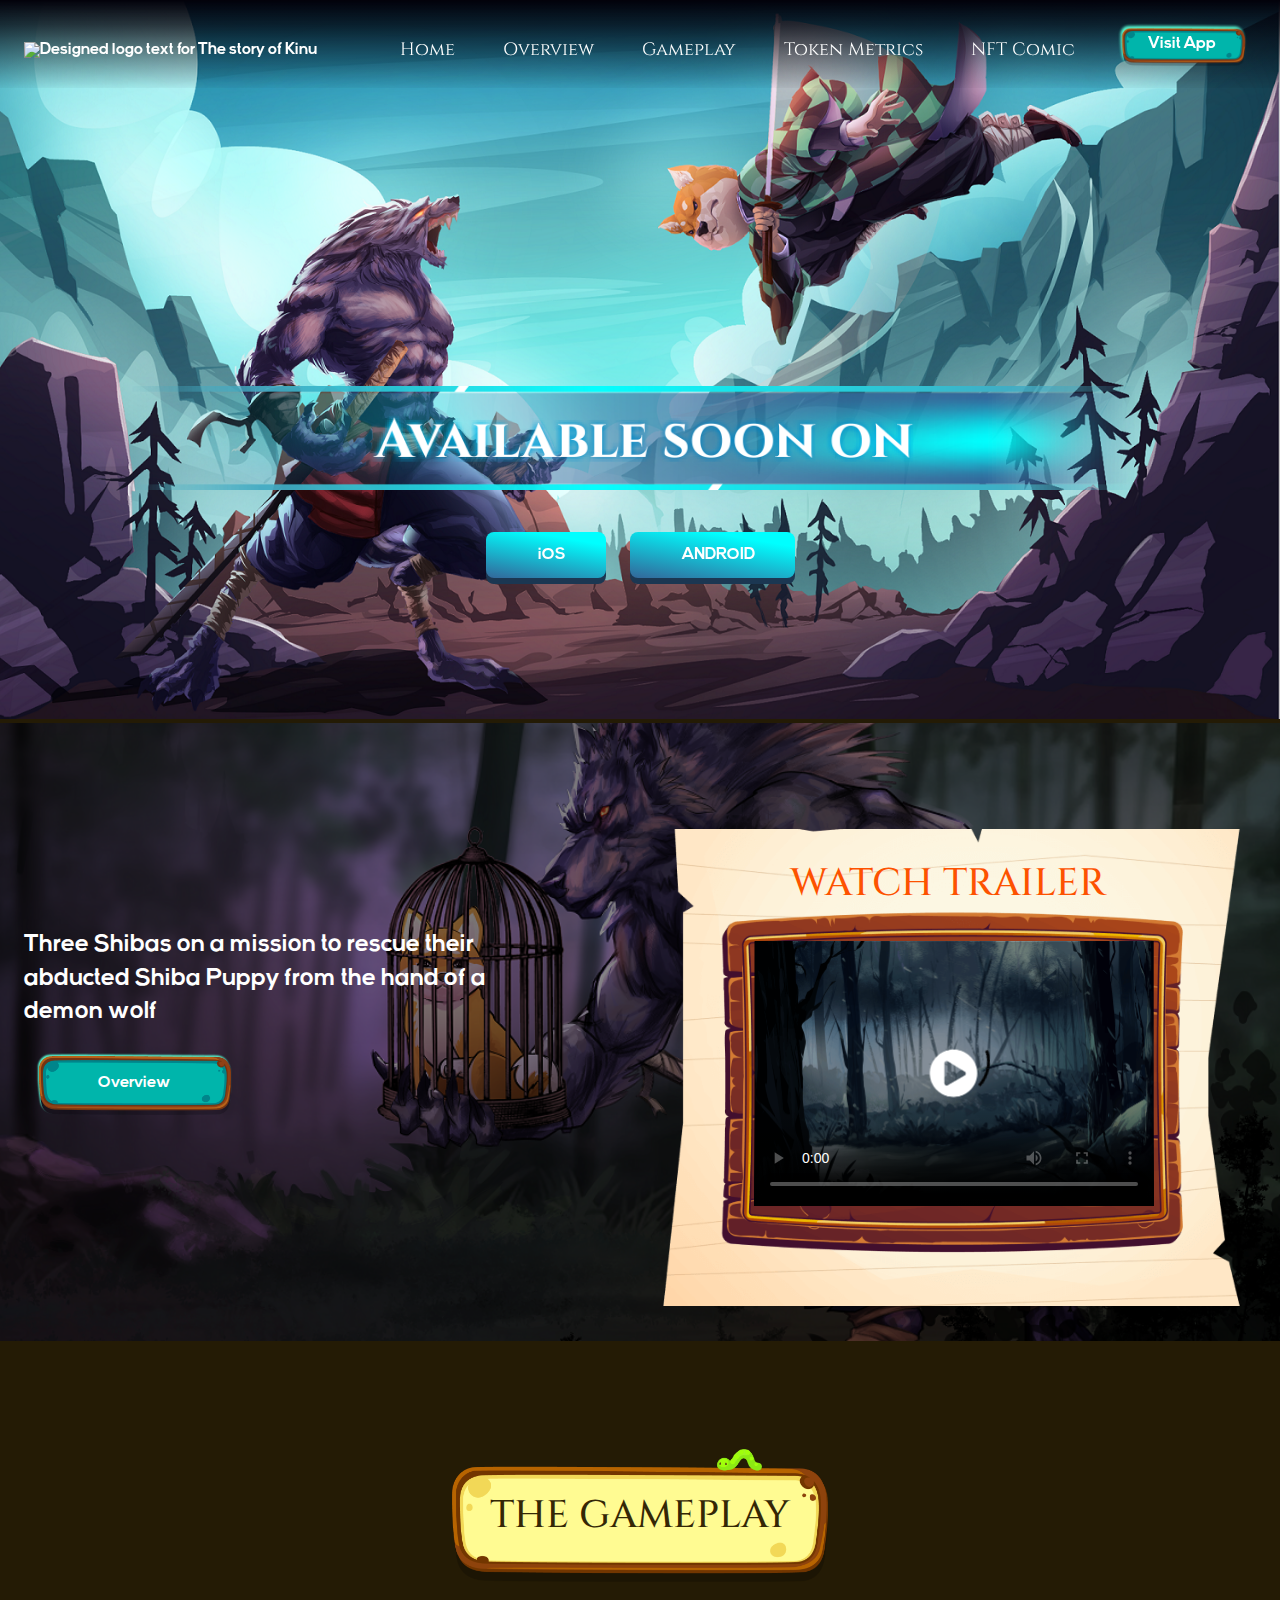
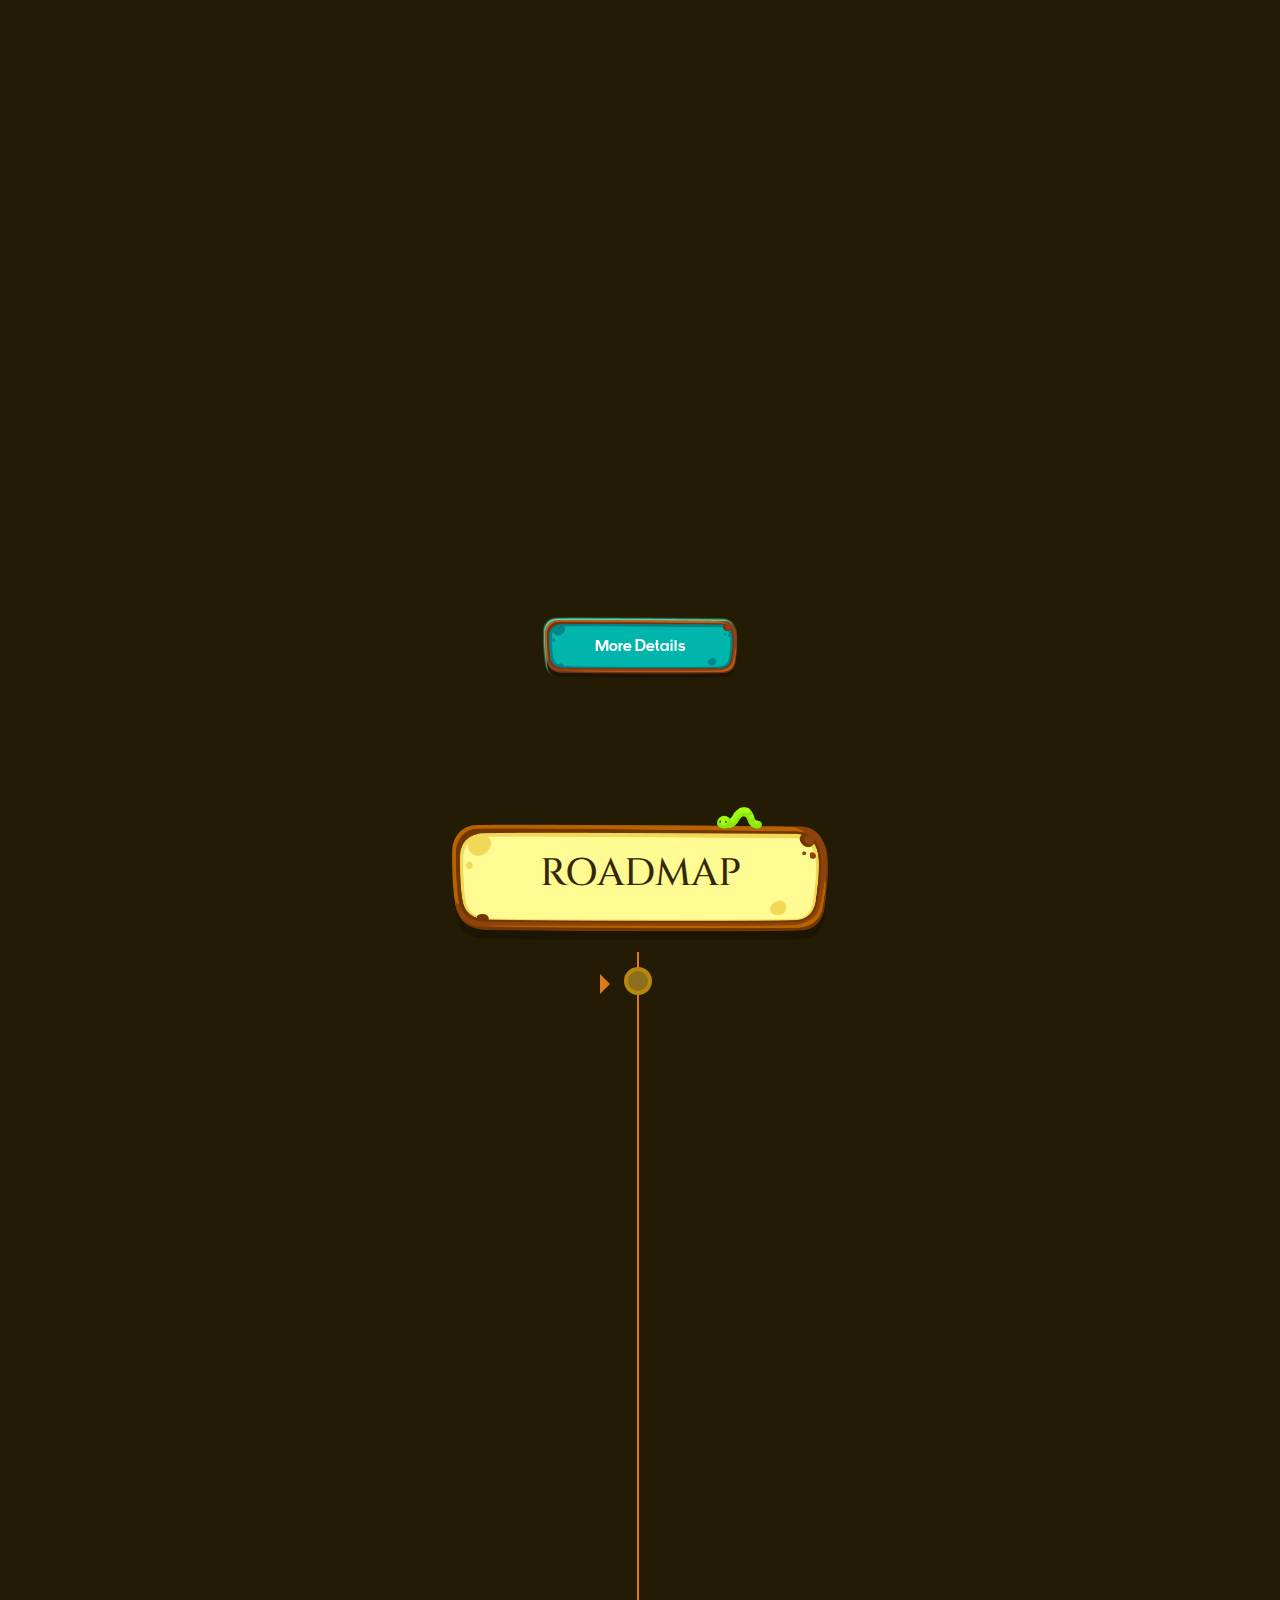
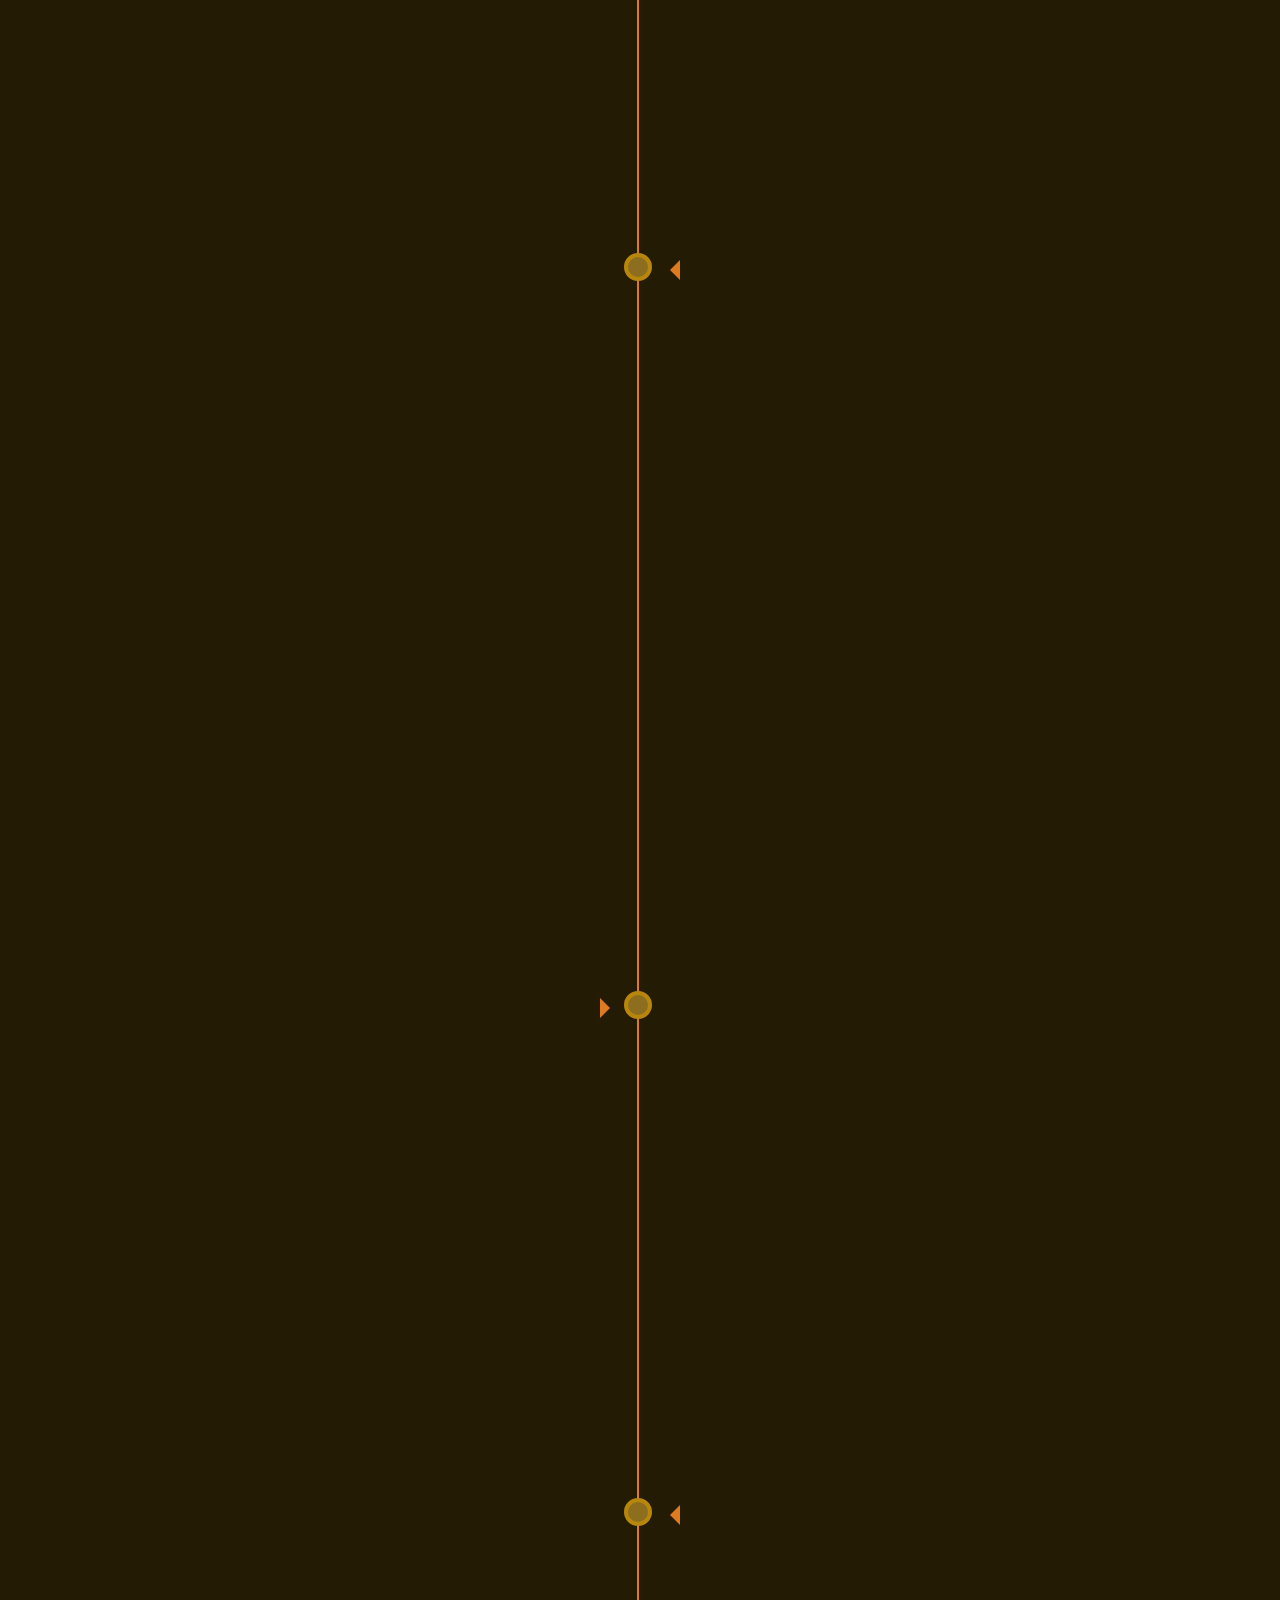
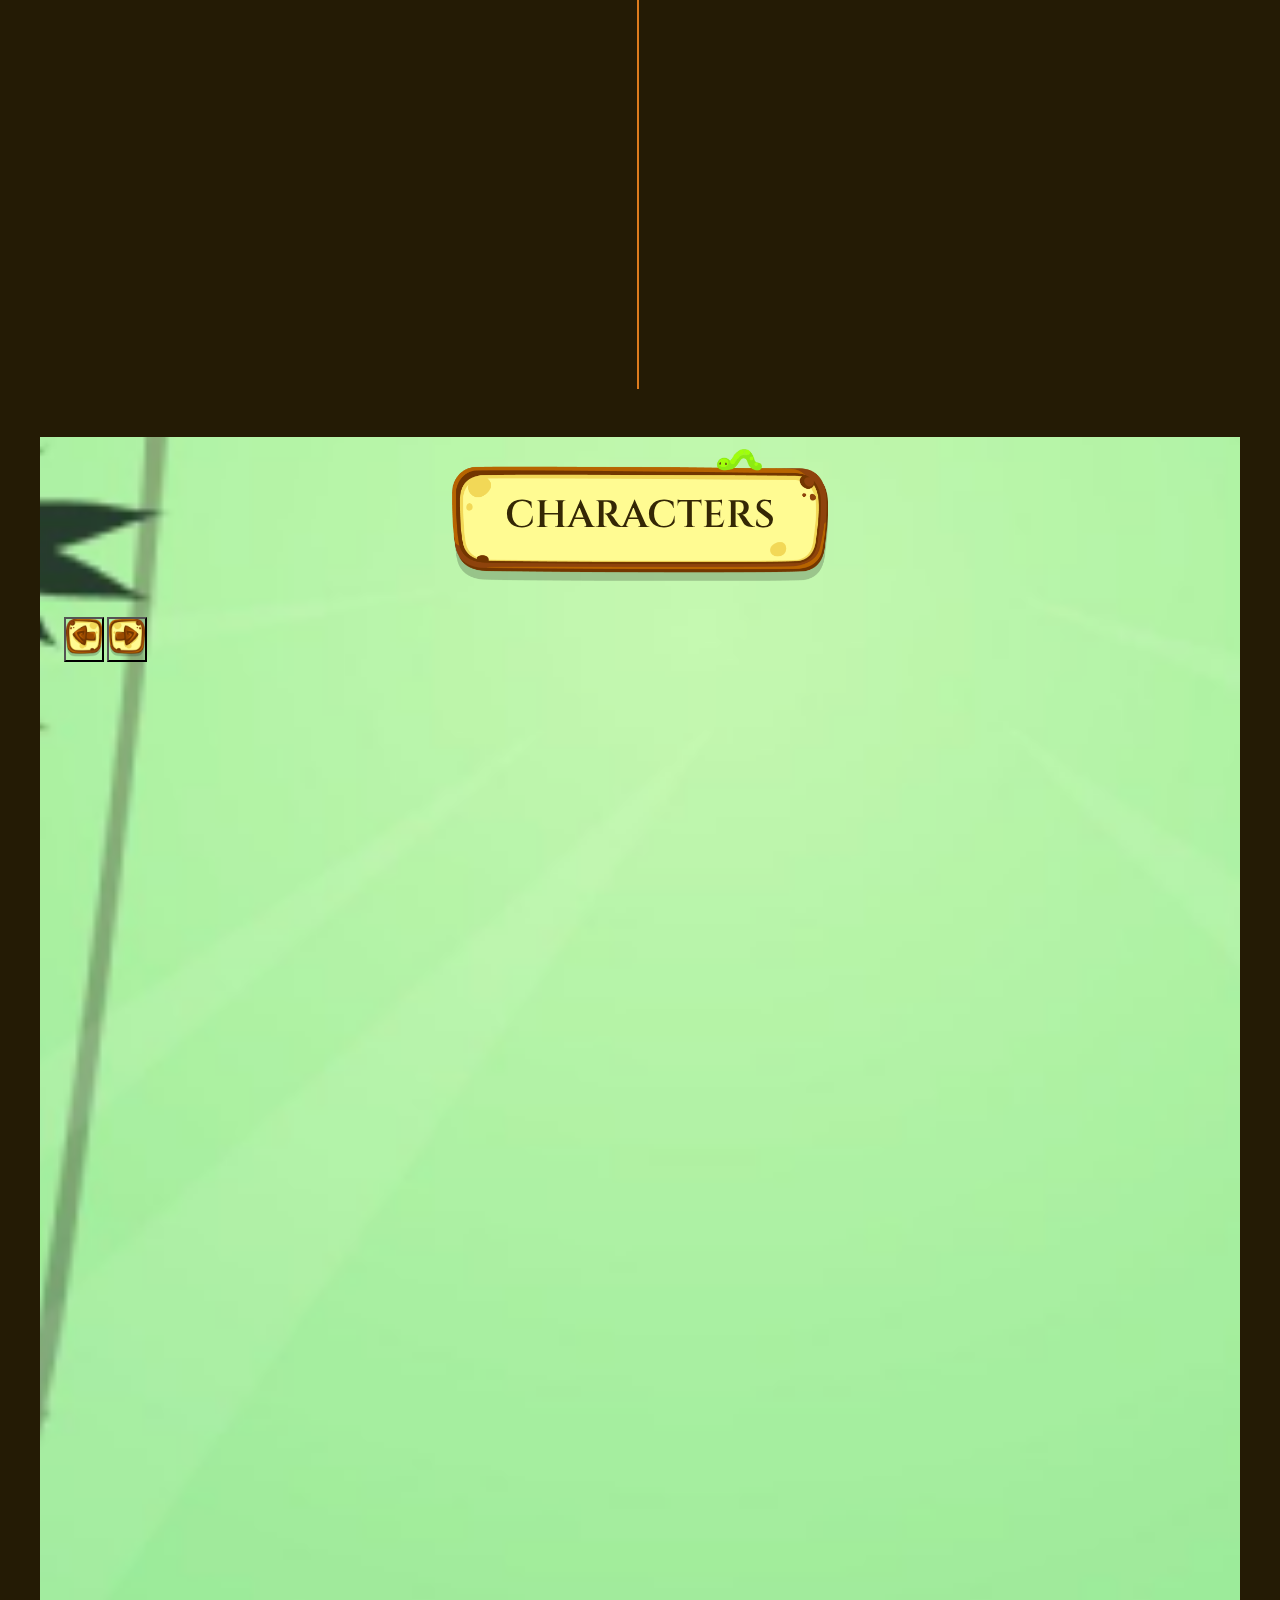
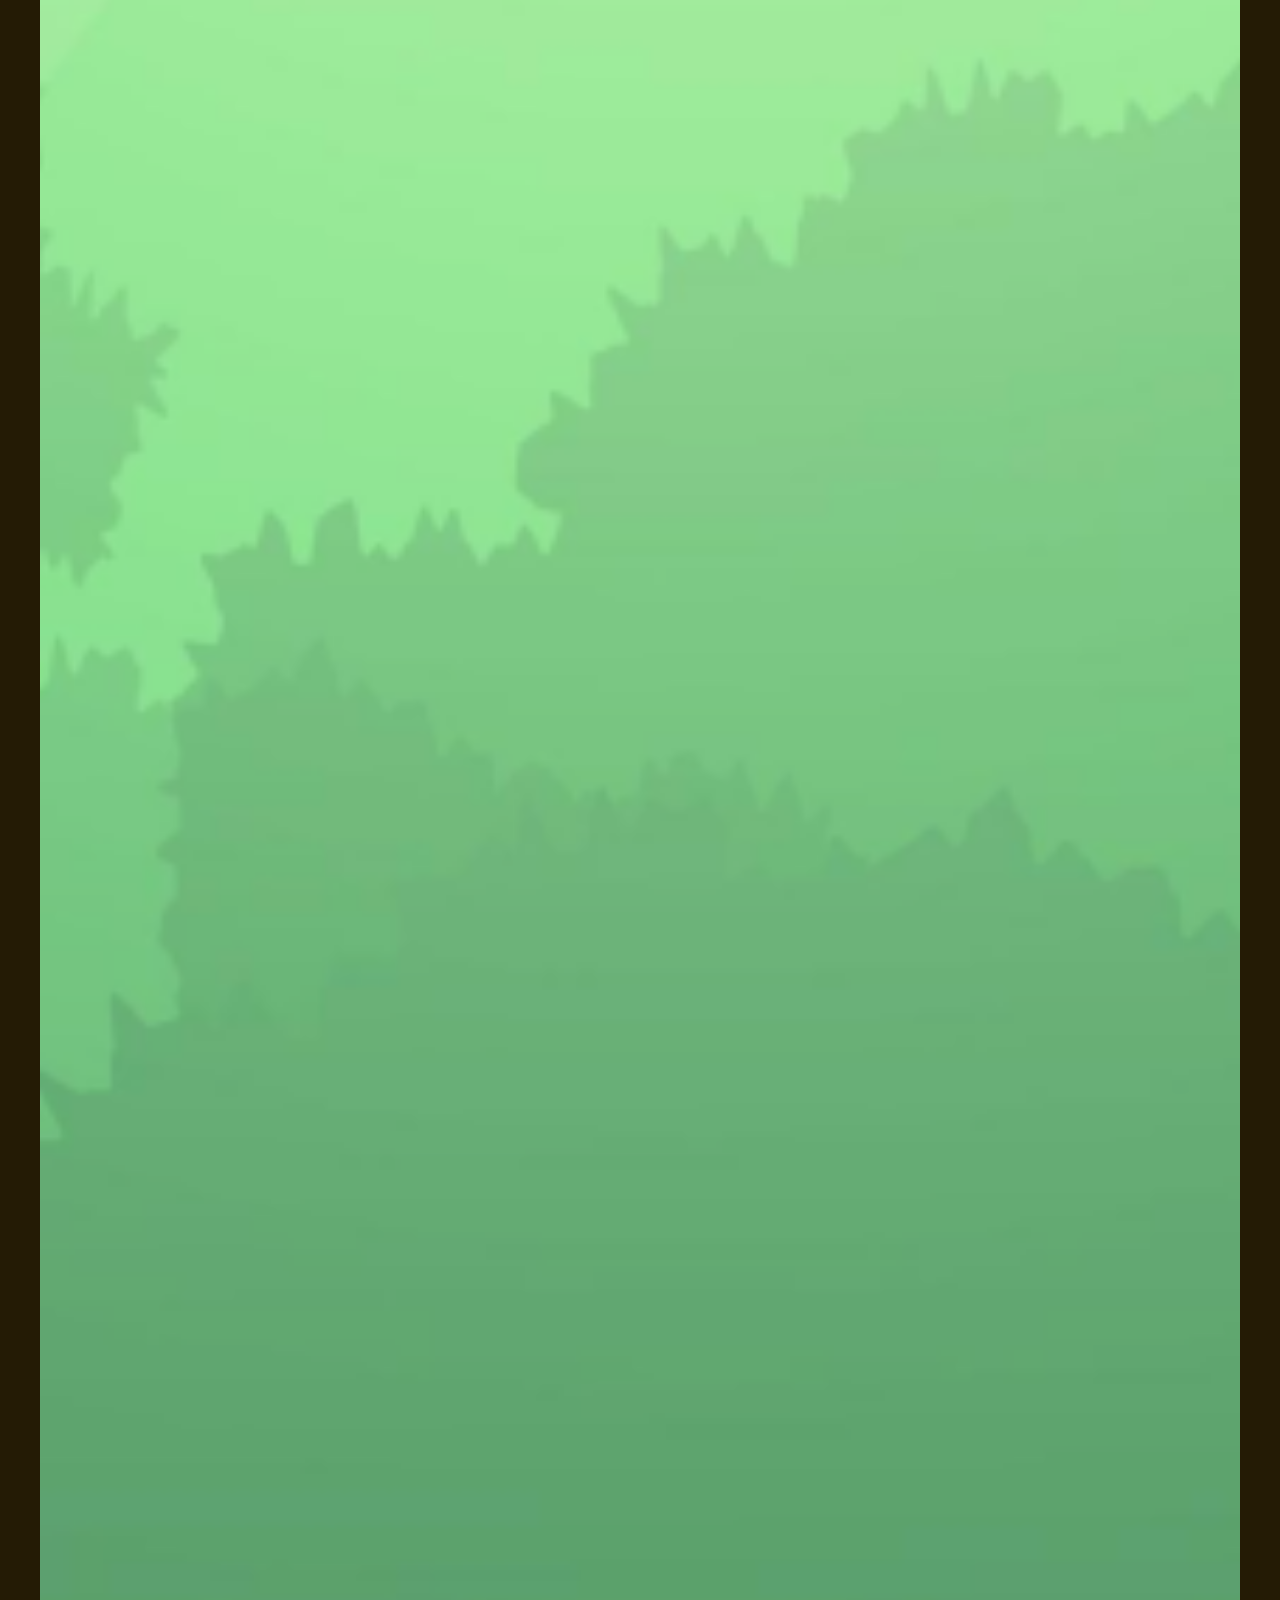
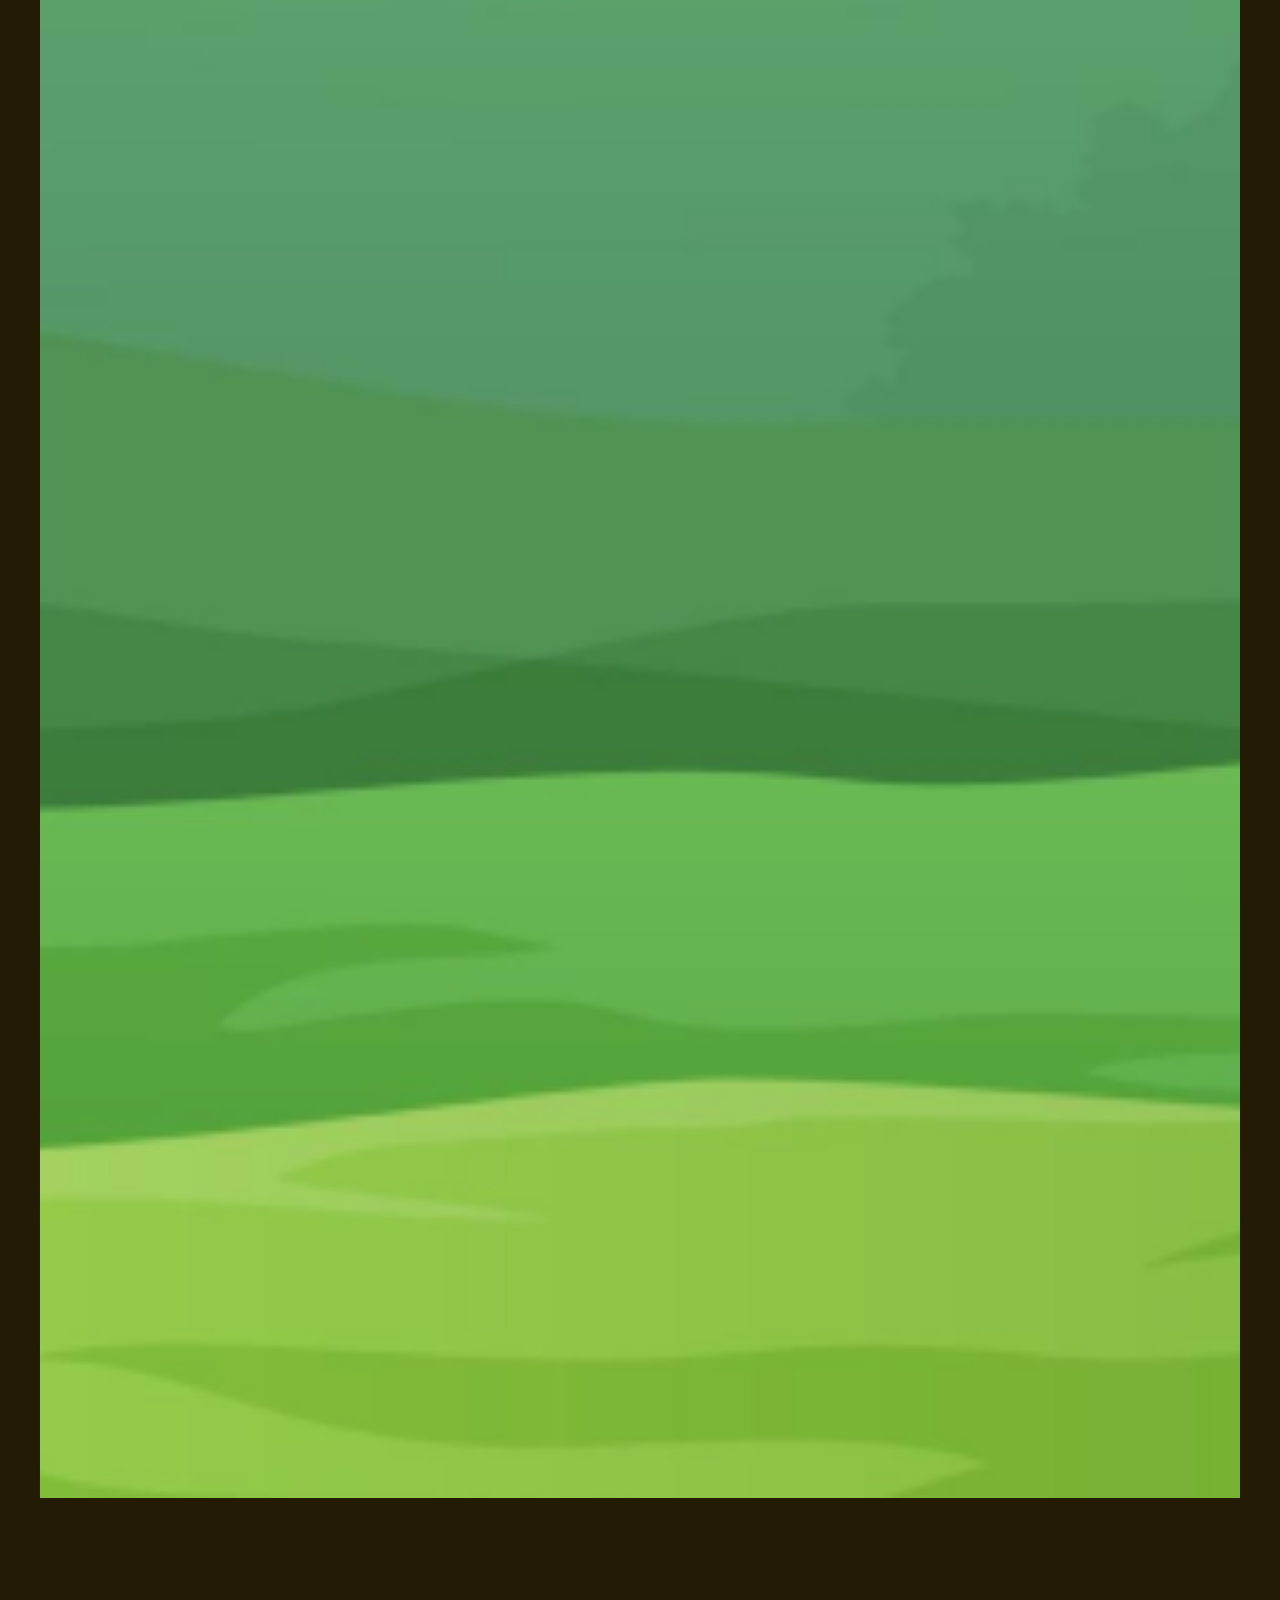
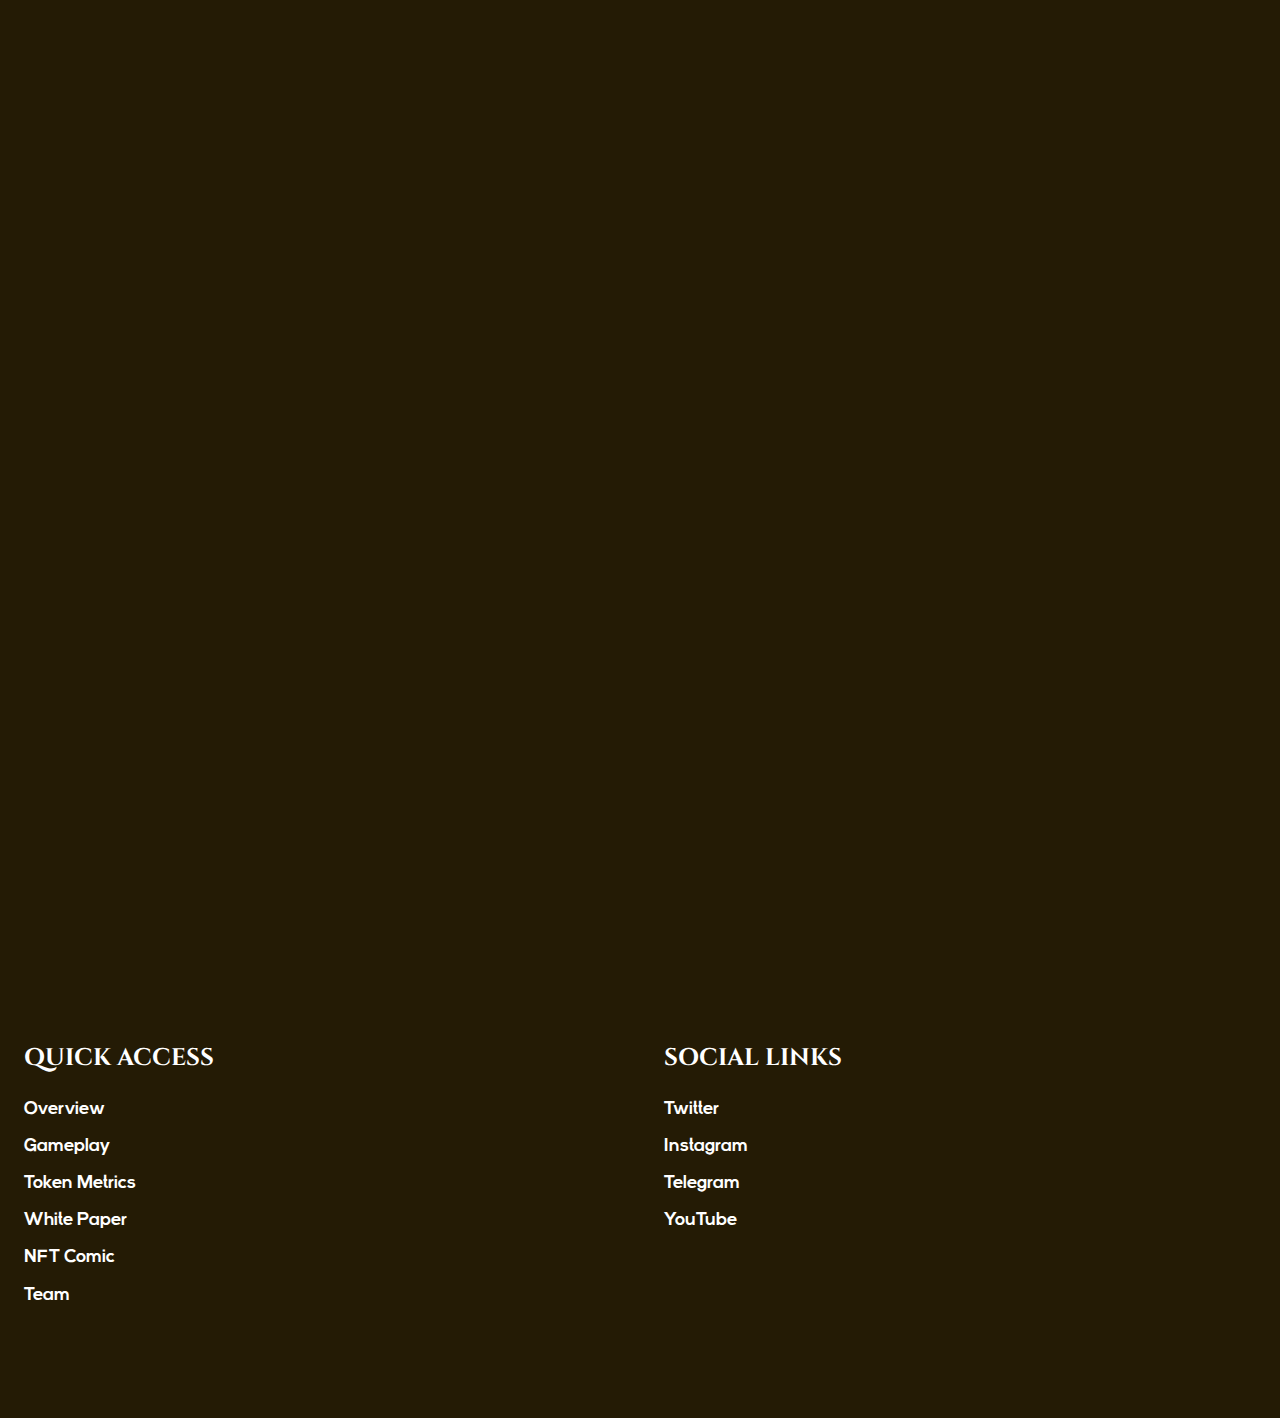
==== index.html @ b427436f "added kinuverse section" ====
<!DOCTYPE html>
<html lang="en">
<head>
    <meta charset="UTF-8">
    <meta http-equiv="X-UA-Compatible" content="IE=edge">
    <meta name="description" content="">
    <meta name="viewport" content="width=device-width, initial-scale=1.0">
    <title>The Story of $KINU | Homepage</title>

     <!--Favicon-->
    <link rel="icon" href="assets/images/favicon.png">

    <!--Google font-->
    <link rel="preconnect" href="https://fonts.googleapis.com">
    <link rel="preconnect" href="https://fonts.gstatic.com" crossorigin>
    <link href="https://fonts.googleapis.com/css2?family=Cinzel:wght@400;500;600;700&display=swap" rel="stylesheet">

    <link rel="preconnect" href="https://fonts.googleapis.com">
<link rel="preconnect" href="https://fonts.gstatic.com" crossorigin>
<link href="https://fonts.googleapis.com/css2?family=Work+Sans:wght@400;500;600&display=swap" rel="stylesheet">

    <!-- <link href="http://fonts.cdnfonts.com/css/conthrax" rel="stylesheet"> -->

    

    <!--Custom Stylesheet-->
    <link rel="stylesheet" type="text/css" href="assets/css/style.css" />

    <!--Remix Icon CDN-->
	<link href="https://cdn.jsdelivr.net/npm/remixicon@2.5.0/fonts/remixicon.css" rel="stylesheet">

    <link rel="stylesheet" href="https://cdn.jsdelivr.net/npm/@splidejs/splide@3.6.11/dist/css/splide.min.css">

    <!--AOS CSS CDN-->
    <link href="https://unpkg.com/aos@2.3.1/dist/aos.css" rel="stylesheet">

    <!--AOS PLUGIN-->
    <script src="https://unpkg.com/aos@2.3.1/dist/aos.js"></script>

    <!--OWL CAROUSEL CSS CDN-->
    <link rel="stylesheet" type="text/css" href="https://cdnjs.cloudflare.com/ajax/libs/OwlCarousel2/2.2.1/assets/owl.carousel.min.css">
    <link rel="stylesheet" type="text/css" href="https://cdnjs.cloudflare.com/ajax/libs/OwlCarousel2/2.2.1/assets/owl.theme.default.min.css">
</head>
<body>
    <!-- <div class="token-address"><p>0x3568792aa59ed5b1108bf2f4df4156bf35a94171</p></div> -->
    <header class="header-section">
        <nav class="navbar">

            <!--NAVBAR LOGO-->
            <a href="index.html" class="nav-logo"><img src="assets/images/kinu-textLogo.png" class="logo" alt="Designed logo text for The story of Kinu"></a>

            <!--NAV LINKS-->
                <ul class="nav-menu">
                    <li class="nav-item">
                        <a href="index.html" class="nav-link">Home</a>
                    </li>
                    <li class="nav-item">
                        <a href="overview.html" class="nav-link">Overview</a>
                    </li>
                    <li class="nav-item">
                        <a href="gameplay.html" class="nav-link">Gameplay</a>
                    </li>
                    <li class="nav-item">
                        <a href="token.html" class="nav-link">Token Metrics</a>
                    </li>
                    <li class="nav-item">
                        <a href="manga.html" class="nav-link">NFT Comic</a>
                    </li>
                </ul>     
            <!--Nav Button-->
            <div class="cta-container nav-cta">
                <button class="btn"><a href="#cta-container">Visit App</a></button>
            </div>

            <div class="hamburger">
                <img src="assets/images/hamburger.png" alt="hamburger image">
            </div>
        </nav>
        <div class="hero-container" id="cta-container">
            <img class="hero-img desktop" src="assets/images/background-new.png" alt="Fight scence between the Shiba and the Wolf">
            <img class="hero-img mobile" src="assets/images/mobile-bg.jpg" alt="Fight scence between the Shiba and the Wolf">
            <div class="hero-details">
                <img src="assets/images/available.png" alt="available soon graphics" class="available-img" data-aos="fade-up" data-aos-duration="650" data-aos-easing="ease-in-quad">
                <div class="cta-container">
                    <div class="cta-links" data-aos="fade-up" data-aos-duration="700" data-aos-easing="ease-in-quad">
                        <button class="pushable exception">
                            <span class="front">
                                <i class="ri-apple-fill cta-icon"></i> iOS
                            </span>
                        </button>

                        <button class="pushable">
                            <span class="front">
                                <i class="ri-android-fill cta-icon"></i> ANDROID
                            </span>
                        </button>
                    </div>
                </div>
            </div>
        </div>
    </header>


    <section class="overview-section">
        <div class="description-container">
            <p>Three Shibas on a mission to rescue their abducted Shiba Puppy from the hand of a
                demon wolf</p>
                <a href="overview.html" role="button" class="heading-content">
                    <img src="assets/images/button-lg.png" class="button-img">
                    <span class="button-text">Overview</span>
                </a>
        </div>

        <div class="image-container">
            <h2>WATCH TRAILER</h2>
            <div class="video-container">
                <video src="assets/images/mov_bbb.mp4" poster="assets/images/video-img.png" preload controls>
                    This browser can't play this video
                </video>
            </div>
        </div>


    </section>

    

    <section class="gameplay-section">
        <div class="heading-content">
            <img src="assets/images/heading-bg.png" class="heading-background">
            <h2 class="heading-text">the gameplay</h2>
        </div>
        <main class="gameplay-wrapper">
            <div class="container">
                <div class="gameplay-item" data-aos="fade-up" data-aos-duration="600" data-aos-easing="ease-in-quad">
                    <div class="img-icon">
                        <img src="assets/images/kinu-char.png" class="kinu-img" alt="image of KINU the puppy">
                    </div>
                    <div class="text-description">
                        <h4>BASED ON THE STORY OF KINU</h4>
                        <P>The story of $KINU takes place in ancient world Japan and is a concept based around a
                            popular anime show.</P>
                    </div>
                </div>

                <div class="gameplay-item" data-aos="fade-up" data-aos-duration="700" data-aos-easing="ease-in-quad">
                    <div class="img-icon">
                        <img src="assets/images/game-char.gif" class="gif-img" alt="iconic image for selecting game character">
                    </div>
                    <div class="text-description">
                        <h4>CHOOSE A CHARACTER TO PLAY</h4>
                        <P>Players will be able to choose to either be Hīrō or Joō on the quest
                            of fighting off wolves in search of their son</P>
                    </div>
                </div>

                <div class="gameplay-item" data-aos="fade-up" data-aos-duration="800" data-aos-easing="ease-in-quad">
                    <div class="img-icon">
                        <img src="assets/images/prize-icon.gif" class="gif-img" alt="iconic image for prize winning">
                    </div>
                    <div class="text-description">
                        <h4>EARN WEEKLY PRIZES</h4>
                        <P>Weekly prizes will be given to the top three players, based on their scores and position in the
                            leaderboard. </P>
                    </div>
                </div>
            </div>
            <a href="gameplay.html" role="button">
            <img src="assets/images/button-lg.png" class="button-img">
            <span class="button-text">More Details</span>
            </a>
            
        </main>
        
    </section>

    <section class="roadmap-section">
        <div class="heading-content">
            <img src="assets/images/heading-bg.png" class="heading-background">
            <h2 class="heading-text">roadmap</h2>
        </div>
        <div class="animation-wrapper">
            <div class="roadmap-container">
                <div class="timeline">
                    <div class="container left">
                      <div class="roadmap-wrapper item" data-aos="fade-up" data-aos-duration="600" data-aos-easing="ease-in-quad">
                  
                          <div class="roadmap-number">
                              <div class="roadmap-ring">
                                  <h1 class="headind-exception">1</h1>
                              </div>
                          </div>
                  
                          <div class="roadmap-item">
                              <h4>KINU Series 1</h4>
                              <ul>
                                  <li class="roadmap-list"><img src="assets/images/list-icon.png" alt="image icon for roadmap list" class="list-img"> Branding & digital marketing strategy</li>
                                  <li class="roadmap-list"><img src="assets/images/list-icon.png" alt="image icon for roadmap list" class="list-img">Website Launch</li>
                                  <li class="roadmap-list"><img src="assets/images/list-icon.png" alt="image icon for roadmap list" class="list-img">Official Kinu Token Launch</li>
                                  <li class="roadmap-list"><img src="assets/images/list-icon.png" alt="image icon for roadmap list" class="list-img">Audit Report</li>
                                  <li class="roadmap-list"><img src="assets/images/list-icon.png" alt="image icon for roadmap list" class="list-img">Listing on Coingecko</li>
                                  <li class="roadmap-list"><img src="assets/images/list-icon.png" alt="image icon for roadmap list" class="list-img">500 holders</li>
                                  <li class="roadmap-list"><img src="assets/images/list-icon.png" alt="image icon for roadmap list" class="list-img">1000 Telegram members</li>
                                  <li class="roadmap-list"><img src="assets/images/list-icon.png" alt="image icon for roadmap list" class="list-img">Hypergrowth of the community</li>
                                  <li class="roadmap-list"><img src="assets/images/list-icon.png" alt="image icon for roadmap list" class="list-img">Display Logo and Price in Trust Wallet</li>
                                  <li class="roadmap-list"><img src="assets/images/list-icon.png" alt="image icon for roadmap list" class="list-img">Listing on CoinMarketCap</li>
                                  <li class="roadmap-list"><img src="assets/images/list-icon.png" alt="image icon for roadmap list" class="list-img">Micro Influencers</li>
                                  <li class="roadmap-list"><img src="assets/images/list-icon.png" alt="image icon for roadmap list" class="list-img">Initial Game development Development</li>
                              </ul>
                          </div>
                      </div>
                    </div>
                    <div class="container right">
                      <div class="roadmap-wrapper item" data-aos="fade-up" data-aos-duration="600" data-aos-easing="ease-in-quad">
                  
                          <div class="roadmap-number">
                            <div class="roadmap-ring">
                                <h1 class="headind-exception">2</h1>
                            </div>
                          </div>
                  
                          <div class="roadmap-item">
                              <h4>KINU Series 2</h4>
                              <ul>
                                  <li class="roadmap-list"><img src="assets/images/list-icon.png" alt="image icon for roadmap list" class="list-img">Full-on marketing deployment, including several influencers News press (ex. Cointelegraph)</li>
                                  <li class="roadmap-list"><img src="assets/images/list-icon.png" alt="image icon for roadmap list" class="list-img">Banner ads on listing website</li>
                                  <li class="roadmap-list"><img src="assets/images/list-icon.png" alt="image icon for roadmap list" class="list-img">Get trending in Dextools</li>
                                  <li class="roadmap-list"><img src="assets/images/list-icon.png" alt="image icon for roadmap list" class="list-img">5000 holders</li>
                                  <li class="roadmap-list"><img src="assets/images/list-icon.png" alt="image icon for roadmap list" class="list-img">2500 telegram members</li>
                                  <li class="roadmap-list"><img src="assets/images/list-icon.png" alt="image icon for roadmap list" class="list-img">Tier 2 Game development</li>
                                  <li class="roadmap-list"><img src="assets/images/list-icon.png" alt="image icon for roadmap list" class="list-img">Project Reviews Part I</li>
                                  <li class="roadmap-list"><img src="assets/images/list-icon.png" alt="image icon for roadmap list" class="list-img">Game character release</li>
                                  <li class="roadmap-list"><img src="assets/images/list-icon.png" alt="image icon for roadmap list" class="list-img">CEX/DEX</li>
                              </ul>
                          </div>
                      </div>
                    </div>
                    <div class="container left">
                      <div class="roadmap-wrapper item" data-aos="fade-up" data-aos-duration="600" data-aos-easing="ease-in-quad">
                  
                          <div class="roadmap-number">
                            <div class="roadmap-ring">
                                <h1 class="headind-exception">3</h1>
                            </div>
                          </div>
                  
                          <div class="roadmap-item">
                              <h4>KINU Series 3</h4>
                              <ul>
                                  <li class="roadmap-list"><img src="assets/images/list-icon.png" alt="image icon for roadmap list" class="list-img">Major Influencers Part II</li>
                                  <li class="roadmap-list"><img src="assets/images/list-icon.png" alt="image icon for roadmap list" class="list-img">Certik Audit</li>
                                  <li class="roadmap-list"><img src="assets/images/list-icon.png" alt="image icon for roadmap list" class="list-img"> KINU magazine season 1 (1-6)</li>
                                  <li class="roadmap-list"><img src="assets/images/list-icon.png" alt="image icon for roadmap list" class="list-img">Project Reviews Part II</li>
                                  <li class="roadmap-list"><img src="assets/images/list-icon.png" alt="image icon for roadmap list" class="list-img">Full Playable game</li>
                              </ul>
                          </div>
                      </div>
                    </div>
                    <div class="container right">
                      <div class="roadmap-wrapper item" data-aos="fade-up" data-aos-duration="600" data-aos-easing="ease-in-quad">
                  
                          <div class="roadmap-number">
                            <div class="roadmap-ring">
                                <h1 class="headind-exception">4</h1>
                            </div>
                          </div>
                  
                          <div class="roadmap-item">
                              <h4>KINU Series 4</h4>
                              <ul>
                                  <li class="roadmap-list"><img src="assets/images/list-icon.png" alt="image icon for roadmap list" class="list-img">Full game available of android/iOS</li>
                                  <li class="roadmap-list"><img src="assets/images/list-icon.png" alt="image icon for roadmap list" class="list-img"> Anime series 1-6</li>
                                  <li class="roadmap-list"><img src="assets/images/list-icon.png" alt="image icon for roadmap list" class="list-img"> Major partnerships</li>
                                  <li class="roadmap-list"><img src="assets/images/list-icon.png" alt="image icon for roadmap list" class="list-img">Major exchanges</li>
                                  <li class="roadmap-list"><img src="assets/images/list-icon.png" alt="image icon for roadmap list" class="list-img">KINU community event</li>
                              </ul>
                          </div>
                      </div>
                    </div>
                  
                  </div>
            </div>
        </div>
    </section>


    <section class="character-section">
        <div class="heading-content">
            <img src="assets/images/heading-bg.png" class="heading-background">
            <h2 class="heading-text">characters</h2>
        </div>
        <main class="character-container">
            <div class="splide">
                <div class="splide__arrows">
                    <button class="splide__arrow splide__arrow--prev">
                        <img src="assets/images/prev-btn.png" class="prev" role="button">
                    </button>
                    <button class="splide__arrow splide__arrow--next">
                        <img src="assets/images/next-btn.png" class="next" role="button">
                    </button>
                </div>
                <div class="splide__track" data-aos="fade-up" data-aos-duration="600" data-aos-easing="ease-in-quad">
                    <ul class="splide__list">
                        <li class="splide__slide" data-aos="fade-up" data-aos-duration="500" data-aos-easing="ease-in-quad">
                            <div class="splide__slide__container">
                                <img src="assets/images/kinu.png">
                                <div class="character-details">
                                    <div class="heading-content">
                                        <img src="assets/images/paper-name.png" class="heading-background">
                                        <h2 class="heading-text">KINU</h2>
                                    </div>
                                    <h4>ROLE: CAPTIVE, abducted son</h4>
                                </div>
                            </div>   
                        </li>

                        <li class="splide__slide" data-aos="fade-up" data-aos-duration="500" data-aos-easing="ease-in-quad">
                            <div class="splide__slide__container">
                                <img src="assets/images/hiro.png">
                                <div class="character-details">
                                    <div class="heading-content">
                                        <img src="assets/images/paper-name.png" class="heading-background">
                                        <h2 class="heading-text">HiRo</h2>
                                    </div>
                                    <h4>ROLE: DAD</h4>
                                </div>
                            </div>   
                        </li>

                        <li class="splide__slide" data-aos="fade-up" data-aos-duration="500" data-aos-easing="ease-in-quad">
                            <div class="splide__slide__container">
                                <img src="assets/images/joo.png">
                                <div class="character-details">
                                    <div class="heading-content">
                                        <img src="assets/images/paper-name.png" class="heading-background">
                                        <h2 class="heading-text">JoO</h2>
                                    </div>
                                    <h4>ROLE: MOM</h4>   
                                </div>
                            </div>   
                        </li>

                        <li class="splide__slide" data-aos="fade-up" data-aos-duration="500" data-aos-easing="ease-in-quad">
                            <div class="splide__slide__container">
                                <img src="assets/images/senshi.png">
                                <div class="character-details">
                                    <div class="heading-content">
                                        <img src="assets/images/paper-name.png" class="heading-background">
                                        <h2 class="heading-text">SENSHI</h2>
                                    </div>
                                    <h4>ROLE: FAMILY FRIEND</h4>
                                </div>
                            </div>   
                        </li>

                        <li class="splide__slide" data-aos="fade-up" data-aos-duration="500" data-aos-easing="ease-in-quad">
                            <div class="splide__slide__container">
                                <img src="assets/images/okami.png">
                                <div class="character-details">
                                    <div class="heading-content">
                                        <img src="assets/images/paper-name.png" class="heading-background">
                                        <h2 class="heading-text">Oni Okami</h2>
                                    </div>
                                    <h4>ROLE: VILLAIN WOLF</h4>
                                </div>
                            </div>   
                        </li>

                    </ul>
                </div>
            </div>
        </main>
    </section>

    <section class="kinuverse-section">
        <div class="kinuverse-wrapper" data-aos="zoom-in" data-aos-duration="500" data-aos-easing="ease-in-quad">
            <div class="kinu-heading">
                <h2>KINUVERSE</h2>
                <h4>COMING SOON</h4>
            </div>
            <img src="assets/images/metaverse.gif" class="kinu-verse" alt="motion image of Kinu Verse">
        </div>
    </section>


   <footer>
       <main class="footer-container">
           <div class="quick-access footer-content">
               <h4>Quick Access</h4>
               <div class="link-list">
                   <ul>
                       <li class="list-item"><a href="overview.html">Overview</a></li>
                       <li class="list-item"><a href="gameplay.html">Gameplay</a></li>
                       <li class="list-item"><a href="token.html">Token Metrics</a></li>
                       <li class="list-item"><a href="">White Paper</a></li>
                       <li class="list-item"><a href="manga.html">NFT Comic</a></li>
                       <li class="list-item"><a href="team.html">Team</a></li>
                   </ul>
               </div>
           </div>

           <div class="social-links footer-content">
               <h4>Social Links</h4>
               <div class="social-link-wrapper">
                   <ul>
                       <li class="socials"><a href="">Twitter</a></li>
                       <li class="socials"><a href="">Instagram</a></li>
                       <li class="socials"><a href="">Telegram</a></li>
                       <li class="socials"><a href="">YouTube</a></li>
                   </ul>
               </div>
           </div>
       </main>
    </footer>


<script src="assets/js/script.js"></script>


<!--Jquery CDN-->
<script src="https://cdnjs.cloudflare.com/ajax/libs/jquery/3.6.0/jquery.min.js"></script>



<!-- SPLIDE CAROUSEL SLIDER -->
<script type="text/javascript" src="https://cdn.jsdelivr.net/npm/@splidejs/splide@3.6.11/dist/js/splide.min.js"></script>
<script src="assets/js/splide.js"></script>

<!--OWL CAROUSEL 2 CDN-->
<script src="https://cdnjs.cloudflare.com/ajax/libs/OwlCarousel2/2.2.1/owl.carousel.min.js"></script>


<script src="assets/js/owl.js"></script>


</body>
</html>
---- assets/css/style.css ----
/*SASS mixins meida query can be included in a class name suing this:
li{
    @include mQ(600px){
        width: 100%;
    }
}*/
html {
  scroll-behavior: smooth;
}

@font-face {
  font-family: ViceCitySans;
  src: url(../fonts/ViceCitySans.otf);
}
@font-face {
  font-family: "Conthrax";
  font-style: normal;
  font-weight: normal;
  src: url(../fonts/conthrax-sb.ttf);
}
/*General styling*/
* {
  -webkit-box-sizing: border-box;
          box-sizing: border-box;
  margin: 0;
  padding: 0;
}

body {
  background-color: #241b05;
  max-width: 1440px;
  margin: auto;
  color: #fff;
  font-family: ViceCitySans;
  width: 100%;
}

h1 {
  font-size: clamp(2rem, 3.5vw, 3.5rem);
}

h2 {
  font-size: clamp(1.72rem, 3vw, 2.5rem);
}

h4 {
  font-size: clamp(20px, 2.5vw, 24px);
}

h1, h2, h3 {
  font-family: "Cinzel", serif;
  color: #FD5200;
  text-transform: uppercase;
  font-weight: 500;
}

a {
  text-decoration: none;
  color: #fff;
}

button {
  color: #fff;
}

.button-img {
  width: 220px;
  height: auto;
  position: relative;
  padding: 12px;
}

.button-text {
  position: absolute;
}

.heading-content {
  display: -webkit-box;
  display: -ms-flexbox;
  display: flex;
  -webkit-box-pack: center;
      -ms-flex-pack: center;
          justify-content: center;
  -webkit-box-align: center;
      -ms-flex-align: center;
          align-items: center;
}

.heading-background {
  max-width: 400px;
  height: auto;
  position: relative;
  padding: 12px;
  color: #342705;
  display: -webkit-box;
  display: -ms-flexbox;
  display: flex;
  -webkit-box-pack: center;
      -ms-flex-pack: center;
          justify-content: center;
  -webkit-box-align: center;
      -ms-flex-align: center;
          align-items: center;
}

.heading-text {
  position: absolute;
  color: #342705;
}

@media (max-width: 600px) {
  .heading-background {
    max-width: 250px;
    height: auto;
  }

  .heading-text {
    font-size: 24px;
  }
}
.btn {
  padding: 20px 40px;
  background: url("../images/button.png") no-repeat center;
  background-size: contain;
  -webkit-transition: 0.3s;
  transition: 0.3s;
  border: unset;
  display: -webkit-box;
  display: -ms-flexbox;
  display: flex;
  -webkit-box-pack: center;
      -ms-flex-pack: center;
          justify-content: center;
  -webkit-box-align: center;
      -ms-flex-align: center;
          align-items: center;
  cursor: pointer;
  font-family: inherit;
  font-size: 16px;
}

.pushable {
  background: #1b3752;
  border: none;
  border-radius: 8px;
  padding: 0;
  cursor: pointer;
}

.pushable:hover .front {
  -webkit-transform: translateY(-8px);
  transform: translateY(-8px);
}

.pushable:active .front {
  -webkit-transform: translateY(-4px);
  transform: translateY(-4px);
}

.front {
  display: -webkit-box;
  display: -ms-flexbox;
  display: flex;
  -webkit-box-pack: center;
  -ms-flex-pack: center;
  justify-content: center;
  -webkit-box-align: center;
  -ms-flex-align: center;
  align-items: center;
  padding: 15px 40px;
  border-radius: 8px;
  font-size: 16px;
  font-weight: normal !important;
  background: linear-gradient(190deg, #00ffff 20%, #336699 100%);
  color: white;
  -webkit-transform: translateY(-6px);
  transform: translateY(-6px);
  will-change: transform;
  -webkit-transition: -webkit-transform 250ms;
  transition: -webkit-transform 250ms;
  transition: transform 250ms;
  transition: transform 250ms, -webkit-transform 250ms;
  font-family: ViceCitySans;
  font-weight: 500;
}

.pushable:focus:not(:focus-visible) {
  outline: none;
}

p {
  font-size: 18px;
  color: #fff;
  line-height: 1.4;
  font-weight: 500;
}

li {
  list-style: none;
  font-size: 18px;
  color: #fff;
  line-height: 1.4;
  font-weight: 500;
}

/*=======HEADER AND NAVBAR SECTION STYLING======*/
.token-address {
  width: 100%;
  padding: 24px 40px;
  display: -webkit-box;
  display: -ms-flexbox;
  display: flex;
  -webkit-box-pack: center;
      -ms-flex-pack: center;
          justify-content: center;
  -webkit-box-align: center;
      -ms-flex-align: center;
          align-items: center;
  background-color: #441701;
  height: 24px;
  overflow: hidden;
}

/*========NAVIGATION STYLING========*/
/*========NAVIGATION STYLING========*/
.navbar {
  display: -webkit-box;
  display: -ms-flexbox;
  display: flex;
  -webkit-box-pack: justify;
      -ms-flex-pack: justify;
          justify-content: space-between;
  -webkit-box-align: center;
      -ms-flex-align: center;
          align-items: center;
  padding: 1rem 1.5rem;
  position: fixed;
  z-index: 99999999;
  width: 100%;
  top: 0;
  left: 0;
  font-family: inherit;
  background: -webkit-gradient(linear, left top, left bottom, from(#02010A), color-stop(28.12%, rgba(2, 1, 10, 0.78)), to(rgba(2, 1, 10, 0.03)));
  background: linear-gradient(180deg, #02010A 0%, rgba(2, 1, 10, 0.78) 28.12%, rgba(2, 1, 10, 0.03) 100%);
}

.logo {
  width: 80px;
  height: auto;
  margin-top: 12px;
}

.hamburger {
  display: none;
}

.bar {
  display: block;
  width: 25px;
  height: 3px;
  margin: 5px auto;
  -webkit-transition: all 0.3s ease-in-out;
  transition: all 0.3s ease-in-out;
  background-color: #fff;
}

.nav-menu {
  display: -webkit-box;
  display: -ms-flexbox;
  display: flex;
  -webkit-box-pack: justify;
      -ms-flex-pack: justify;
          justify-content: space-between;
  -webkit-box-align: center;
      -ms-flex-align: center;
          align-items: center;
  font-family: "Cinzel", serif;
  font-weight: normal;
  margin-top: 12px;
}

.nav-item {
  margin-left: 3rem;
}

.nav-link {
  font-weight: 400;
  color: #fff;
}
.nav-link:hover {
  color: #20BFB7;
}

@media only screen and (max-width: 1040px) {
  .navbar {
    background: -webkit-gradient(linear, left top, left bottom, color-stop(10%, #02010A), color-stop(28.12%, rgba(2, 1, 10, 0.78)), to(rgba(2, 1, 10, 0.03)));
    background: linear-gradient(180deg, #02010A 10%, rgba(2, 1, 10, 0.78) 28.12%, rgba(2, 1, 10, 0.03) 100%);
    position: fixed;
    top: 0;
    width: 100%;
    z-index: 99999999999;
  }

  .nav-menu {
    position: fixed;
    left: -100%;
    top: 3.3rem;
    height: 100%;
    -webkit-box-orient: vertical;
    -webkit-box-direction: normal;
        -ms-flex-direction: column;
            flex-direction: column;
    background-color: #241b05;
    width: 100%;
    border-radius: 10px;
    text-align: center;
    -webkit-transition: 0.3s;
    transition: 0.3s;
    -webkit-box-shadow: 0 10px 27px rgba(0, 0, 0, 0.05);
            box-shadow: 0 10px 27px rgba(0, 0, 0, 0.05);
    z-index: 99999999999;
  }

  .nav-menu.active {
    left: 0;
    z-index: 99999999999;
  }

  .nav-item {
    margin: 2.5rem 0;
  }

  .hamburger {
    display: block;
    cursor: pointer;
  }
  .hamburger img {
    width: 50px;
    height: auto;
  }

  .hamburger.active img {
    display: none;
  }

  .hamburger.active::after {
    content: url("../images/close-sm-btn.png");
    width: 20px;
    height: auto;
    position: relative;
  }
}
/*=======END OF NAVBAR STYLING======*/
/*=======HEADER SECTION STYLING======*/
.header-section {
  background-size: cover;
  max-width: 1440px;
  margin: auto;
  position: relative;
}

.available-img {
  width: 80%;
  margin: auto;
  margin-bottom: 48px;
}

.hero-details {
  display: -webkit-box;
  display: -ms-flexbox;
  display: flex;
  -webkit-box-pack: center;
      -ms-flex-pack: center;
          justify-content: center;
  -webkit-box-align: center;
      -ms-flex-align: center;
          align-items: center;
  -webkit-box-orient: vertical;
  -webkit-box-direction: normal;
      -ms-flex-direction: column;
          flex-direction: column;
  width: 100%;
  margin-top: 24px;
  position: absolute;
  top: 50%;
}
.hero-details .logo-text {
  max-width: 550px;
  height: auto;
}

.hero-img {
  position: relative;
  height: 50%;
  width: 100%;
}

img.mobile {
  display: none;
}

.cta-container {
  display: -webkit-box;
  display: -ms-flexbox;
  display: flex;
  -webkit-box-pack: center;
      -ms-flex-pack: center;
          justify-content: center;
  -webkit-box-align: center;
      -ms-flex-align: center;
          align-items: center;
  -webkit-box-orient: vertical;
  -webkit-box-direction: normal;
      -ms-flex-direction: column;
          flex-direction: column;
}
.cta-container h2 {
  margin-bottom: 24px;
}
.cta-container .cta-links {
  display: -webkit-box;
  display: -ms-flexbox;
  display: flex;
  -webkit-box-orient: horizontal;
  -webkit-box-direction: normal;
      -ms-flex-direction: row;
          flex-direction: row;
}
.cta-container .cta-links .cta-icon {
  font-size: 32px;
  margin-right: 12px;
}
.cta-container .cta-links button.exception {
  margin-right: 24px;
}

@media only screen and (max-width: 940px) {
  .hero-img {
    height: 60%;
  }
}
@media only screen and (max-width: 600px) {
  .cta-container .front {
    padding: 10px 30px;
    border-radius: 12px;
  }
}
@media (max-width: 550px) {
  img.desktop {
    display: none;
  }

  img.mobile {
    display: block;
  }

  .hero-details {
    top: 55%;
    padding: 12px;
  }
  .hero-details .available-img {
    width: 100%;
  }
}
@media (max-width: 430px) {
  .cta-container .front {
    padding: 10px 20px;
  }

  .pushable, .front {
    border-radius: 8px;
  }
}
@media only screen and (max-width: 400px) {
  .available-img {
    width: 90%;
    margin-bottom: 24px;
  }

  .cta-container .cta-links .cta-icon {
    font-size: 24px;
  }
}
@media (max-width: 375px) {
  .cta-links .cta-icon {
    font-size: 24px;
    margin-right: 8px;
  }
}
/*=======END OF HEADER SECTION STYLING======*/
/*=========OVERVIEW-HOMEPAGE-SECTION=======*/
.overview-section {
  display: -webkit-box;
  display: -ms-flexbox;
  display: flex;
  -webkit-box-orient: horizontal;
  -webkit-box-direction: normal;
      -ms-flex-direction: row;
          flex-direction: row;
  padding: 10px 24px;
  width: 100%;
  margin-top: 96px;
  margin-top: unset;
  -webkit-box-pack: center;
      -ms-flex-pack: center;
          justify-content: center;
  background: -webkit-gradient(linear, left top, left bottom, from(rgba(0, 0, 0, 0.5)), to(rgba(0, 0, 0, 0.4))), url("../images/background-md.png") no-repeat center;
  background: linear-gradient(180deg, rgba(0, 0, 0, 0.5), rgba(0, 0, 0, 0.4)), url("../images/background-md.png") no-repeat center;
  background-size: cover;
  height: auto;
  padding: 24px;
}
.overview-section h2 {
  line-height: 1.2;
  margin-bottom: 24px;
}
.overview-section .description-container {
  padding-right: 24px;
}
.overview-section .description-container {
  -webkit-box-orient: vertical;
  -webkit-box-direction: normal;
      -ms-flex-direction: column;
          flex-direction: column;
  -webkit-box-pack: center;
      -ms-flex-pack: center;
          justify-content: center;
  width: 50%;
  display: -webkit-box;
  display: -ms-flexbox;
  display: flex;
  -webkit-box-align: start;
      -ms-flex-align: start;
          align-items: flex-start;
}
.overview-section .description-container p {
  font-size: 24px;
  max-width: 500px;
  font-weight: 500;
  text-align: left;
}
.overview-section .description-container button {
  color: #fff;
  margin-top: 24px;
}
.overview-section .description-container .btn {
  background: url("../images/button-lg.png") no-repeat center;
  background-size: contain;
}
.overview-section .image-container {
  width: 50%;
}
.overview-section .image-container h2 {
  position: relative;
  text-align: center;
  top: 20%;
}
.overview-section .image-container .video-container {
  background: url("../images/video-frame.png") no-repeat center;
  background-size: contain;
  width: 100%;
  height: 500px;
  display: -webkit-box;
  display: -ms-flexbox;
  display: flex;
  -webkit-box-pack: center;
      -ms-flex-pack: center;
          justify-content: center;
  -webkit-box-align: center;
      -ms-flex-align: center;
          align-items: center;
}
.overview-section .image-container video {
  width: 65%;
  margin-top: 12px;
  margin-left: 12px;
}

@media only screen and (max-width: 800px) {
  .overview-section {
    -webkit-box-orient: vertical;
    -webkit-box-direction: normal;
        -ms-flex-direction: column;
            flex-direction: column;
    width: 100%;
    margin-top: unset;
    padding: unset;
  }
  .overview-section .description-container, .overview-section .image-container {
    width: 100%;
    padding-right: unset;
  }
  .overview-section .description-container {
    margin-top: 48px;
    margin-left: unset;
    padding: 24px;
  }
  .overview-section .description-container a {
    margin-bottom: 24px;
  }
  .overview-section .image-container {
    width: 100%;
    margin: auto;
    height: 450px;
  }
  .overview-section .image-container video {
    max-height: 310px;
  }
}
@media (max-width: 550px) {
  .overview-section .description-container p {
    font-size: 18px;
    line-height: 1.2;
  }
  .overview-section .image-container h2 {
    top: 25%;
  }
  .overview-section .image-container .video-container {
    background-size: 120%;
    width: 100%;
    height: 500px;
  }
  .overview-section .image-container video {
    width: 80%;
    margin-top: 12px;
    margin-left: 12px;
  }
}
@media (max-width: 450px) {
  .overview-section .image-container h2 {
    top: 30%;
  }
}
@media (max-width: 400px) {
  .overview-section .image-container h2 {
    top: 35%;
  }
}
/*========END OF HOMEPAGE-OVERVIEW SECTION======*/
/*=========HOMEPAGE GAMEPLAY SECTION STYLING========*/
.gameplay-section {
  margin-top: 96px;
}
.gameplay-section h2 {
  text-align: center;
}
.gameplay-section a {
  display: -webkit-box;
  display: -ms-flexbox;
  display: flex;
  -webkit-box-pack: center;
      -ms-flex-pack: center;
          justify-content: center;
  -webkit-box-align: center;
      -ms-flex-align: center;
          align-items: center;
  margin-top: 48px;
}

.gameplay-wrapper {
  margin-top: 48px;
}
.gameplay-wrapper .container {
  display: -ms-grid;
  display: grid;
  grid-template-columns: repeat(auto-fit, minmax(280px, 1fr));
  gap: 24px;
  place-items: center;
  padding: 12px;
}

.gameplay-item {
  display: -webkit-box;
  display: -ms-flexbox;
  display: flex;
  -webkit-box-pack: center;
      -ms-flex-pack: center;
          justify-content: center;
  -webkit-box-align: center;
      -ms-flex-align: center;
          align-items: center;
  -webkit-box-orient: vertical;
  -webkit-box-direction: normal;
      -ms-flex-direction: column;
          flex-direction: column;
  background-color: radial-gradient(63.26% 63.26% at 50% 48.78%, rgba(184, 134, 11, 0.8) 0%, rgba(52, 39, 5, 0.3) 100%);
  border: 2px solid #DD7B1E;
  border-radius: 12px;
  max-width: 350px;
  padding: 12px;
  height: 480px;
  text-align: center;
}
.gameplay-item .img-icon {
  -ms-flex-item-align: center;
      -ms-grid-row-align: center;
      align-self: center;
  margin-bottom: 24px;
}
.gameplay-item img.gif-img {
  width: 80%;
  height: auto;
}
.gameplay-item img.kinu-img {
  width: 60%;
  height: auto;
}
.gameplay-item h4 {
  margin-bottom: 12px;
  text-transform: uppercase;
  line-height: 1.2;
  font-family: ViceCitySans;
  color: #FD5200;
}
.gameplay-item p {
  font-family: "Cinzel", serif;
}

@media only screen and (max-width: 600px) {
  .gameplay-wraper .front {
    padding: 15px 30px;
    border-radius: 8px;
  }
}
/*=========END OF HOMEPAGE GAMEPLAY SECTION STYLING========*/
/*==========ROAADMAP SECTION STYLING========*/
.roadmap-section {
  margin-top: 96px;
  padding: 0 15px;
  margin-bottom: 48px;
}
.roadmap-section h2 {
  text-align: center;
}

.roadmap-container {
  /* The actual timeline (the vertical ruler) */
  /* The actual timeline (the vertical ruler) */
  /* Container around content */
  /* The circles on the timeline */
  /* Place the container to the left */
  /* Place the container to the right */
  /* Add arrows to the left container (pointing right) */
  /* Add arrows to the right container (pointing left) */
  /* Fix the circle for containers on the right side */
  /* The actual content */
}
.roadmap-container .timeline {
  position: relative;
  max-width: 900px;
  margin: 0 auto;
}
.roadmap-container .timeline::after {
  content: "";
  position: absolute;
  width: 2px;
  background-color: #DD7B1E;
  top: 0;
  bottom: 0;
  left: 50%;
  margin-left: -3px;
}
.roadmap-container .container {
  padding: 10px 40px;
  position: relative;
  background-color: inherit;
  width: 50%;
}
.roadmap-container .container::after {
  content: "";
  position: absolute;
  width: 20px;
  height: 20px;
  right: -12px;
  background-color: #8d6e1f;
  border: 4px solid #B8860B;
  top: 15px;
  border-radius: 50%;
  z-index: 1;
}
.roadmap-container .left {
  left: 0;
}
.roadmap-container .right {
  left: 50%;
}
.roadmap-container .left::before {
  content: " ";
  height: 0;
  position: absolute;
  top: 22px;
  width: 0;
  z-index: 1;
  right: 30px;
  border: medium solid #DD7B1E;
  border-width: 10px 0 10px 10px;
  border-color: transparent transparent transparent #DD7B1E;
}
.roadmap-container .right::before {
  content: " ";
  height: 0;
  position: absolute;
  top: 22px;
  width: 0;
  z-index: 1;
  left: 30px;
  border: medium solid #DD7B1E;
  border-width: 10px 10px 10px 0;
  border-color: transparent #DD7B1E transparent transparent;
}
.roadmap-container .right::after {
  left: -16px;
}
.roadmap-container .item {
  position: relative;
}

@media screen and (max-width: 600px) {
  .roadmap-container {
    /* Place the timelime to the left */
    /* Full-width containers */
    /* Make sure that all arrows are pointing leftwards */
    /* Make sure all circles are at the same spot */
    /* Make all right containers behave like the left ones */
  }
  .roadmap-container .timeline::after {
    left: 31px;
  }
  .roadmap-container .container {
    width: 100%;
    padding-left: 70px;
    padding-right: 25px;
  }
  .roadmap-container .container::before {
    left: 60px;
    border: medium solid #DD7B1E;
    border-width: 10px 10px 10px 0;
    border-color: transparent #DD7B1E transparent transparent;
  }
  .roadmap-container .left::after, .roadmap-container .right::after {
    left: 15px;
  }
  .roadmap-container .right {
    left: 0%;
  }
}
@media (max-width: 360px) {
  .timeline::after {
    display: none;
  }

  .container::after {
    display: none;
  }

  .roadmap-container .container {
    padding: unset;
  }
  .roadmap-container .left::before, .roadmap-container .right::before {
    display: none;
  }

  .item {
    margin-top: 24px;
  }
}
.roadmap-wrapper {
  max-width: 380px;
  height: auto;
  background-color: #241b05;
  border: 1px solid #DD7B1E;
  border-radius: 12px;
  padding: 12px;
}
.roadmap-wrapper .roadmap-number {
  display: -webkit-box;
  display: -ms-flexbox;
  display: flex;
  -webkit-box-pack: center;
      -ms-flex-pack: center;
          justify-content: center;
  -webkit-box-align: center;
      -ms-flex-align: center;
          align-items: center;
  margin: 24px 0;
}
.roadmap-wrapper .roadmap-ring {
  width: 100px !important;
  border-radius: 50%;
  background-color: #241b05;
  border: 5px solid #B8860B;
  height: 100px;
  display: -webkit-box;
  display: -ms-flexbox;
  display: flex;
  -webkit-box-pack: center;
      -ms-flex-pack: center;
          justify-content: center;
  -webkit-box-align: center;
      -ms-flex-align: center;
          align-items: center;
}
.roadmap-wrapper .headind-exception {
  font-size: 48px !important;
  color: #B8860B;
}
.roadmap-wrapper .roadmap-item {
  margin-top: 48px;
}
.roadmap-wrapper .roadmap-item h4 {
  margin-bottom: 24px;
  color: #FD5200;
}
.roadmap-wrapper .roadmap-item .roadmap-list {
  margin-bottom: 12px;
}
.roadmap-wrapper .roadmap-item li {
  margin-bottom: 24px;
  display: -webkit-box;
  display: -ms-flexbox;
  display: flex;
  -webkit-box-align: center;
      -ms-flex-align: center;
          align-items: center;
  color: #fff;
}
.roadmap-wrapper .roadmap-item li img {
  margin-right: 12px;
  padding: 8px;
  width: 35px !important;
}

/*=========CHARACTER SECTION STYLING=======*/
.character-section {
  position: relative;
  margin-bottom: 48px;
  background: url("../images/char-bg.png") no-repeat center;
  background-size: cover;
  max-width: 1200px;
  margin: auto;
}
.character-section h2 {
  text-align: center;
  font-weight: 600;
}
.character-section .next, .character-section .prev {
  width: 36px;
  height: auto;
}

.splide__arrow {
  background: unset !important;
  top: -11% !important;
}

.character-container {
  padding: 24px;
}
.character-container .splide__slide__container {
  display: -webkit-box;
  display: -ms-flexbox;
  display: flex;
  -webkit-box-orient: vertical;
  -webkit-box-direction: normal;
      -ms-flex-direction: column;
          flex-direction: column;
  -webkit-box-pack: center;
      -ms-flex-pack: center;
          justify-content: center;
  -webkit-box-align: center;
      -ms-flex-align: center;
          align-items: center;
}
.character-container img {
  max-width: 500px;
  height: auto;
  -o-object-fit: cover;
     object-fit: cover;
  -o-object-position: center;
     object-position: center;
}
.character-container h2 {
  margin-top: 24px;
  font-size: 48px;
  font-family: ViceCitySans !important;
  -webkit-text-stroke: 1px #C6A248;
  margin-bottom: 12px;
  margin-left: 8px;
}
.character-container h4 {
  color: #fff;
  margin-top: -8px;
  font-family: "Cinzel", serif;
}
.character-container ul.splide__pagination {
  display: none;
}
.character-container .character-details {
  display: -webkit-box;
  display: -ms-flexbox;
  display: flex;
  -webkit-box-orient: vertical;
  -webkit-box-direction: normal;
      -ms-flex-direction: column;
          flex-direction: column;
  -webkit-box-pack: center;
      -ms-flex-pack: center;
          justify-content: center;
  -webkit-box-align: center;
      -ms-flex-align: center;
          align-items: center;
}

@media (max-width: 600px) {
  .splide__arrow {
    top: -9% !important;
  }
}
@media (max-width: 500px) {
  .character-container img {
    max-width: 300px;
    height: auto;
  }

  .splide__arrow {
    top: -14% !important;
  }
}
/*=========END OF CHARACTER SECTION STYLING=======*/
.kinuverse-wrapper {
  background: #70c1f0;
  height: auto;
  width: 100%;
  display: -webkit-box;
  display: -ms-flexbox;
  display: flex;
  -webkit-box-orient: vertical;
  -webkit-box-direction: normal;
      -ms-flex-direction: column;
          flex-direction: column;
  -webkit-box-pack: center;
      -ms-flex-pack: center;
          justify-content: center;
  -webkit-box-align: center;
      -ms-flex-align: center;
          align-items: center;
}
.kinuverse-wrapper .kinu-heading {
  display: -webkit-box;
  display: -ms-flexbox;
  display: flex;
  -webkit-box-pack: center;
      -ms-flex-pack: center;
          justify-content: center;
  -webkit-box-align: center;
      -ms-flex-align: center;
          align-items: center;
  -webkit-box-orient: vertical;
  -webkit-box-direction: normal;
      -ms-flex-direction: column;
          flex-direction: column;
  color: #fff;
  margin-top: 48px;
}
.kinuverse-wrapper .kinu-heading h2, .kinuverse-wrapper .kinu-heading h4 {
  color: #fff;
  font-weight: 500;
  text-shadow: -1px 2px 4px #1E8BC8;
}
.kinuverse-wrapper .kinu-heading h2 {
  font-size: 48px;
}
.kinuverse-wrapper .kinu-verse {
  width: 100%;
  height: auto;
  position: relative;
  top: 20%;
  margin-top: 48px;
}

@media (max-width: 600px) {
  .kinuverse-wrapper h2 {
    font-size: 40px;
  }
  .kinuverse-wrapper .kinu-verse {
    margin-top: 20%;
  }
}
/*======FOOTER SECTION STYLING=====*/
footer {
  margin-top: 96px;
  height: 400px;
  position: relative;
}

.footer-container {
  display: -webkit-box;
  display: -ms-flexbox;
  display: flex;
  -webkit-box-pack: center;
      -ms-flex-pack: center;
          justify-content: center;
}
.footer-container .footer-content {
  -webkit-box-flex: 1;
      -ms-flex: 1;
          flex: 1;
  padding: 24px;
}
.footer-container .footer-content h4 {
  font-family: "Cinzel", serif;
  text-transform: uppercase;
  margin-bottom: 24px;
}
.footer-container .footer-content li {
  margin-bottom: 12px;
}
.footer-container .footer-content li a {
  -webkit-transition: all 0.3s;
  transition: all 0.3s;
}
.footer-container .footer-content li a:hover {
  color: #20BFB7;
  -webkit-transition: all 0.3s;
  transition: all 0.3s;
}
.footer-container .footer-logo {
  width: 100%;
  min-width: 200px;
}

@media only screen and (max-width: 780px) {
  footer {
    height: auto;
  }

  .footer-container {
    -webkit-box-orient: horizontal;
    -webkit-box-direction: normal;
        -ms-flex-flow: row wrap;
            flex-flow: row wrap;
    padding-left: 12px;
    padding-bottom: 12px;
  }
  .footer-container .footer-conten {
    -webkit-box-flex: 0;
        -ms-flex: 0;
            flex: 0;
  }
}
/*======END OF FOOTER SECTION STYLING=====*/
/*=======OVERVIEW PAGE STYLING======*/
.page-wrapper {
  padding: 0 36px;
  margin-top: 100px;
}

@media only screen and (max-width: 700px) {
  .page-wrapper {
    padding: 0 24px;
  }
}
.overview-banner__container {
  width: 100%;
  height: 360px;
  background: url("../images/overview-bg.png") no-repeat center;
  background-size: cover;
  margin-top: 60px;
}
.overview-banner__container .details-container {
  display: -webkit-box;
  display: -ms-flexbox;
  display: flex;
  -webkit-box-pack: center;
      -ms-flex-pack: center;
          justify-content: center;
}
.overview-banner__container .details-container h1 {
  margin-top: 150px;
  font-weight: 700;
}

/*------INTRO SECTION WRAPPER-----*/
.intro-section {
  margin-top: 72px;
}
.intro-section .wrapper h2 {
  margin-bottom: 12px;
}

/*------GAME DEVELOPMENT SECTION STYLING-----*/
.gameDev-section {
  margin: 72px 0;
}
.gameDev-section h2 {
  margin-bottom: 12px;
}
.gameDev-section p {
  margin-bottom: 24px;
}
.gameDev-section .cta-gameplay {
  display: -webkit-box;
  display: -ms-flexbox;
  display: flex;
  -webkit-box-pack: center;
      -ms-flex-pack: center;
          justify-content: center;
  margin: 48px;
}

.gameplay-develop {
  margin-top: 12px;
}
.gameplay-develop .gameplay-list {
  margin-bottom: 12px;
}
.gameplay-develop li {
  margin-bottom: 24px;
  display: -webkit-box;
  display: -ms-flexbox;
  display: flex;
  -webkit-box-align: center;
      -ms-flex-align: center;
          align-items: center;
  color: #fff;
}
.gameplay-develop li img {
  margin-right: 12px;
  padding: 8px;
  width: 35px !important;
}

/*======TEAM WEBPAGE STYLING-======*/
.team-banner__container {
  width: 100%;
  height: 360px;
  background: url("../images/token-bg.png") no-repeat center;
  background-size: cover;
}
.team-banner__container .details-container {
  display: -webkit-box;
  display: -ms-flexbox;
  display: flex;
  -webkit-box-pack: center;
      -ms-flex-pack: center;
          justify-content: center;
}
.team-banner__container .details-container h1 {
  margin-top: 150px;
  font-weight: 700;
}

.team-section {
  margin-bottom: 72px;
}

/*========GAMEPLAY WEBPAGE STYLING======*/
.game-overview__section {
  display: -webkit-box;
  display: -ms-flexbox;
  display: flex;
  -webkit-box-orient: horizontal;
  -webkit-box-direction: normal;
      -ms-flex-direction: row;
          flex-direction: row;
  padding: 10px 24px;
  width: 100%;
  margin-top: 96px;
}
.game-overview__section h2 {
  line-height: 1.2;
  margin-bottom: 24px;
}
.game-overview__section .description-container {
  padding-right: 24px;
}
.game-overview__section .description-container {
  -webkit-box-orient: vertical;
  -webkit-box-direction: normal;
      -ms-flex-direction: column;
          flex-direction: column;
  -webkit-box-pack: center;
      -ms-flex-pack: center;
          justify-content: center;
  width: 50%;
}
.game-overview__section .description-container h2 {
  width: 80%;
  line-height: 1.2;
}
.game-overview__section .description-container p {
  margin-bottom: 36px;
}
.game-overview__section .image-container {
  width: 50%;
}
.game-overview__section .image-container img {
  width: 100%;
  height: 400px;
  -o-object-fit: cover;
     object-fit: cover;
  -o-object-position: center;
     object-position: center;
}

@media only screen and (max-width: 700px) {
  .game-overview__section {
    -webkit-box-orient: vertical;
    -webkit-box-direction: normal;
        -ms-flex-direction: column;
            flex-direction: column;
    width: 100%;
  }
  .game-overview__section .description-container, .game-overview__section .image-container {
    width: 100%;
    padding-right: unset;
  }
  .game-overview__section .description-container h2 {
    width: 100%;
  }
}
/*-------PLAYER SECTION STYLING------*/
.player-section {
  margin-top: 96px;
  display: -webkit-box;
  display: -ms-flexbox;
  display: flex;
  -webkit-box-orient: horizontal;
  -webkit-box-direction: normal;
      -ms-flex-direction: row;
          flex-direction: row;
  padding: 10px 24px;
  width: 100%;
  margin-top: 96px;
  margin-top: 48px;
}
.player-section h2 {
  line-height: 1.2;
  margin-bottom: 24px;
}
.player-section .description-container {
  padding-right: 24px;
}
.player-section .image-container {
  width: 50%;
}
.player-section .image-container img {
  width: 100%;
  height: auto;
}
.player-section .description-container {
  -webkit-box-orient: vertical;
  -webkit-box-direction: normal;
      -ms-flex-direction: column;
          flex-direction: column;
  -webkit-box-pack: center;
      -ms-flex-pack: center;
          justify-content: center;
  width: 50%;
  margin-left: 48px;
}

@media only screen and (max-width: 700px) {
  .player-section {
    -webkit-box-orient: vertical;
    -webkit-box-direction: reverse;
        -ms-flex-direction: column-reverse;
            flex-direction: column-reverse;
    width: 100%;
    margin-top: 24px;
  }
  .player-section .description-container, .player-section .image-container {
    width: 100%;
    padding-right: unset;
  }
  .player-section .description-container {
    margin-top: 48px;
    margin-bottom: 24px;
    margin-left: unset;
  }
}
/*-------development-section STYLING-----*/
.development-section {
  margin-top: 96px;
  padding: 0 24px;
}
.development-section h2 {
  text-align: center;
  margin-bottom: 12px;
}
.development-section p {
  margin-bottom: 24px;
}

/*=======TOKEN METRICS WEBPAGE STYLING======*/
.token-banner__container {
  width: 100%;
  height: 360px;
  background: url("../images/token-bg.png") no-repeat center;
  background-size: cover;
}
.token-banner__container .details-container {
  display: -webkit-box;
  display: -ms-flexbox;
  display: flex;
  -webkit-box-pack: center;
      -ms-flex-pack: center;
          justify-content: center;
}
.token-banner__container .details-container h1 {
  margin-top: 150px;
  text-align: center;
  font-weight: 700;
}

.token-section {
  margin-top: 72px 0;
}
.token-section h2 {
  text-align: center;
  margin-bottom: 24px;
  margin-top: 72px;
}

.token-wrapper {
  width: 100%;
  display: -webkit-box;
  display: -ms-flexbox;
  display: flex;
  -webkit-box-pack: center;
      -ms-flex-pack: center;
          justify-content: center;
  gap: 24px;
}
.token-wrapper .token-details {
  width: 50%;
  height: auto;
  border: 2px solid #DD7B1E;
  border-radius: 12px;
  padding: 12px;
}
.token-wrapper .token-details h4 {
  text-align: center;
  margin-bottom: 12px;
  font-family: "Rubik", sans-serif;
  color: #FD5200;
}
.token-wrapper .token-details .detail {
  display: -webkit-box;
  display: -ms-flexbox;
  display: flex;
  border-bottom: 1px solid rgba(0, 255, 255, 0.247);
  margin-bottom: 12px;
  padding: 8px;
}
.token-wrapper .token-details .detail .aside {
  margin-left: auto;
}

.task-section {
  margin: 72px 0;
}
.task-section h4 {
  margin-bottom: 12px;
  font-family: "Rubik", sans-serif;
  color: #FD5200;
}
.task-section p {
  margin-bottom: 24px;
}

.task-item {
  margin-top: 12px;
  max-width: 800px;
}
.task-item .task-list {
  margin-bottom: 12px;
}
.task-item li {
  margin-bottom: 24px;
  display: -webkit-box;
  display: -ms-flexbox;
  display: flex;
  -webkit-box-align: center;
      -ms-flex-align: center;
          align-items: center;
  color: #fff;
}
.task-item li img {
  margin-right: 12px;
  padding: 8px;
  width: 35px !important;
}

@media only screen and (max-width: 860px) {
  .token-wrapper {
    -webkit-box-orient: vertical;
    -webkit-box-direction: normal;
        -ms-flex-direction: column;
            flex-direction: column;
    -webkit-box-align: center;
        -ms-flex-align: center;
            align-items: center;
  }
  .token-wrapper .token-details {
    width: 70%;
  }
}
@media only screen and (max-width: 500px) {
  .token-wrapper .token-details {
    width: 100%;
  }
}
/*========MANGA COMICS WEBPAGE STYLING=======*/
.manga-banner__container {
  width: 100%;
  height: 360px;
  background: url("../images/manga-bg.png") no-repeat center;
  background-size: cover;
}
.manga-banner__container .details-container {
  display: -webkit-box;
  display: -ms-flexbox;
  display: flex;
  -webkit-box-pack: center;
      -ms-flex-pack: center;
          justify-content: center;
  padding: 0 12px;
}
.manga-banner__container .details-container h1 {
  margin-top: 145px;
  text-align: center;
  max-width: 600px;
  margin: 145px auto 0;
  line-height: 1.2;
  font-weight: 700;
}

.nft-section {
  margin-top: 72px;
}
.nft-section h2 {
  text-transform: none;
  margin-bottom: 24px;
  max-width: 900px;
  line-height: 1.2;
}
.nft-section p {
  margin-bottom: 24px;
}

.task-item .task-list a {
  text-decoration: underline;
  color: #20BFB7;
  -webkit-transition: all 0.3s;
  transition: all 0.3s;
}
.task-item .task-list a:hover {
  color: #018b85;
  -webkit-transition: all 0.3s;
  transition: all 0.3s;
}
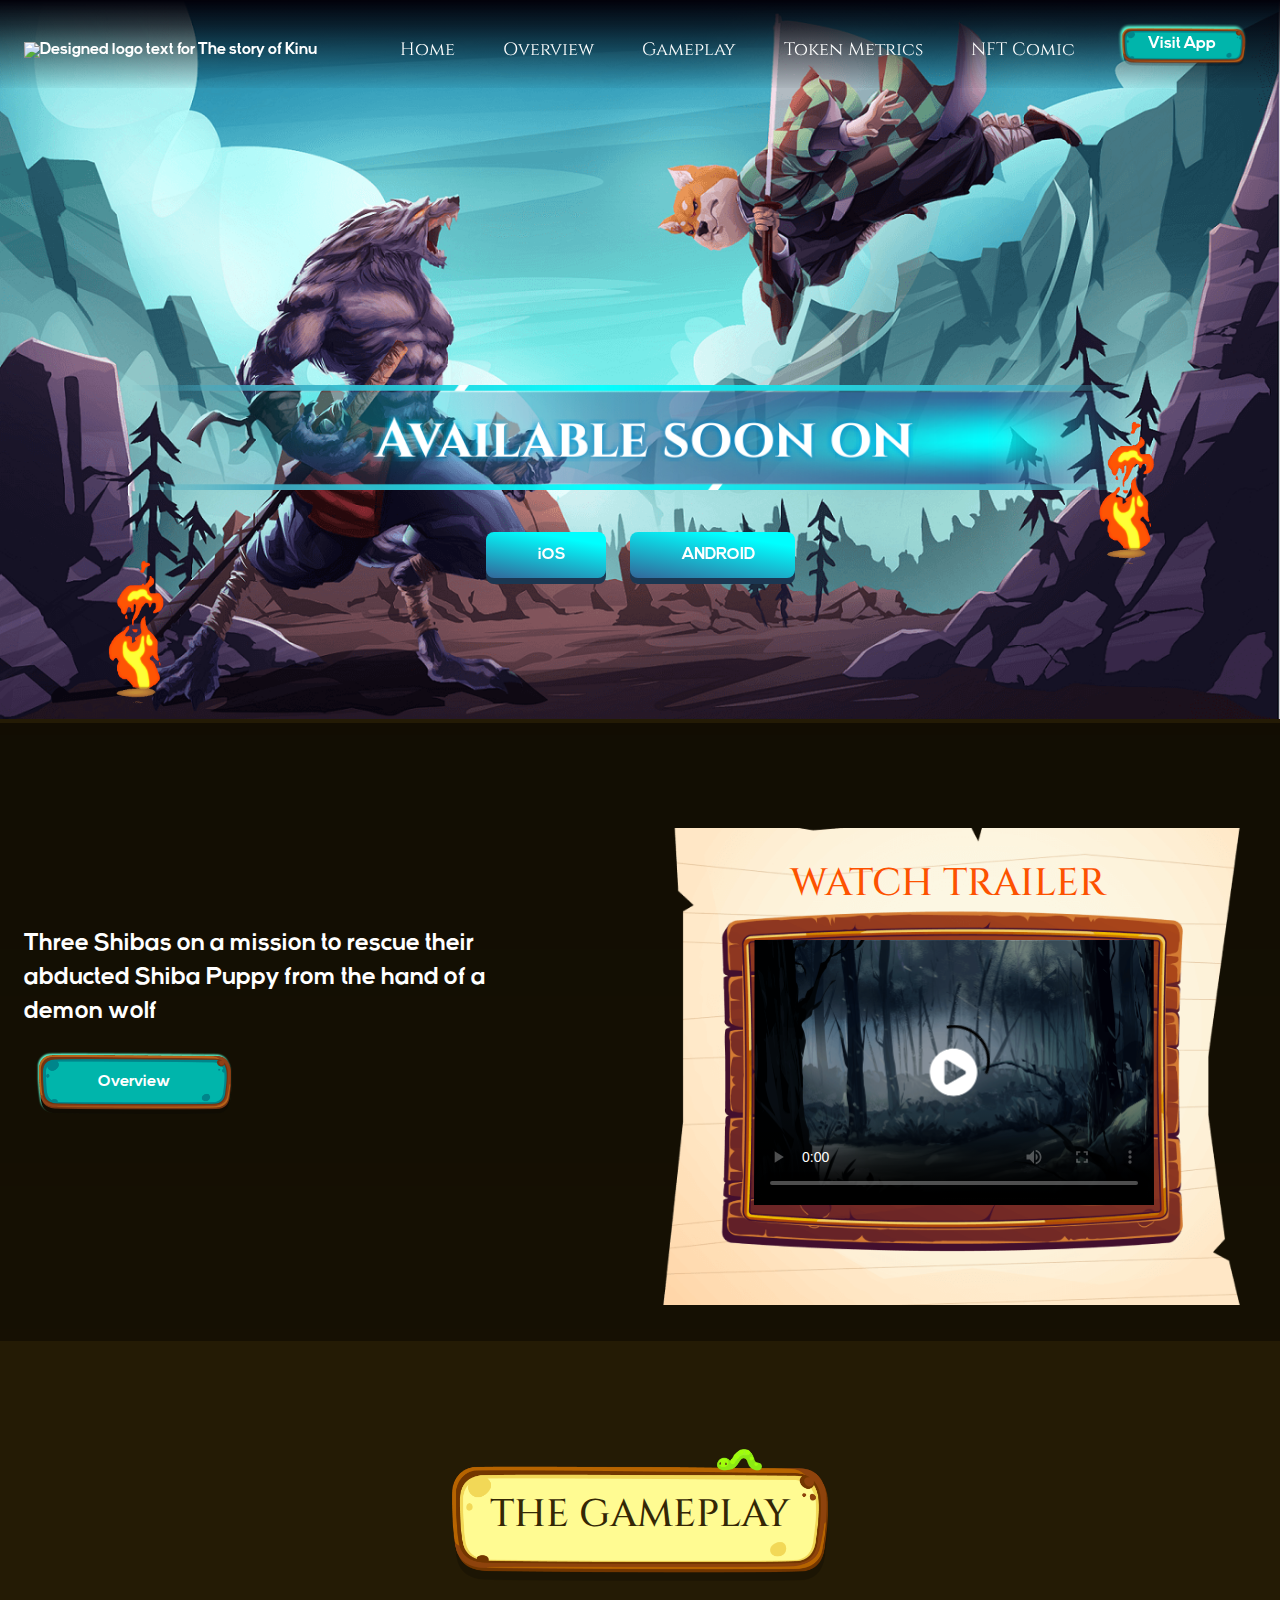
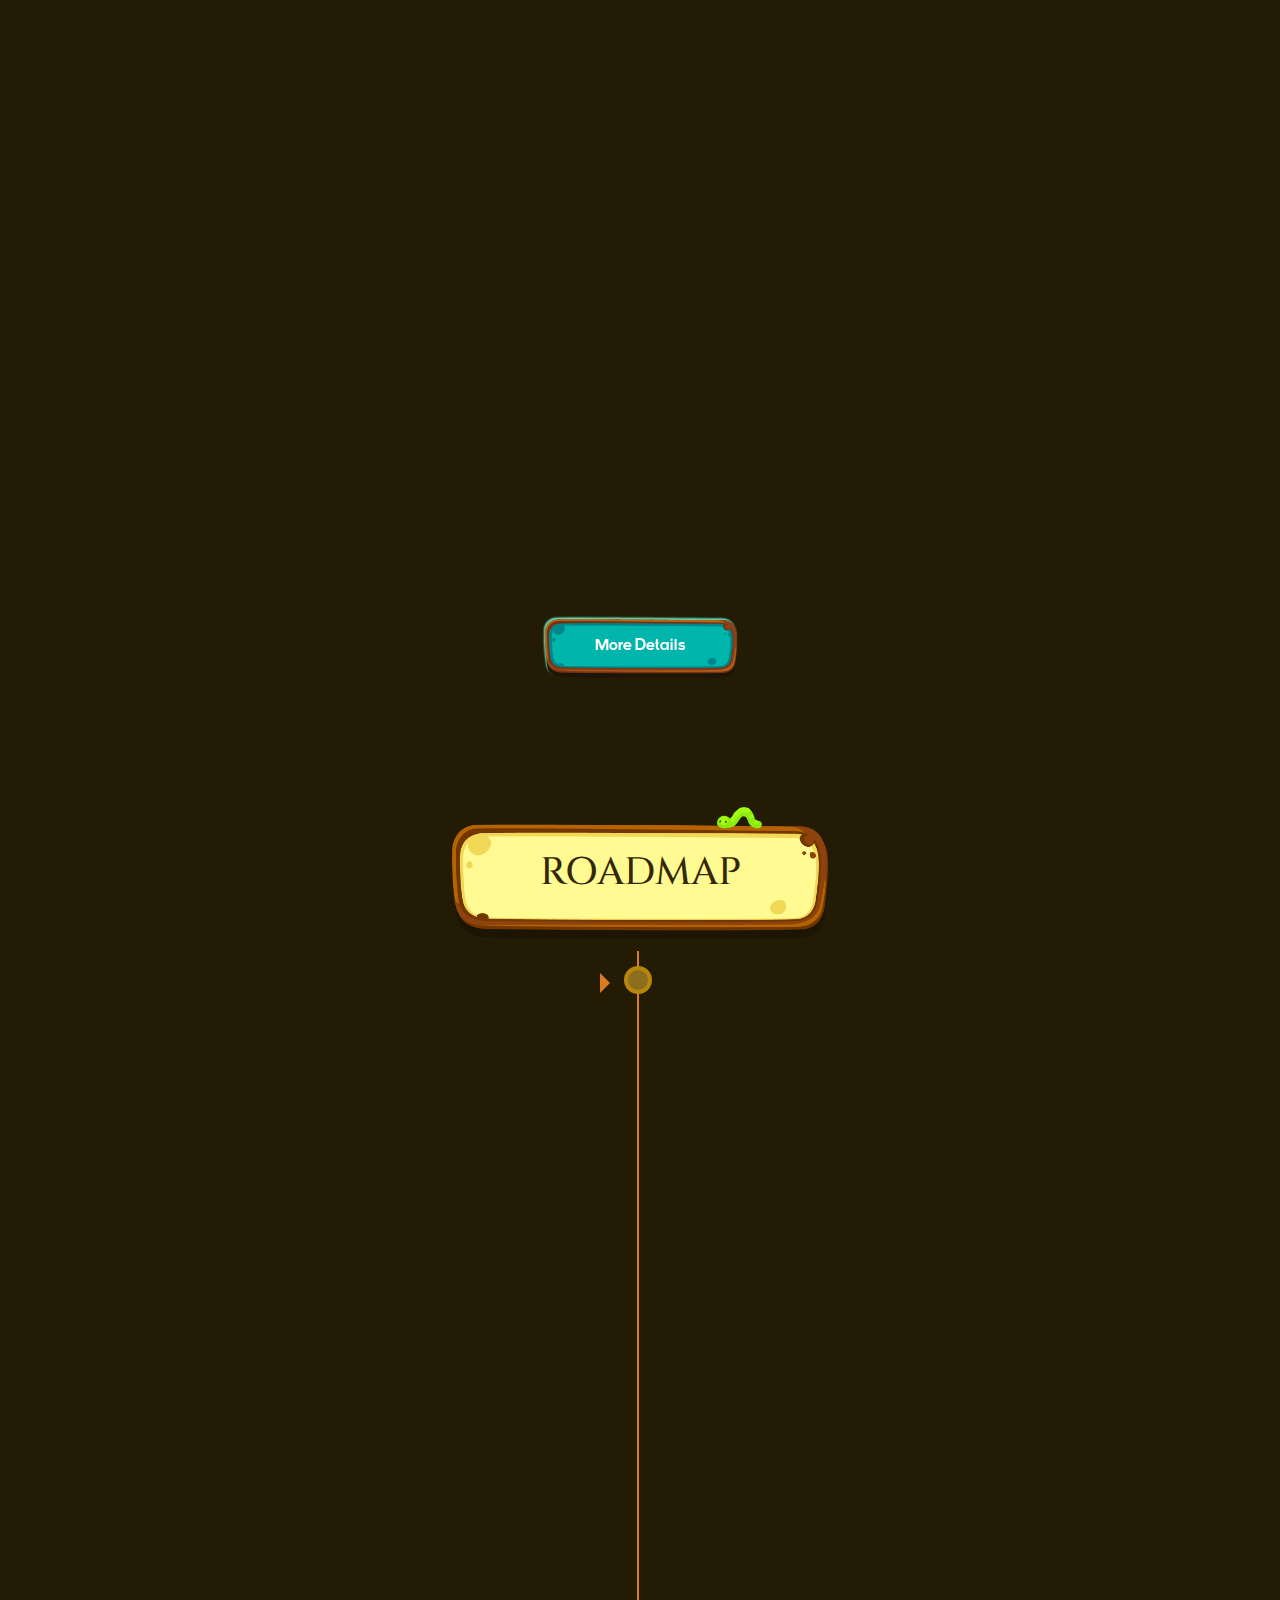
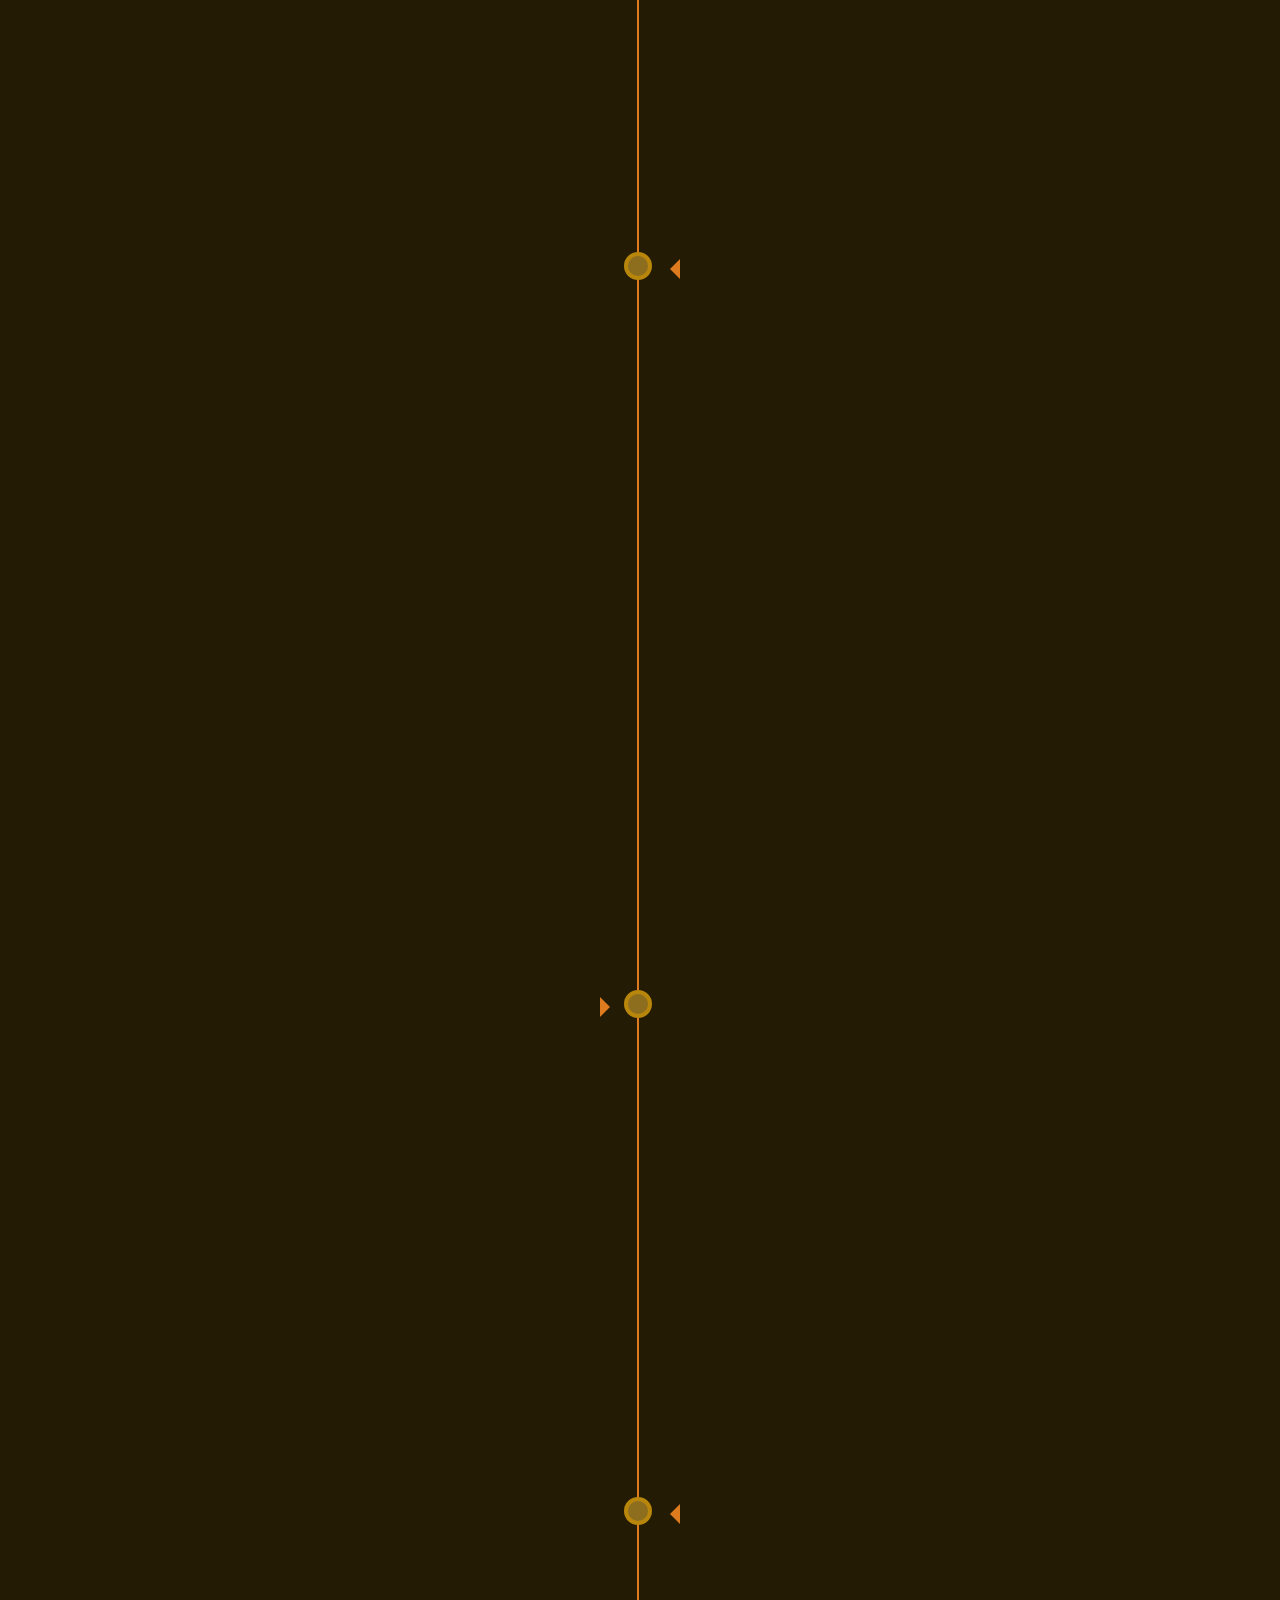
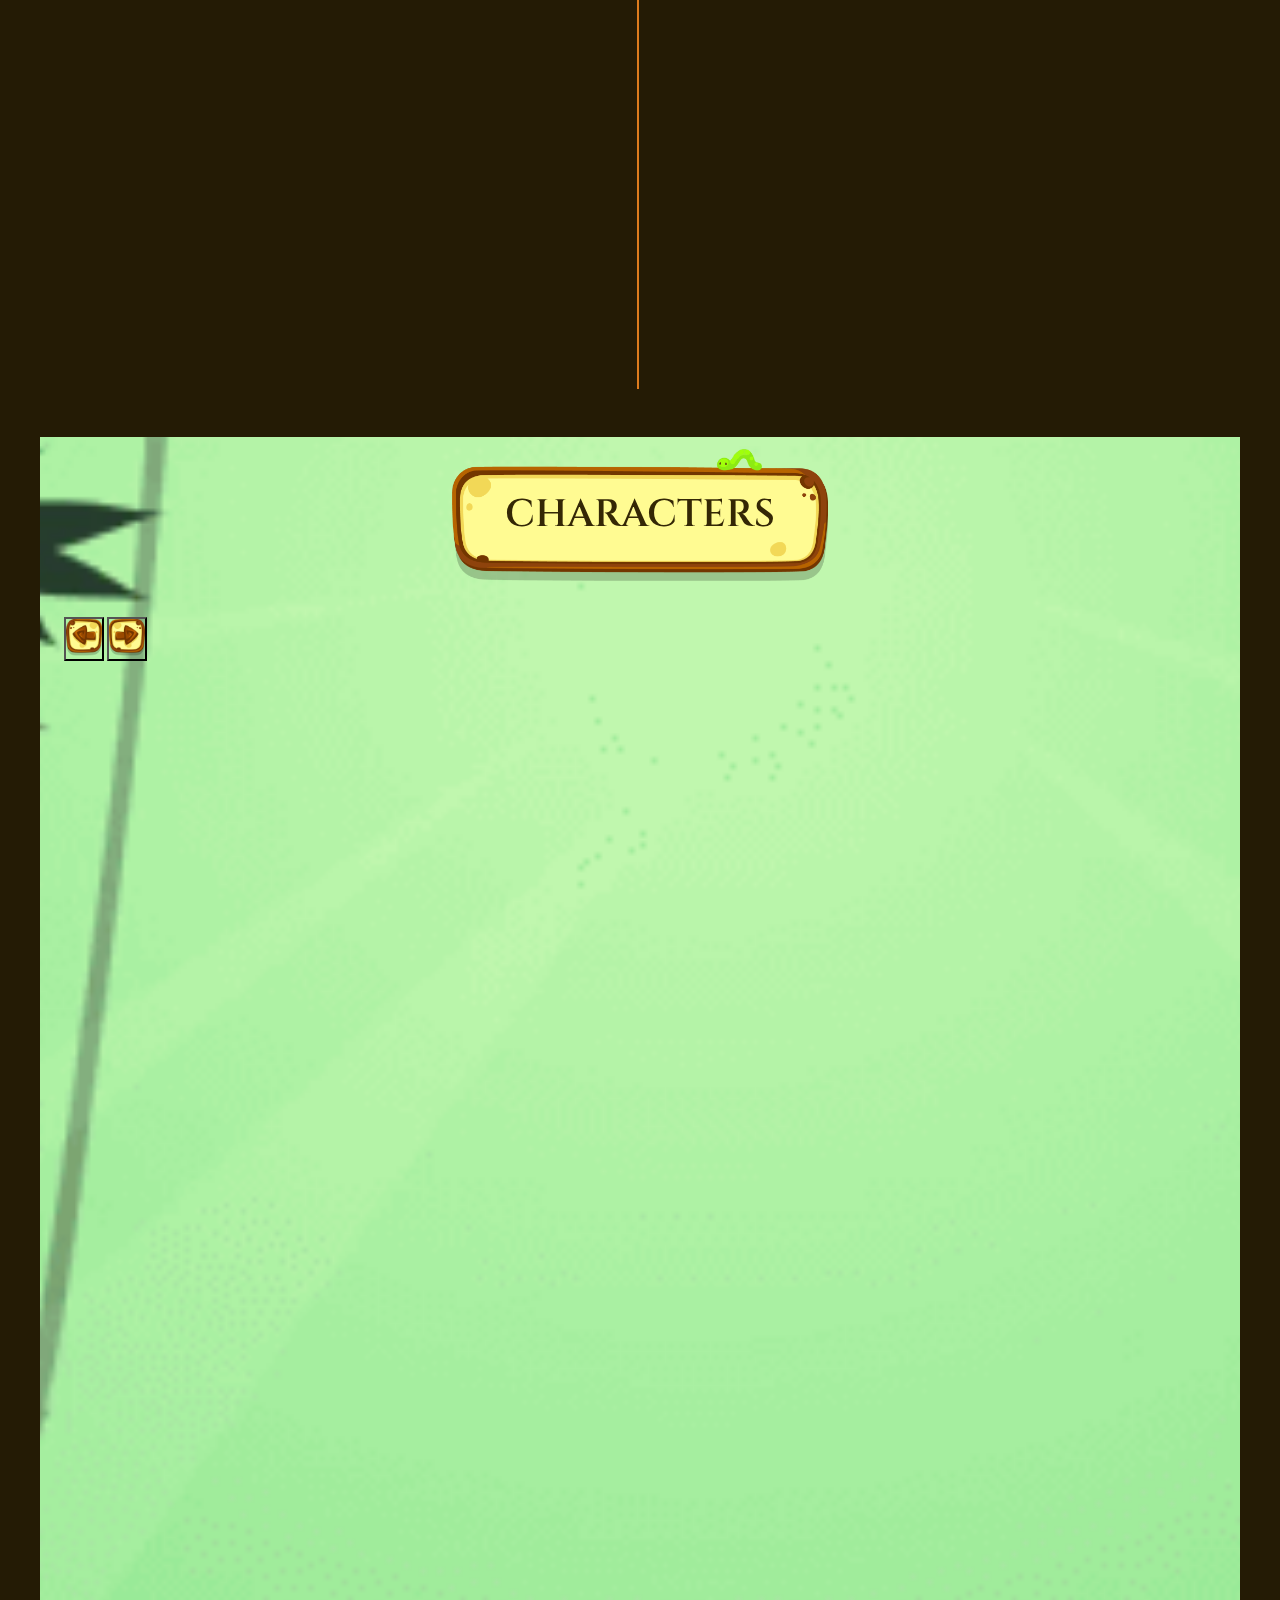
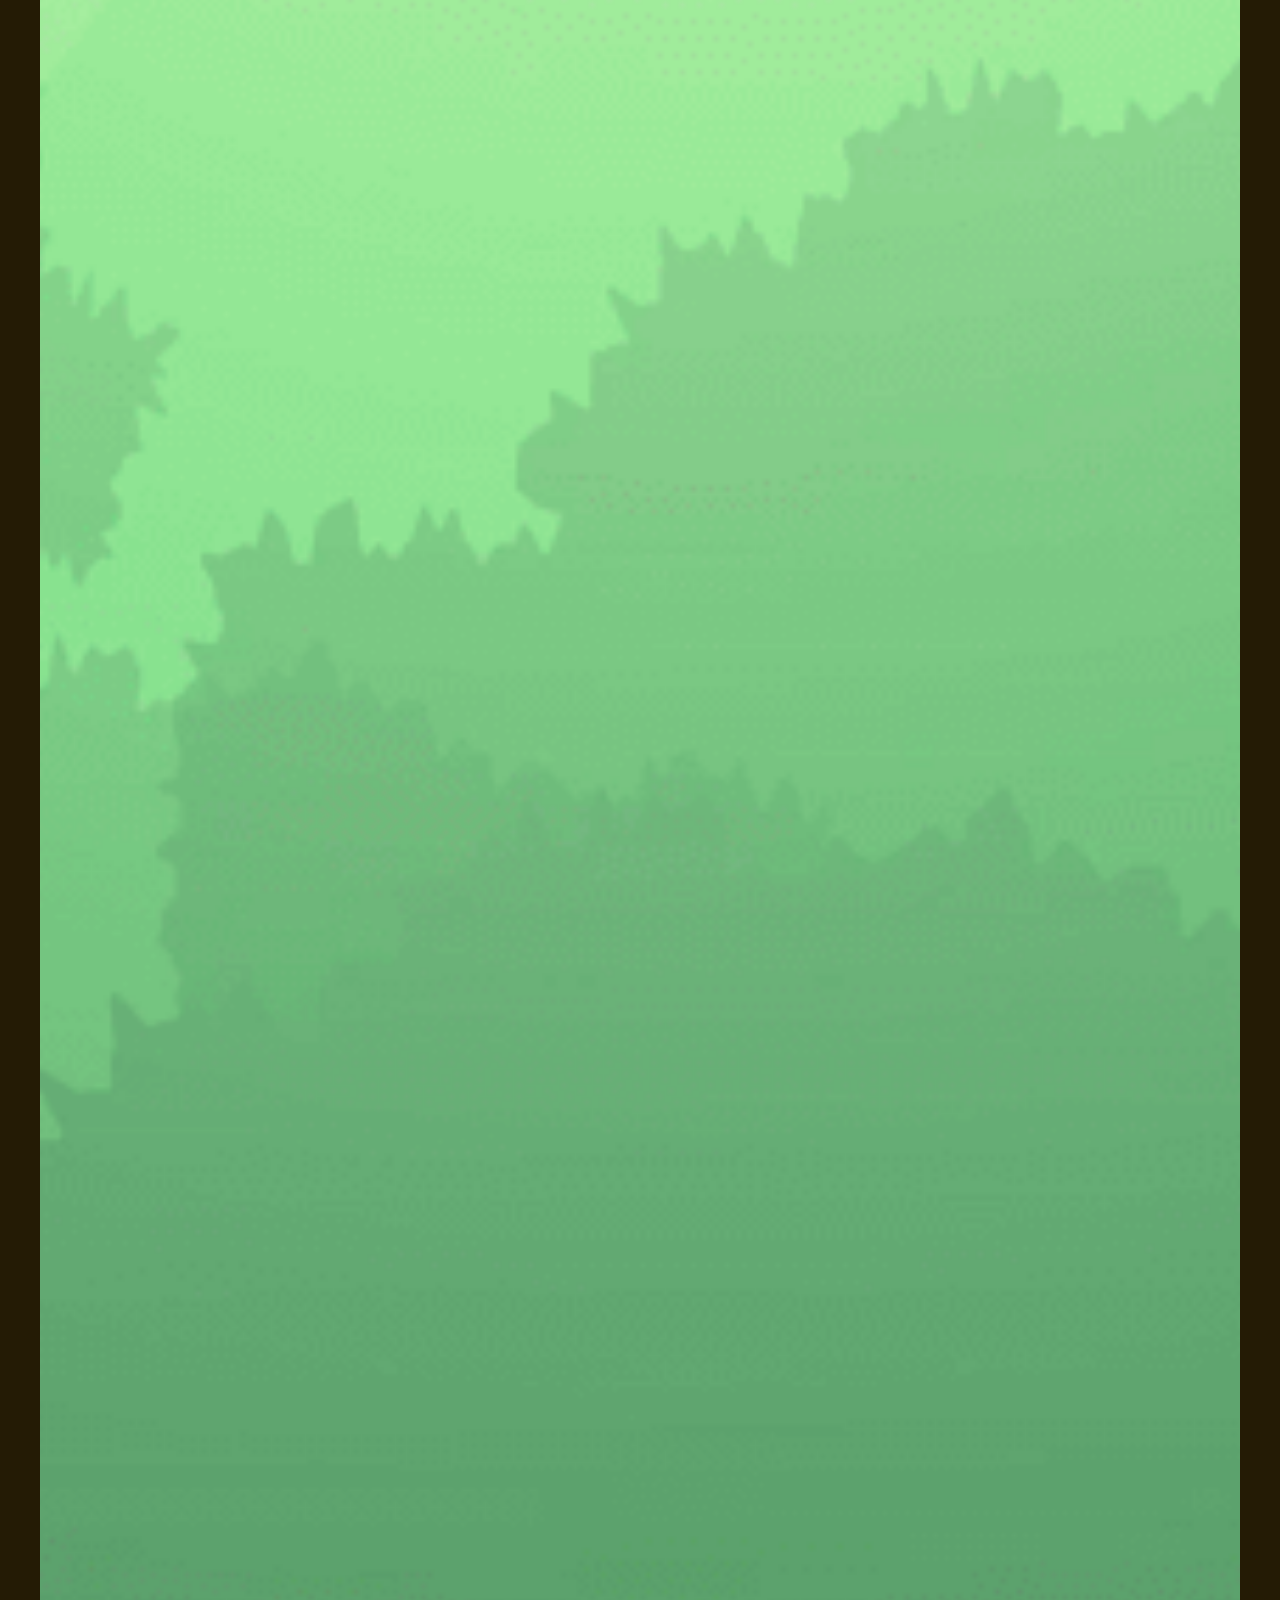
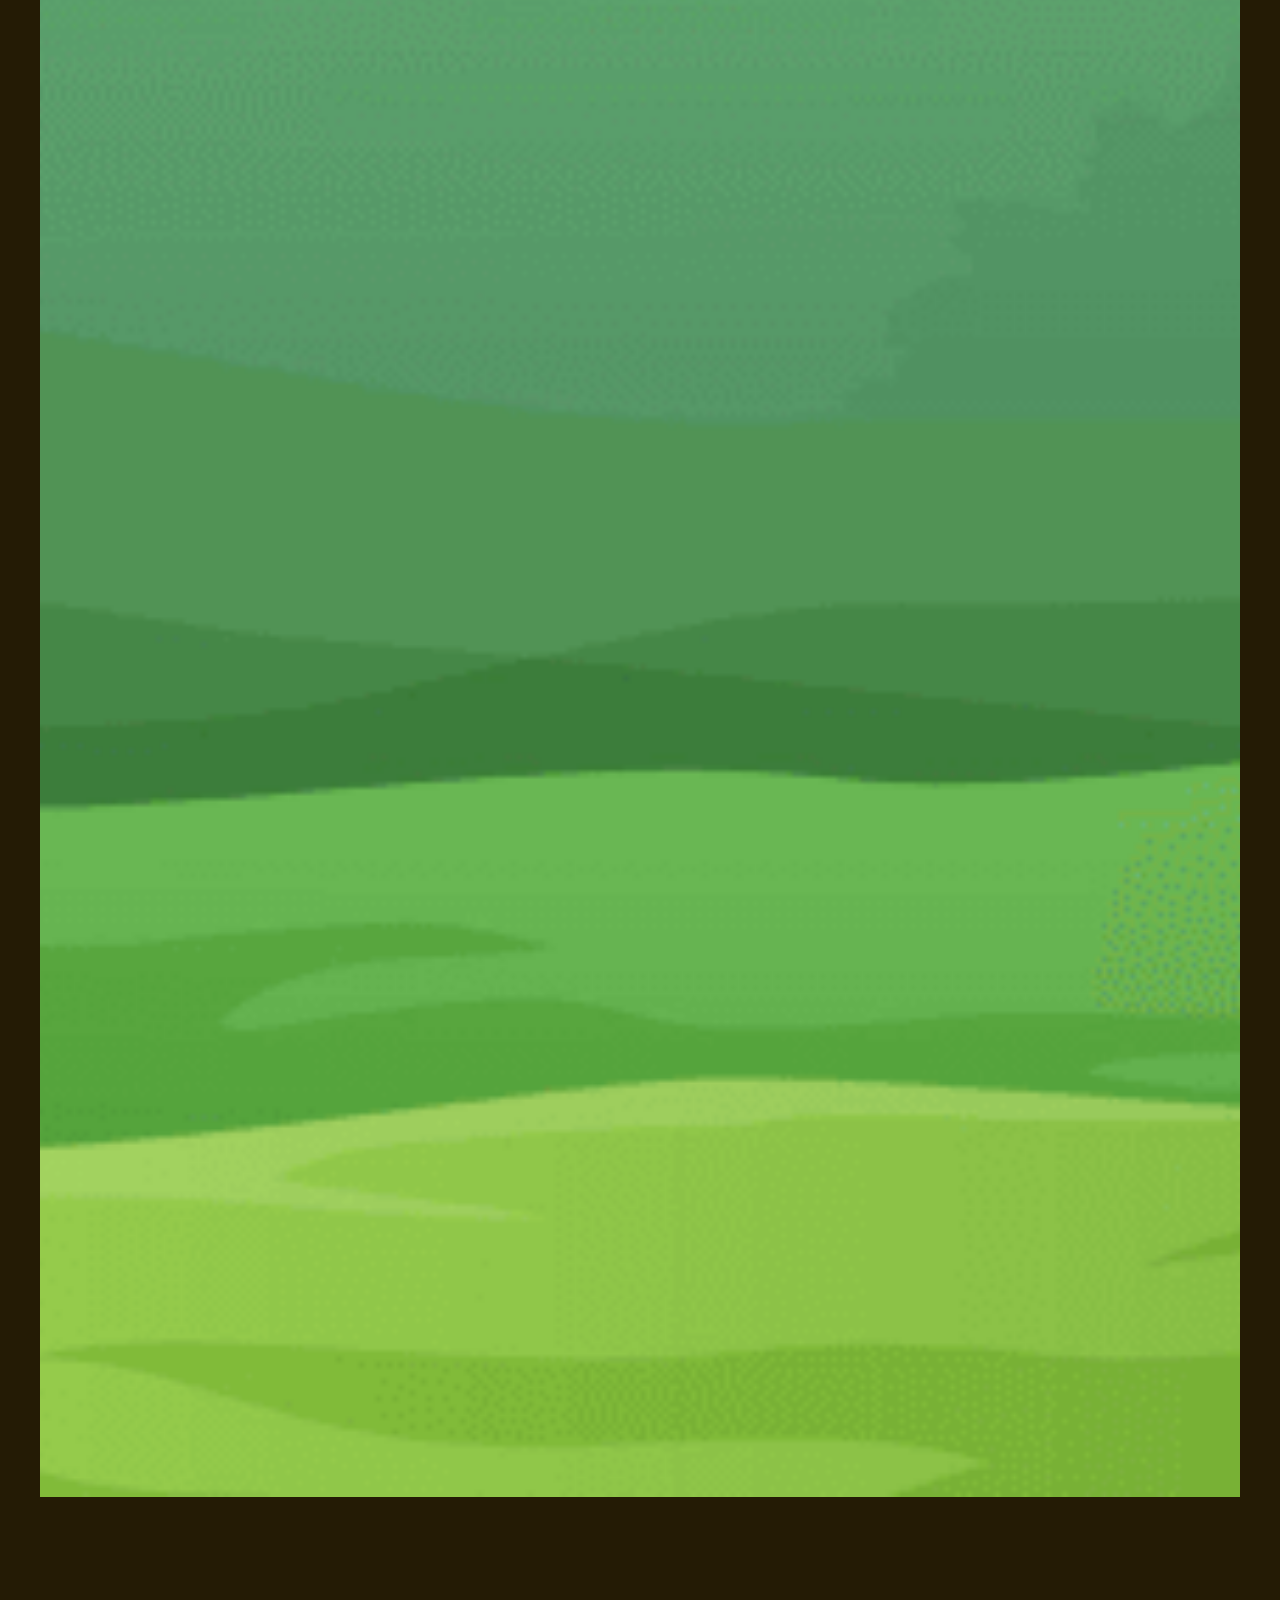
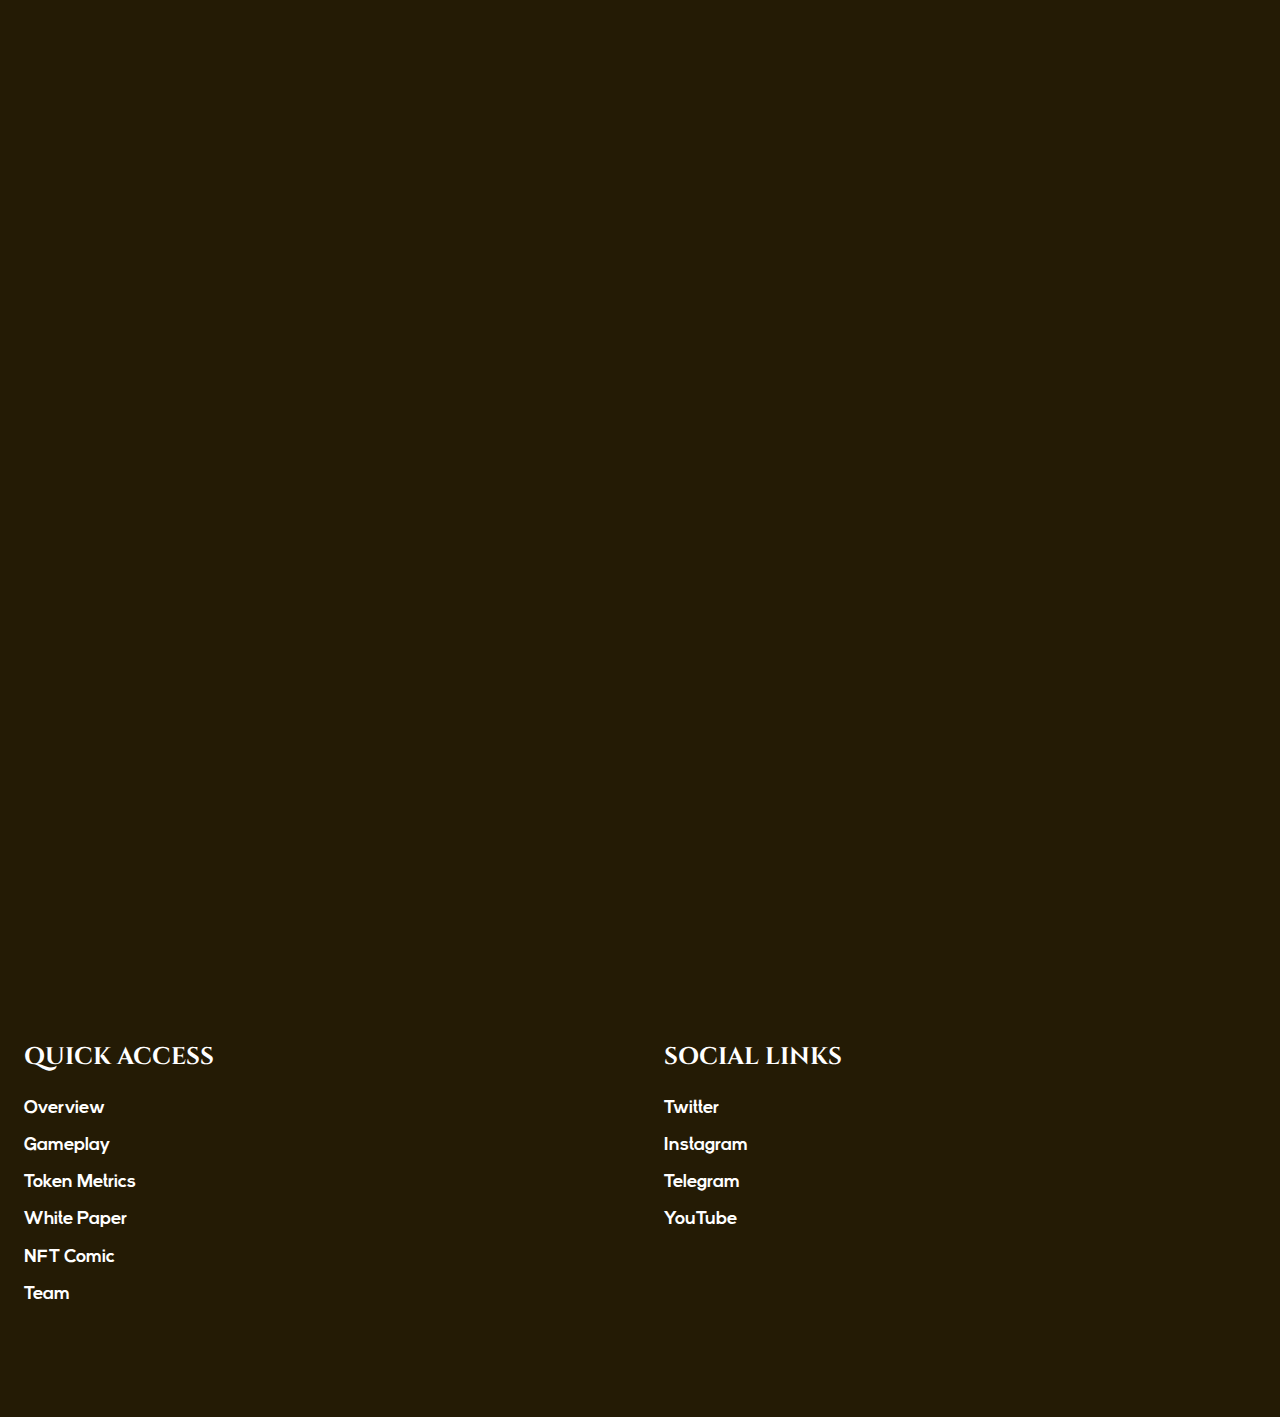
==== commit 08ab2437: "added gif to hero section" ====
--- a/index.html
+++ b/index.html
@@ -96,6 +96,10 @@
                         </button>
                     </div>
                 </div>
+                <div class="fire-group">
+                    <img src="assets/images/fire.gif" alt="Moving picture of Fire" class="left-fire">
+                    <img src="assets/images/fire.gif" alt="Moving picture of Fire" class="right-fire">
+                </div>
             </div>
         </div>
     </header>
--- a/assets/css/style.css
+++ b/assets/css/style.css
@@ -434,6 +434,20 @@
   margin-right: 24px;
 }
 
+.fire-group img {
+  height: 200px;
+  width: auto;
+  position: absolute;
+}
+.fire-group .left-fire {
+  top: 70%;
+  left: 10px;
+}
+.fire-group .right-fire {
+  right: 1%;
+  top: 0%;
+}
+
 @media only screen and (max-width: 940px) {
   .hero-img {
     height: 60%;
@@ -460,6 +474,20 @@
   }
   .hero-details .available-img {
     width: 100%;
+  }
+
+  .fire-group img {
+    height: 100px;
+    width: auto;
+    position: absolute;
+  }
+  .fire-group .left-fire {
+    top: 50%;
+    left: -40px;
+  }
+  .fire-group .right-fire {
+    right: -10%;
+    top: 0%;
   }
 }
 @media (max-width: 430px) {
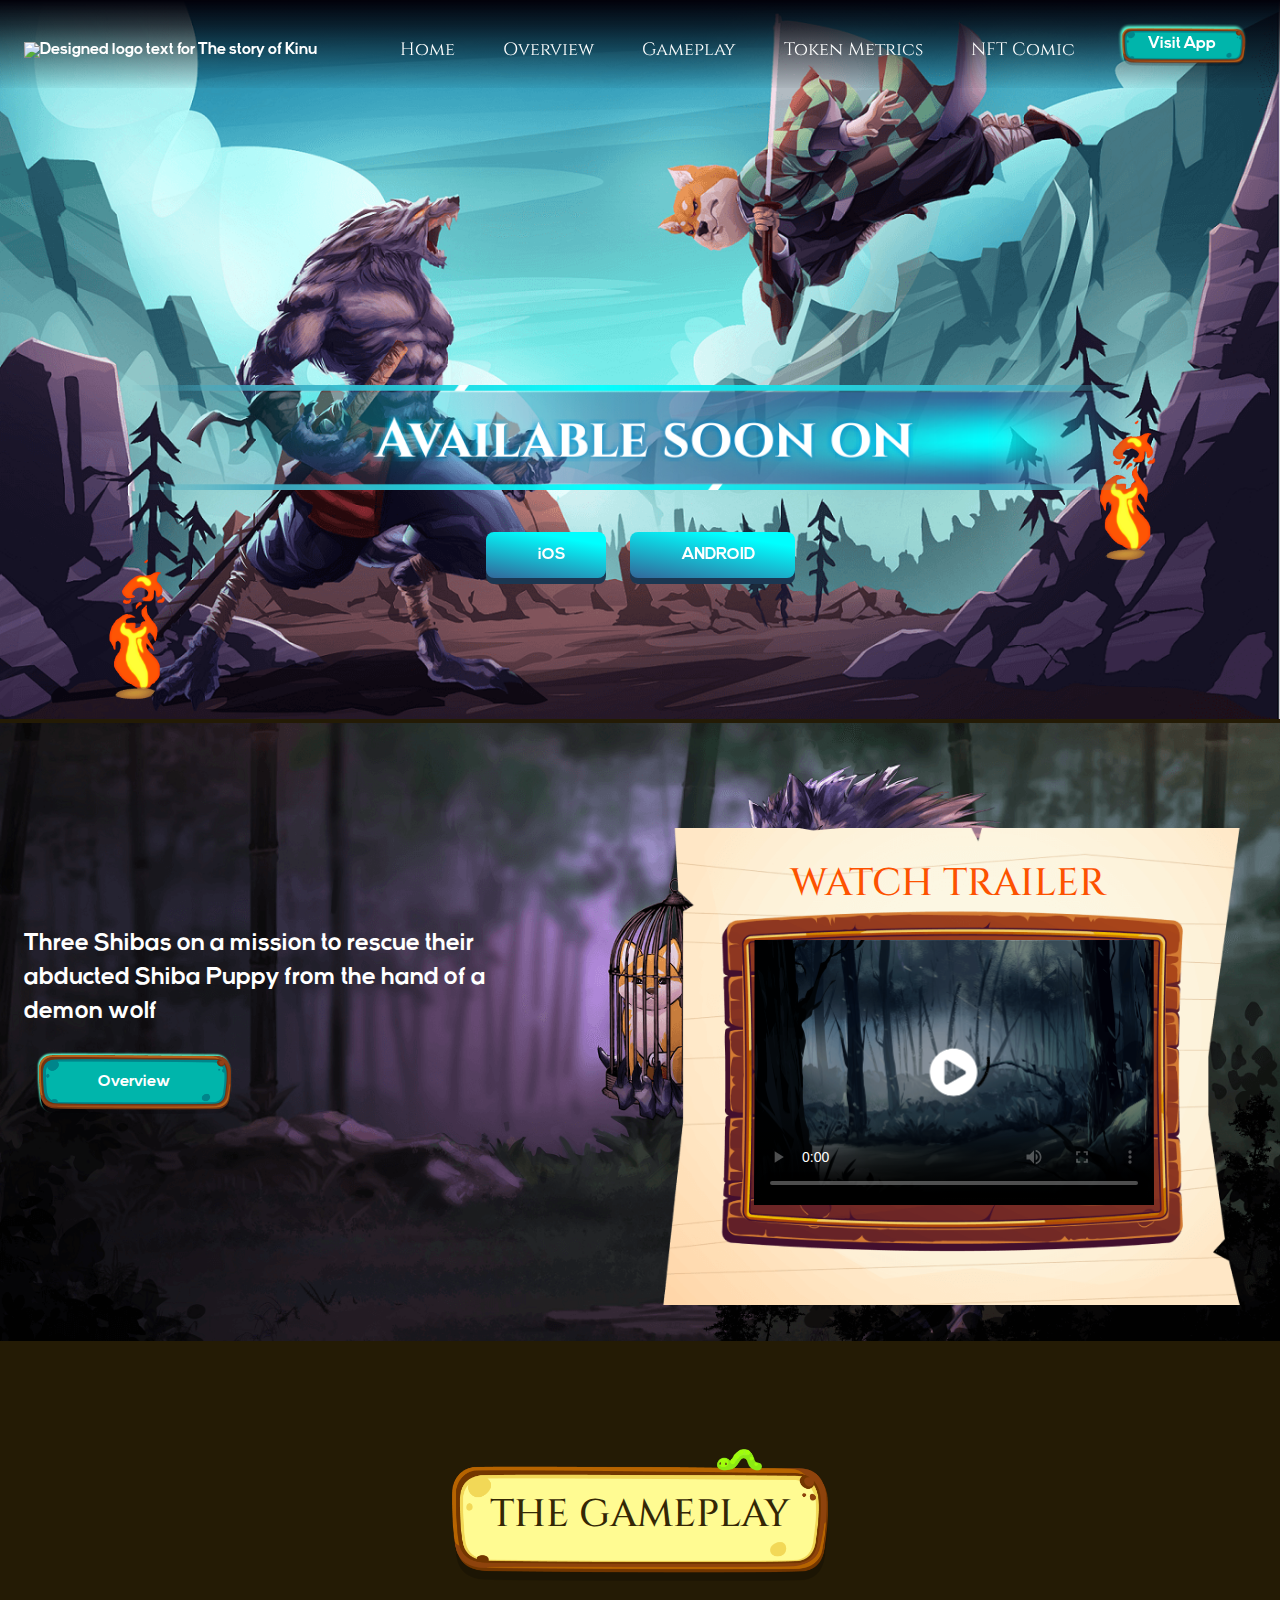
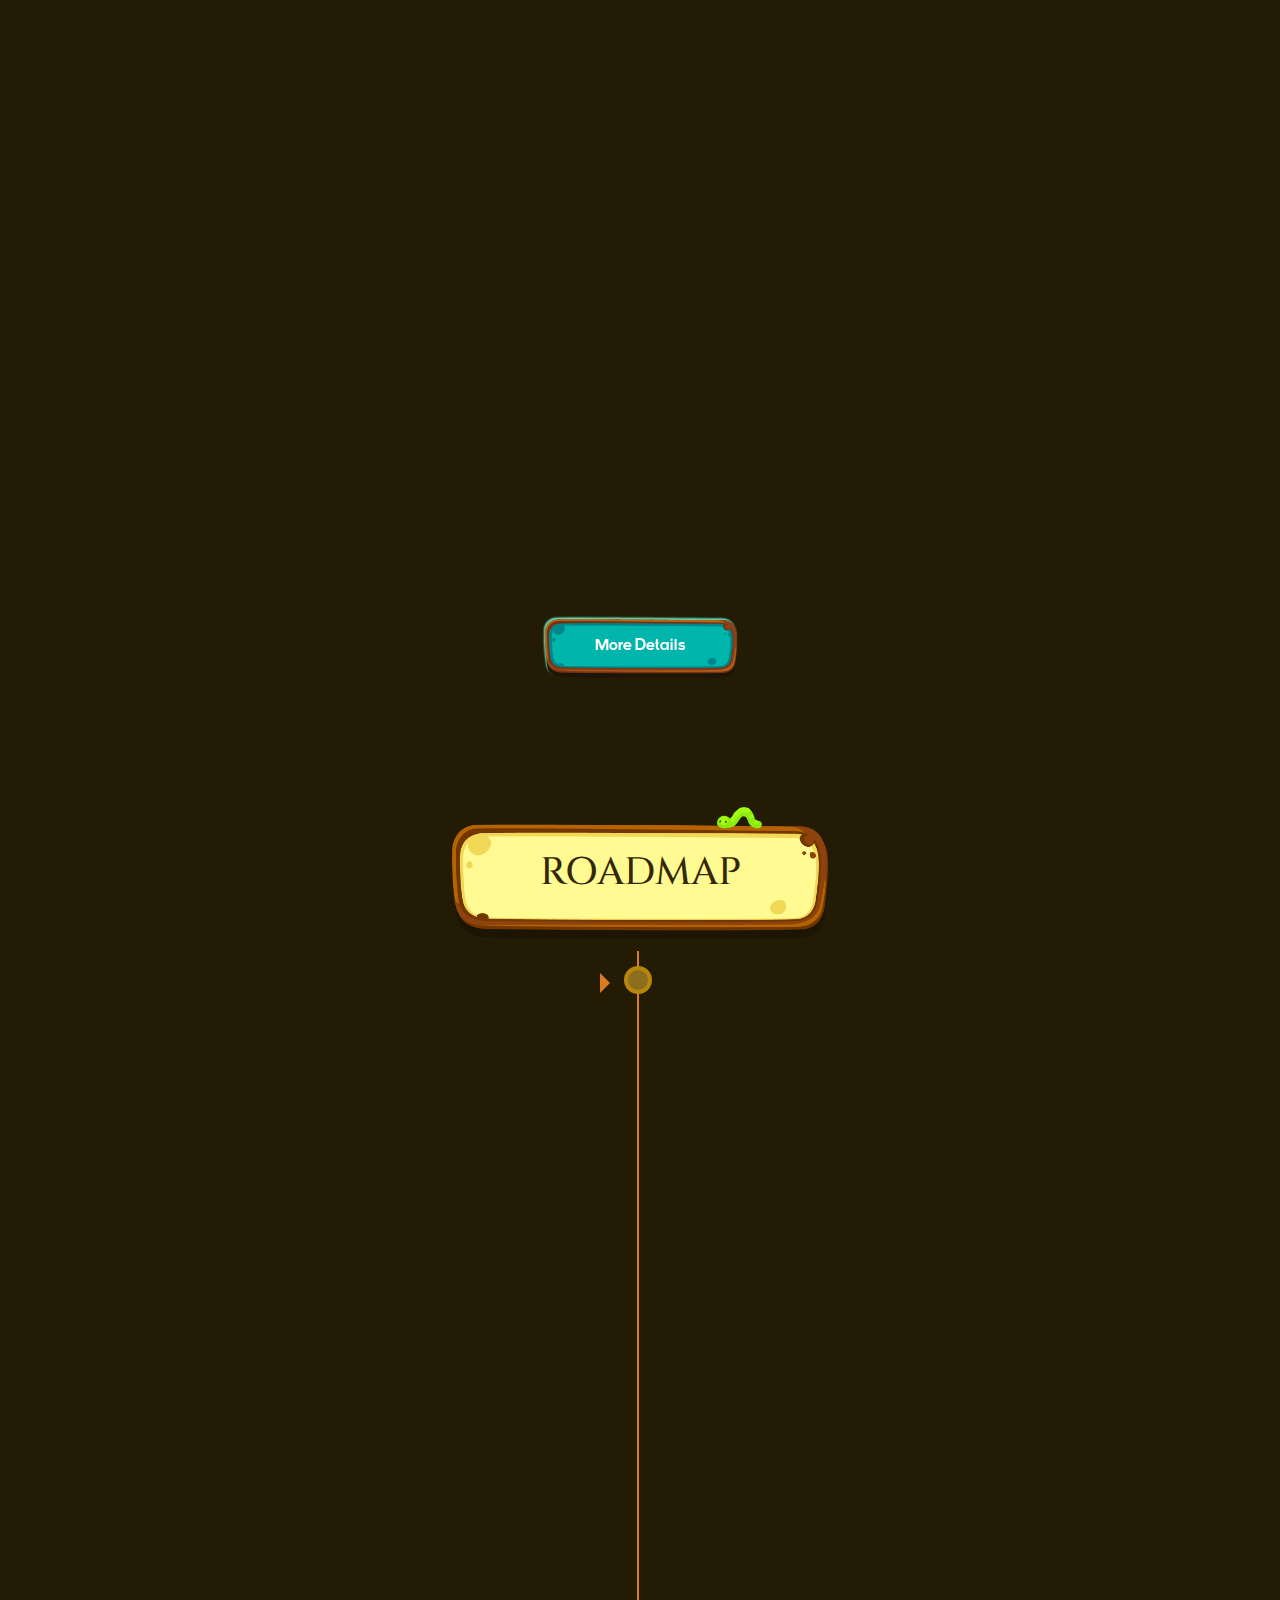
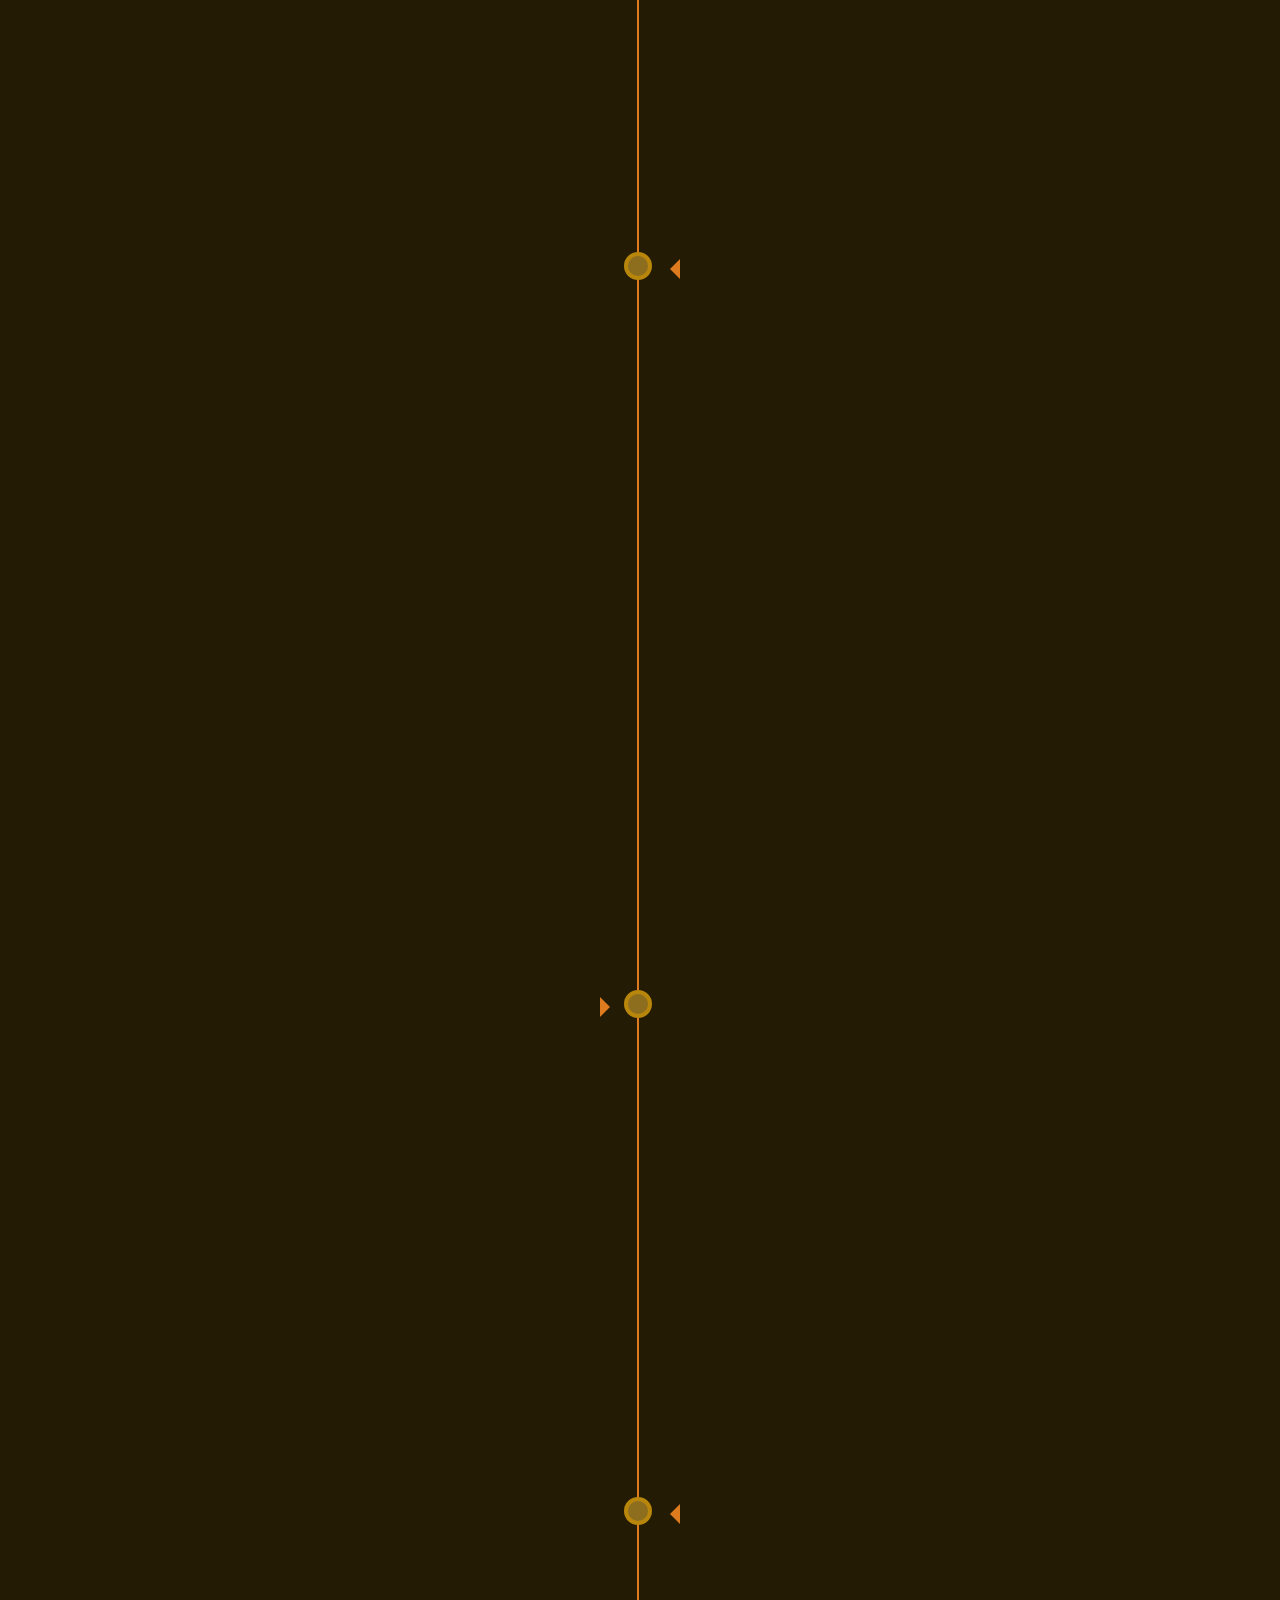
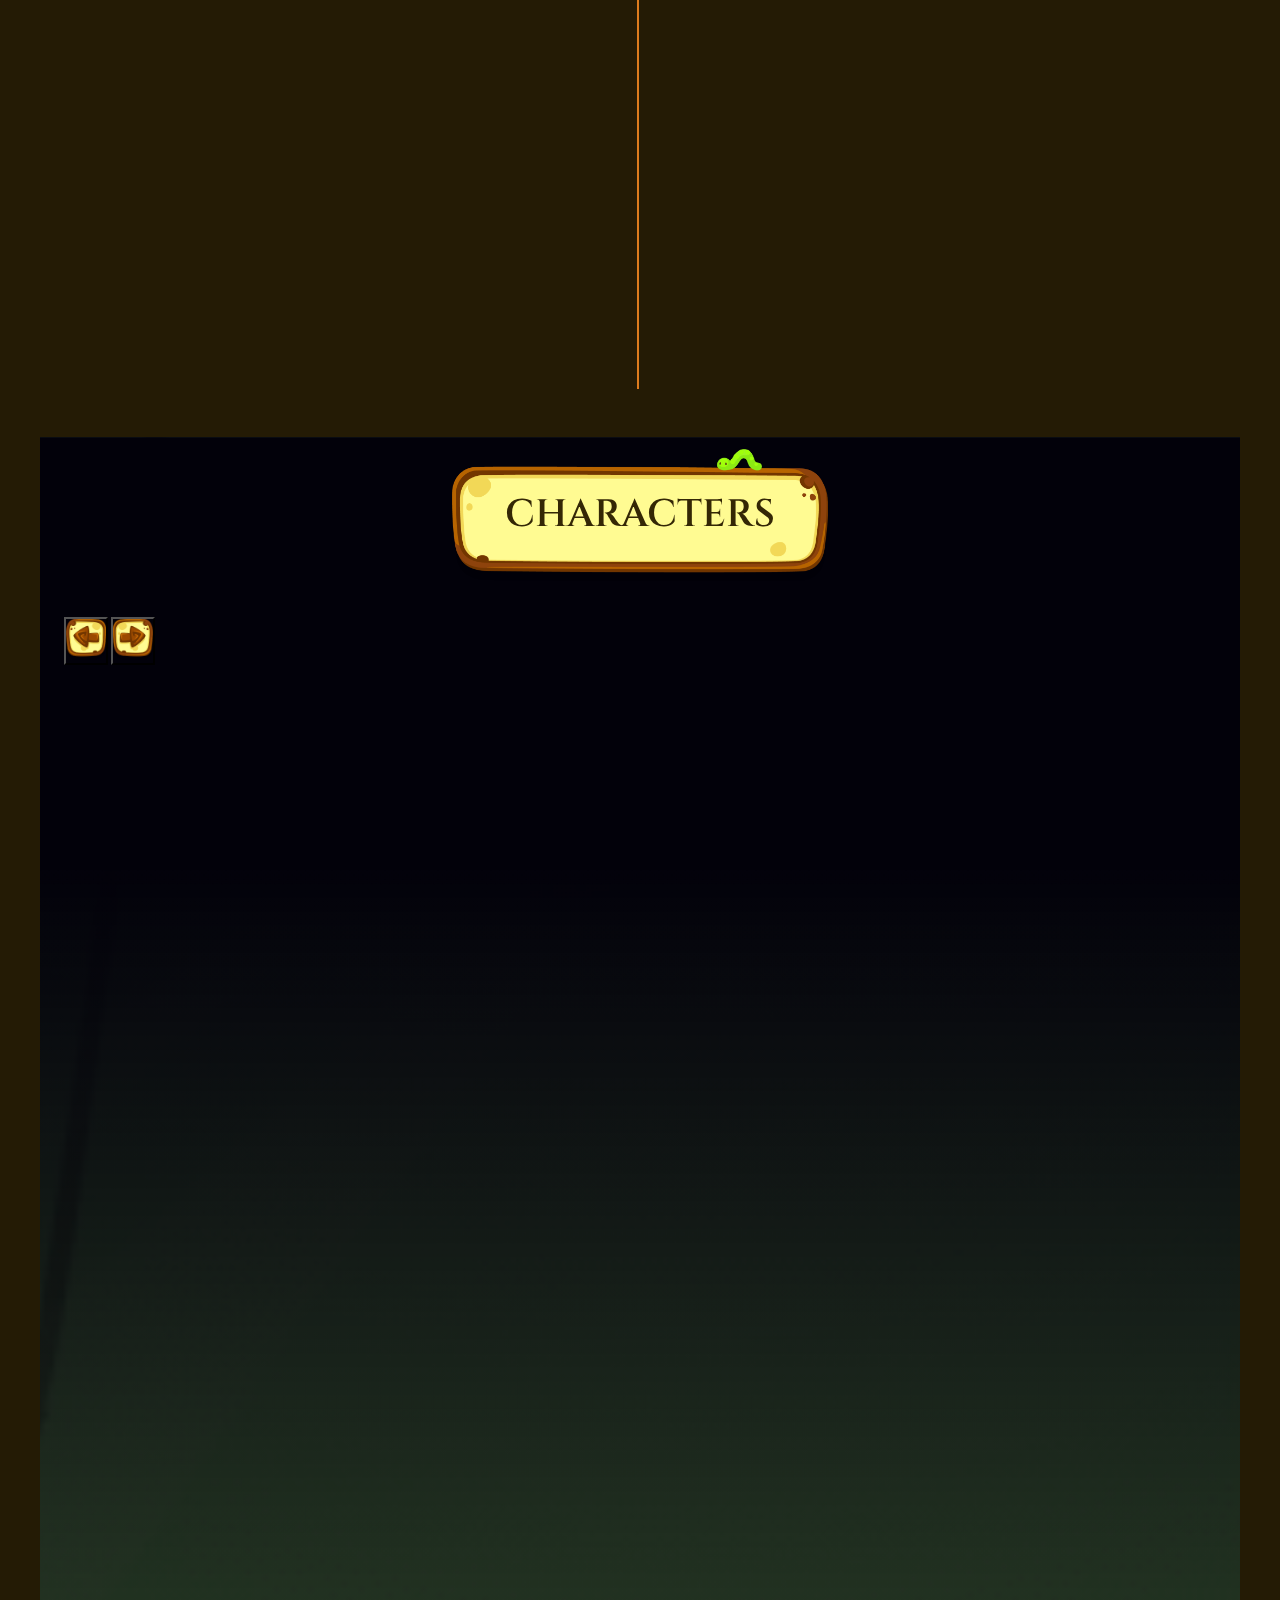
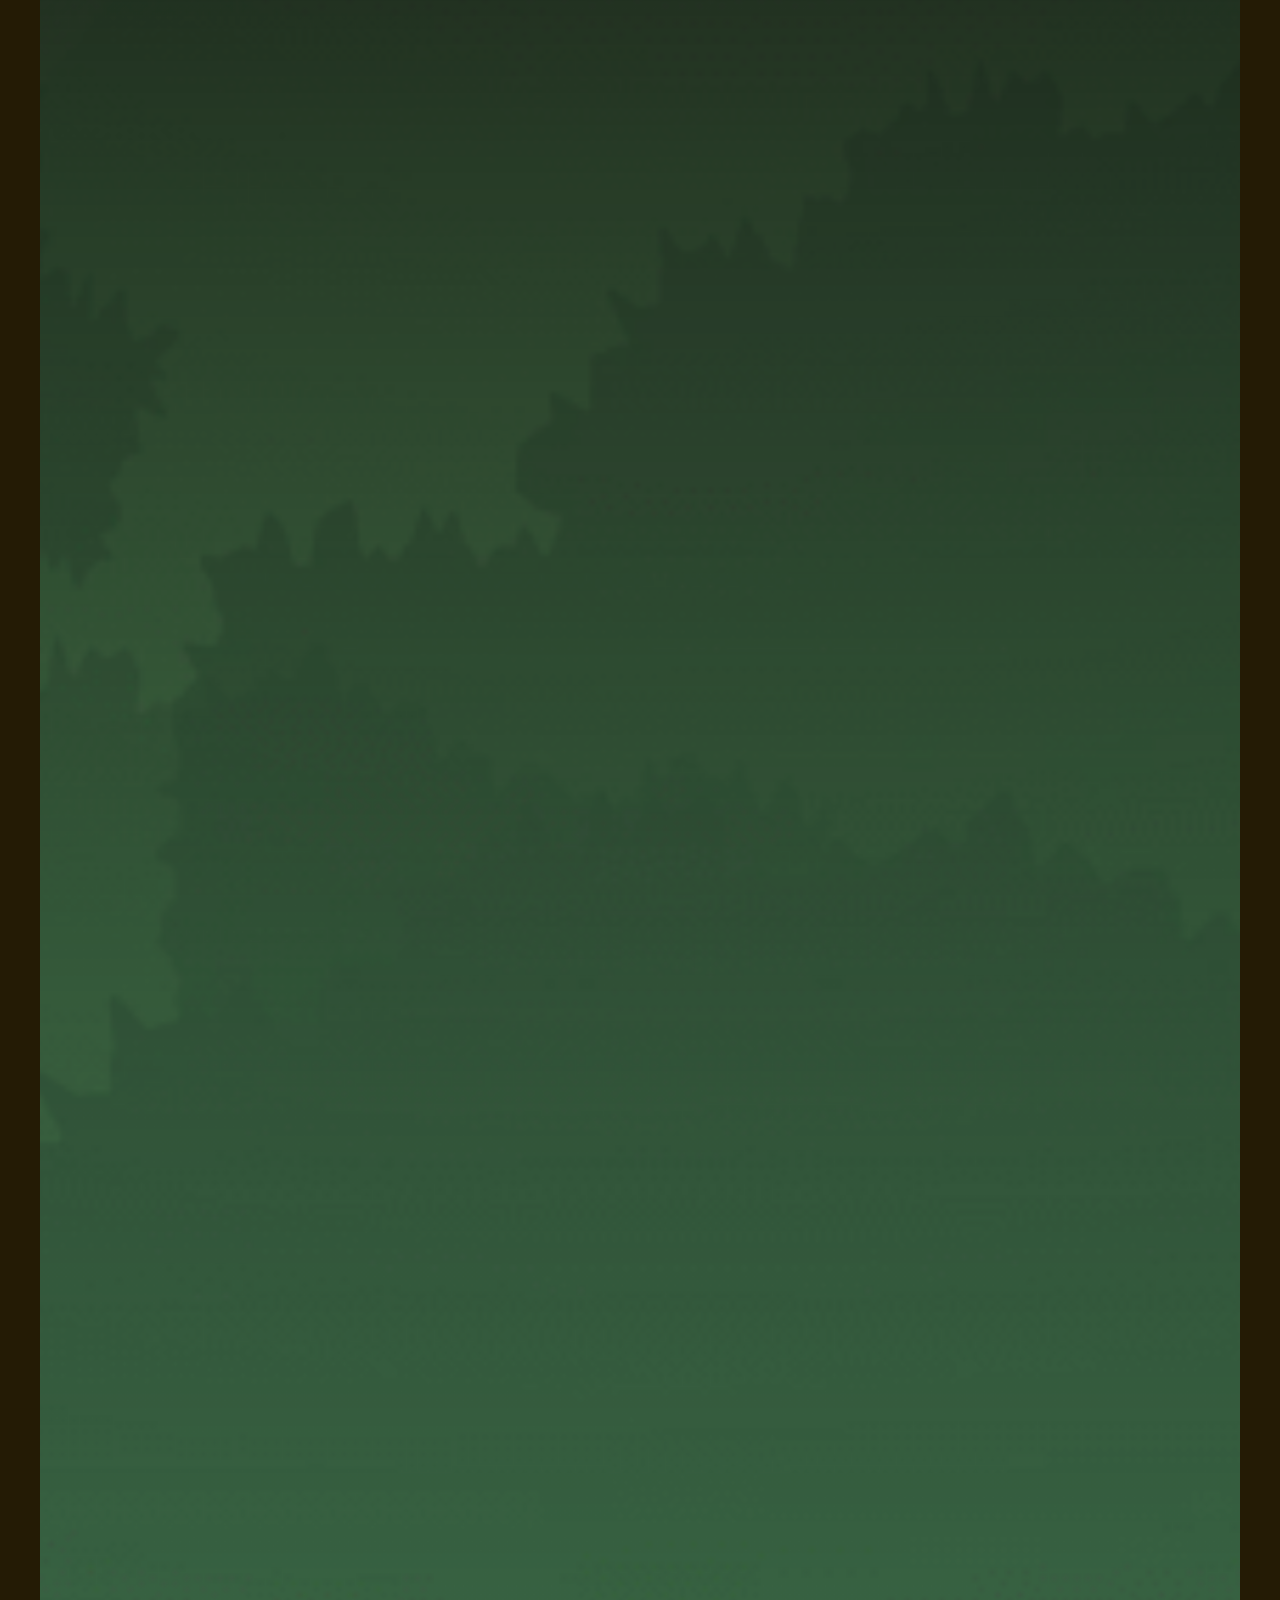
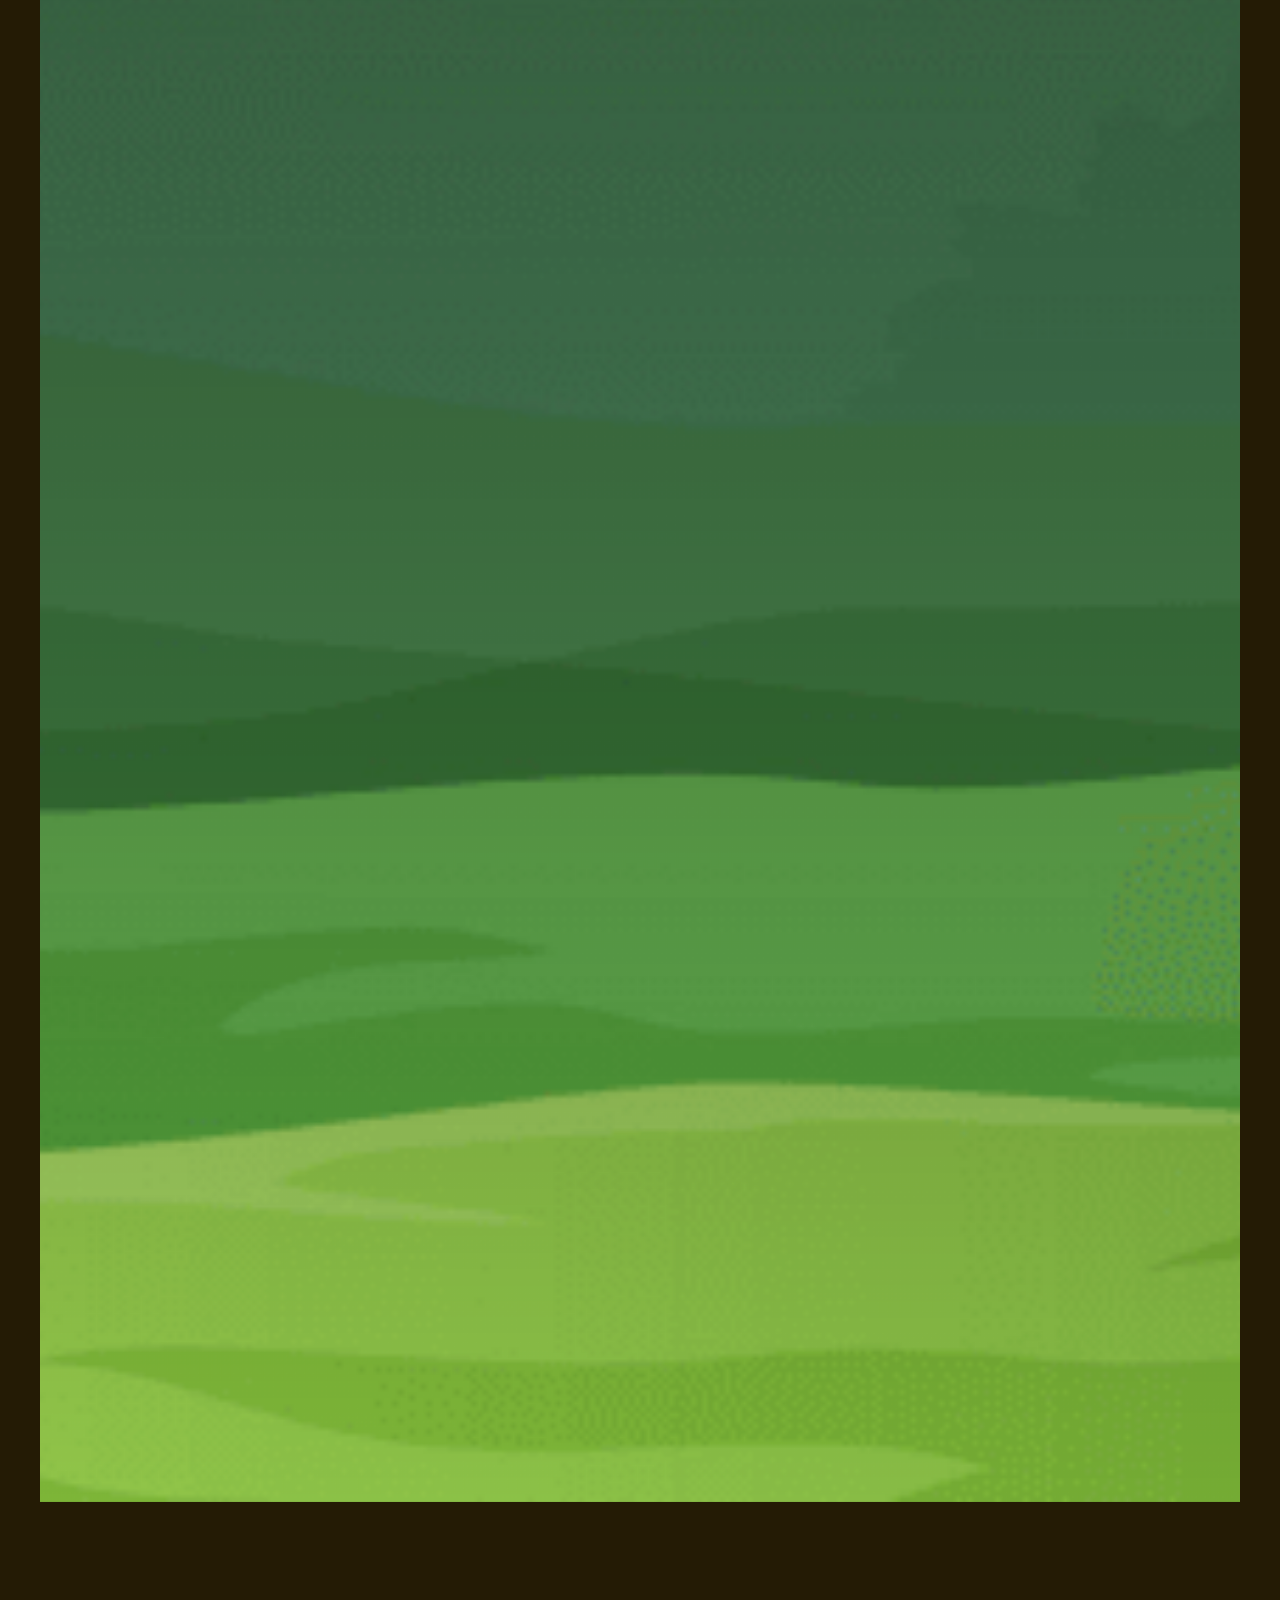
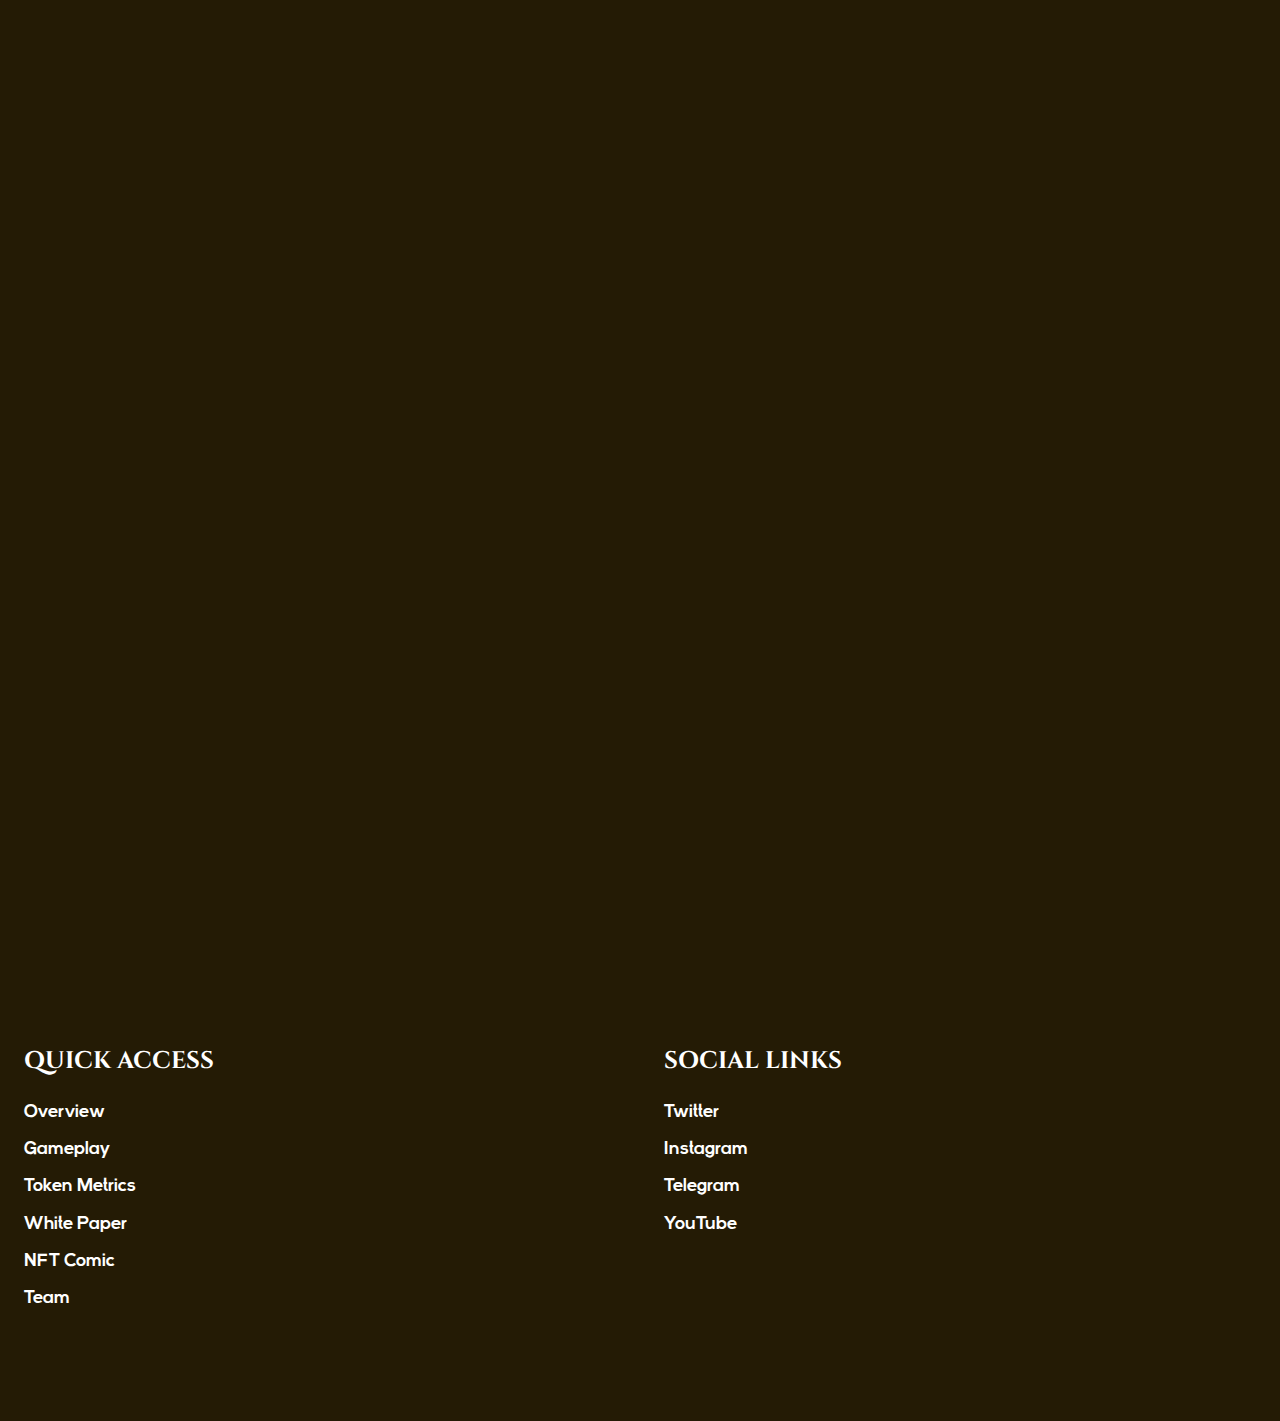
==== commit 004a5fe5: "worked on modification request" ====
--- a/index.html
+++ b/index.html
@@ -141,9 +141,8 @@
                         <img src="assets/images/kinu-char.png" class="kinu-img" alt="image of KINU the puppy">
                     </div>
                     <div class="text-description">
-                        <h4>BASED ON THE STORY OF KINU</h4>
-                        <P>The story of $KINU takes place in ancient world Japan and is a concept based around a
-                            popular anime show.</P>
+                        <h4>Based on the story of KINU</h4>
+                        <P>The story of $KINU takes place in ancient world Japan and is a concept based around a popular anime show</P>
                     </div>
                 </div>
 
@@ -151,20 +150,19 @@
                     <div class="img-icon">
                         <img src="assets/images/game-char.gif" class="gif-img" alt="iconic image for selecting game character">
                     </div>
-                    <div class="text-description">
-                        <h4>CHOOSE A CHARACTER TO PLAY</h4>
-                        <P>Players will be able to choose to either be Hīrō or Joō on the quest
-                            of fighting off wolves in search of their son</P>
+                    <div class="text-description margin-bottom">
+                        <h4>Choose a character to play</h4>
+                        <P>Players will be able to choose to either be Hīrō or Joō on the quest of fighting off wolves in search of their son</P>
                     </div>
                 </div>
 
                 <div class="gameplay-item" data-aos="fade-up" data-aos-duration="800" data-aos-easing="ease-in-quad">
                     <div class="img-icon">
-                        <img src="assets/images/prize-icon.gif" class="gif-img" alt="iconic image for prize winning">
+                        <img src="assets/images/prize-icon.gif" class="gif-img border-radius" alt="iconic image for prize winning">
                     </div>
                     <div class="text-description">
-                        <h4>EARN WEEKLY PRIZES</h4>
-                        <P>Weekly prizes will be given to the top three players, based on their scores and position in the
+                        <h4>Earn weekly prizes</h4>
+                        <P>Weekly prizes will be given to the top three players, based on their scores and position on the
                             leaderboard. </P>
                     </div>
                 </div>
@@ -307,7 +305,6 @@
                     <ul class="splide__list">
                         <li class="splide__slide" data-aos="fade-up" data-aos-duration="500" data-aos-easing="ease-in-quad">
                             <div class="splide__slide__container">
-                                <img src="assets/images/kinu.png">
                                 <div class="character-details">
                                     <div class="heading-content">
                                         <img src="assets/images/paper-name.png" class="heading-background">
@@ -315,12 +312,13 @@
                                     </div>
                                     <h4>ROLE: CAPTIVE, abducted son</h4>
                                 </div>
+                                <img src="assets/images/kinu.png">
+                                
                             </div>   
                         </li>
 
                         <li class="splide__slide" data-aos="fade-up" data-aos-duration="500" data-aos-easing="ease-in-quad">
                             <div class="splide__slide__container">
-                                <img src="assets/images/hiro.png">
                                 <div class="character-details">
                                     <div class="heading-content">
                                         <img src="assets/images/paper-name.png" class="heading-background">
@@ -328,12 +326,13 @@
                                     </div>
                                     <h4>ROLE: DAD</h4>
                                 </div>
+                                <img src="assets/images/hiro.png">
+                                
                             </div>   
                         </li>
 
                         <li class="splide__slide" data-aos="fade-up" data-aos-duration="500" data-aos-easing="ease-in-quad">
                             <div class="splide__slide__container">
-                                <img src="assets/images/joo.png">
                                 <div class="character-details">
                                     <div class="heading-content">
                                         <img src="assets/images/paper-name.png" class="heading-background">
@@ -341,12 +340,13 @@
                                     </div>
                                     <h4>ROLE: MOM</h4>   
                                 </div>
+                                <img src="assets/images/joo.png">
+                                
                             </div>   
                         </li>
 
                         <li class="splide__slide" data-aos="fade-up" data-aos-duration="500" data-aos-easing="ease-in-quad">
                             <div class="splide__slide__container">
-                                <img src="assets/images/senshi.png">
                                 <div class="character-details">
                                     <div class="heading-content">
                                         <img src="assets/images/paper-name.png" class="heading-background">
@@ -354,19 +354,22 @@
                                     </div>
                                     <h4>ROLE: FAMILY FRIEND</h4>
                                 </div>
+                                <img src="assets/images/senshi.png">
+                                
                             </div>   
                         </li>
 
                         <li class="splide__slide" data-aos="fade-up" data-aos-duration="500" data-aos-easing="ease-in-quad">
                             <div class="splide__slide__container">
-                                <img src="assets/images/okami.png">
                                 <div class="character-details">
                                     <div class="heading-content">
                                         <img src="assets/images/paper-name.png" class="heading-background">
-                                        <h2 class="heading-text">Oni Okami</h2>
+                                        <h2 class="heading-text font-exception">Oni Okami</h2>
                                     </div>
                                     <h4>ROLE: VILLAIN WOLF</h4>
                                 </div>
+                                <img src="assets/images/okami.png">
+                                
                             </div>   
                         </li>
 
--- a/assets/css/style.css
+++ b/assets/css/style.css
@@ -203,6 +203,10 @@
   font-weight: 500;
 }
 
+.border-radius {
+  border-radius: 12px;
+}
+
 /*=======HEADER AND NAVBAR SECTION STYLING======*/
 .token-address {
   width: 100%;
@@ -245,11 +249,16 @@
 }
 
 .logo {
-  width: 80px;
+  width: 120px;
   height: auto;
   margin-top: 12px;
 }
 
+@media (max-width: 360px) {
+  .logo {
+    width: 80px;
+  }
+}
 .hamburger {
   display: none;
 }
@@ -312,7 +321,6 @@
             flex-direction: column;
     background-color: #241b05;
     width: 100%;
-    border-radius: 10px;
     text-align: center;
     -webkit-transition: 0.3s;
     transition: 0.3s;
@@ -324,6 +332,8 @@
   .nav-menu.active {
     left: 0;
     z-index: 99999999999;
+    height: 100vh;
+    margin-top: -50px;
   }
 
   .nav-item {
@@ -348,6 +358,7 @@
     width: 20px;
     height: auto;
     position: relative;
+    z-index: 9999999999999;
   }
 }
 /*=======END OF NAVBAR STYLING======*/
@@ -363,6 +374,8 @@
   width: 80%;
   margin: auto;
   margin-bottom: 48px;
+  position: relative;
+  z-index: 1;
 }
 
 .hero-details {
@@ -413,6 +426,8 @@
   -webkit-box-direction: normal;
       -ms-flex-direction: column;
           flex-direction: column;
+  position: relative;
+  z-index: 1;
 }
 .cta-container h2 {
   margin-bottom: 24px;
@@ -486,8 +501,7 @@
     left: -40px;
   }
   .fire-group .right-fire {
-    right: -10%;
-    top: 0%;
+    top: 40%;
   }
 }
 @media (max-width: 430px) {
@@ -513,6 +527,14 @@
   .cta-links .cta-icon {
     font-size: 24px;
     margin-right: 8px;
+  }
+
+  .fire-group .left-fire {
+    top: 30%;
+    left: -40px;
+  }
+  .fire-group .right-fire {
+    top: 30%;
   }
 }
 /*=======END OF HEADER SECTION STYLING======*/
@@ -532,8 +554,7 @@
   -webkit-box-pack: center;
       -ms-flex-pack: center;
           justify-content: center;
-  background: -webkit-gradient(linear, left top, left bottom, from(rgba(0, 0, 0, 0.5)), to(rgba(0, 0, 0, 0.4))), url("../images/background-md.png") no-repeat center;
-  background: linear-gradient(180deg, rgba(0, 0, 0, 0.5), rgba(0, 0, 0, 0.4)), url("../images/background-md.png") no-repeat center;
+  background: url("../images/overview-bg.png") no-repeat center;
   background-size: cover;
   height: auto;
   padding: 24px;
@@ -696,6 +717,9 @@
   place-items: center;
   padding: 12px;
 }
+.gameplay-wrapper .margin-bottom {
+  margin-bottom: 24px;
+}
 
 .gameplay-item {
   display: -webkit-box;
@@ -711,9 +735,9 @@
   -webkit-box-direction: normal;
       -ms-flex-direction: column;
           flex-direction: column;
-  background-color: radial-gradient(63.26% 63.26% at 50% 48.78%, rgba(184, 134, 11, 0.8) 0%, rgba(52, 39, 5, 0.3) 100%);
+  background: radial-gradient(63.26% 63.26% at 50% 48.78%, rgba(184, 134, 11, 0.3) 0%, rgba(52, 39, 5, 0.3) 100%);
   border: 2px solid #DD7B1E;
-  border-radius: 12px;
+  border-radius: 24px;
   max-width: 350px;
   padding: 12px;
   height: 480px;
@@ -735,13 +759,16 @@
 }
 .gameplay-item h4 {
   margin-bottom: 12px;
-  text-transform: uppercase;
   line-height: 1.2;
   font-family: ViceCitySans;
-  color: #FD5200;
+  color: #fff;
+  font-size: 32px;
 }
 .gameplay-item p {
   font-family: "Cinzel", serif;
+}
+.gameplay-item h4, .gameplay-item p {
+  text-align: left;
 }
 
 @media only screen and (max-width: 600px) {
@@ -962,7 +989,8 @@
 .character-section {
   position: relative;
   margin-bottom: 48px;
-  background: url("../images/char-bg.png") no-repeat center;
+  background: -webkit-gradient(linear, left top, left bottom, color-stop(10%, #02010A), color-stop(28.12%, rgba(0, 0, 0, 0.78)), to(rgba(2, 1, 10, 0.03))), url("../images/char-bg.png") no-repeat center;
+  background: linear-gradient(180deg, #02010A 10%, rgba(0, 0, 0, 0.78) 28.12%, rgba(2, 1, 10, 0.03) 100%), url("../images/char-bg.png") no-repeat center;
   background-size: cover;
   max-width: 1200px;
   margin: auto;
@@ -971,8 +999,11 @@
   text-align: center;
   font-weight: 600;
 }
+.character-section h2.font-exception {
+  font-size: 36px;
+}
 .character-section .next, .character-section .prev {
-  width: 36px;
+  width: 40px;
   height: auto;
 }
 
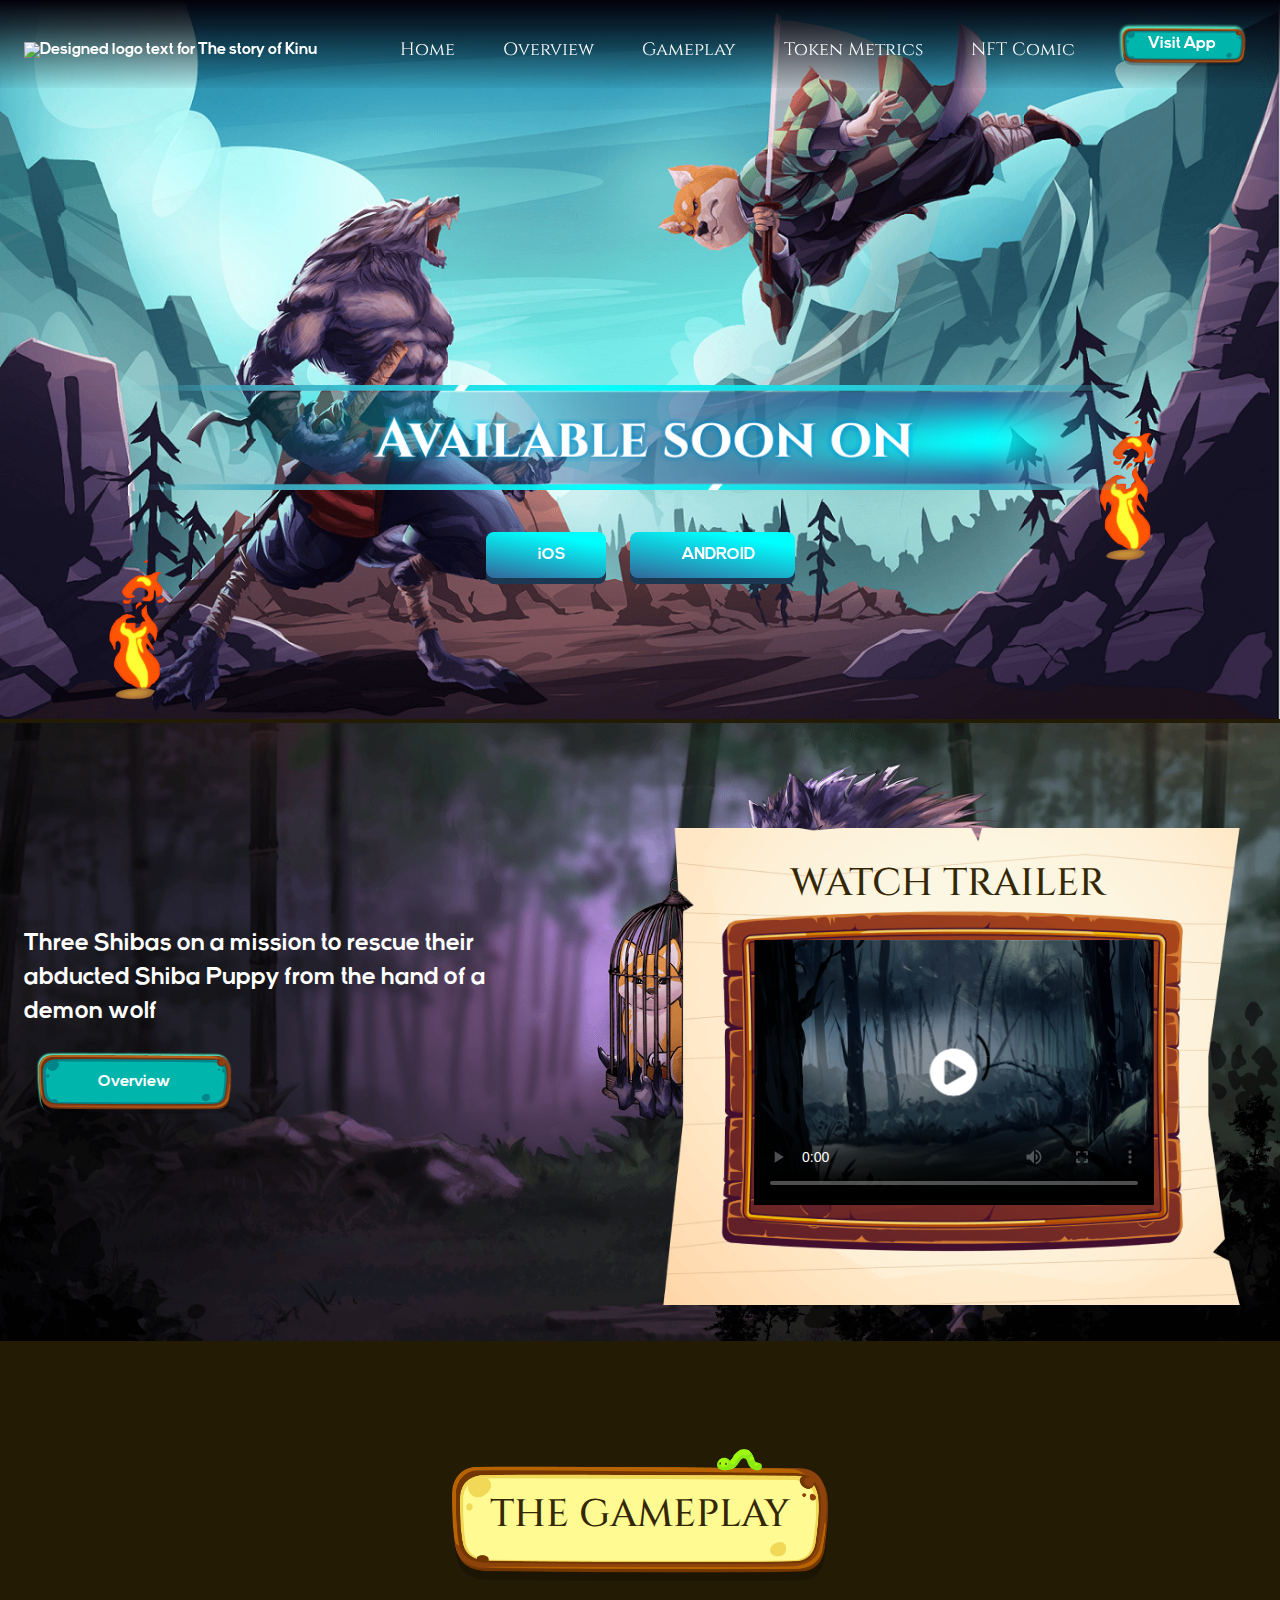
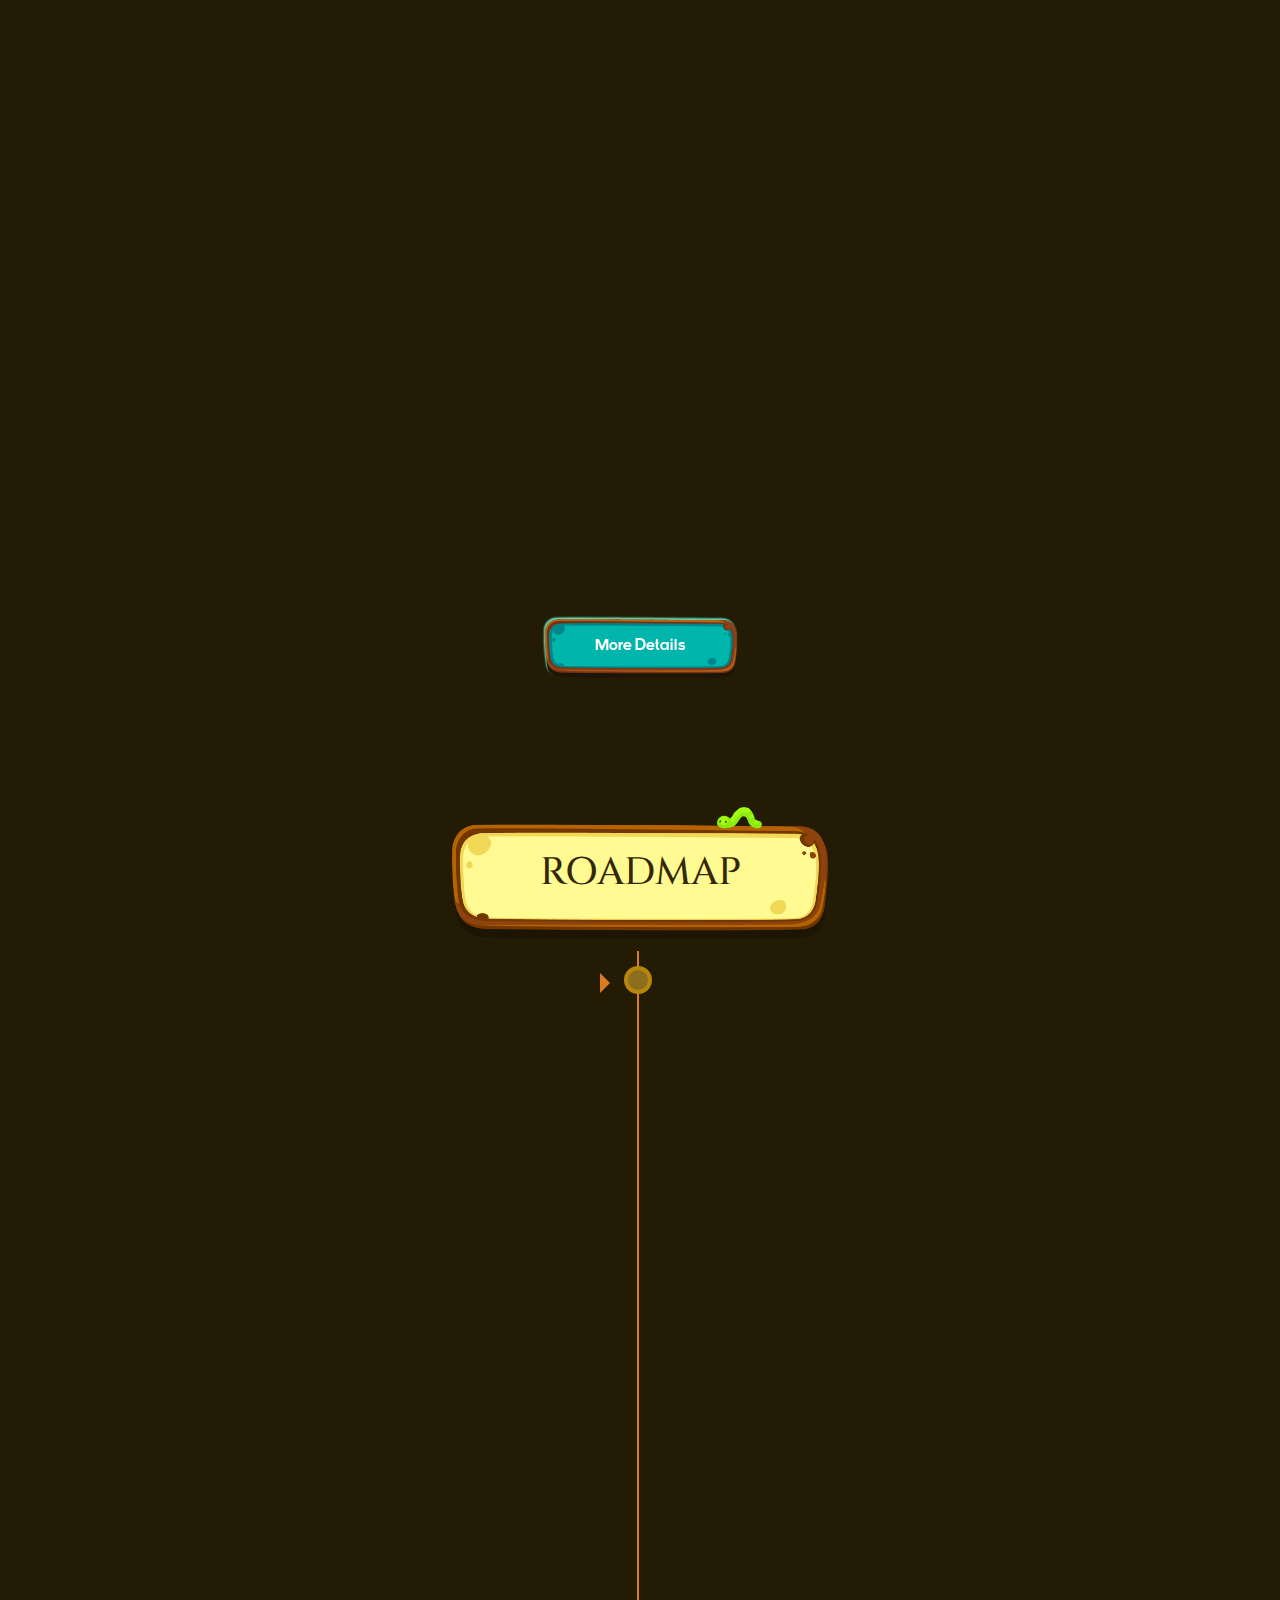
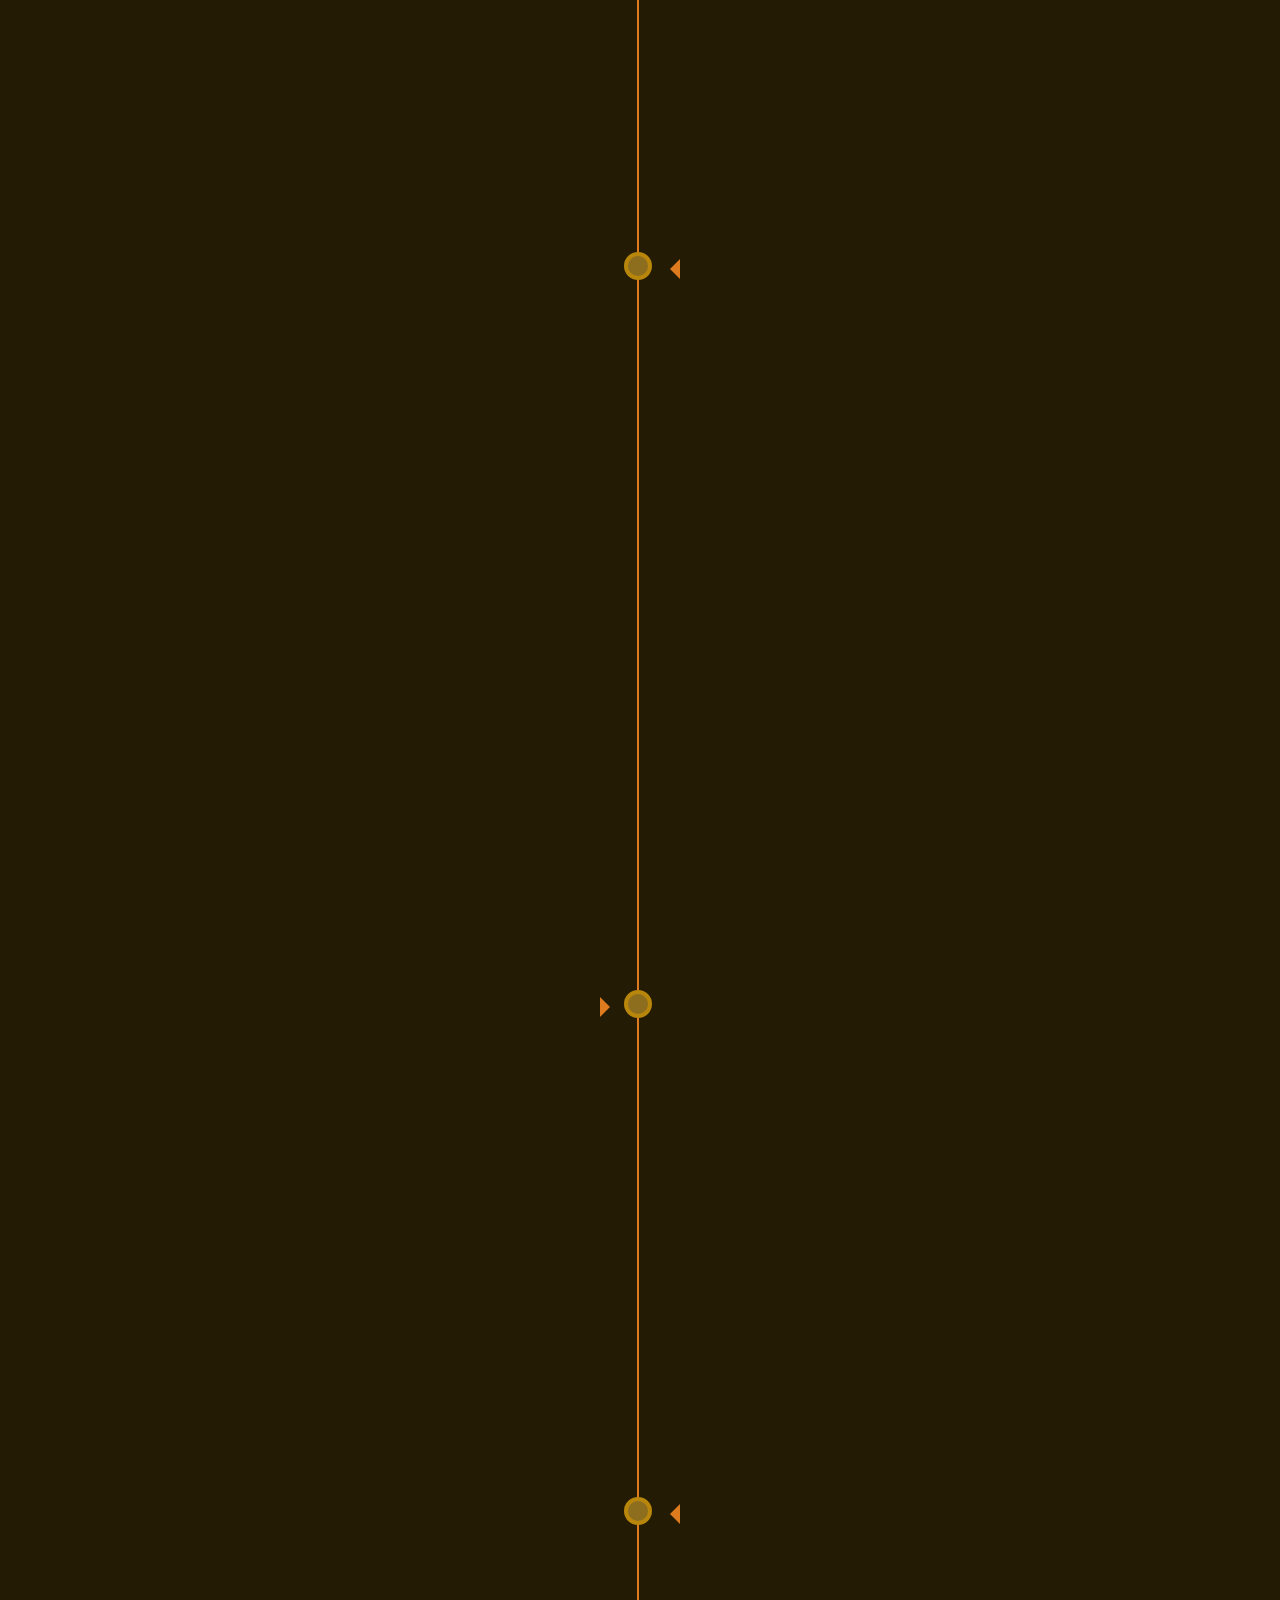
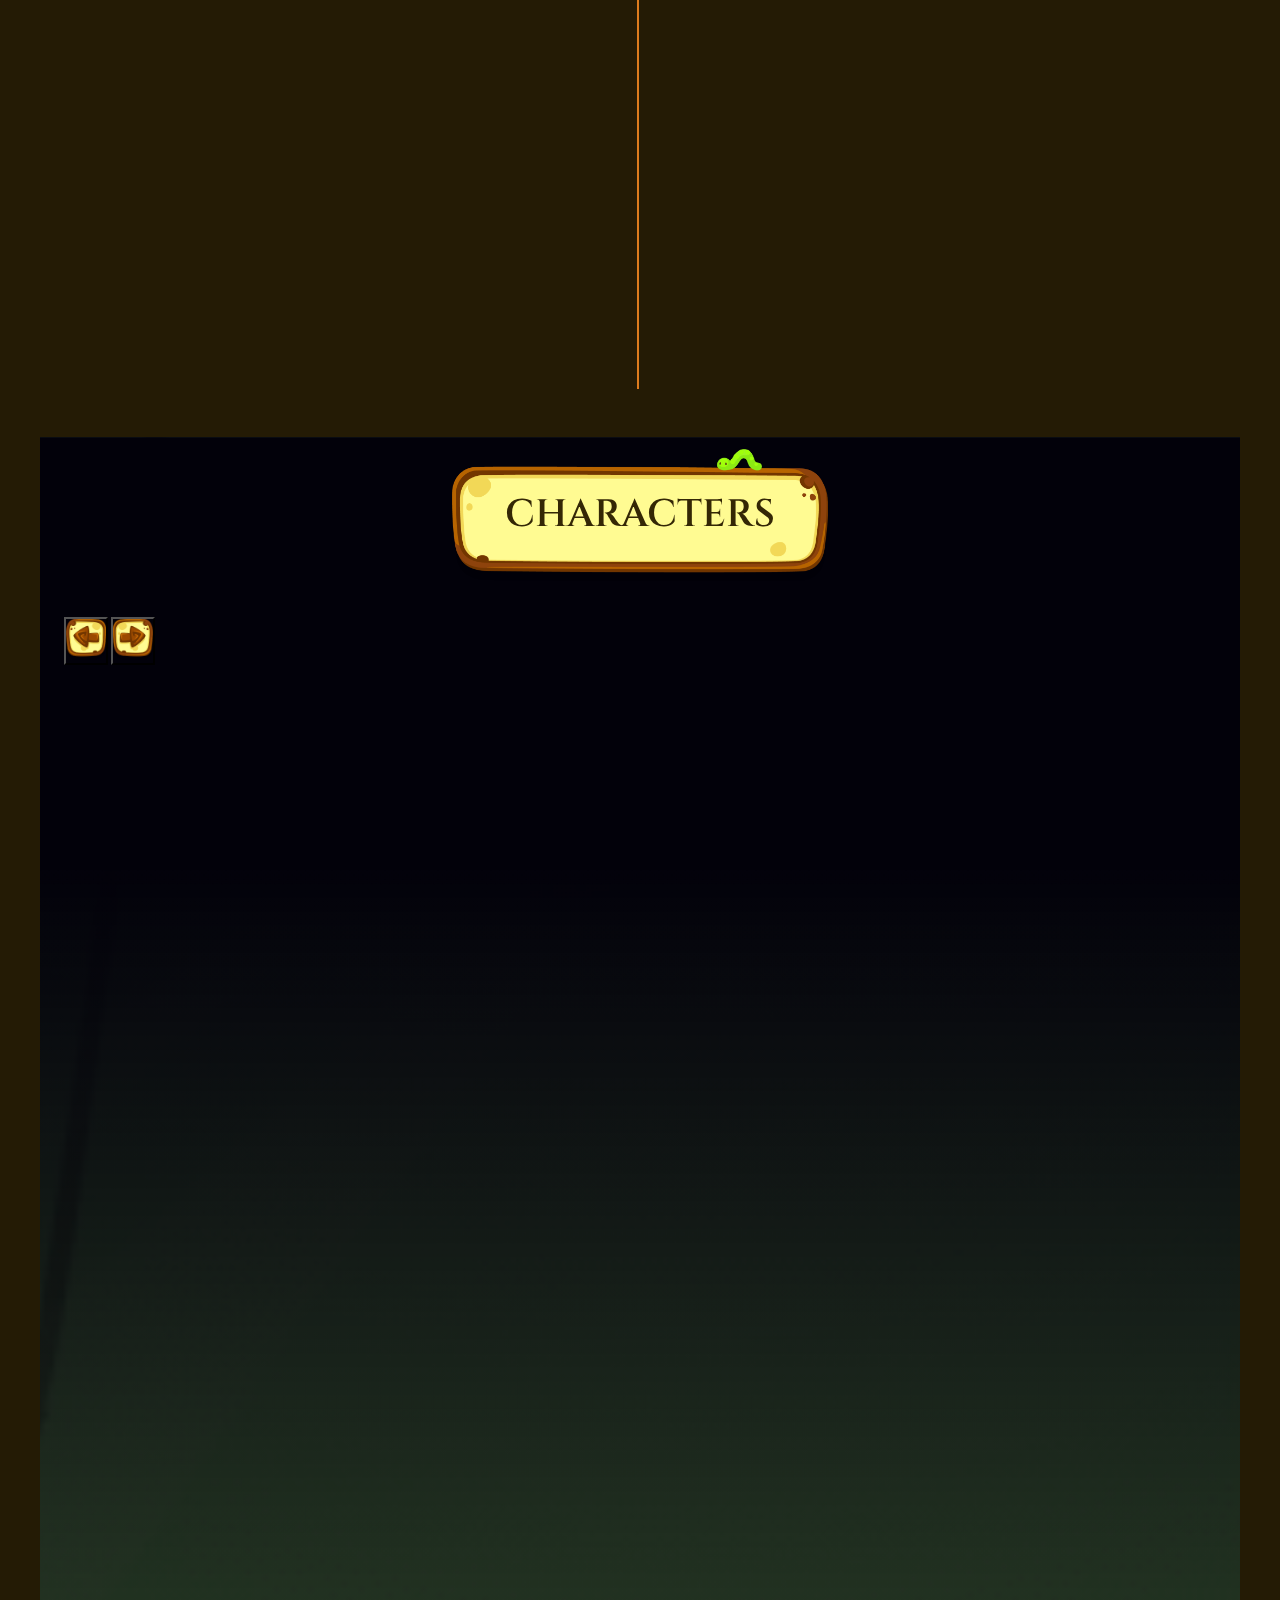
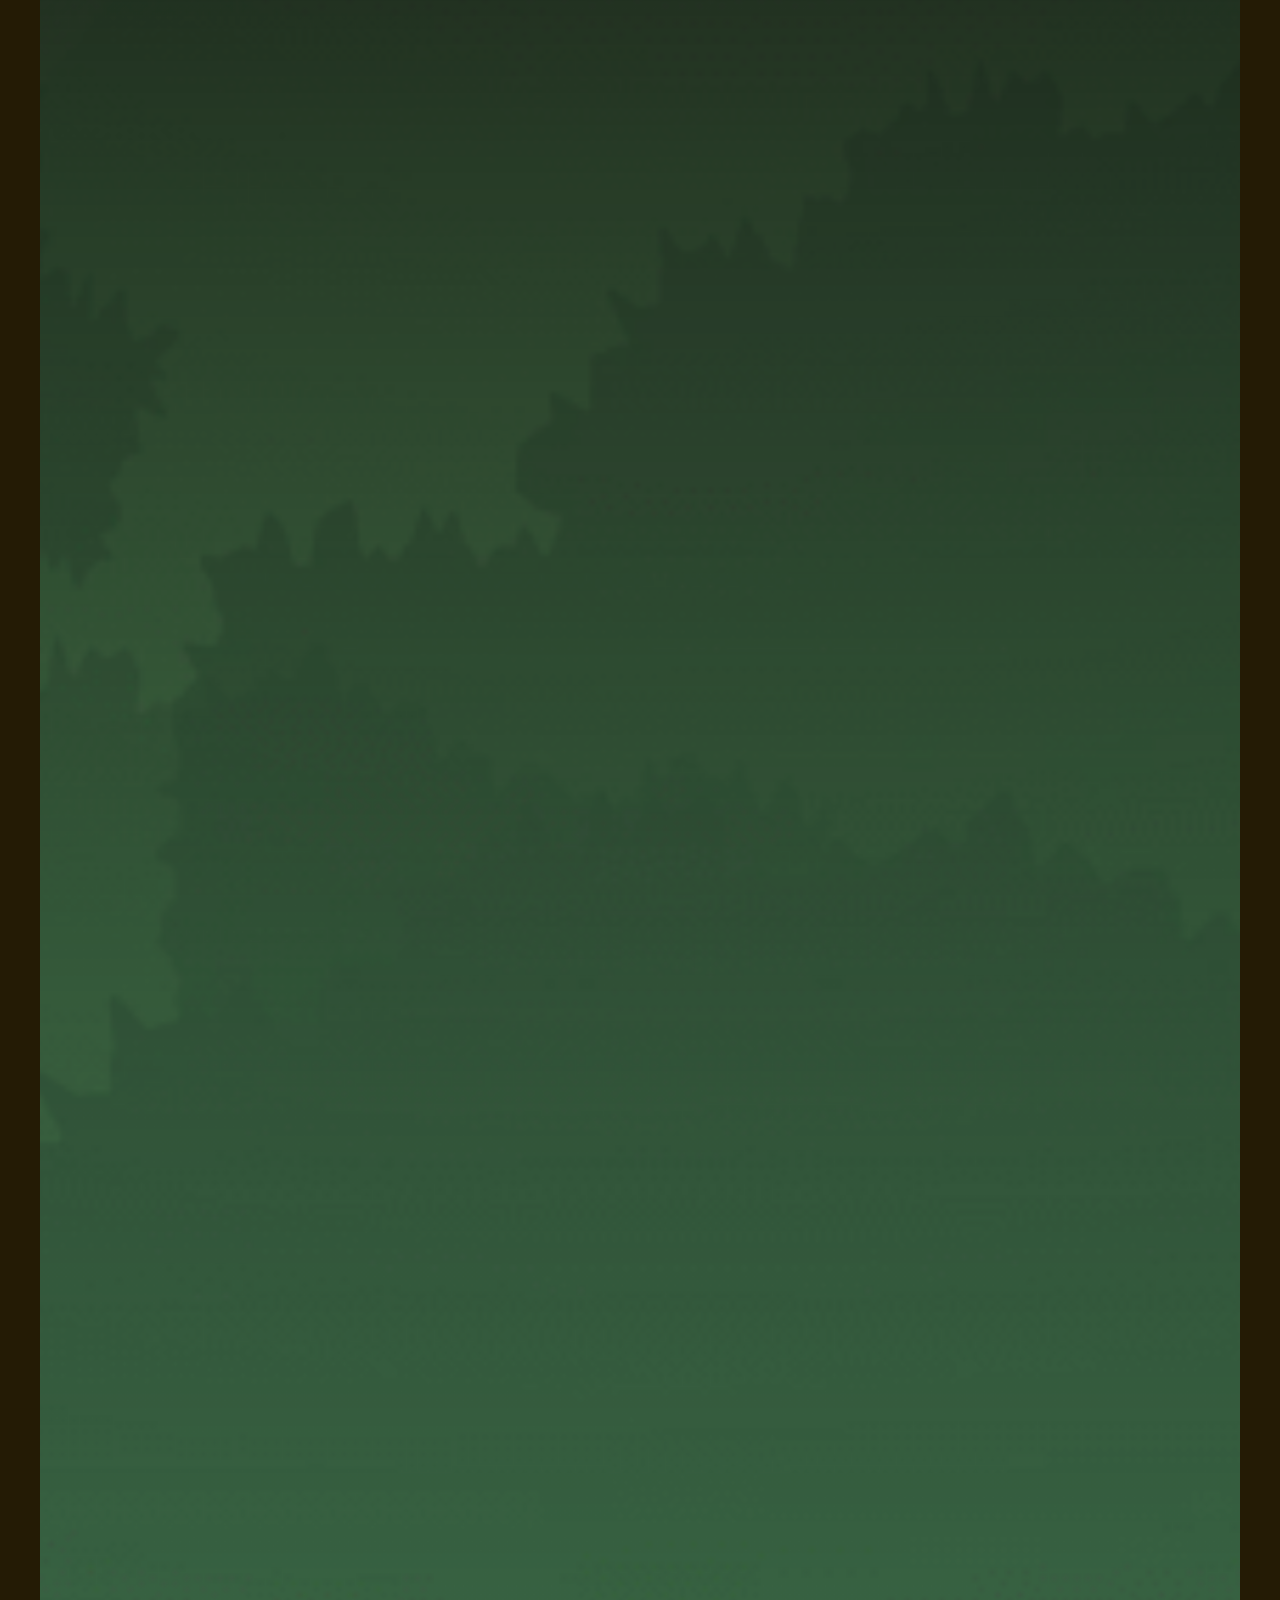
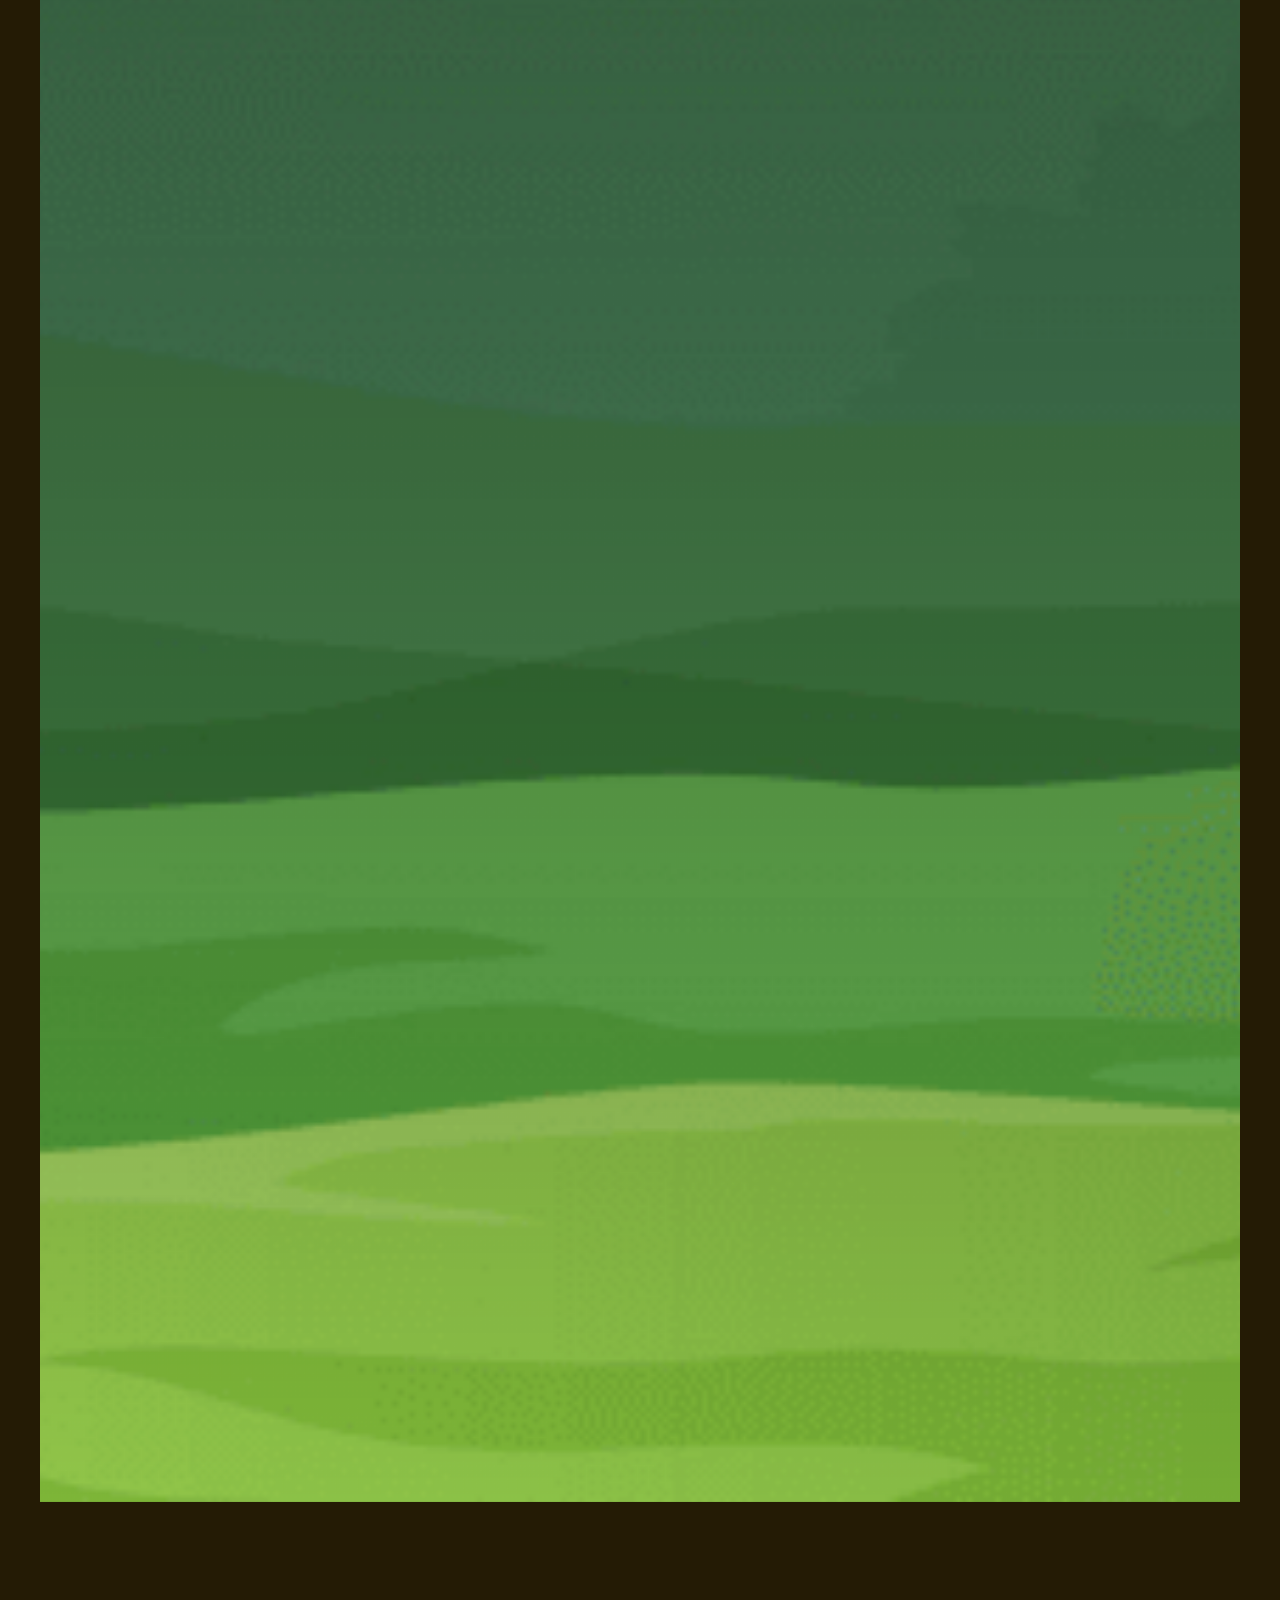
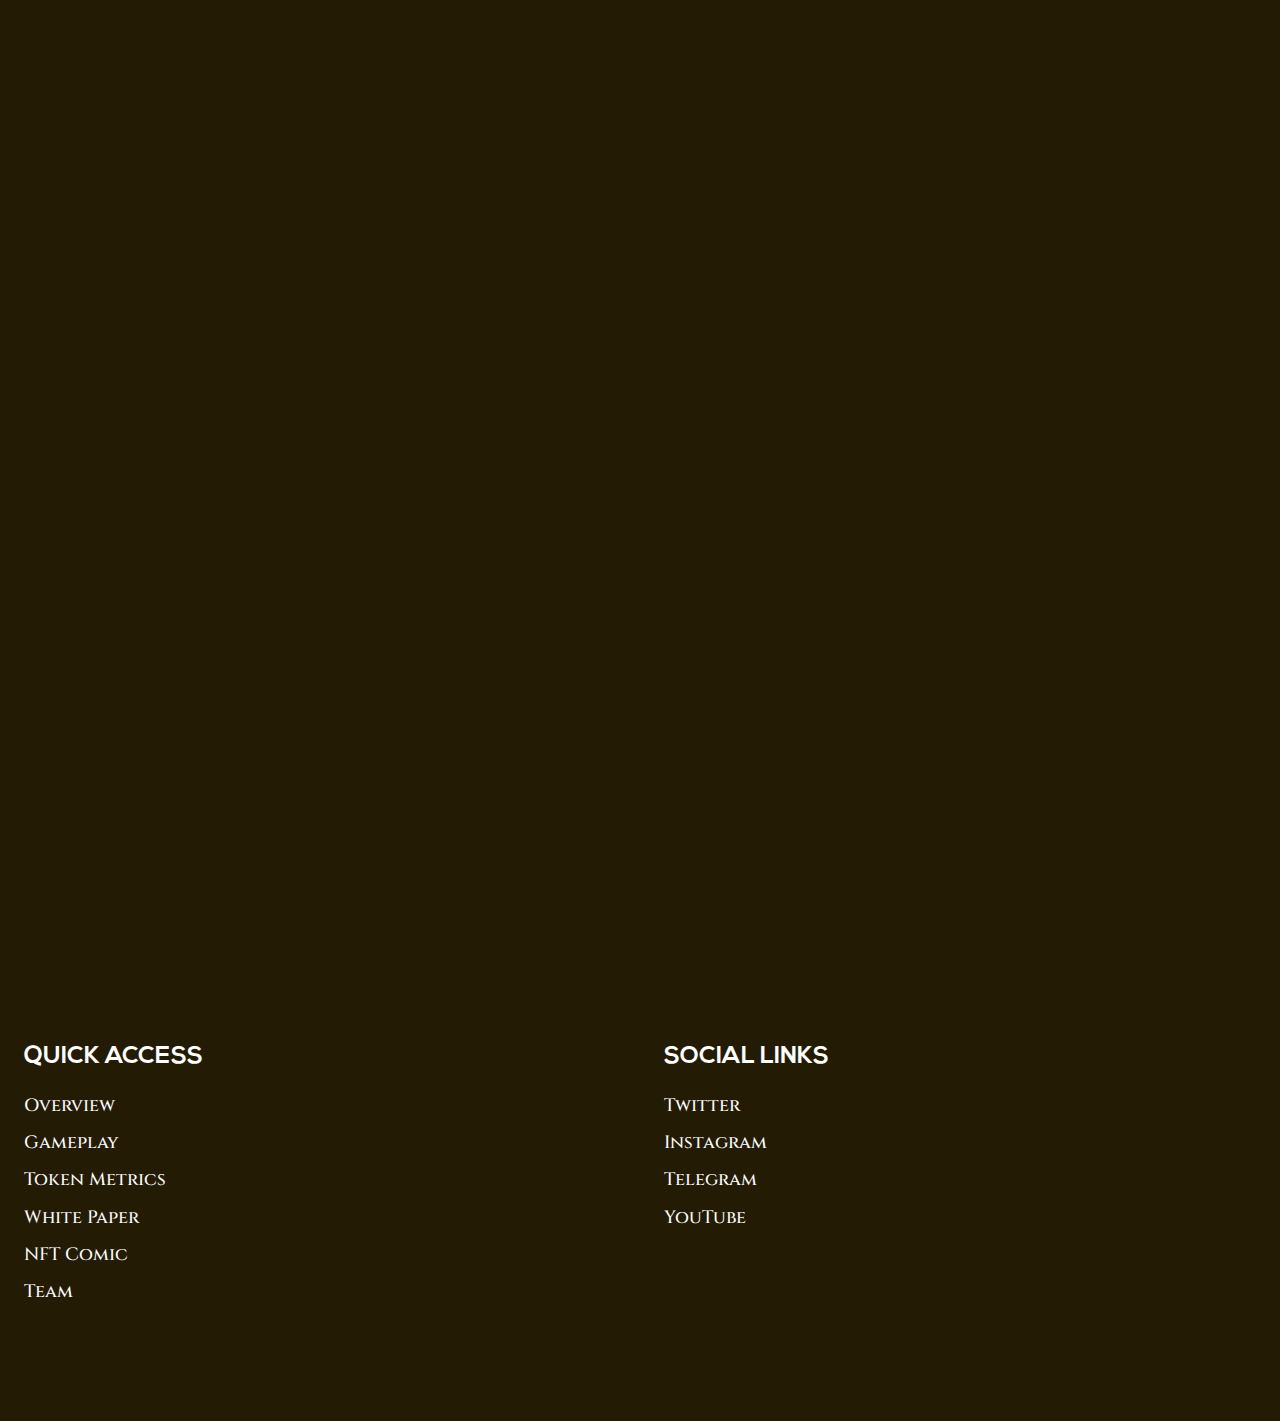
==== commit c6966775: "added modal window" ====
--- a/index.html
+++ b/index.html
@@ -106,10 +106,72 @@
 
 
     <section class="overview-section">
+        <div class="overview-modal" id="modalBox">
+            <div class="modal-wrapper">
+                <header>
+                    <div class="heading-content">
+                        <img src="assets/images/heading-bg.png" class="heading-background">
+                        <h2 class="heading-text">Overview</h2>
+                    </div>
+                    <span class="close" onclick="document.getElementById('modalBox').style.display='none'"><img src="assets/images/close-btn.png"></span>
+                </header>
+                
+                <main>
+                    <h4>Introduction</h4>
+                    <p>Through the parallels of the blockchain comes the next level of P2E gaming 
+                        where players will battle weekly to earn top score on the leaderboard. KINU 
+                        uses the latest blockchain technology to create an all-new experience, 
+                        combining P2E gaming, Anime, Manga and NFTs into something entirely unique: 
+                        The KinuVerse
+                    </p>
+
+                    <h4>Game Development</h4>
+                    <p>The team will be working with well-known Anime voice over actors and screenplay writers to create a
+                        wholesome experience including a P2E game with an Anime storyline based around dogs vs wolves,
+                        a Manga NFT comic book and an Anime series. The nature of the project is to provide an action
+                        packed experience for the investor to keep them entertained. The P2E game is currently in
+                        development and will be live-streamed daily allowing investors a glimpse inside the world of the
+                        creation process.
+                    </p>
+            
+                    <p>Once complete, the game will allow the investor's competitive side to come out. There will be a
+                        leaderboard and the top three players will be rewarded on a weekly basis from the gaming pool wallet.
+                        Points will be rewarded from completing tasks along with completion of each level.
+                    </p>
+
+                    <p>After completion of the game the team will also be releasing an Anime series and an NFT Manga
+                        series, as mentioned previously, evolving KINU into a large-scale brand that goes beyond the
+                        crypto-space. This is a vital step to ensure longevity of the project, as we will be tapping into the vast
+                        commercial possibilities of the gaming, NFT, Anime and Manga communities. To show you how vast the potential is, 
+                        we've compiled some data for you:
+                    </p>
+            
+                        <div class="gameplay-potential">
+                                <section class="potential-list">
+                                    <div class="upper">Anime sales in 2020, worldwide</div> 
+                                    <div class="lower">21.32 billion USD</div>
+                                </section>
+                                <section class="potential-list">
+                                    <div class="upper">Manga sales in 2020, North America</div> 
+                                    <div class="lower">250 million USD</div>      
+                                </section>
+                                <section class="potential-list">
+                                    <div class="upper">NFT sales, worldwide, november 15th 2021 to December 2021</div> 
+                                    <div class="lower">147 million USD</div>
+                                </section>
+                                <section class="potential-list">
+                                    <div class="upper">Gaming industry value in 2020, worldwide</div> 
+                                    <div class="lower">173.7 billion USD</div>
+                                </section>
+                        </div>                        
+                </main>
+
+            </div>
+        </div>
         <div class="description-container">
-            <p>Three Shibas on a mission to rescue their abducted Shiba Puppy from the hand of a
+            <p class="overview-intro-p">Three Shibas on a mission to rescue their abducted Shiba Puppy from the hand of a
                 demon wolf</p>
-                <a href="overview.html" role="button" class="heading-content">
+                <a role="button" class="heading-content pointer-cursor" onclick="document.getElementById('modalBox').style.display='block'">
                     <img src="assets/images/button-lg.png" class="button-img">
                     <span class="button-text">Overview</span>
                 </a>
@@ -148,7 +210,7 @@
 
                 <div class="gameplay-item" data-aos="fade-up" data-aos-duration="700" data-aos-easing="ease-in-quad">
                     <div class="img-icon">
-                        <img src="assets/images/game-char.gif" class="gif-img" alt="iconic image for selecting game character">
+                        <img src="assets/images/game-char.gif" class="gif-img gif-background" alt="iconic image for selecting game character">
                     </div>
                     <div class="text-description margin-bottom">
                         <h4>Choose a character to play</h4>
--- a/assets/css/style.css
+++ b/assets/css/style.css
@@ -61,6 +61,10 @@
 
 button {
   color: #fff;
+}
+
+.pointer-cursor {
+  cursor: pointer;
 }
 
 .button-img {
@@ -189,7 +193,7 @@
 }
 
 p {
-  font-size: 18px;
+  font-size: 16px;
   color: #fff;
   line-height: 1.4;
   font-weight: 500;
@@ -582,7 +586,7 @@
       -ms-flex-align: start;
           align-items: flex-start;
 }
-.overview-section .description-container p {
+.overview-section .description-container .overview-intro-p {
   font-size: 24px;
   max-width: 500px;
   font-weight: 500;
@@ -602,6 +606,7 @@
 .overview-section .image-container h2 {
   position: relative;
   text-align: center;
+  color: #342705;
   top: 20%;
 }
 .overview-section .image-container .video-container {
@@ -623,6 +628,100 @@
   width: 65%;
   margin-top: 12px;
   margin-left: 12px;
+}
+
+.overview-modal {
+  display: none;
+  /* Hidden by default */
+  position: fixed;
+  /* Stay in place */
+  z-index: 1;
+  /* Sit on top */
+  padding-top: 100px;
+  /* Location of the box */
+  padding-bottom: 12px;
+  left: 0;
+  top: 0;
+  width: 100%;
+  /* Full width */
+  height: 100%;
+  /* Full height */
+  overflow: auto;
+  /* Enable scroll if needed */
+  background-color: black;
+  /* Fallback color */
+  background-color: rgba(0, 0, 0, 0.4);
+  /* Black w/ opacity */
+}
+
+.modal-wrapper {
+  background: #222;
+  padding: 24px;
+  max-width: 700px;
+  height: auto;
+  margin: auto;
+}
+.modal-wrapper header {
+  display: -webkit-box;
+  display: -ms-flexbox;
+  display: flex;
+  -webkit-box-pack: center;
+      -ms-flex-pack: center;
+          justify-content: center;
+  -webkit-box-align: center;
+      -ms-flex-align: center;
+          align-items: center;
+}
+.modal-wrapper .heading-background {
+  max-width: 300px;
+}
+.modal-wrapper .heading-text {
+  font-family: ViceCitySans;
+  text-transform: none;
+  color: #342705;
+  margin-top: 24px;
+}
+.modal-wrapper .close img {
+  -ms-flex-item-align: end;
+      align-self: flex-end;
+  width: 30px;
+  height: auto;
+  margin-left: 60px;
+  cursor: pointer;
+}
+.modal-wrapper .close img:hover, .modal-wrapper .close img:focus {
+  cursor: pointer;
+  -webkit-transition: 0.3s;
+  transition: 0.3s;
+}
+.modal-wrapper main h4 {
+  color: #20BFB7;
+  font-size: 24px;
+  margin-bottom: 12px;
+  margin-top: 36px;
+}
+.modal-wrapper main p {
+  font-family: "Cinzel", serif;
+  font-size: 14px;
+  margin-bottom: 24px;
+}
+.modal-wrapper .gameplay-potential {
+  font-family: "Cinzel", serif;
+  font-size: 14px;
+  font-weight: 600;
+}
+.modal-wrapper .gameplay-potential div {
+  padding: 12px;
+}
+.modal-wrapper .gameplay-potential .potential-list {
+  background-color: #fff;
+  margin-bottom: 24px;
+}
+.modal-wrapper .gameplay-potential .upper {
+  color: #000;
+}
+.modal-wrapper .gameplay-potential .lower {
+  background-color: #FD5200;
 }
 
 @media only screen and (max-width: 800px) {
@@ -656,8 +755,24 @@
     max-height: 310px;
   }
 }
+@media (max-width: 750px) {
+  .modal-wrapper {
+    width: 70%;
+  }
+  .modal-wrapper .close img {
+    margin-left: 55px;
+  }
+}
+@media (max-width: 600px) {
+  .modal-wrapper {
+    width: 80%;
+  }
+  .modal-wrapper .heading-background {
+    max-width: 200px;
+  }
+}
 @media (max-width: 550px) {
-  .overview-section .description-container p {
+  .overview-section .description-container .overview-intro-p {
     font-size: 18px;
     line-height: 1.2;
   }
@@ -678,6 +793,14 @@
 @media (max-width: 450px) {
   .overview-section .image-container h2 {
     top: 30%;
+  }
+}
+@media (max-width: 430px) {
+  .modal-wrapper {
+    width: 90%;
+  }
+  .modal-wrapper .close img {
+    margin-left: 20px;
   }
 }
 @media (max-width: 400px) {
@@ -750,11 +873,16 @@
   margin-bottom: 24px;
 }
 .gameplay-item img.gif-img {
-  width: 80%;
+  width: 50%;
   height: auto;
 }
 .gameplay-item img.kinu-img {
   width: 60%;
+  height: auto;
+}
+.gameplay-item .gif-background {
+  background: url("../images/paper-bg.png") no-repeat center;
+  background-size: contain;
   height: auto;
 }
 .gameplay-item h4 {
@@ -1167,12 +1295,13 @@
   padding: 24px;
 }
 .footer-container .footer-content h4 {
-  font-family: "Cinzel", serif;
+  font-family: ViceCitySans;
   text-transform: uppercase;
   margin-bottom: 24px;
 }
 .footer-container .footer-content li {
   margin-bottom: 12px;
+  font-family: "Cinzel", serif;
 }
 .footer-container .footer-content li a {
   -webkit-transition: all 0.3s;
@@ -1201,10 +1330,16 @@
     padding-left: 12px;
     padding-bottom: 12px;
   }
-  .footer-container .footer-conten {
-    -webkit-box-flex: 0;
-        -ms-flex: 0;
-            flex: 0;
+}
+@media (max-width: 600px) {
+  .footer-container {
+    -webkit-box-orient: vertical;
+    -webkit-box-direction: normal;
+        -ms-flex-direction: column;
+            flex-direction: column;
+  }
+  .footer-container .footer-content {
+    width: 100%;
   }
 }
 /*======END OF FOOTER SECTION STYLING=====*/
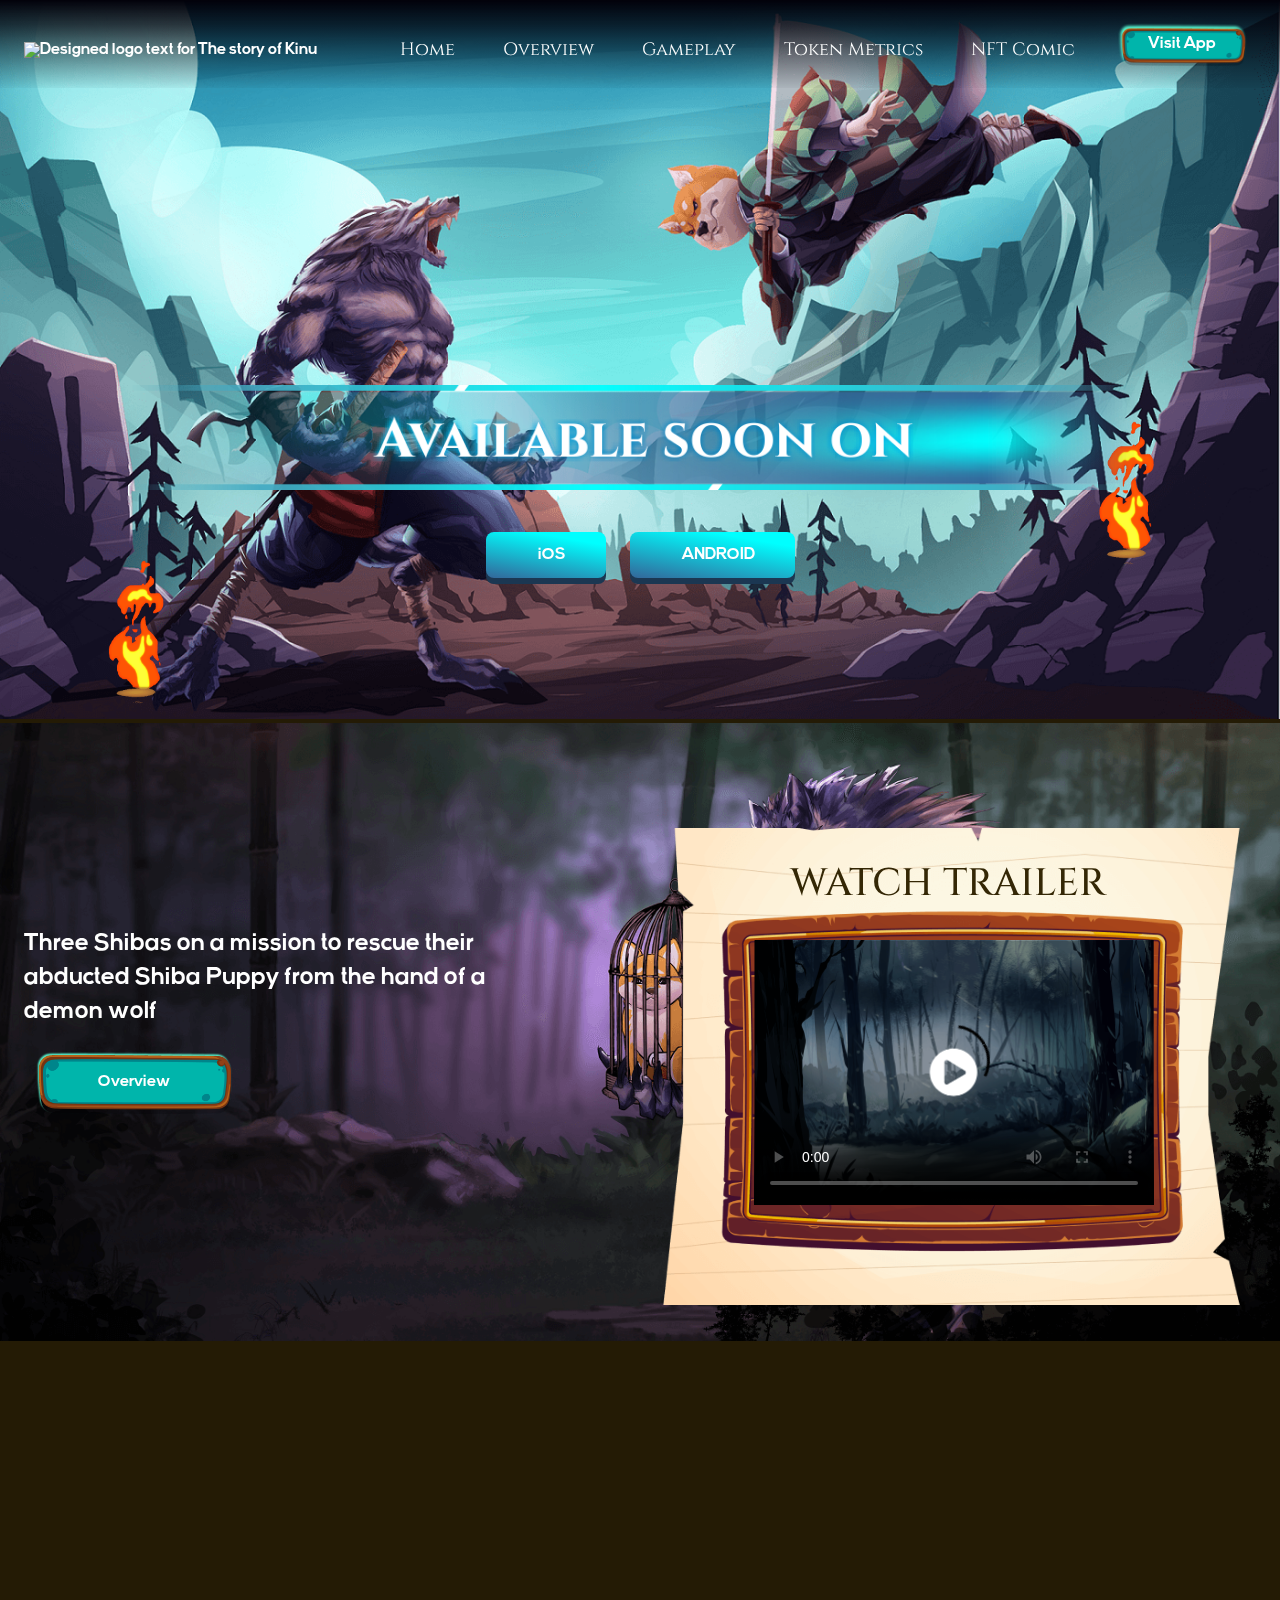
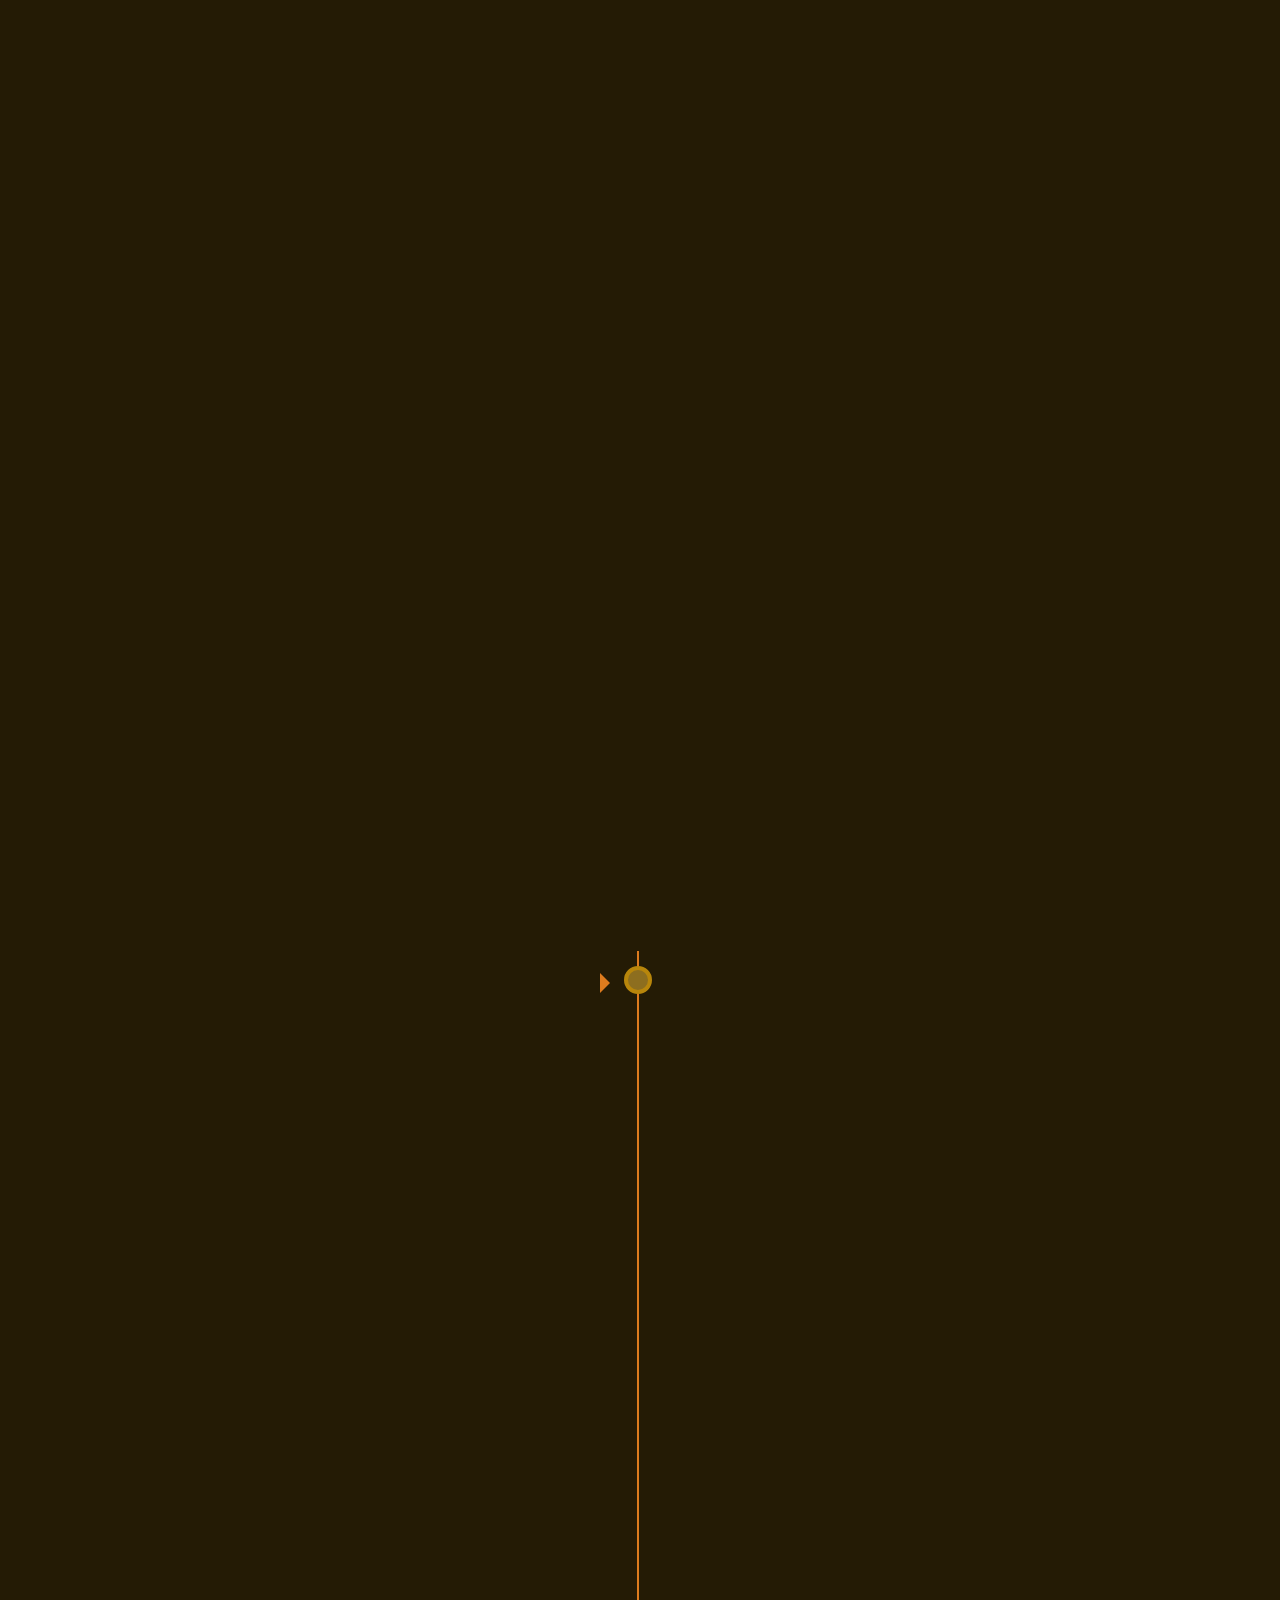
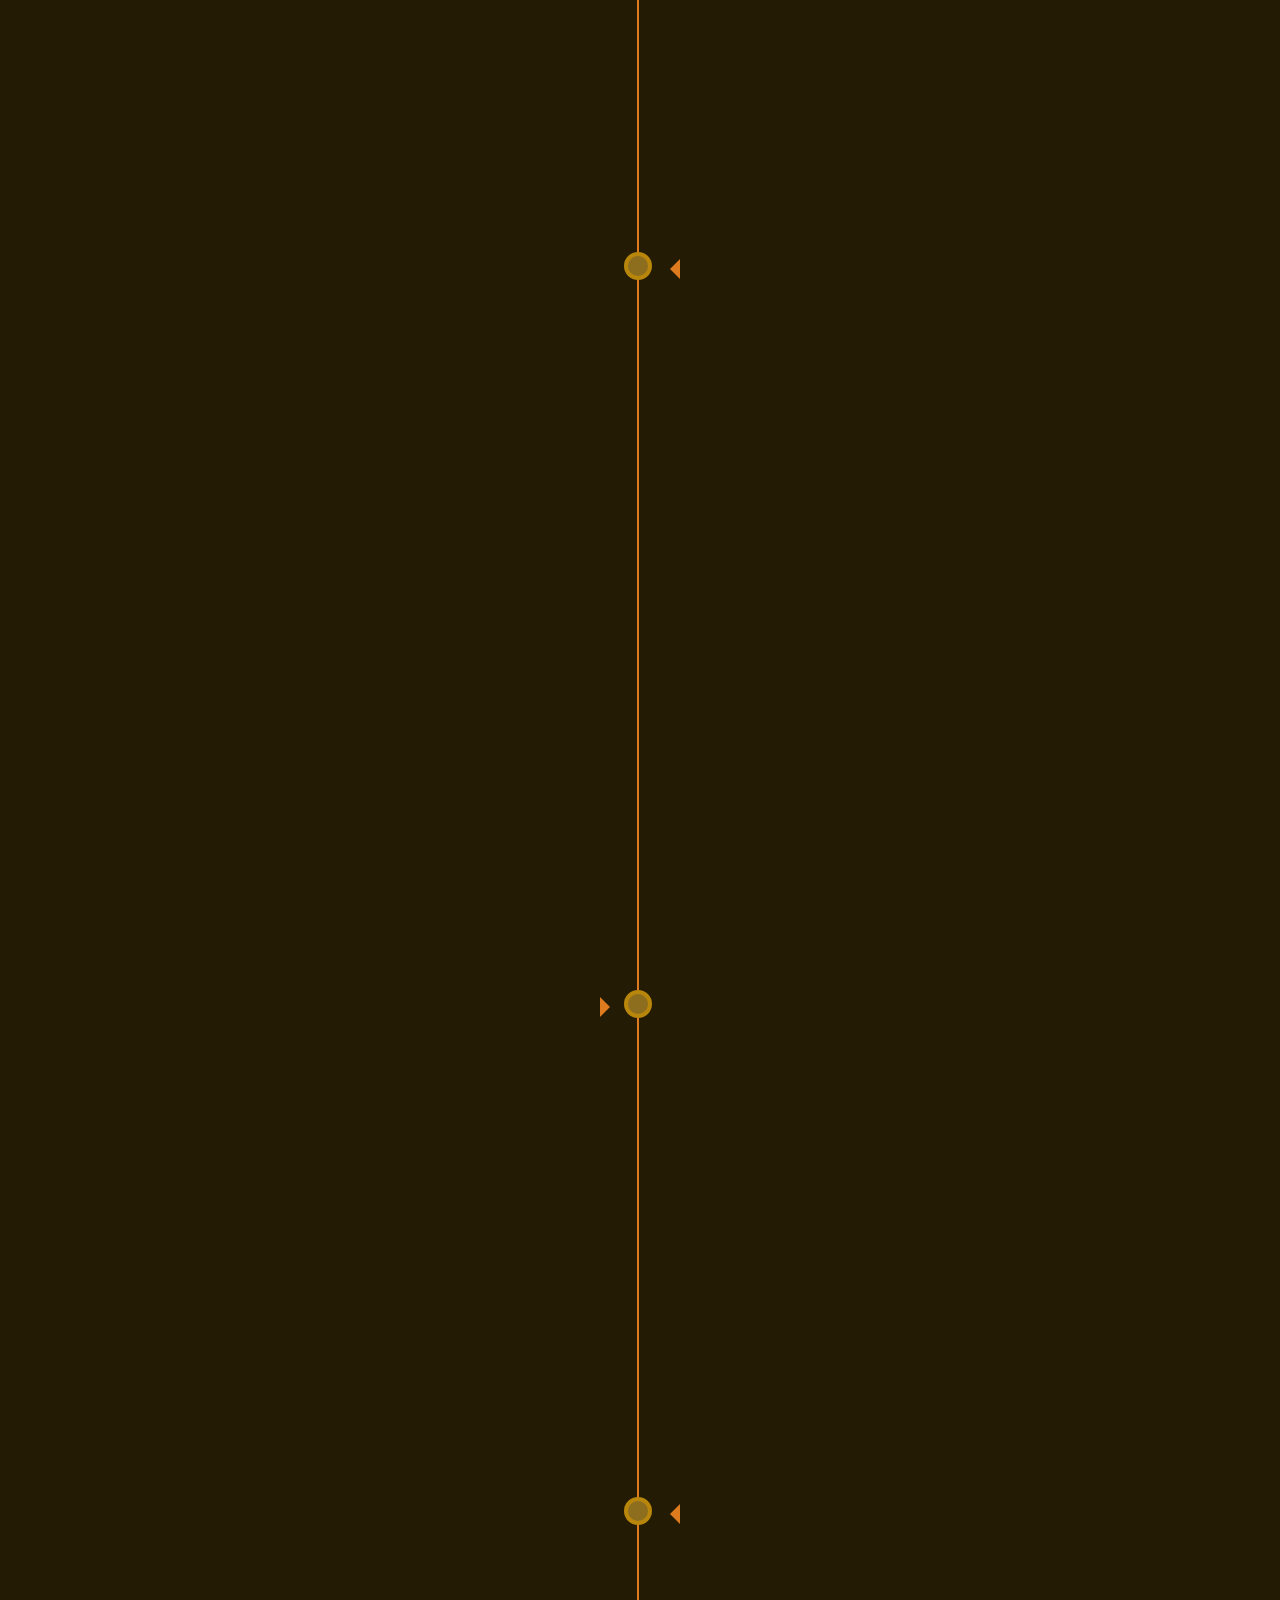
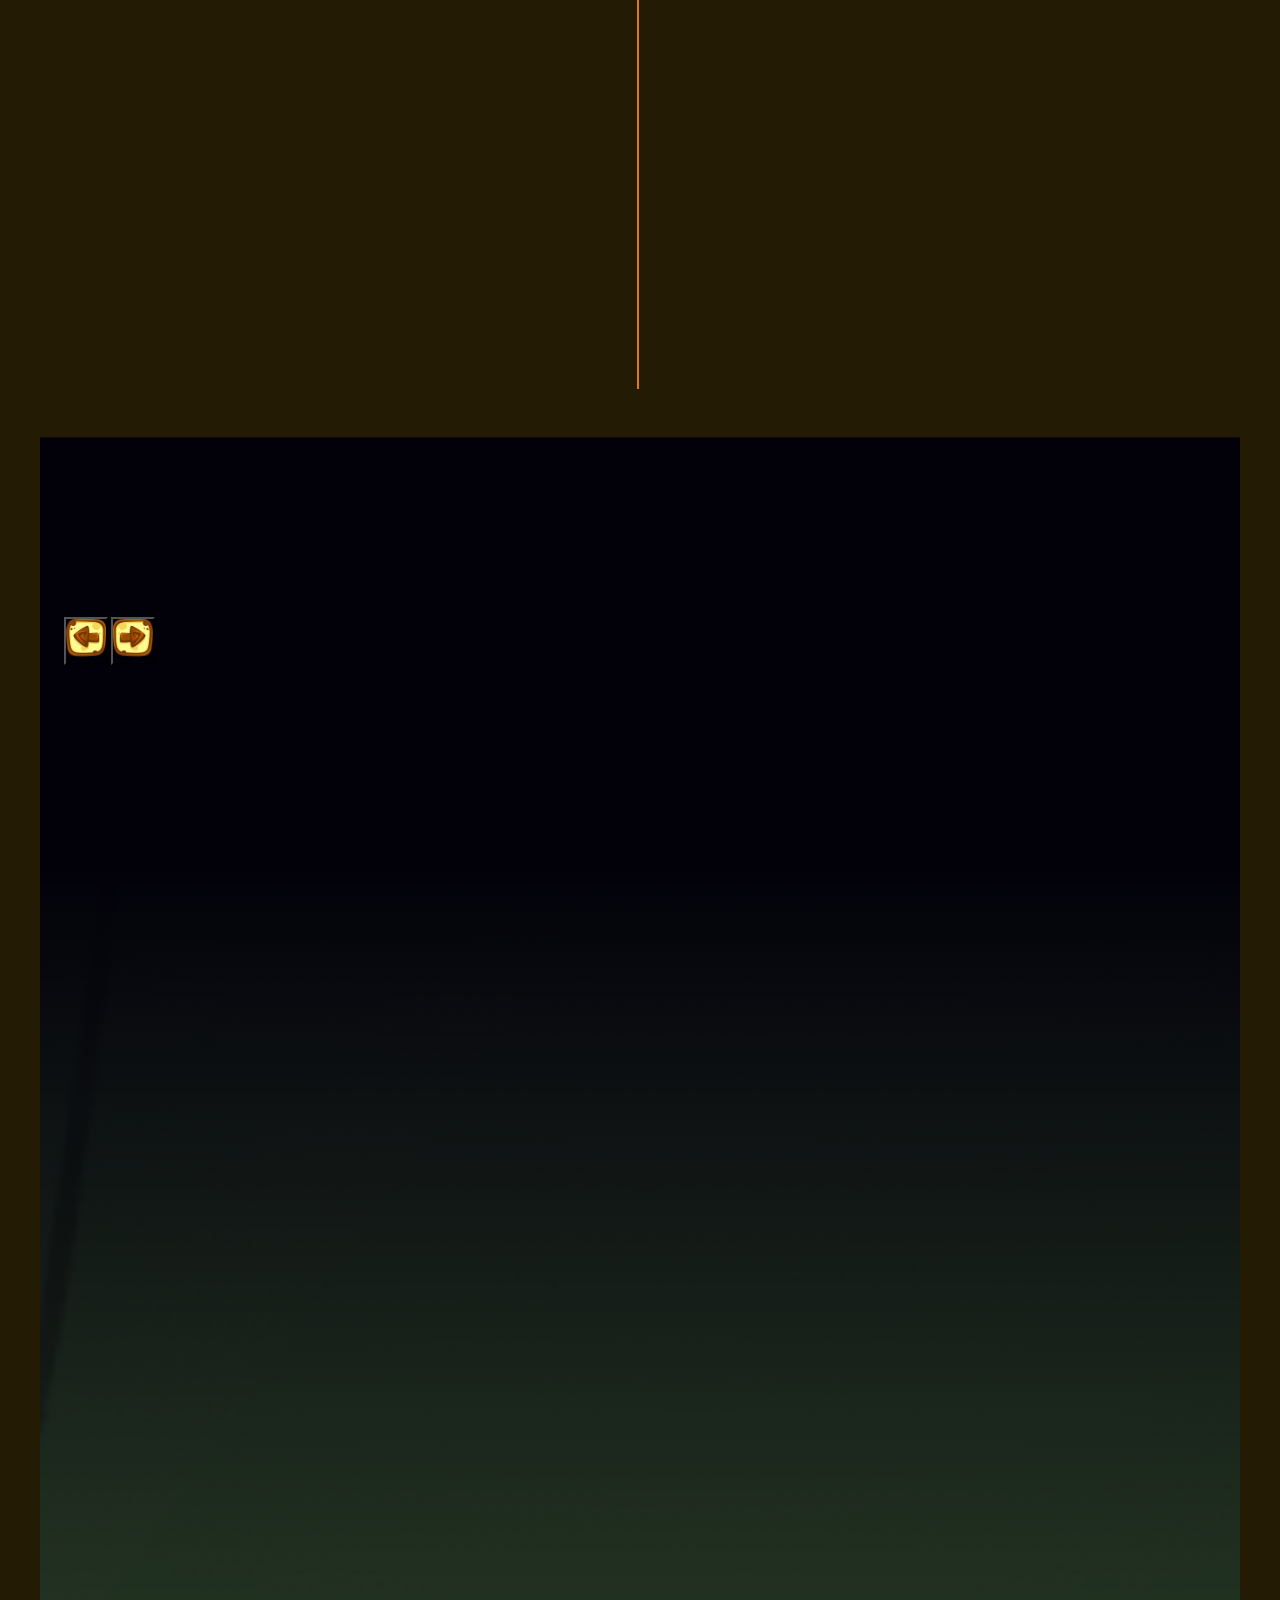
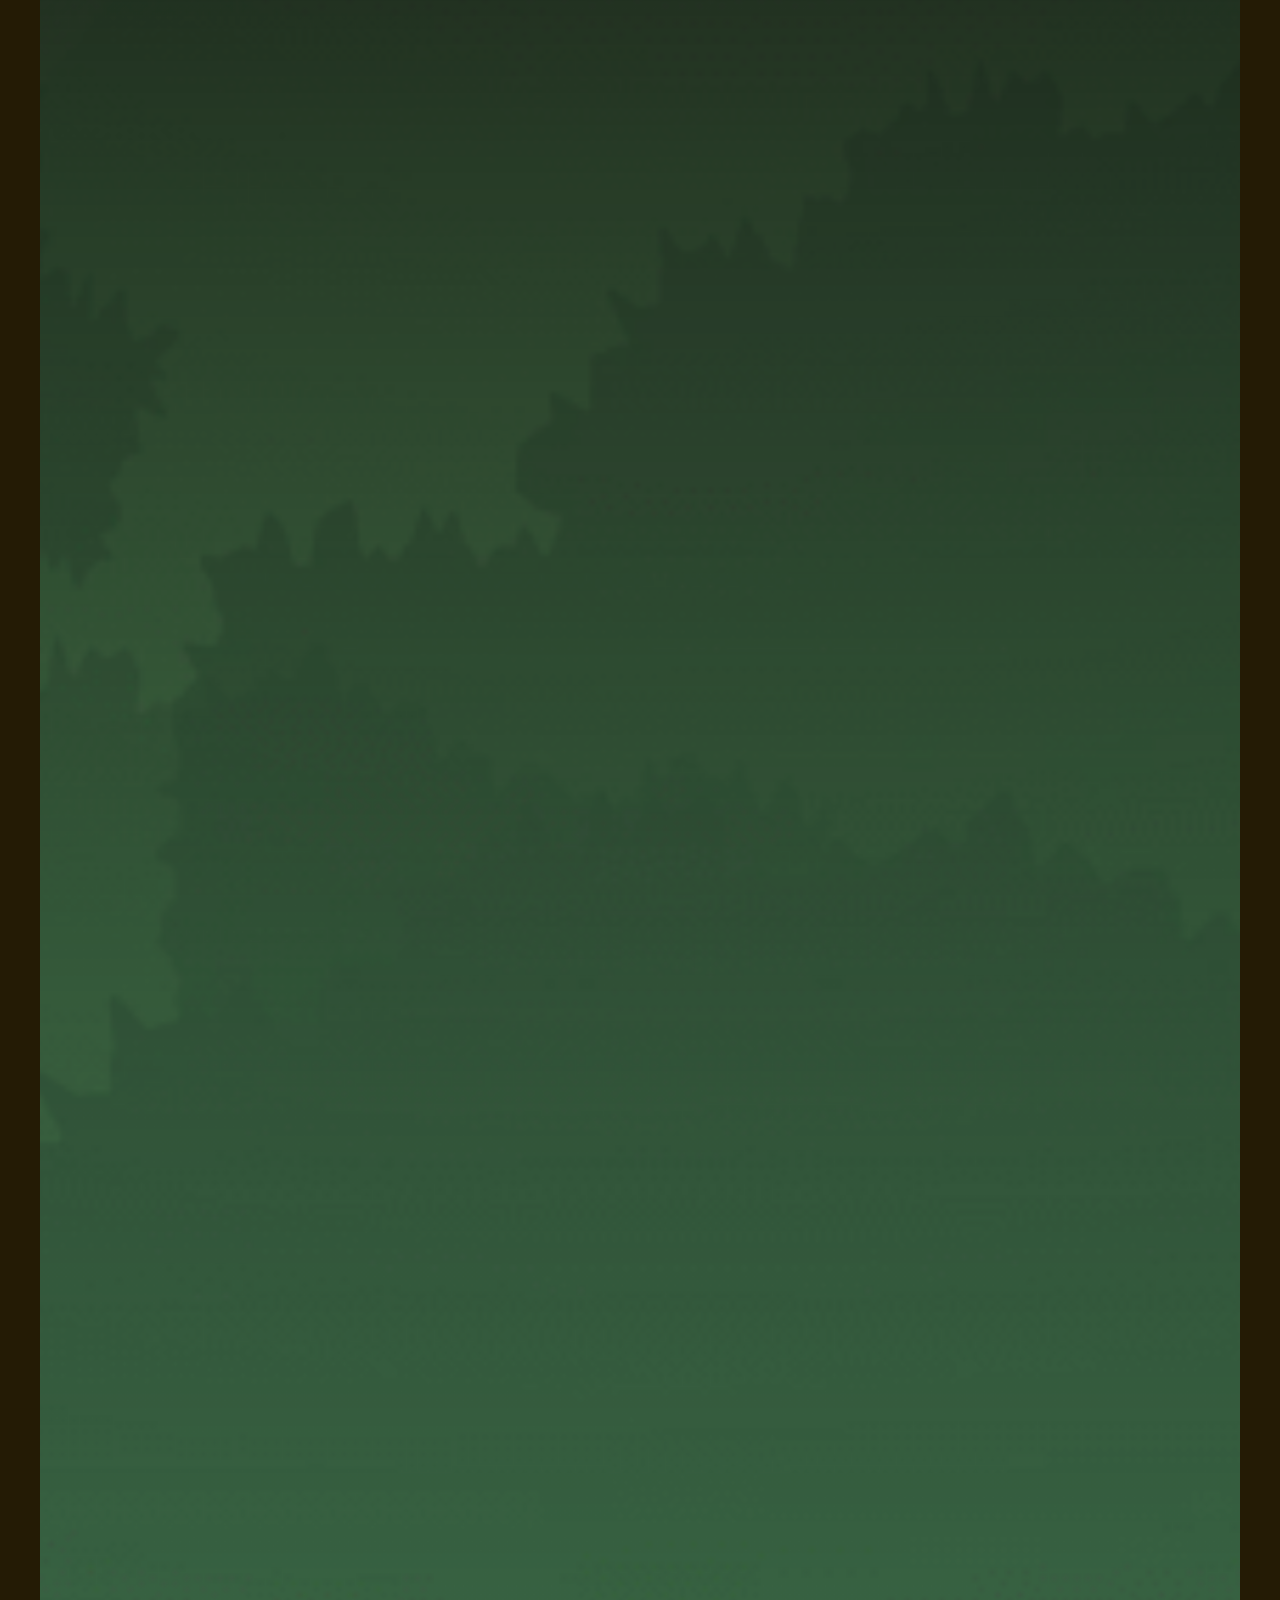
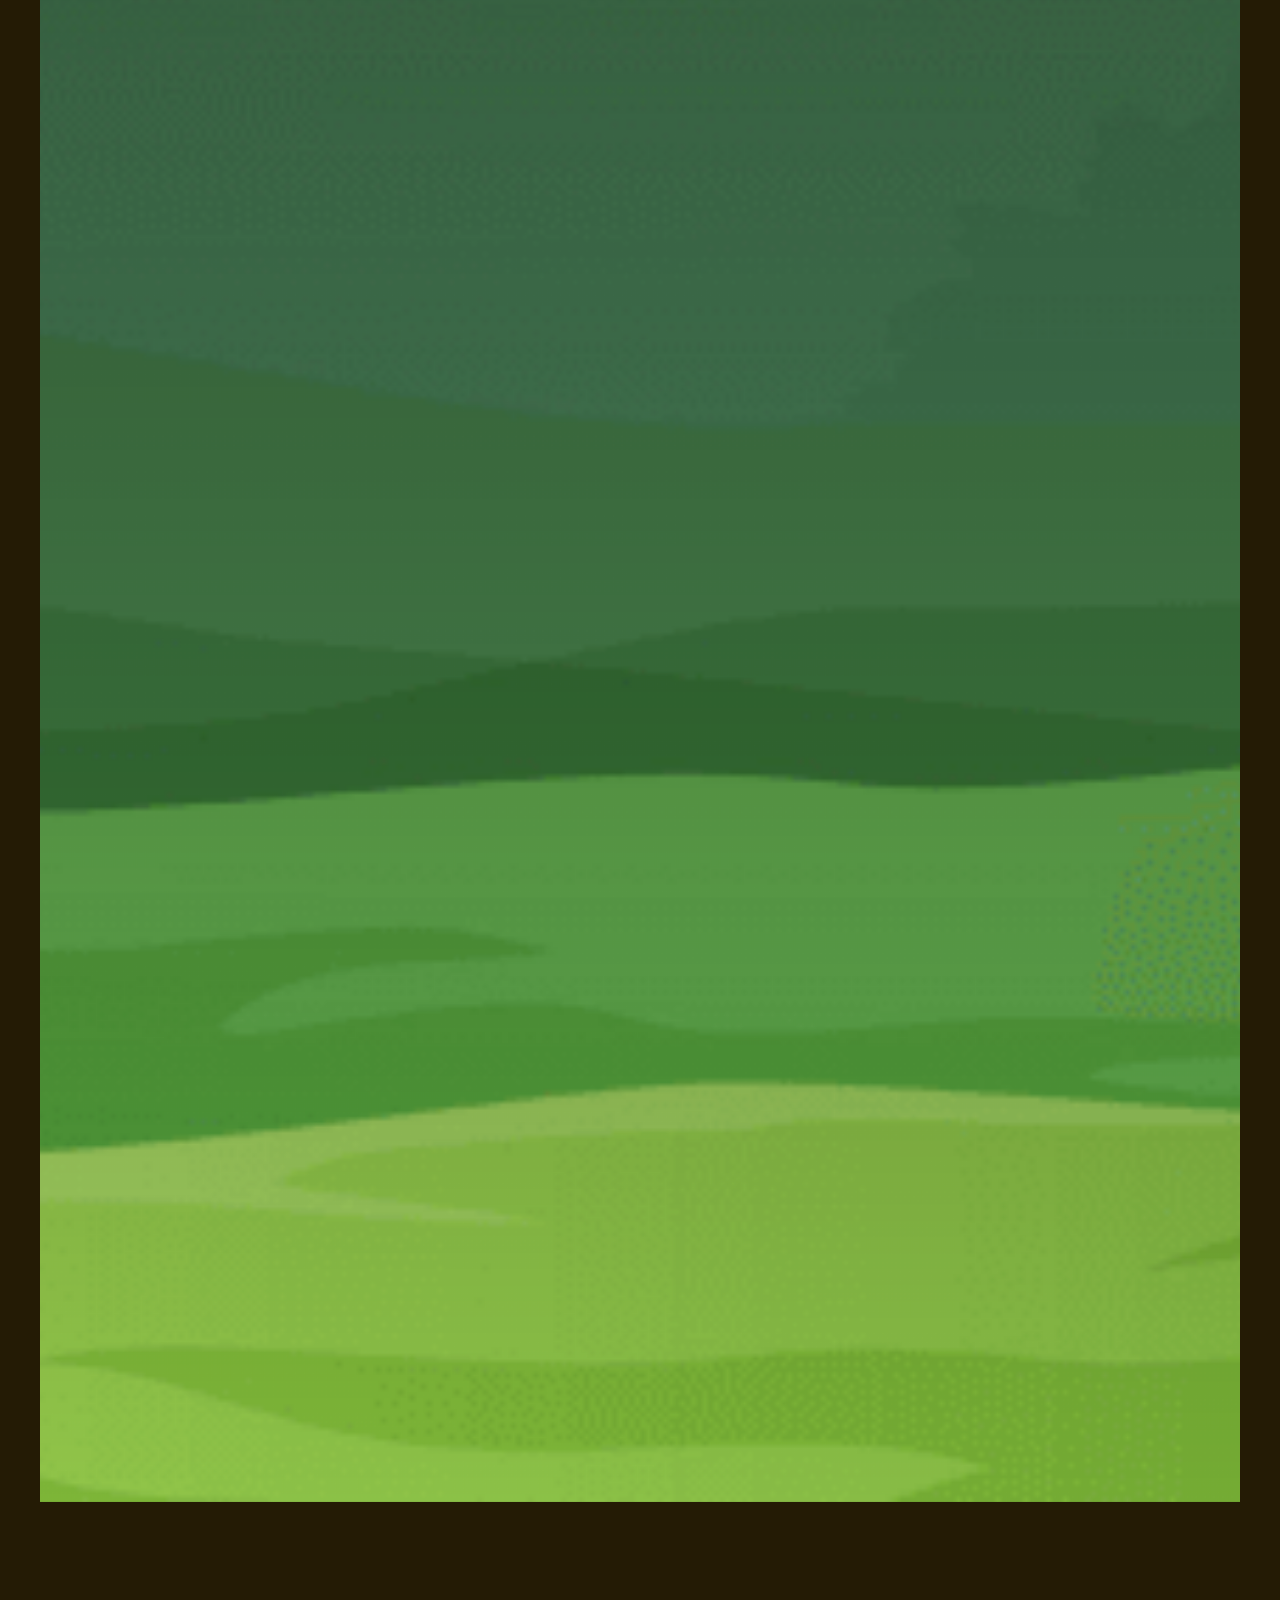
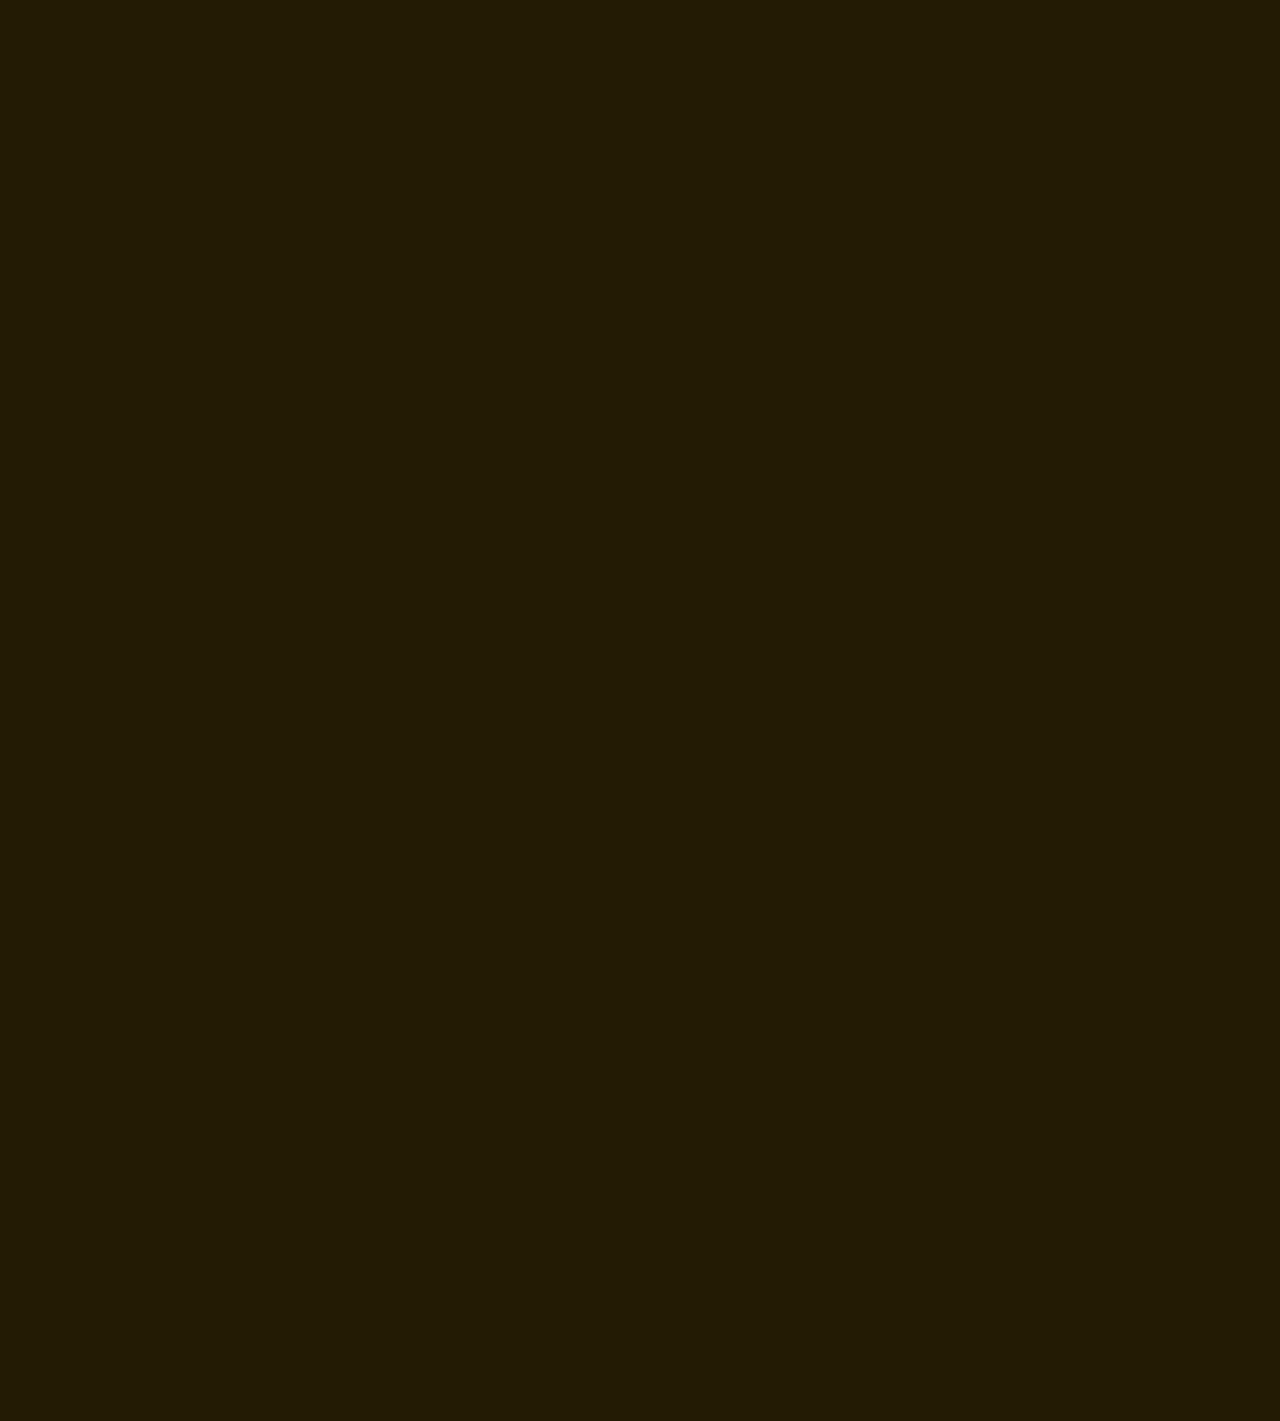
==== commit 1cd53b12: "added animation to website" ====
--- a/index.html
+++ b/index.html
@@ -55,7 +55,7 @@
                         <a href="index.html" class="nav-link">Home</a>
                     </li>
                     <li class="nav-item">
-                        <a href="overview.html" class="nav-link">Overview</a>
+                        <a href="#overview-section" class="nav-link">Overview</a>
                     </li>
                     <li class="nav-item">
                         <a href="gameplay.html" class="nav-link">Gameplay</a>
@@ -105,11 +105,11 @@
     </header>
 
 
-    <section class="overview-section">
+    <section class="overview-section" id="overview-section">
         <div class="overview-modal" id="modalBox">
             <div class="modal-wrapper">
                 <header>
-                    <div class="heading-content">
+                    <div class="heading-content" data-aos="fade-up" data-aos-duration="550" data-aos-easing="ease-in-quad">
                         <img src="assets/images/heading-bg.png" class="heading-background">
                         <h2 class="heading-text">Overview</h2>
                     </div>
@@ -168,16 +168,16 @@
 
             </div>
         </div>
-        <div class="description-container">
+        <div class="description-container" data-aos="fade-up" data-aos-duration="600" data-aos-easing="ease-in-quad">
             <p class="overview-intro-p">Three Shibas on a mission to rescue their abducted Shiba Puppy from the hand of a
                 demon wolf</p>
-                <a role="button" class="heading-content pointer-cursor" onclick="document.getElementById('modalBox').style.display='block'">
+                <a role="button" class="heading-content pointer-cursor floating" onclick="document.getElementById('modalBox').style.display='block'">
                     <img src="assets/images/button-lg.png" class="button-img">
                     <span class="button-text">Overview</span>
                 </a>
         </div>
 
-        <div class="image-container">
+        <div class="image-container" data-aos="fade-up" data-aos-duration="650" data-aos-easing="ease-in-quad">
             <h2>WATCH TRAILER</h2>
             <div class="video-container">
                 <video src="assets/images/mov_bbb.mp4" poster="assets/images/video-img.png" preload controls>
@@ -192,7 +192,7 @@
     
 
     <section class="gameplay-section">
-        <div class="heading-content">
+        <div class="heading-content" data-aos="fade-up" data-aos-duration="550" data-aos-easing="ease-in-quad">
             <img src="assets/images/heading-bg.png" class="heading-background">
             <h2 class="heading-text">the gameplay</h2>
         </div>
@@ -229,7 +229,7 @@
                     </div>
                 </div>
             </div>
-            <a href="gameplay.html" role="button">
+            <a href="gameplay.html" role="button" class="floating" data-aos="fade-up" data-aos-duration="650" data-aos-easing="ease-in-quad">
             <img src="assets/images/button-lg.png" class="button-img">
             <span class="button-text">More Details</span>
             </a>
@@ -239,7 +239,7 @@
     </section>
 
     <section class="roadmap-section">
-        <div class="heading-content">
+        <div class="heading-content" data-aos="fade-up" data-aos-duration="550" data-aos-easing="ease-in-quad">
             <img src="assets/images/heading-bg.png" class="heading-background">
             <h2 class="heading-text">roadmap</h2>
         </div>
@@ -349,7 +349,7 @@
 
 
     <section class="character-section">
-        <div class="heading-content">
+        <div class="heading-content" data-aos="fade-up" data-aos-duration="500" data-aos-easing="ease-in-quad">
             <img src="assets/images/heading-bg.png" class="heading-background">
             <h2 class="heading-text">characters</h2>
         </div>
@@ -452,23 +452,22 @@
     </section>
 
 
-   <footer>
+    <footer>
        <main class="footer-container">
-           <div class="quick-access footer-content">
+           <div class="quick-access footer-content" data-aos="fade-up" data-aos-duration="600" data-aos-easing="ease-in-quad">
                <h4>Quick Access</h4>
                <div class="link-list">
                    <ul>
-                       <li class="list-item"><a href="overview.html">Overview</a></li>
+                       <li class="list-item"><a href="#overview-section">Overview</a></li>
                        <li class="list-item"><a href="gameplay.html">Gameplay</a></li>
                        <li class="list-item"><a href="token.html">Token Metrics</a></li>
                        <li class="list-item"><a href="">White Paper</a></li>
                        <li class="list-item"><a href="manga.html">NFT Comic</a></li>
-                       <li class="list-item"><a href="team.html">Team</a></li>
                    </ul>
                </div>
            </div>
 
-           <div class="social-links footer-content">
+           <div class="social-links footer-content" data-aos="fade-up" data-aos-duration="650" data-aos-easing="ease-in-quad">
                <h4>Social Links</h4>
                <div class="social-link-wrapper">
                    <ul>
--- a/assets/css/style.css
+++ b/assets/css/style.css
@@ -630,6 +630,40 @@
   margin-left: 12px;
 }
 
+.floating {
+  -webkit-animation: floating 3s ease-in-out infinite;
+          animation: floating 3s ease-in-out infinite;
+}
+
+@-webkit-keyframes floating {
+  0% {
+    -webkit-transform: translate(0, 0px);
+            transform: translate(0, 0px);
+  }
+  50% {
+    -webkit-transform: translate(0, 15px);
+            transform: translate(0, 15px);
+  }
+  100% {
+    -webkit-transform: translate(0, 0px);
+            transform: translate(0, 0px);
+  }
+}
+
+@keyframes floating {
+  0% {
+    -webkit-transform: translate(0, 0px);
+            transform: translate(0, 0px);
+  }
+  50% {
+    -webkit-transform: translate(0, 15px);
+            transform: translate(0, 15px);
+  }
+  100% {
+    -webkit-transform: translate(0, 0px);
+            transform: translate(0, 0px);
+  }
+}
 .overview-modal {
   display: none;
   /* Hidden by default */
@@ -885,6 +919,9 @@
   background-size: contain;
   height: auto;
 }
+.gameplay-item .text-description {
+  padding: 24px;
+}
 .gameplay-item h4 {
   margin-bottom: 12px;
   line-height: 1.2;
@@ -1357,7 +1394,7 @@
 .overview-banner__container {
   width: 100%;
   height: 360px;
-  background: url("../images/overview-bg.png") no-repeat center;
+  background: url("../images/overview.png") no-repeat center;
   background-size: cover;
   margin-top: 60px;
 }
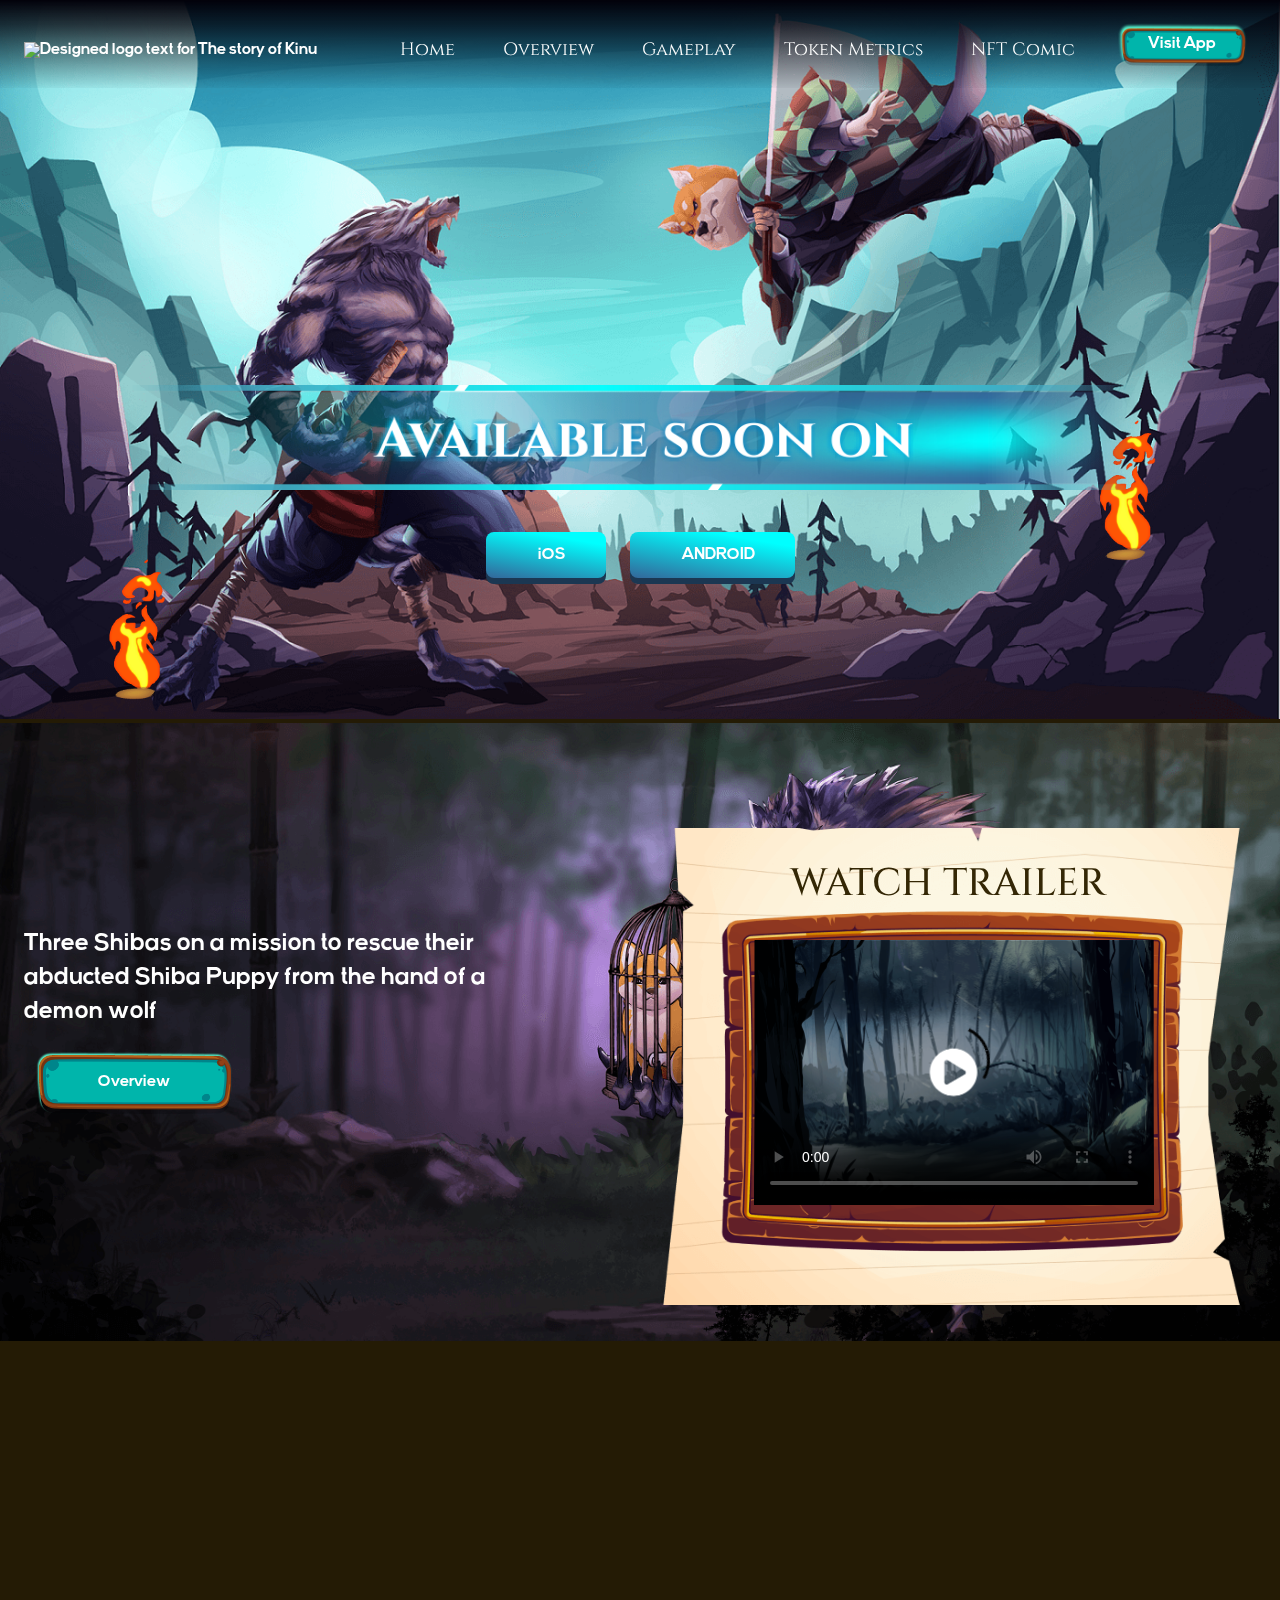
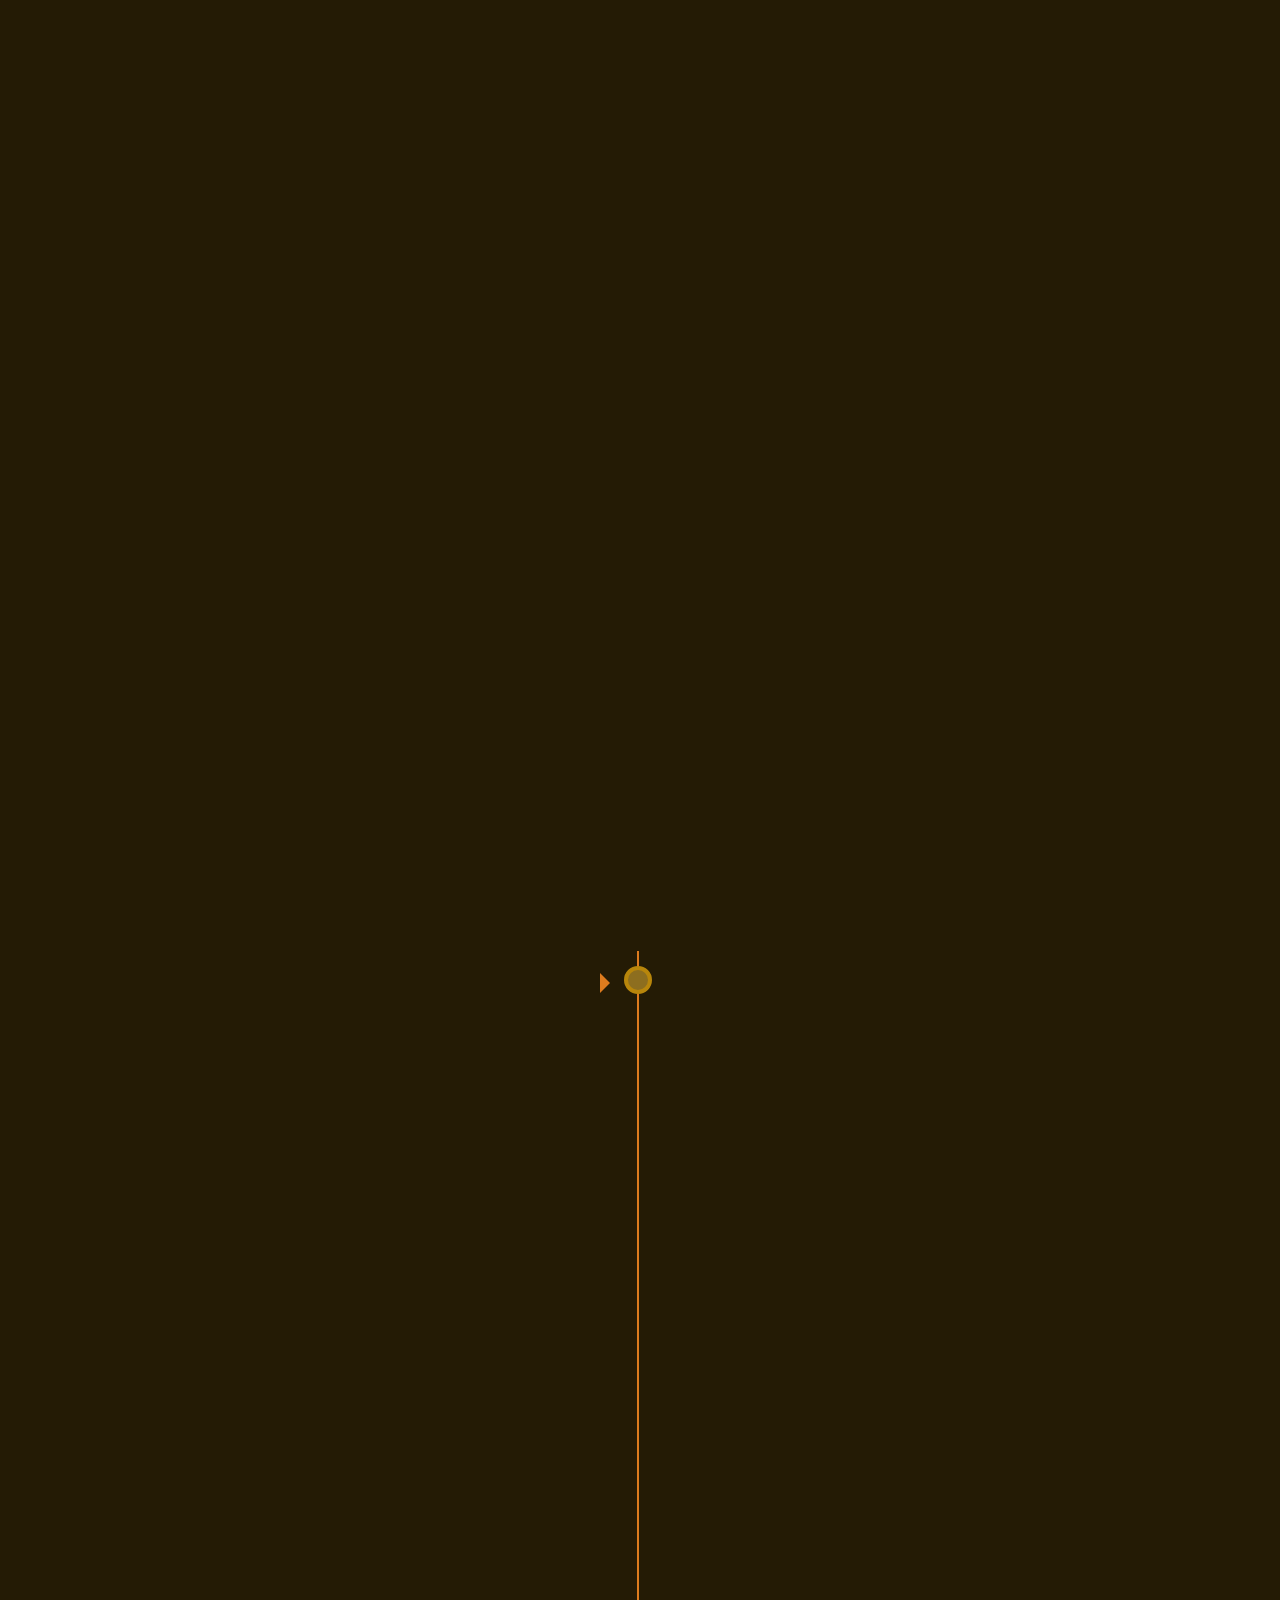
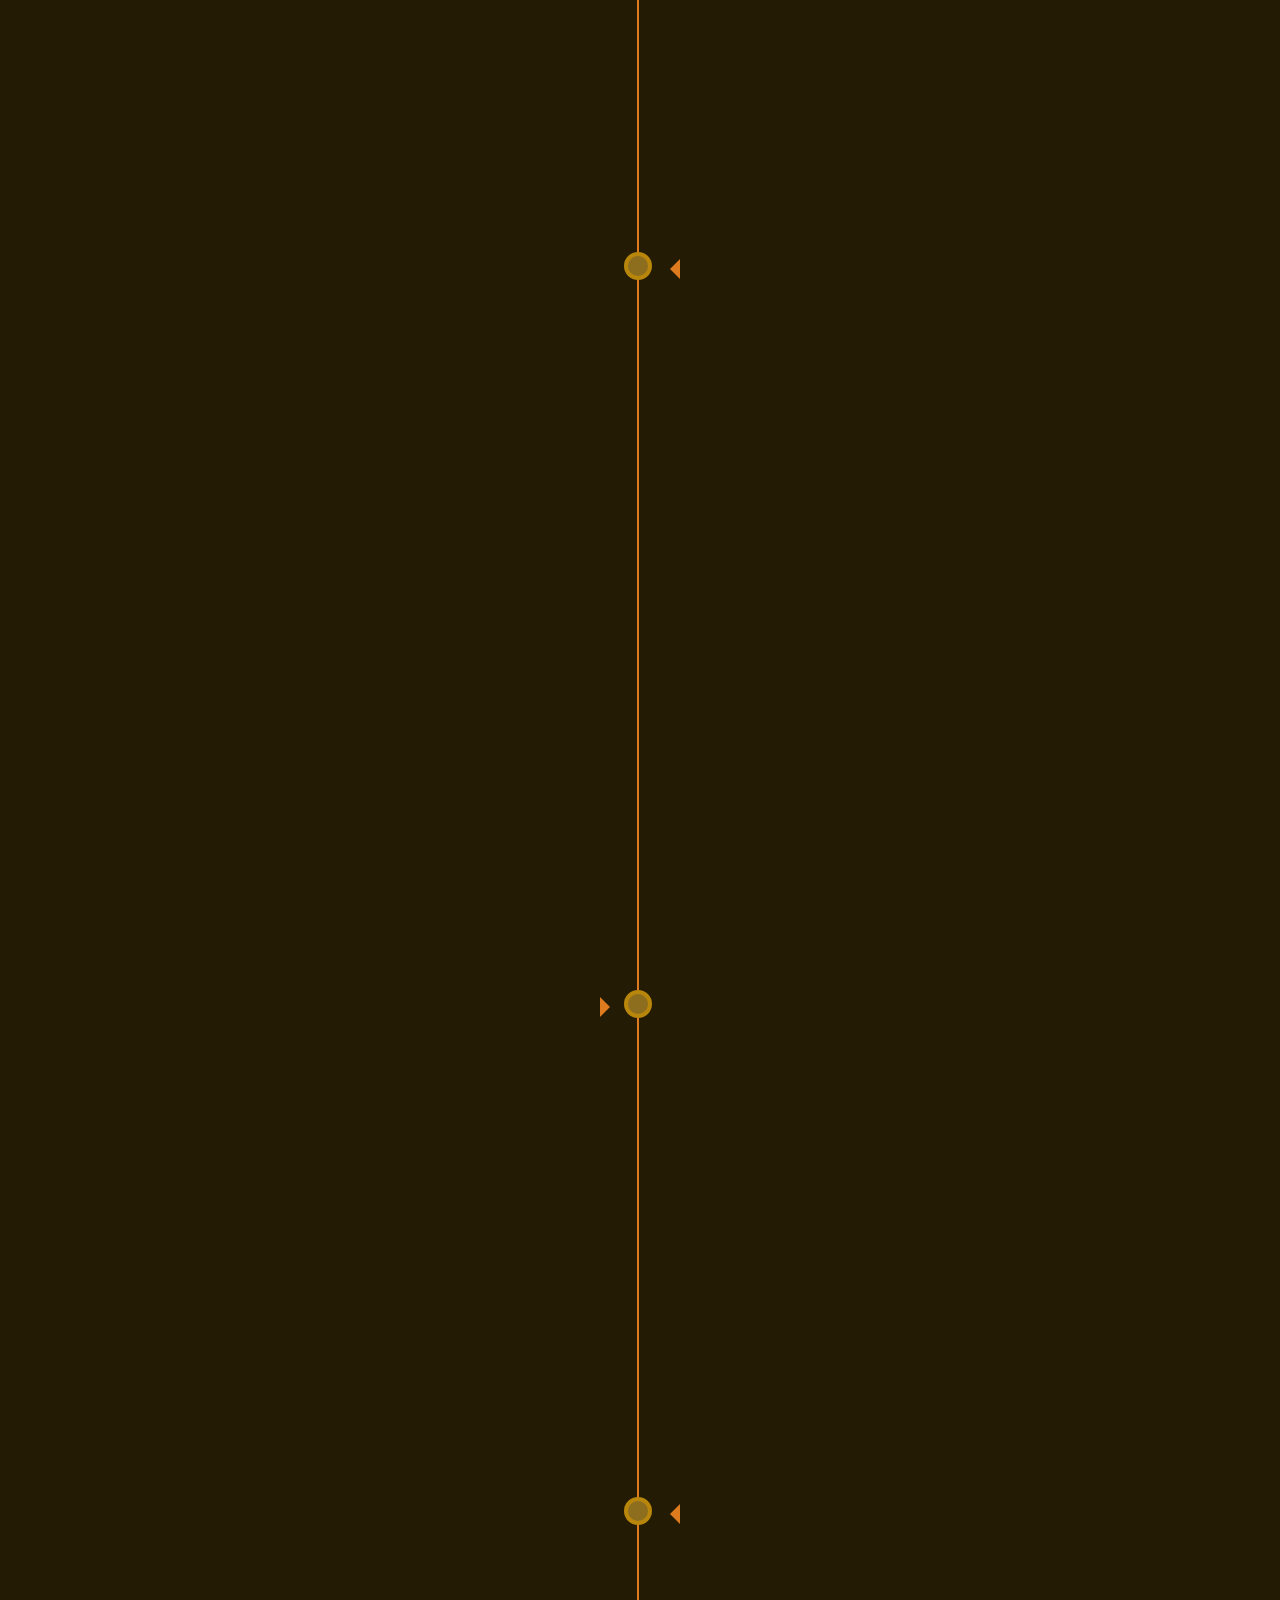
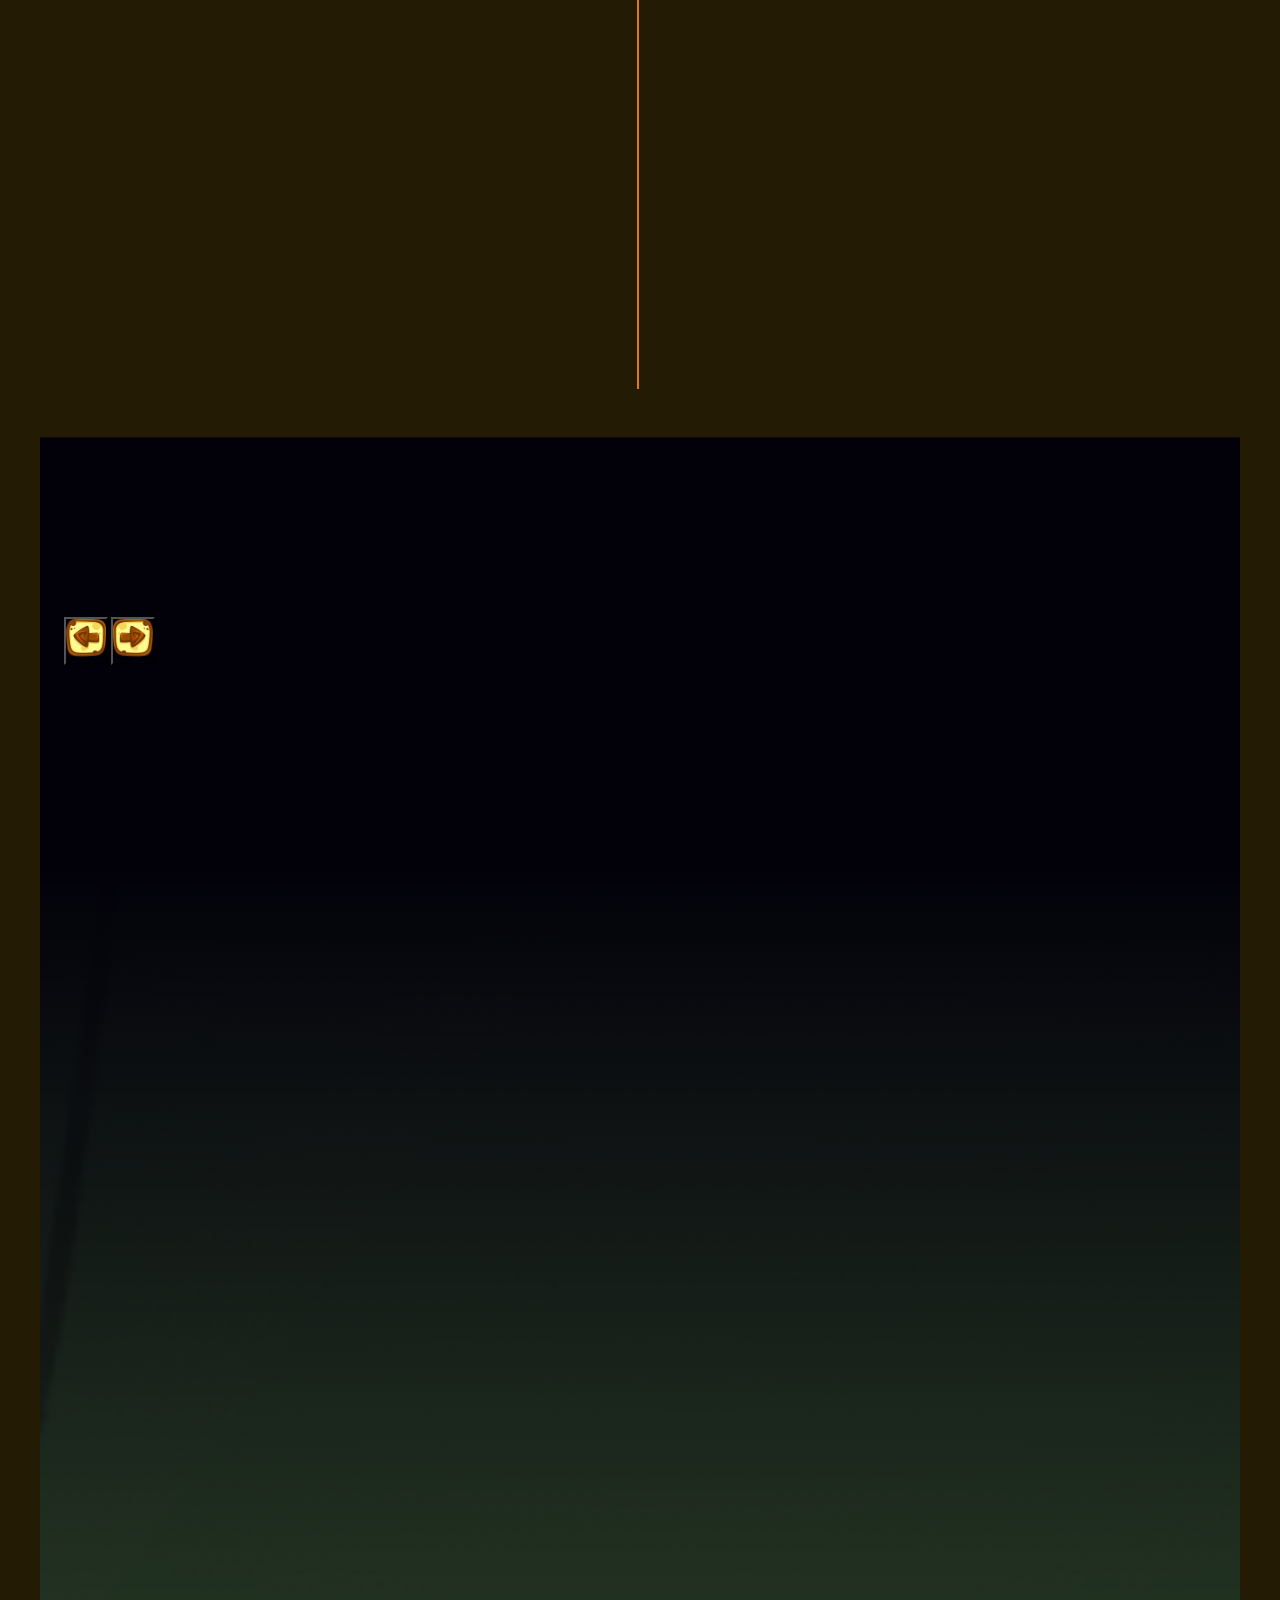
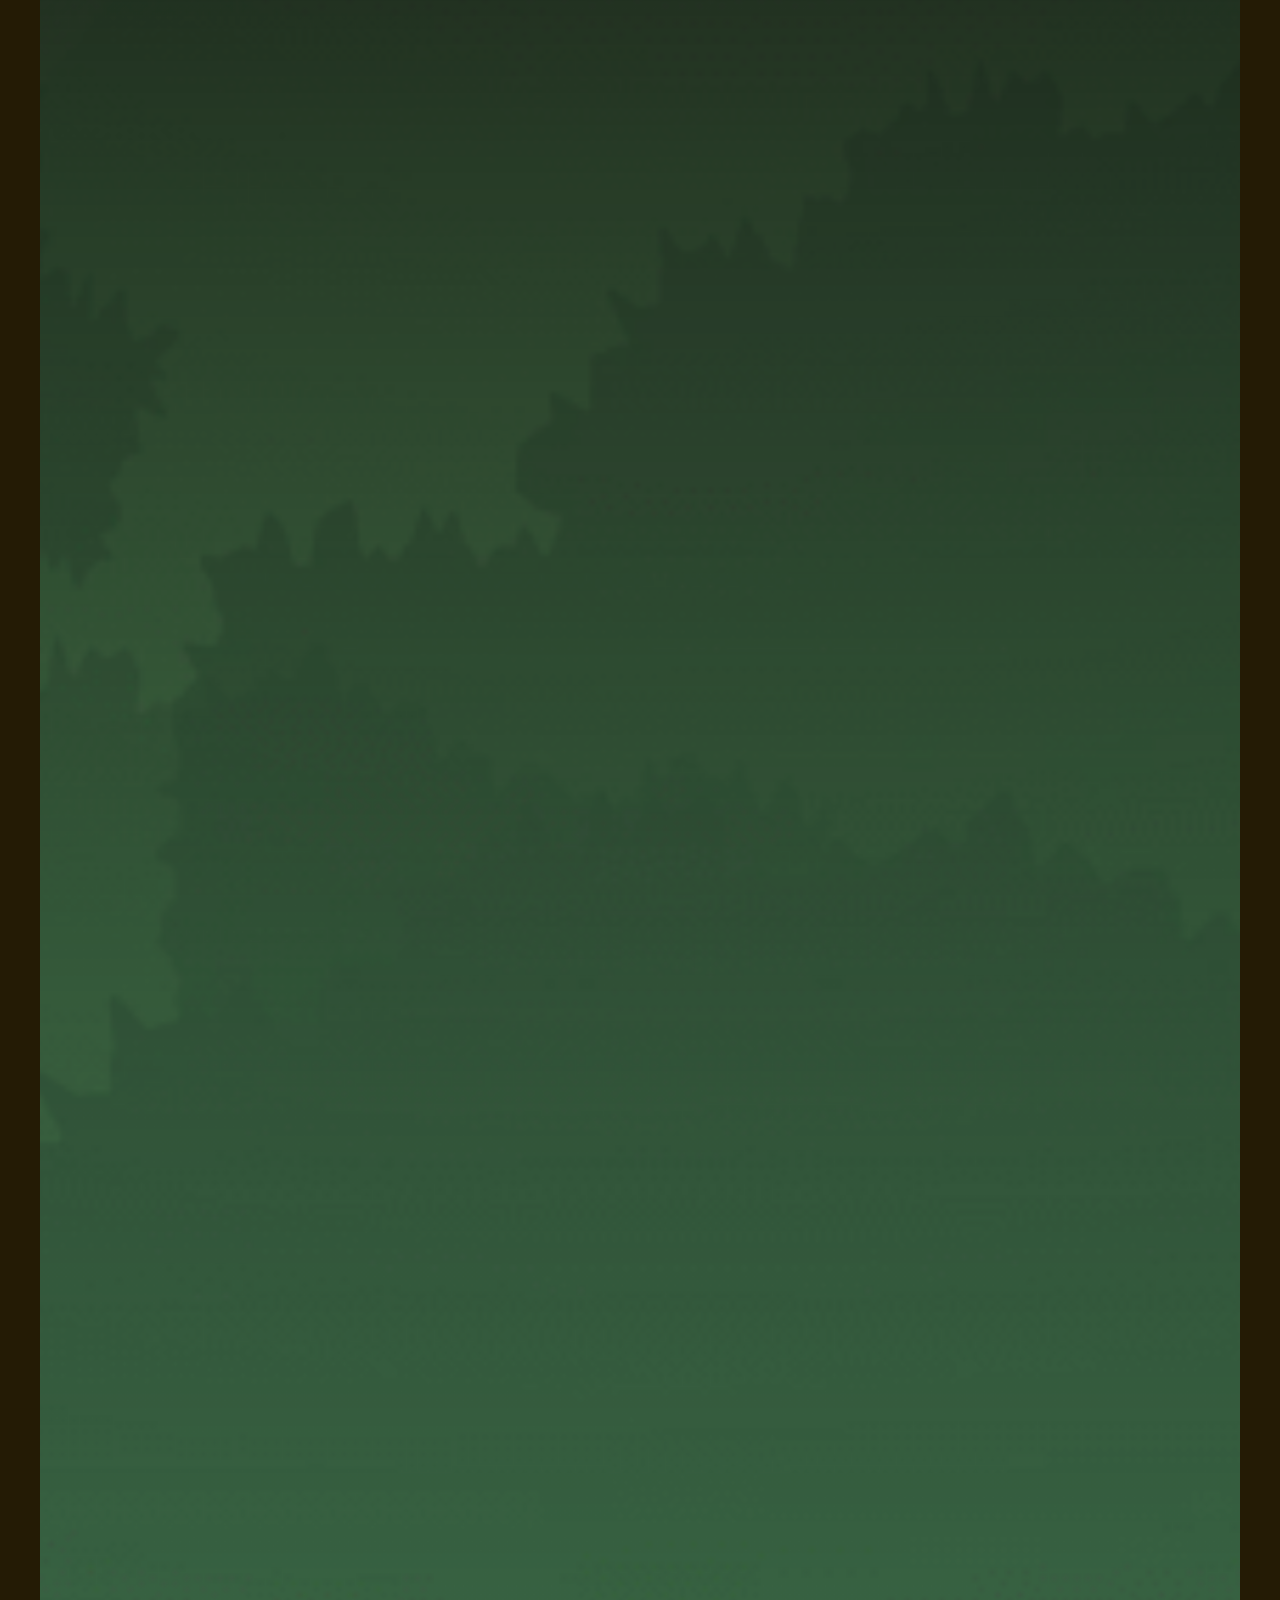
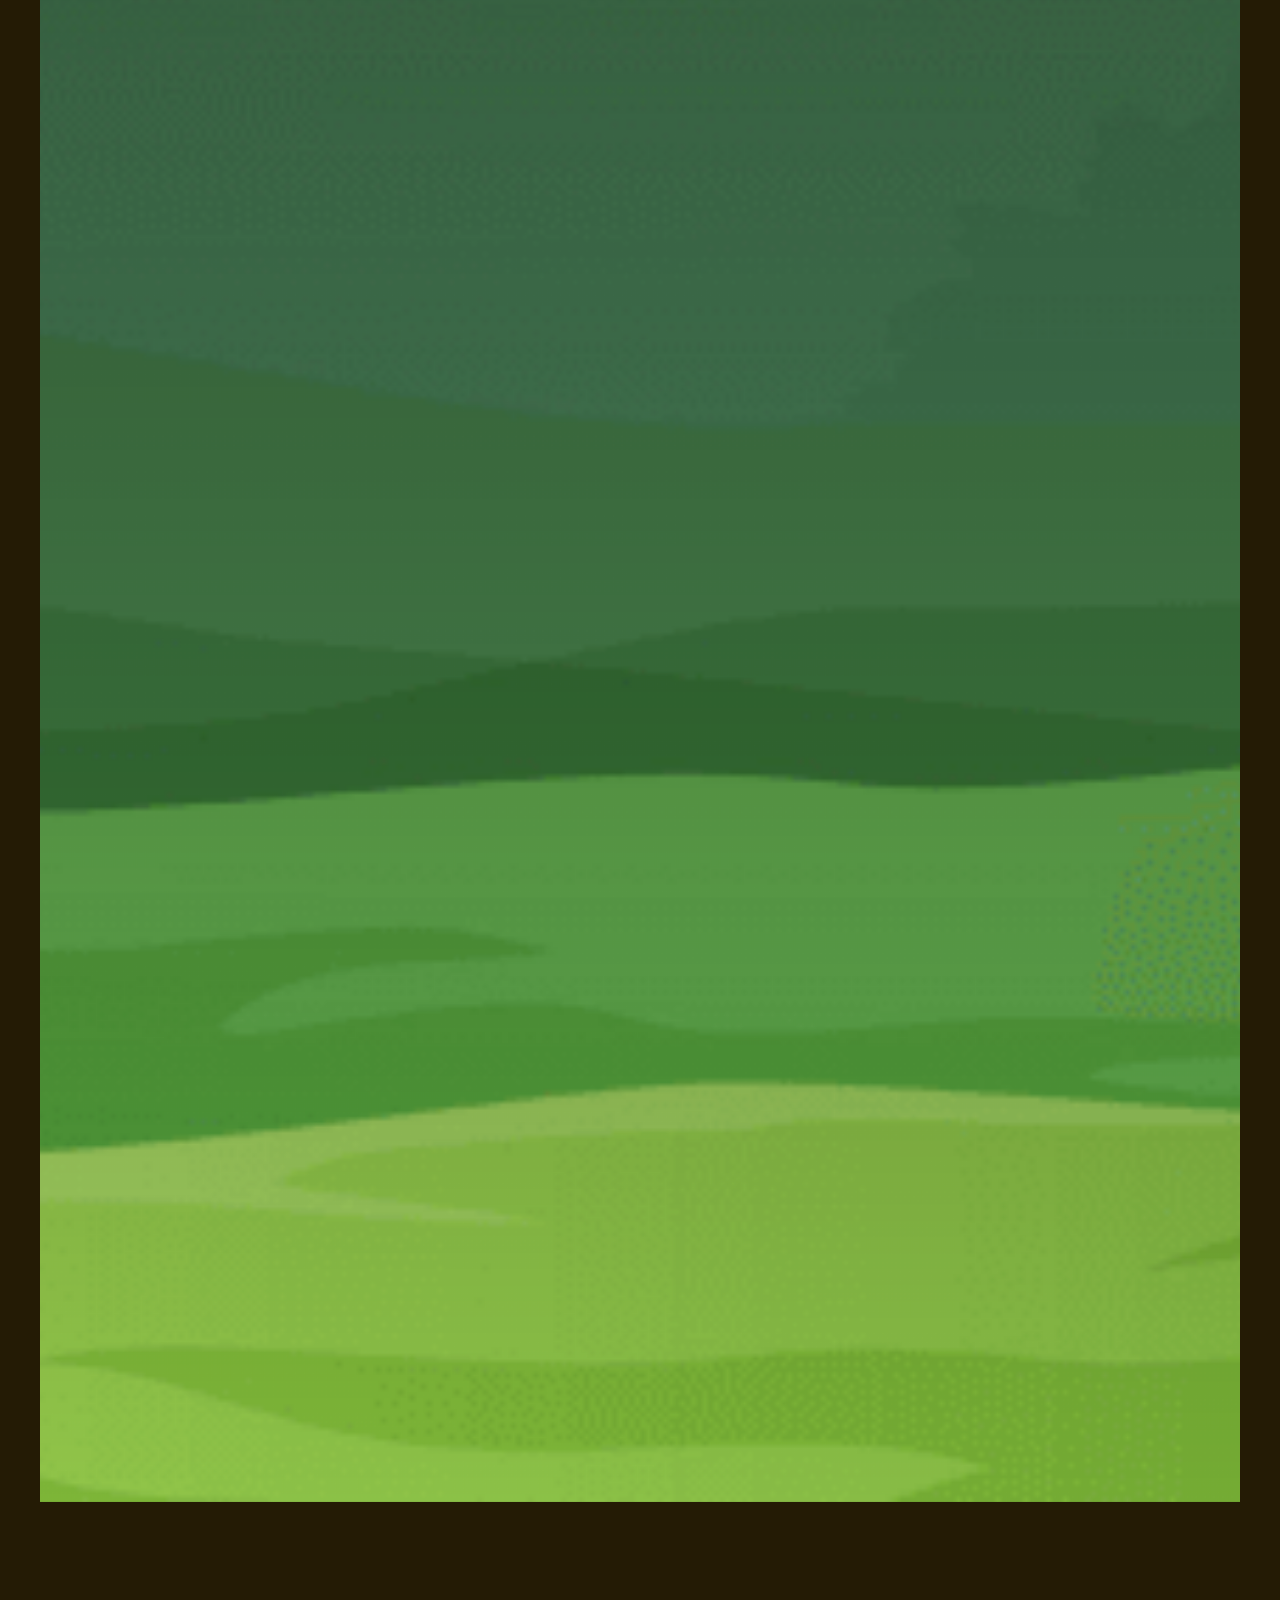
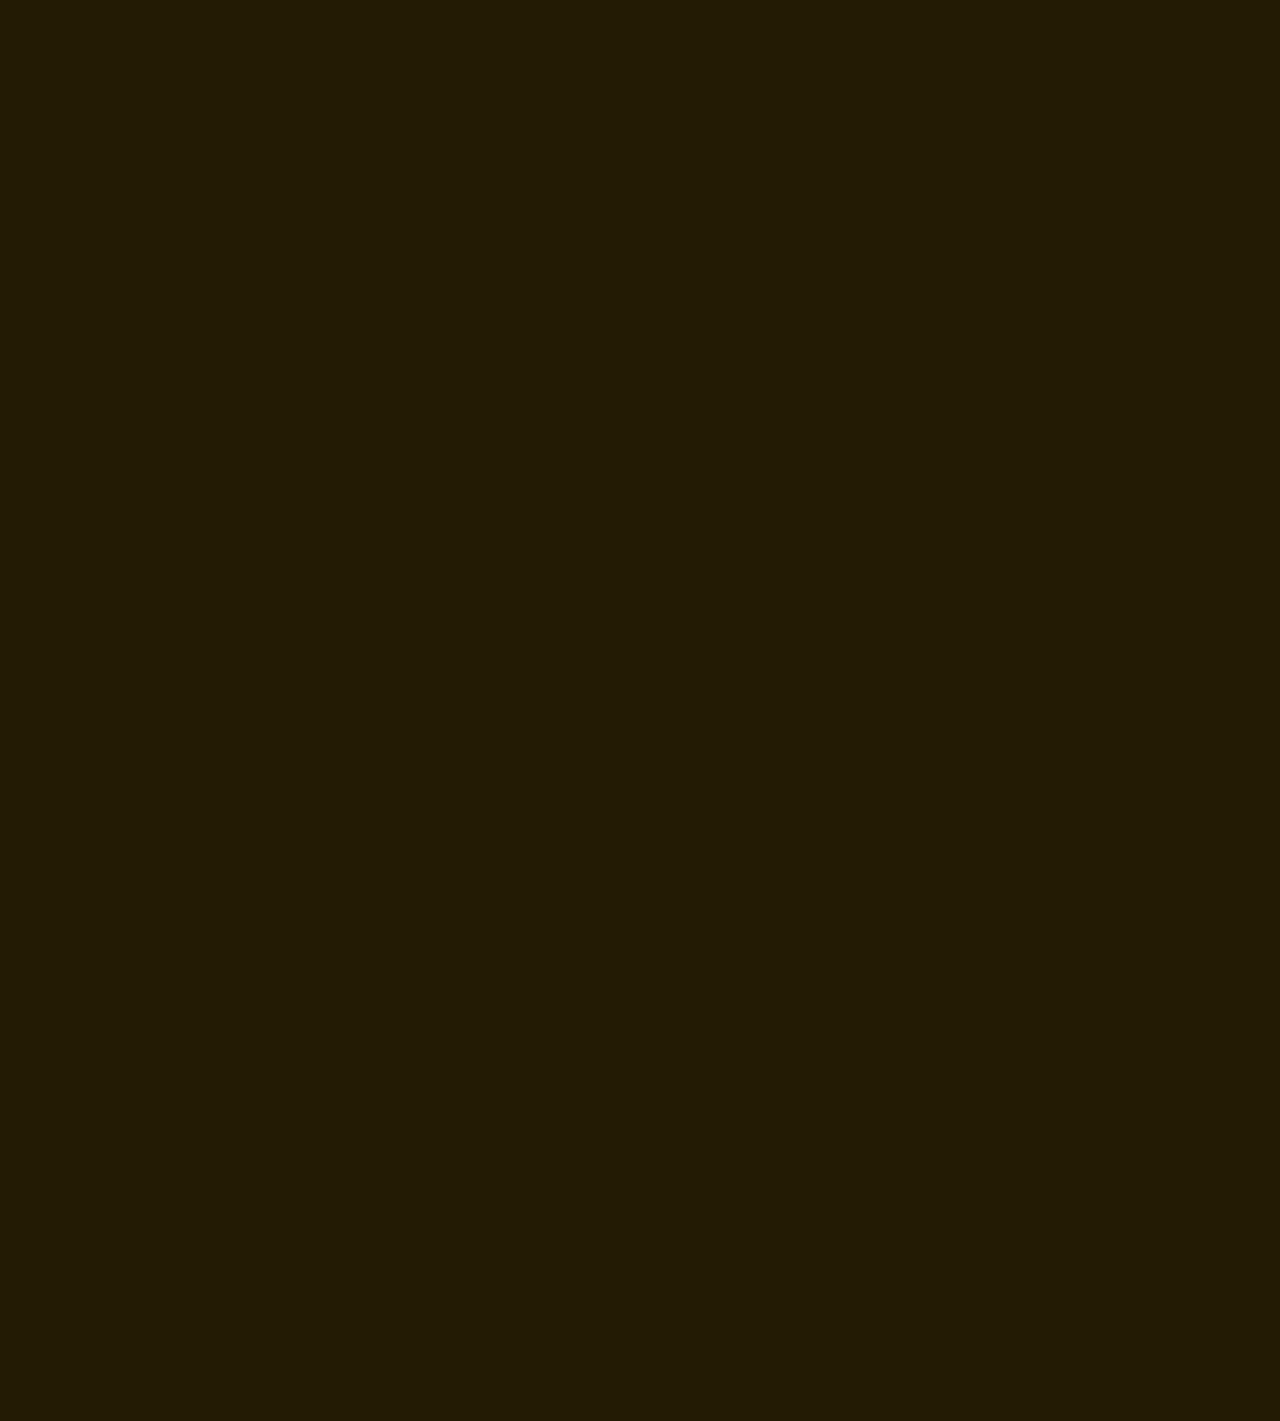
==== commit 7b601ab5: "worked on seo improvement" ====
--- a/index.html
+++ b/index.html
@@ -3,7 +3,15 @@
 <head>
     <meta charset="UTF-8">
     <meta http-equiv="X-UA-Compatible" content="IE=edge">
-    <meta name="description" content="">
+    
+    <meta name="description" content="Through the parallels of the blockchain comes the next level of P2E gaming 
+    where players will battle weekly to earn top score on the leaderboard. KINU 
+    uses the latest blockchain technology to create an all-new experience, 
+    combining P2E gaming, Anime, Manga and NFTs into something entirely unique: 
+    The KinuVerse">
+
+    <meta name="robots" content="index, follow">
+
     <meta name="viewport" content="width=device-width, initial-scale=1.0">
     <title>The Story of $KINU | Homepage</title>
 
@@ -116,7 +124,7 @@
                     <span class="close" onclick="document.getElementById('modalBox').style.display='none'"><img src="assets/images/close-btn.png"></span>
                 </header>
                 
-                <main>
+                <main class="overview-main">
                     <h4>Introduction</h4>
                     <p>Through the parallels of the blockchain comes the next level of P2E gaming 
                         where players will battle weekly to earn top score on the leaderboard. KINU 
@@ -500,6 +508,5 @@
 
 <script src="assets/js/owl.js"></script>
 
-
 </body>
 </html>
--- a/assets/css/style.css
+++ b/assets/css/style.css
@@ -33,6 +33,10 @@
   color: #fff;
   font-family: ViceCitySans;
   width: 100%;
+}
+
+.alt-bg {
+  background-color: #02010A;
 }
 
 h1 {
@@ -211,6 +215,11 @@
   border-radius: 12px;
 }
 
+.margin-center {
+  max-width: 900px;
+  margin: auto;
+}
+
 /*=======HEADER AND NAVBAR SECTION STYLING======*/
 .token-address {
   width: 100%;
@@ -331,6 +340,9 @@
     -webkit-box-shadow: 0 10px 27px rgba(0, 0, 0, 0.05);
             box-shadow: 0 10px 27px rgba(0, 0, 0, 0.05);
     z-index: 99999999999;
+    -webkit-box-pack: unset;
+        -ms-flex-pack: unset;
+            justify-content: unset;
   }
 
   .nav-menu.active {
@@ -728,13 +740,13 @@
   -webkit-transition: 0.3s;
   transition: 0.3s;
 }
-.modal-wrapper main h4 {
+.modal-wrapper .overview-main h4 {
   color: #20BFB7;
   font-size: 24px;
   margin-bottom: 12px;
   margin-top: 36px;
 }
-.modal-wrapper main p {
+.modal-wrapper .overview-main p {
   font-family: "Cinzel", serif;
   font-size: 14px;
   margin-bottom: 24px;
@@ -843,6 +855,15 @@
   }
 }
 /*========END OF HOMEPAGE-OVERVIEW SECTION======*/
+.player {
+  width: 60px;
+  height: auto;
+  position: fixed;
+  bottom: 0;
+  right: 12px;
+  left: 0;
+}
+
 /*=========HOMEPAGE GAMEPLAY SECTION STYLING========*/
 .gameplay-section {
   margin-top: 96px;
@@ -1394,7 +1415,8 @@
 .overview-banner__container {
   width: 100%;
   height: 360px;
-  background: url("../images/overview.png") no-repeat center;
+  background: -webkit-gradient(linear, left top, left bottom, from(rgba(0, 0, 0, 0.4))), url("../images/overview.png") no-repeat center;
+  background: linear-gradient(180deg rgba(0, 0, 0, 0.4), rgba(0, 0, 0, 0.4)), url("../images/overview.png") no-repeat center;
   background-size: cover;
   margin-top: 60px;
 }
@@ -1409,56 +1431,6 @@
 .overview-banner__container .details-container h1 {
   margin-top: 150px;
   font-weight: 700;
-}
-
-/*------INTRO SECTION WRAPPER-----*/
-.intro-section {
-  margin-top: 72px;
-}
-.intro-section .wrapper h2 {
-  margin-bottom: 12px;
-}
-
-/*------GAME DEVELOPMENT SECTION STYLING-----*/
-.gameDev-section {
-  margin: 72px 0;
-}
-.gameDev-section h2 {
-  margin-bottom: 12px;
-}
-.gameDev-section p {
-  margin-bottom: 24px;
-}
-.gameDev-section .cta-gameplay {
-  display: -webkit-box;
-  display: -ms-flexbox;
-  display: flex;
-  -webkit-box-pack: center;
-      -ms-flex-pack: center;
-          justify-content: center;
-  margin: 48px;
-}
-
-.gameplay-develop {
-  margin-top: 12px;
-}
-.gameplay-develop .gameplay-list {
-  margin-bottom: 12px;
-}
-.gameplay-develop li {
-  margin-bottom: 24px;
-  display: -webkit-box;
-  display: -ms-flexbox;
-  display: flex;
-  -webkit-box-align: center;
-      -ms-flex-align: center;
-          align-items: center;
-  color: #fff;
-}
-.gameplay-develop li img {
-  margin-right: 12px;
-  padding: 8px;
-  width: 35px !important;
 }
 
 /*======TEAM WEBPAGE STYLING-======*/
@@ -1627,7 +1599,8 @@
 .token-banner__container {
   width: 100%;
   height: 360px;
-  background: url("../images/token-bg.png") no-repeat center;
+  background: -webkit-gradient(linear, left top, left bottom, from(rgba(0, 0, 0, 0.6))), url("../images/token-bg.png") no-repeat center;
+  background: linear-gradient(180deg rgba(0, 0, 0, 0.6), rgba(0, 0, 0, 0.6)), url("../images/token-bg.png") no-repeat center;
   background-size: cover;
 }
 .token-banner__container .details-container {
@@ -1676,11 +1649,15 @@
   font-family: "Rubik", sans-serif;
   color: #FD5200;
 }
+.token-wrapper .token-details .token-paragraph {
+  margin: 12px 0;
+  text-align: center;
+}
 .token-wrapper .token-details .detail {
   display: -webkit-box;
   display: -ms-flexbox;
   display: flex;
-  border-bottom: 1px solid rgba(0, 255, 255, 0.247);
+  border-bottom: 1px solid rgba(141, 110, 31, 0.3);
   margin-bottom: 12px;
   padding: 8px;
 }
@@ -1717,10 +1694,13 @@
           align-items: center;
   color: #fff;
 }
-.task-item li img {
+.task-item img {
   margin-right: 12px;
   padding: 8px;
   width: 35px !important;
+}
+.task-item a {
+  word-break: break-all;
 }
 
 @media only screen and (max-width: 860px) {
@@ -1746,7 +1726,8 @@
 .manga-banner__container {
   width: 100%;
   height: 360px;
-  background: url("../images/manga-bg.png") no-repeat center;
+  background: -webkit-gradient(linear, left top, left bottom, from(rgba(0, 0, 0, 0.6))), url("../images/manga-bg.png") no-repeat center;
+  background: linear-gradient(180deg rgba(0, 0, 0, 0.6), rgba(0, 0, 0, 0.6)), url("../images/manga-bg.png") no-repeat center;
   background-size: cover;
 }
 .manga-banner__container .details-container {
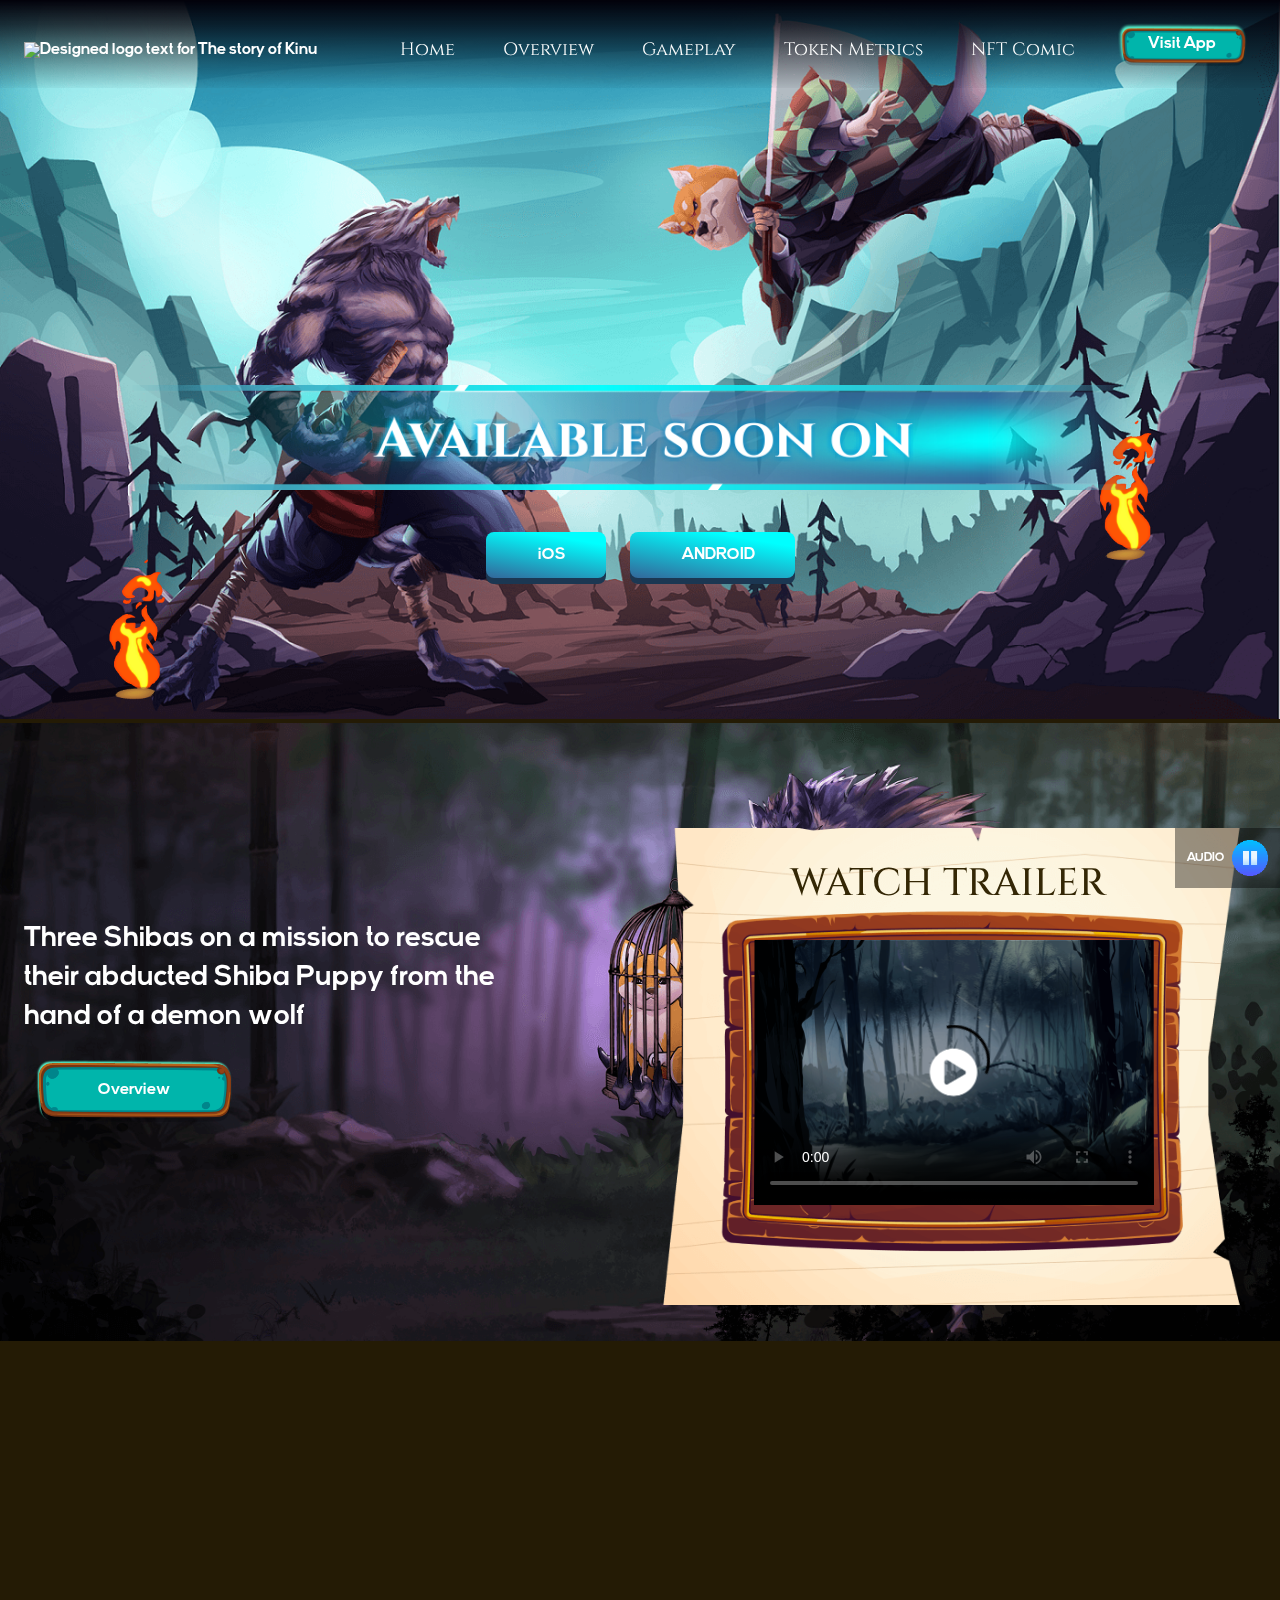
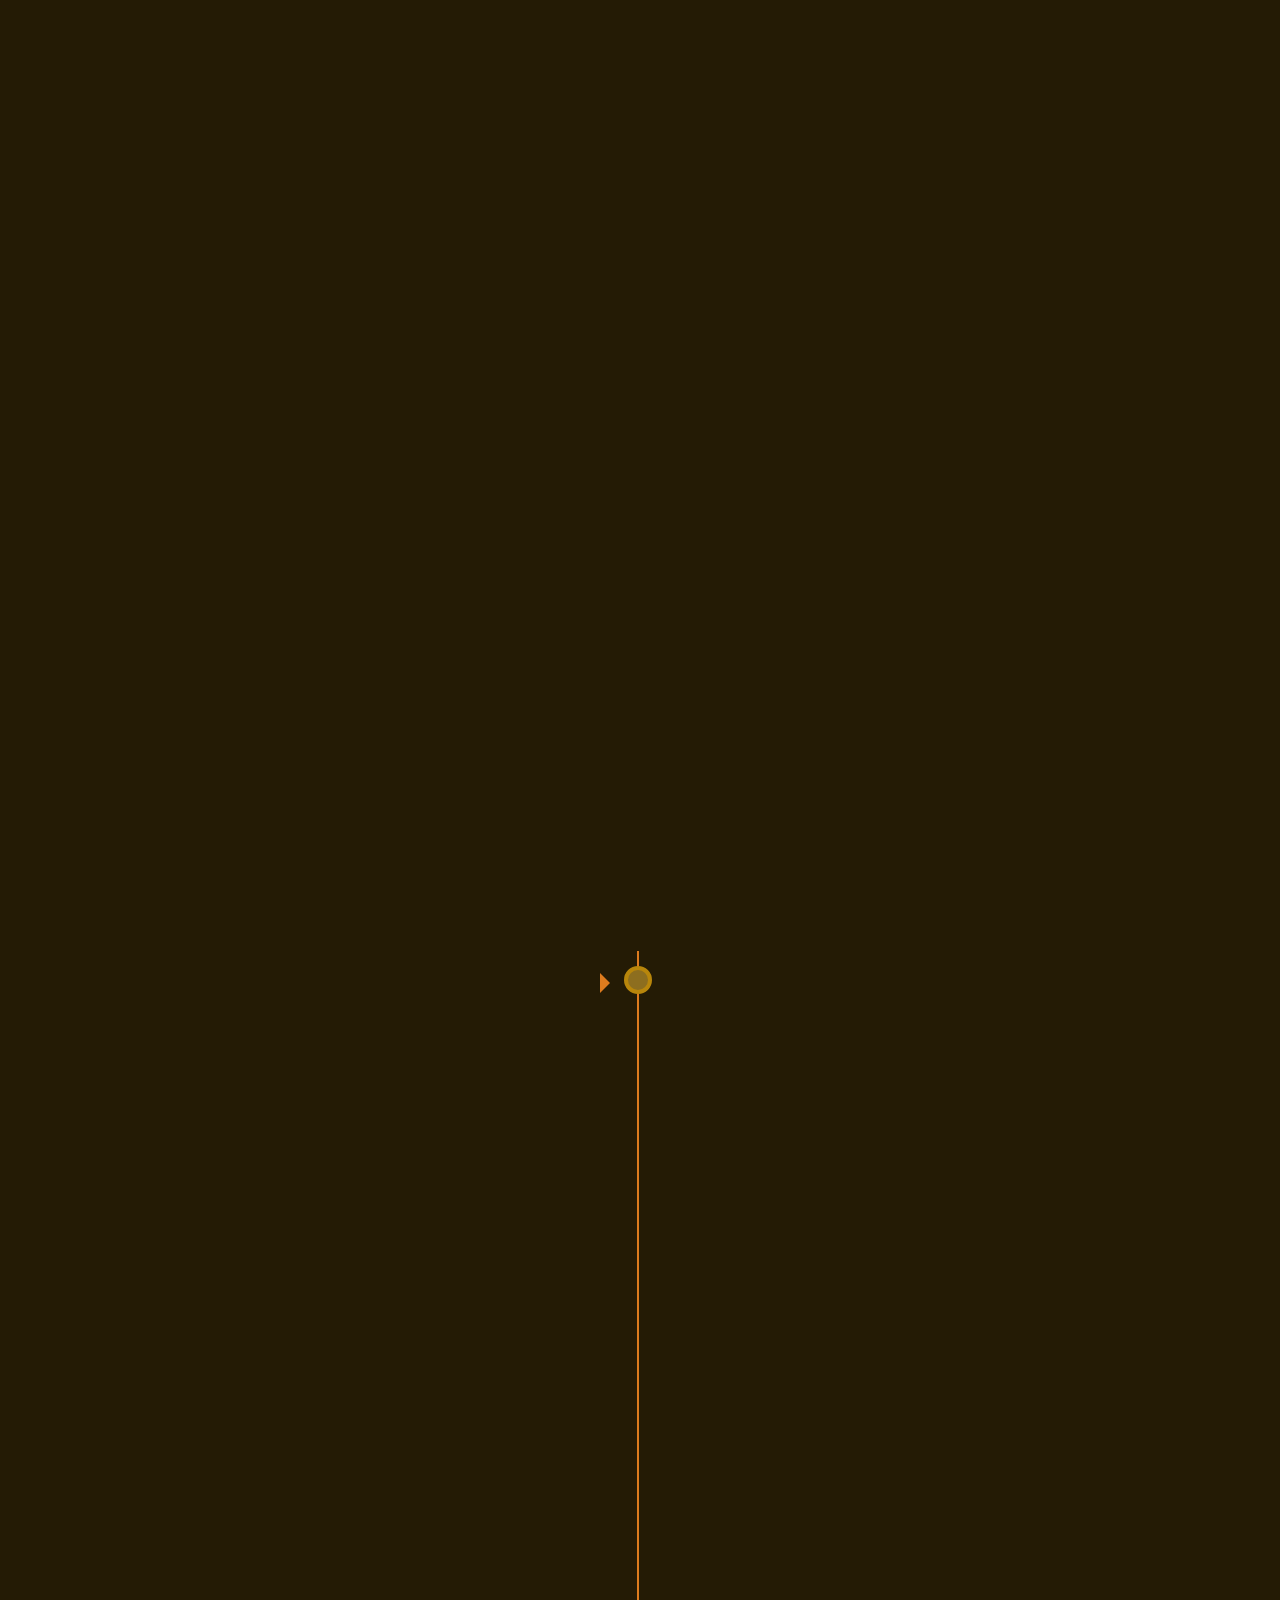
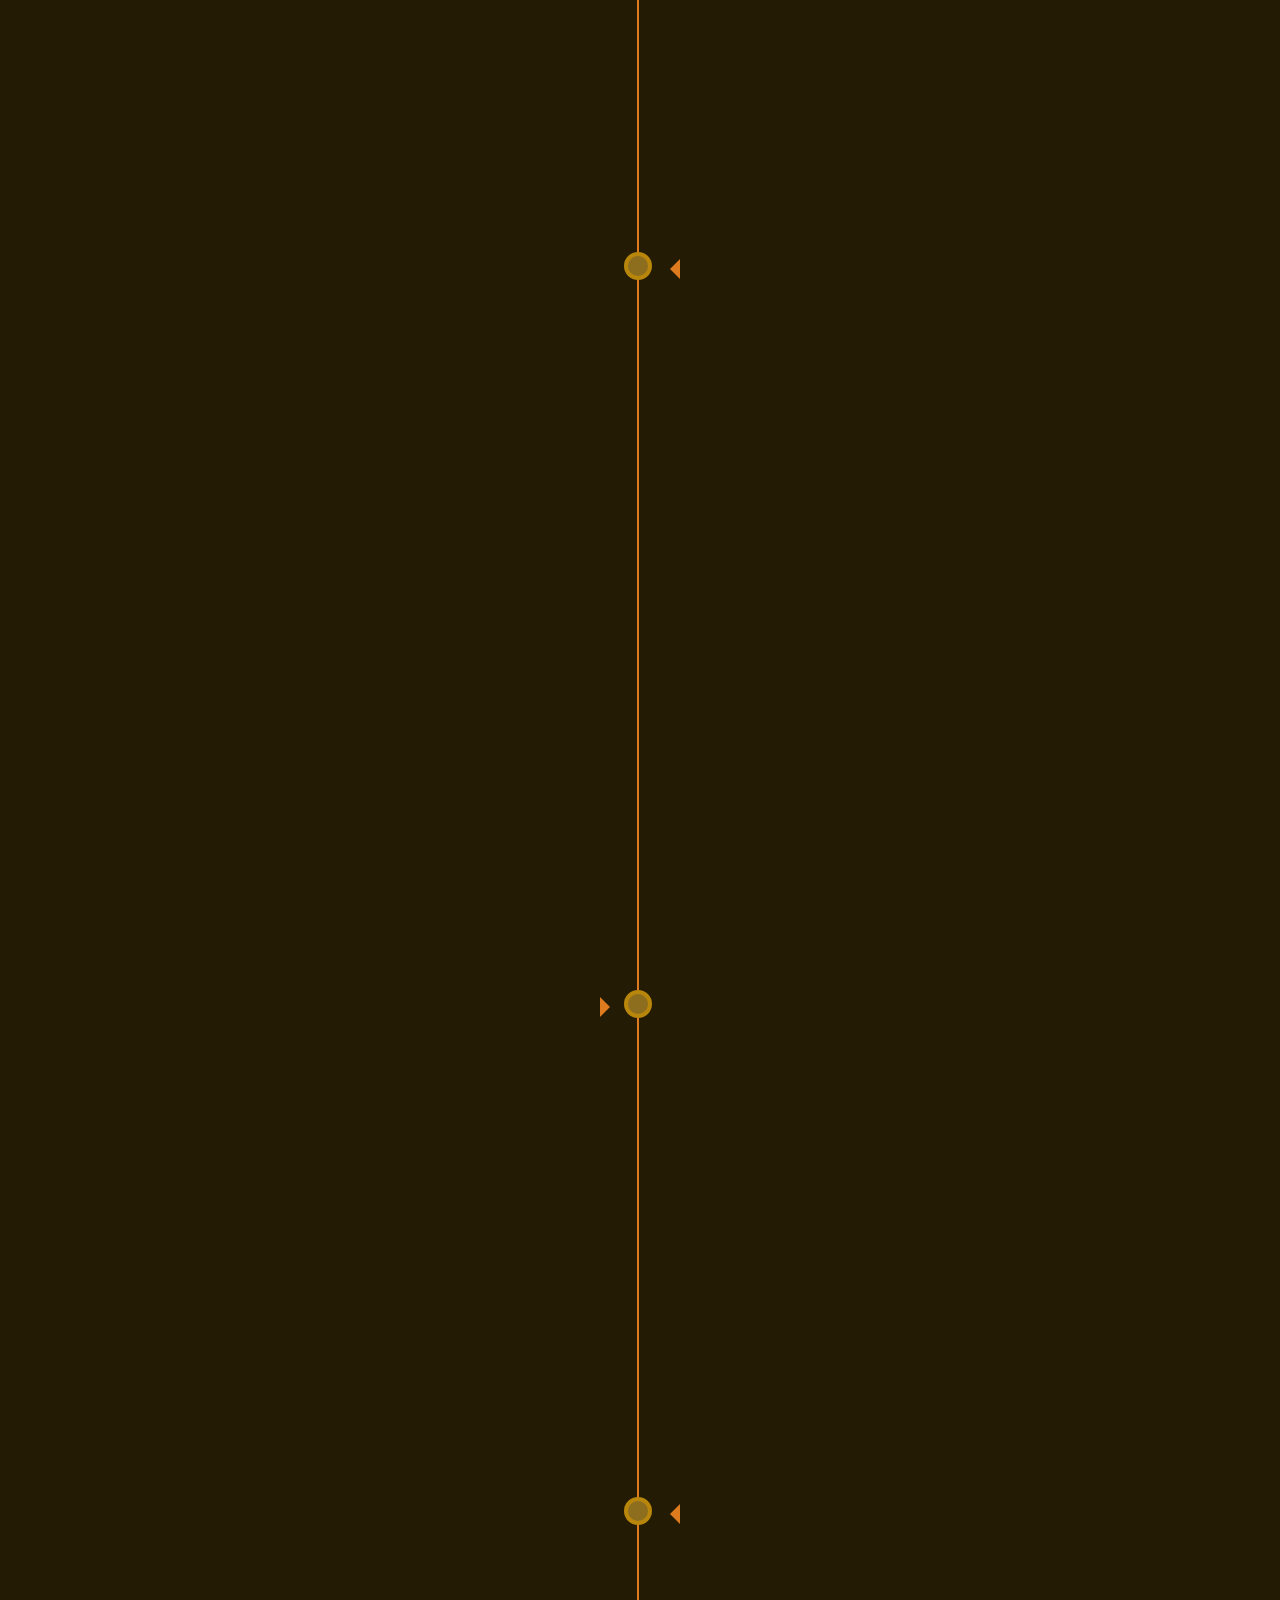
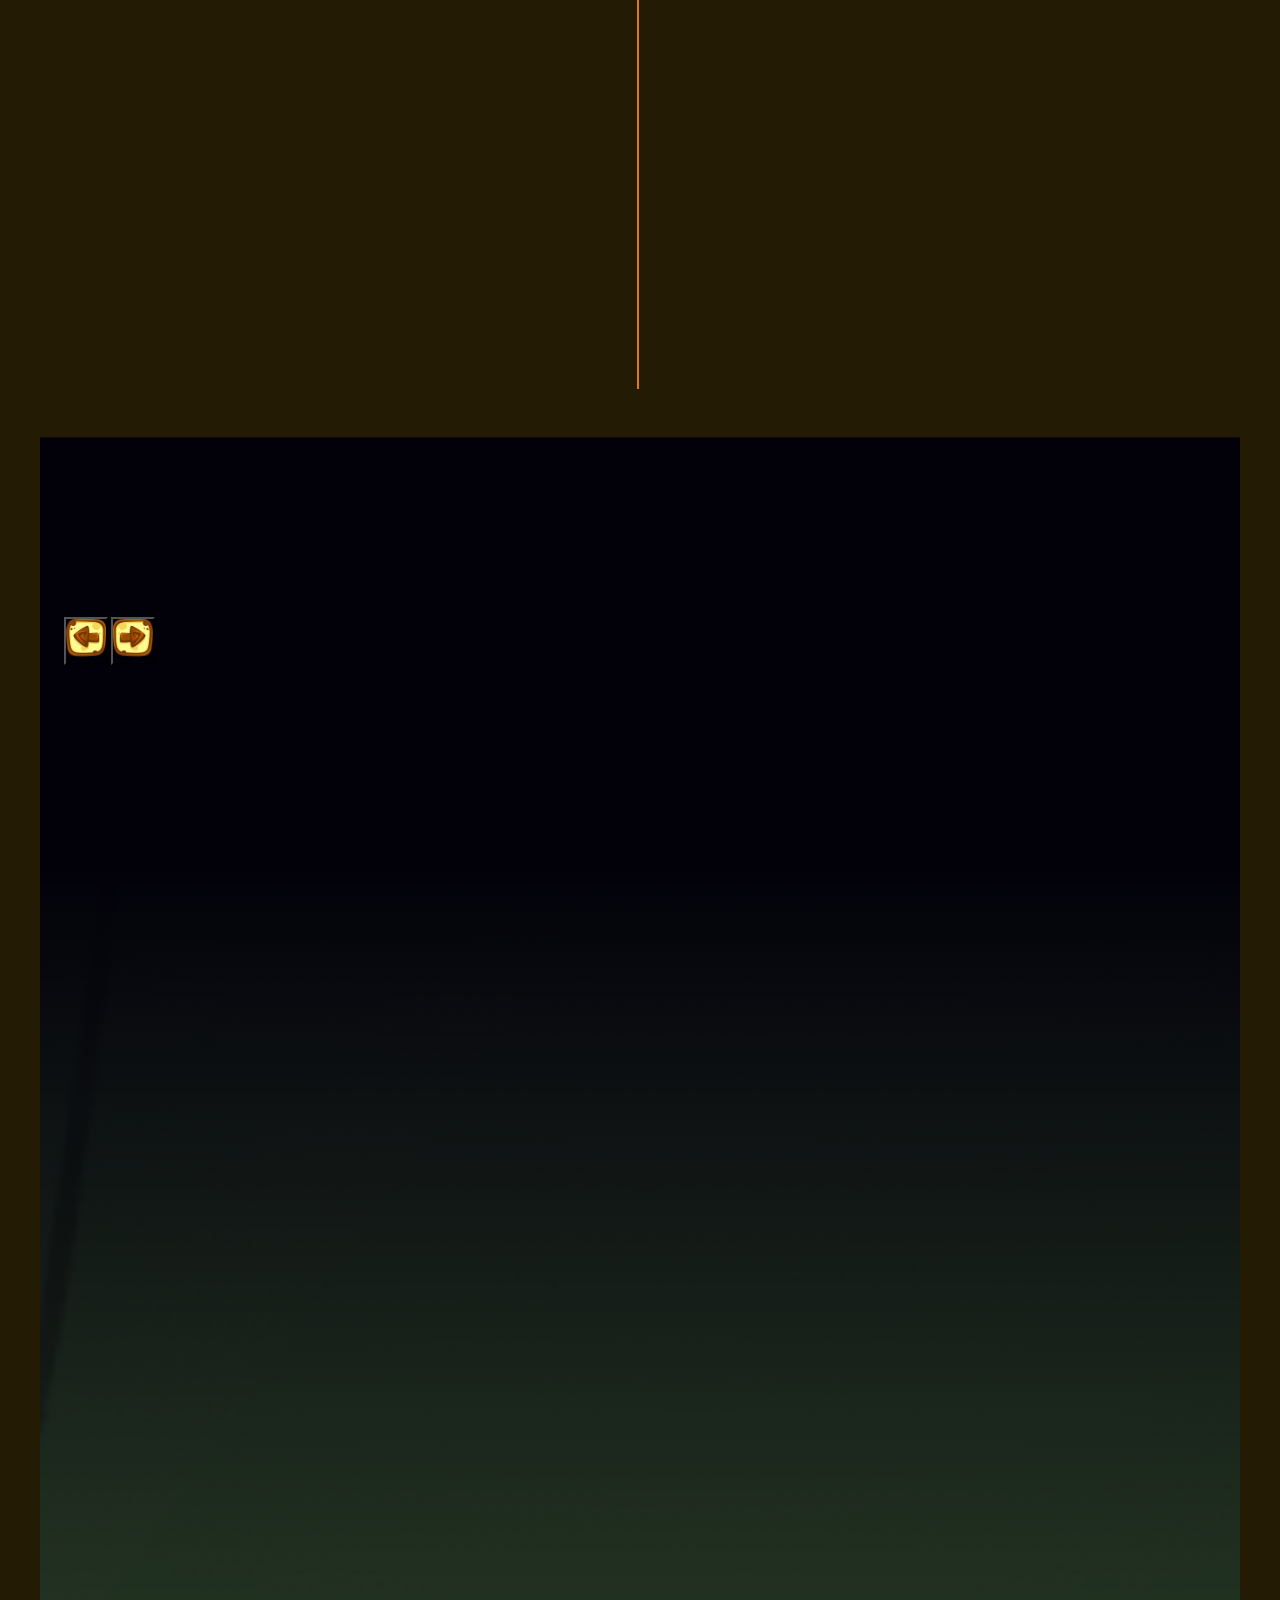
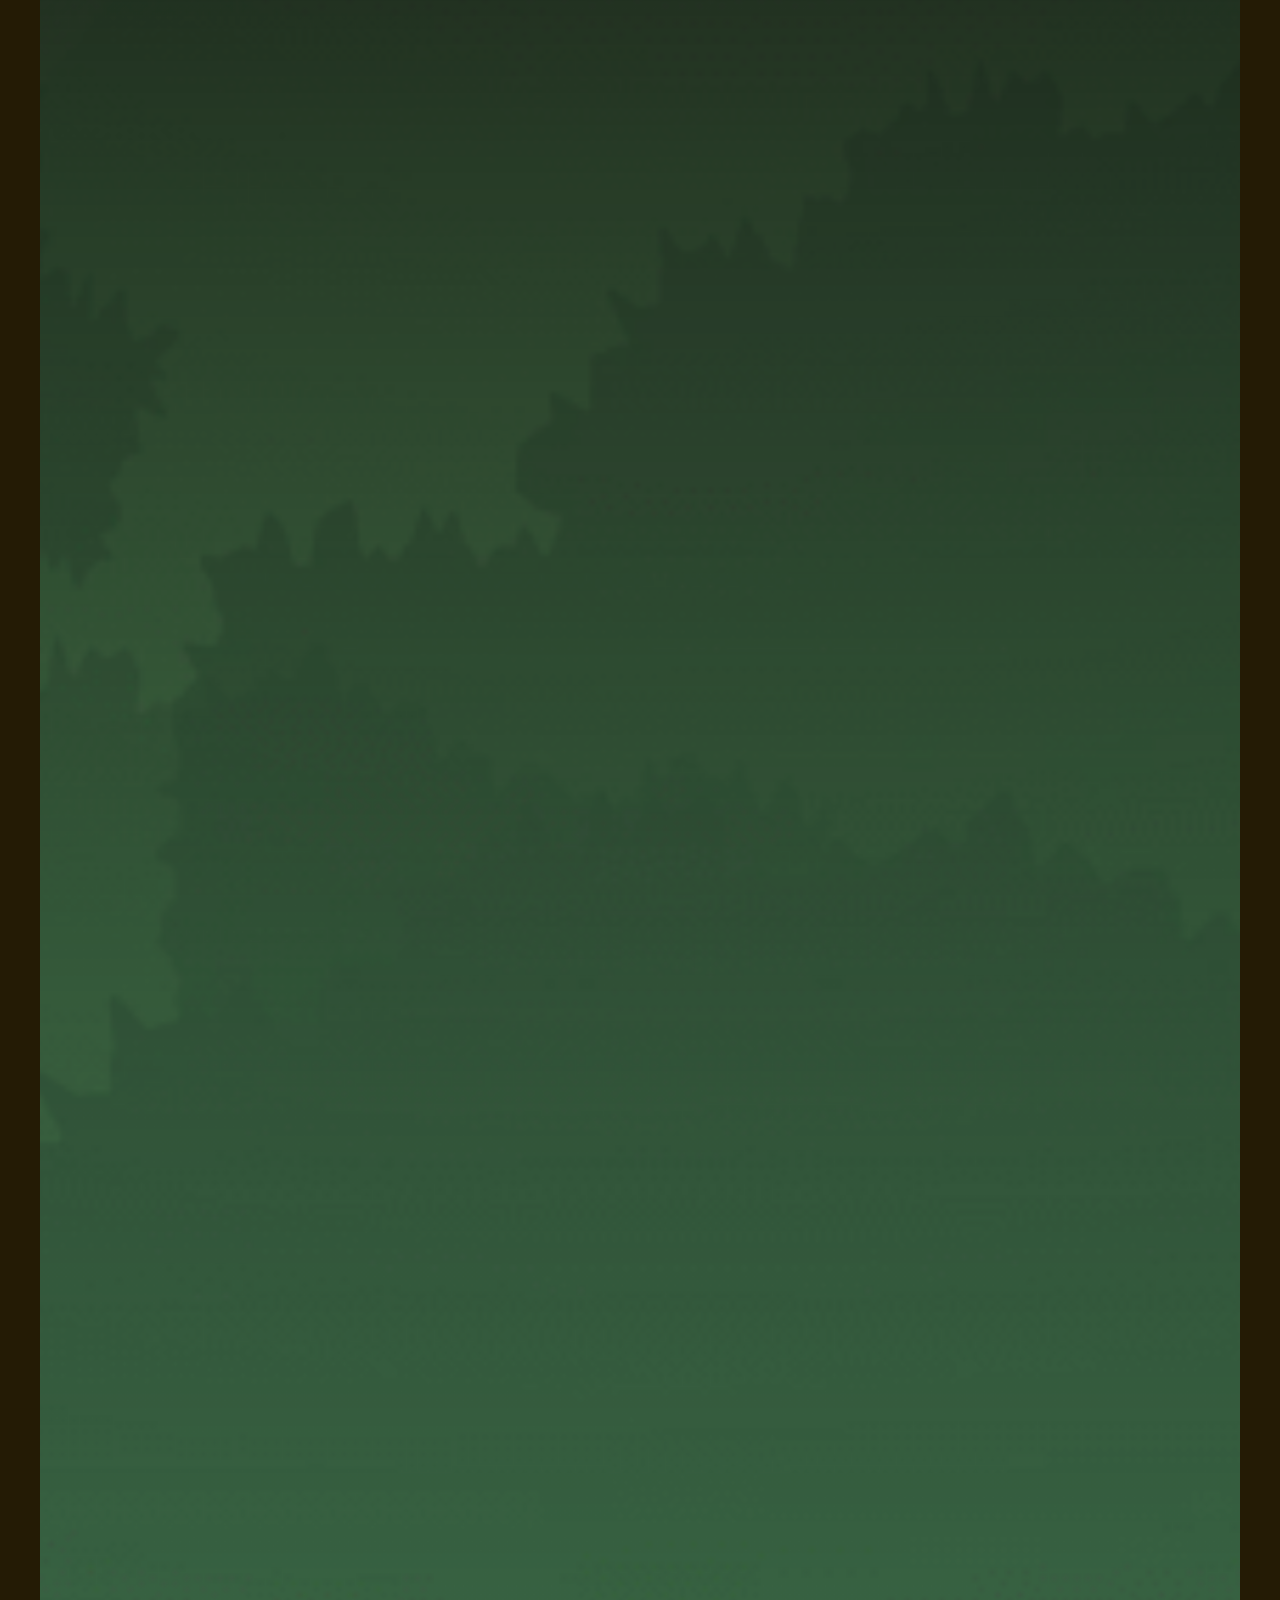
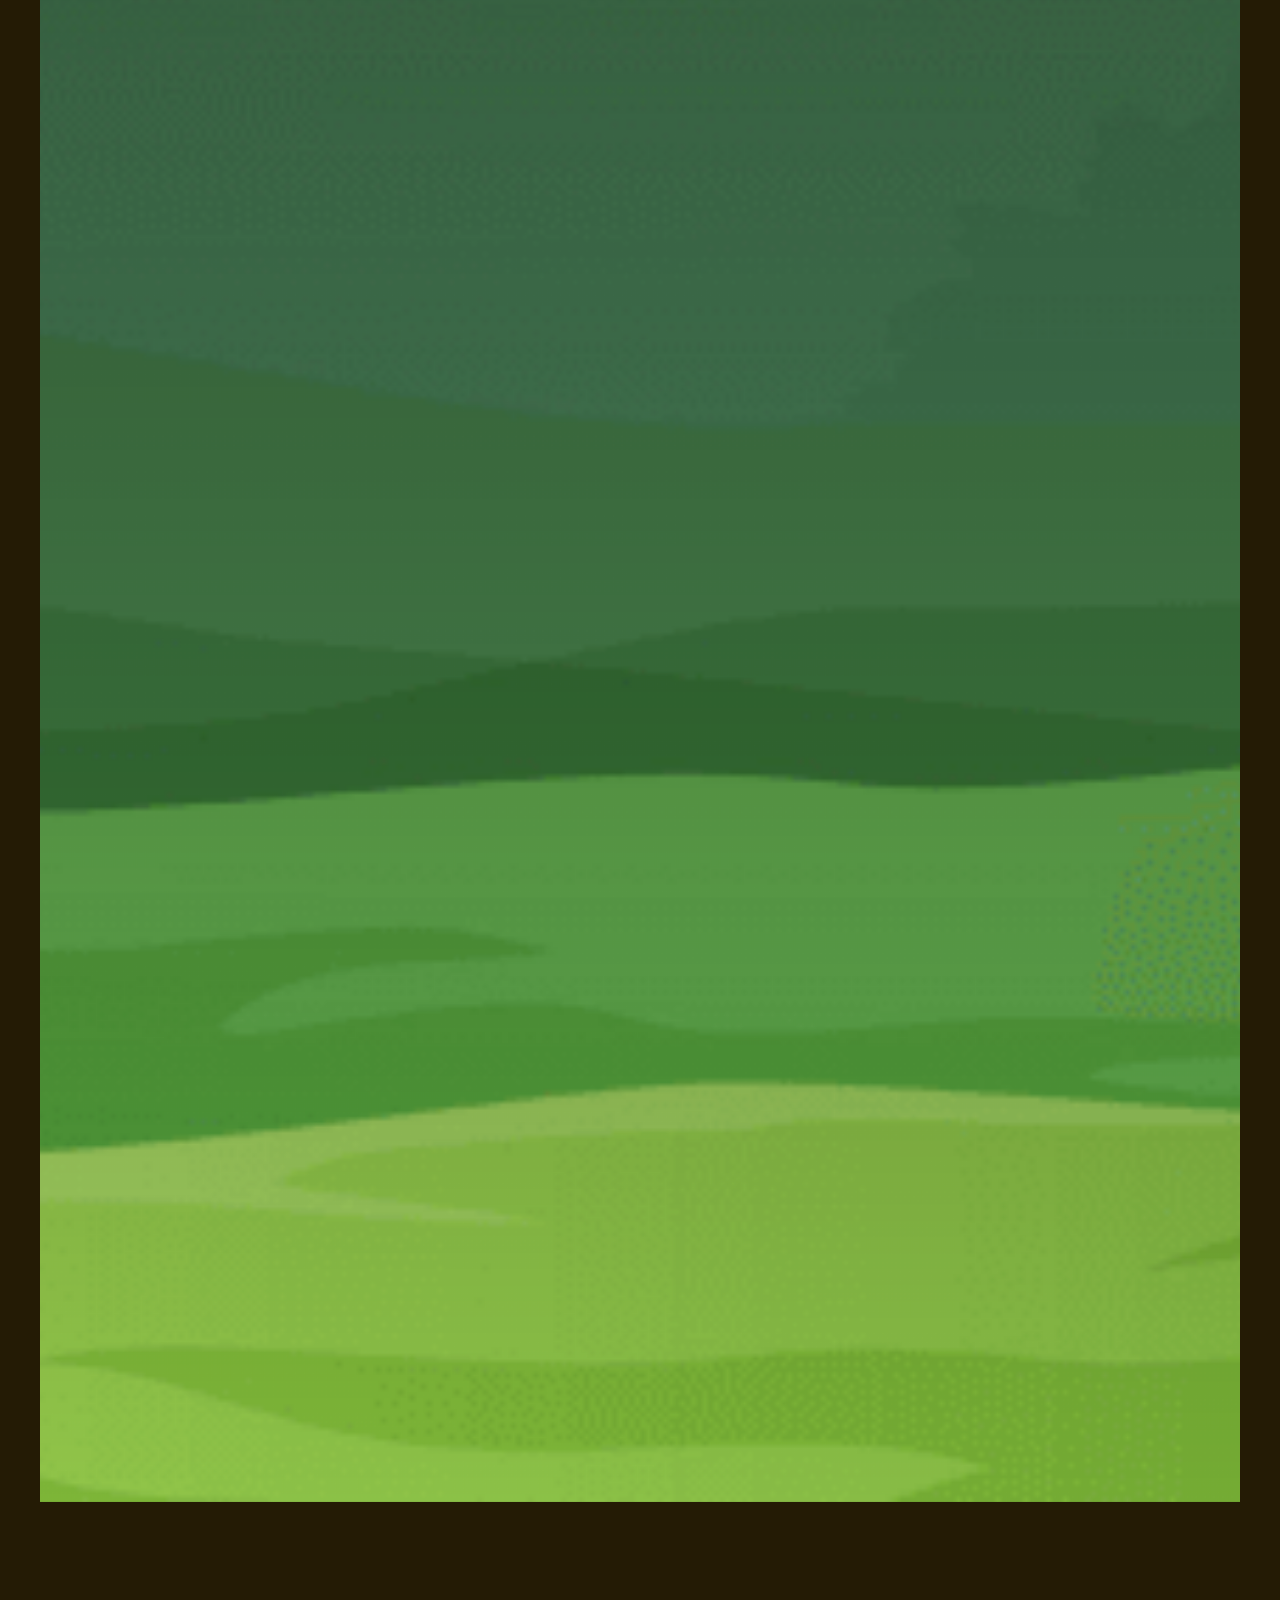
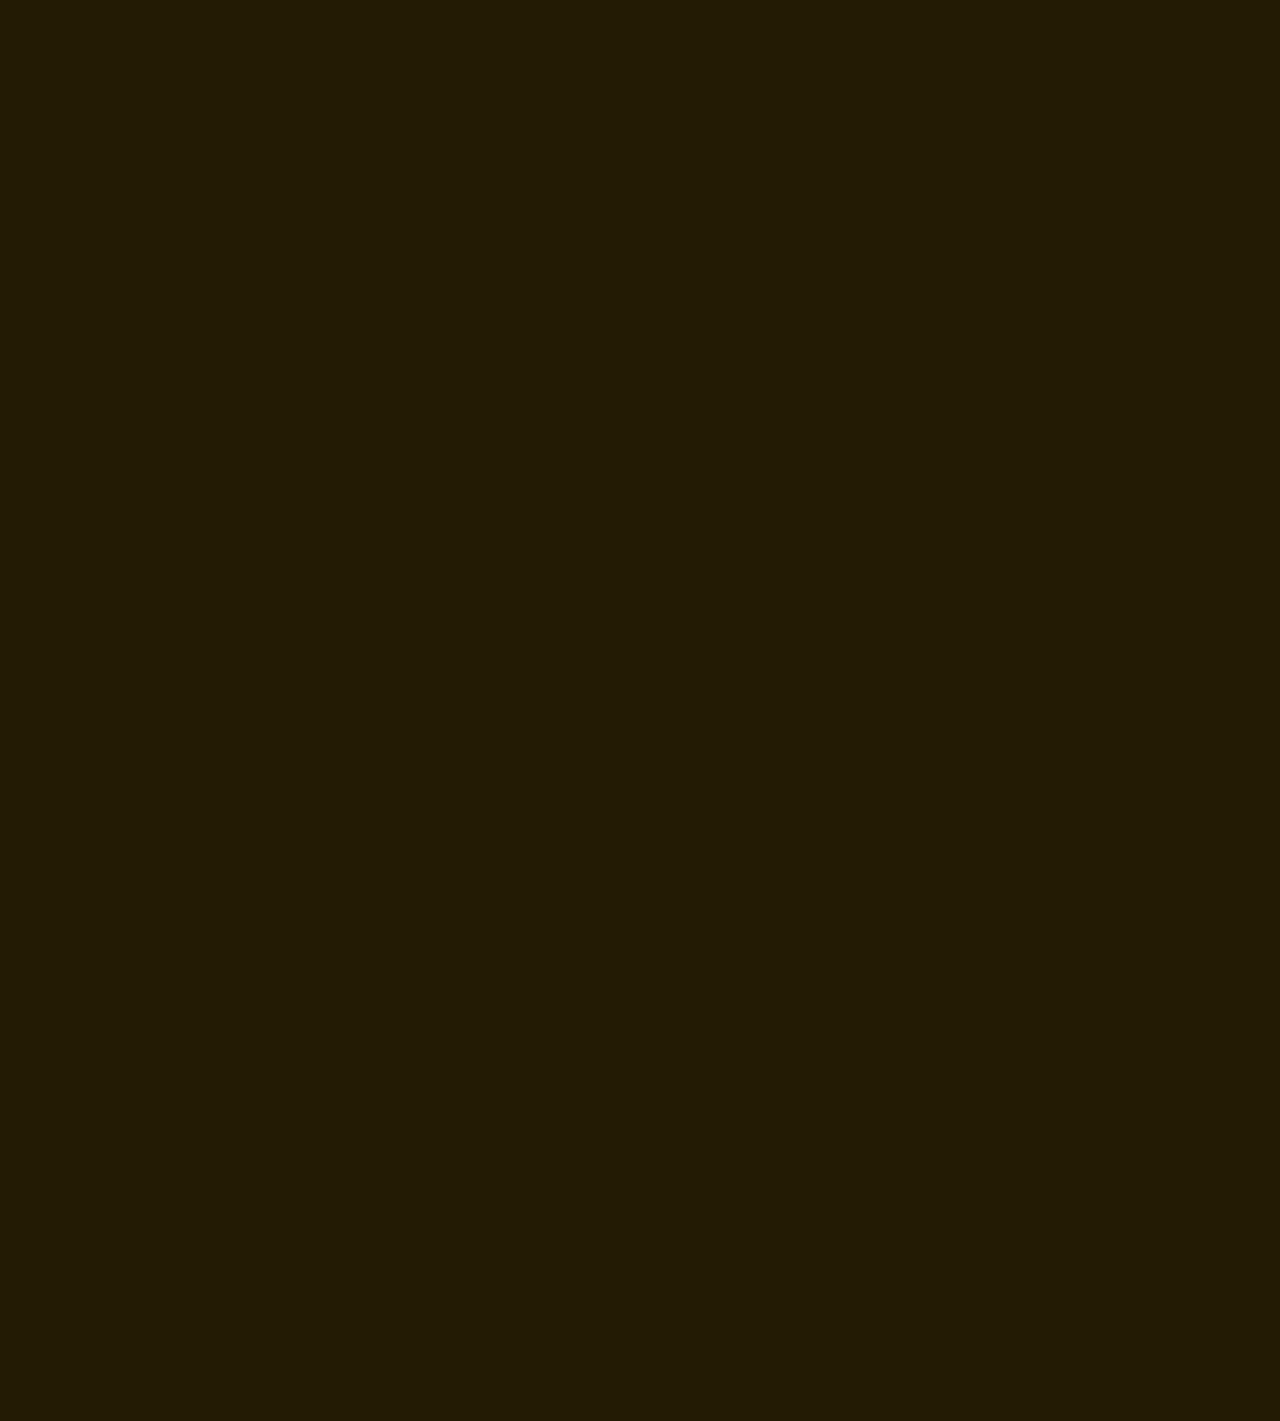
==== commit 36660f86: "added audio to website" ====
--- a/index.html
+++ b/index.html
@@ -3,7 +3,7 @@
 <head>
     <meta charset="UTF-8">
     <meta http-equiv="X-UA-Compatible" content="IE=edge">
-    
+
     <meta name="description" content="Through the parallels of the blockchain comes the next level of P2E gaming 
     where players will battle weekly to earn top score on the leaderboard. KINU 
     uses the latest blockchain technology to create an all-new experience, 
@@ -111,6 +111,15 @@
             </div>
         </div>
     </header>
+
+    <div class="audio-player">
+        <span class="prompt-text">AUDIO</span>
+        <img src="assets/images/pause.png" alt="play button icon" class="player" id="playBtn">
+
+        <audio id="webSound" autoplay loop>
+            <source src="assets/audio/audio.mp3" type="audio/mp3">
+        </audio>
+    </div>
 
 
     <section class="overview-section" id="overview-section">
--- a/assets/css/style.css
+++ b/assets/css/style.css
@@ -28,7 +28,6 @@
 
 body {
   background-color: #241b05;
-  max-width: 1440px;
   margin: auto;
   color: #fff;
   font-family: ViceCitySans;
@@ -770,6 +769,11 @@
   background-color: #FD5200;
 }
 
+@media (min-width: 1280px) {
+  .overview-section .description-container .overview-intro-p {
+    font-size: 28px;
+  }
+}
 @media only screen and (max-width: 800px) {
   .overview-section {
     -webkit-box-orient: vertical;
@@ -855,13 +859,28 @@
   }
 }
 /*========END OF HOMEPAGE-OVERVIEW SECTION======*/
-.player {
-  width: 60px;
+.audio-player {
+  display: -webkit-box;
+  display: -ms-flexbox;
+  display: flex;
+  -webkit-box-align: center;
+      -ms-flex-align: center;
+          align-items: center;
+  position: fixed;
+  right: 0;
+  bottom: 12px;
+  z-index: 1000;
+  background: rgba(0, 0, 0, 0.4);
+  padding: 12px;
+}
+.audio-player .prompt-text {
+  font-size: 12px !important;
+  margin-right: 8px;
+}
+.audio-player .player {
+  width: 36px;
   height: auto;
-  position: fixed;
-  bottom: 0;
-  right: 12px;
-  left: 0;
+  cursor: pointer;
 }
 
 /*=========HOMEPAGE GAMEPLAY SECTION STYLING========*/
@@ -1405,6 +1424,7 @@
 .page-wrapper {
   padding: 0 36px;
   margin-top: 100px;
+  max-width: 1500px;
 }
 
 @media only screen and (max-width: 700px) {
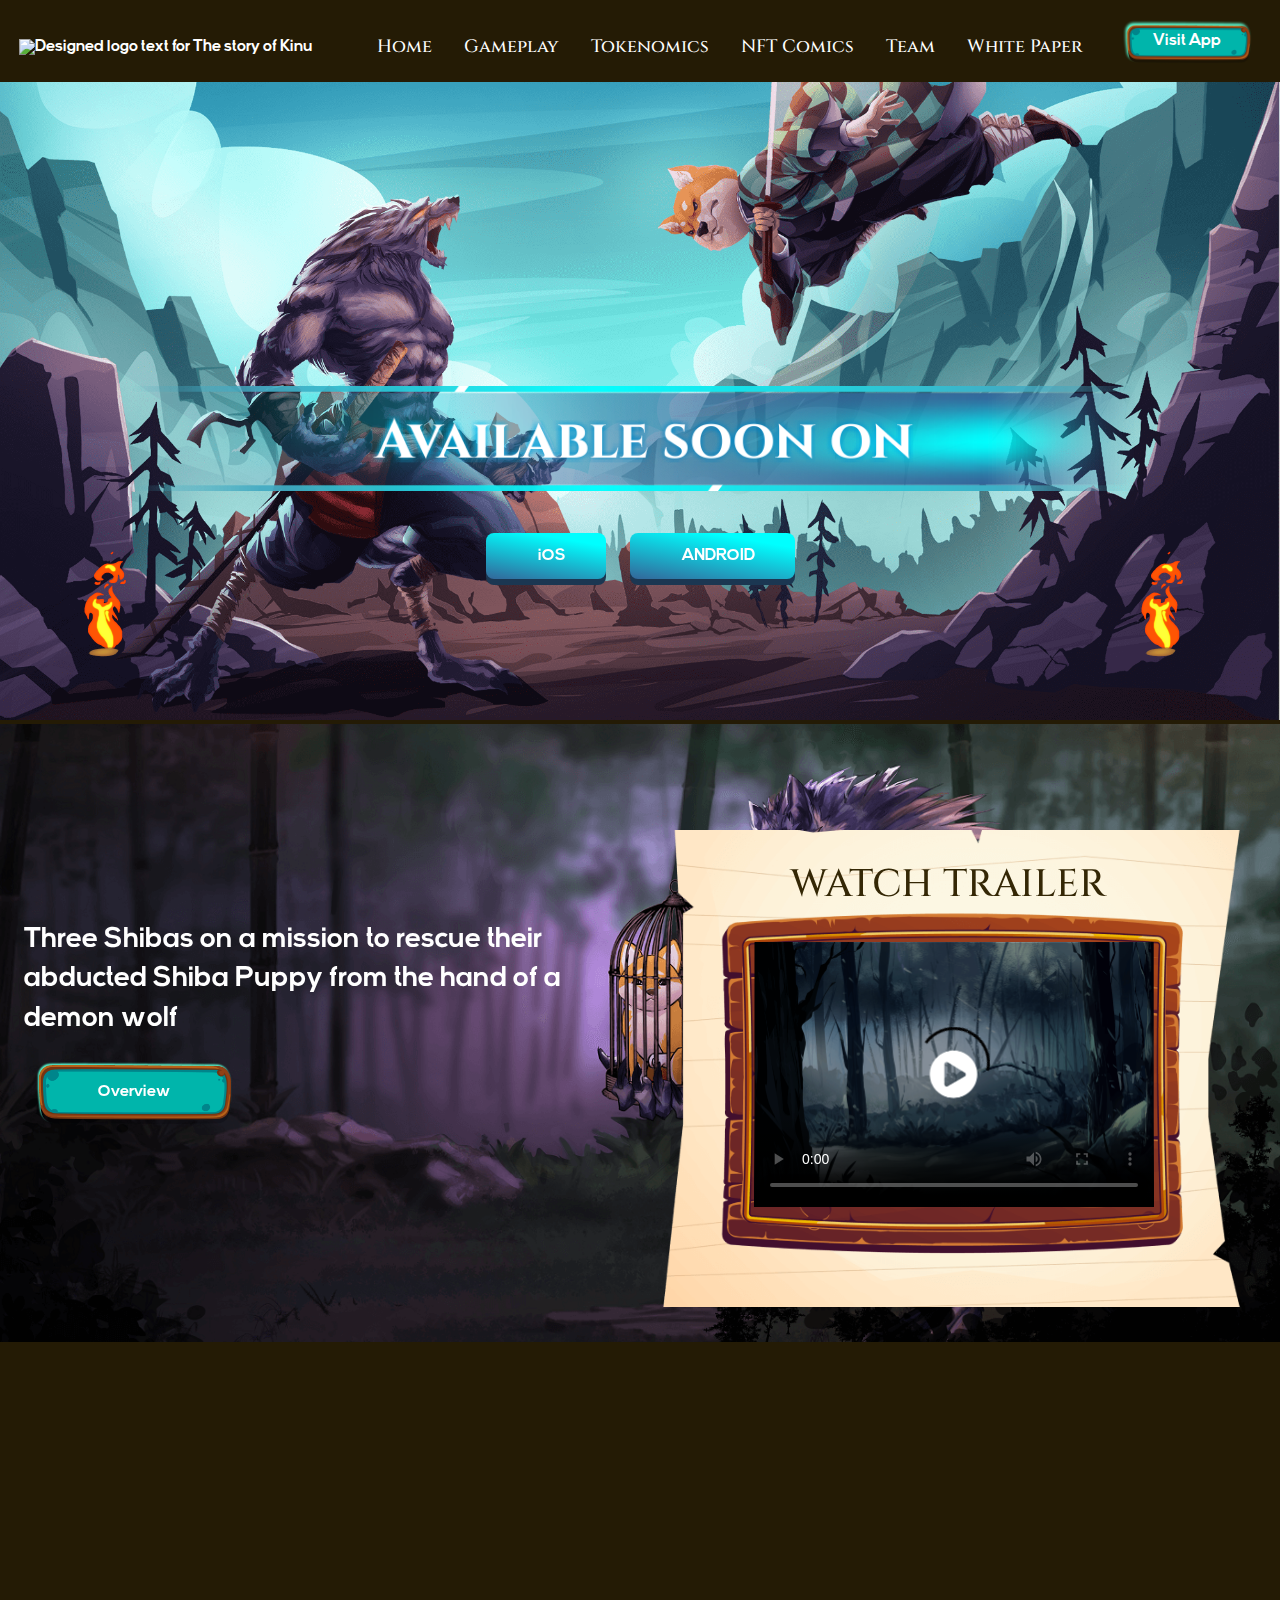
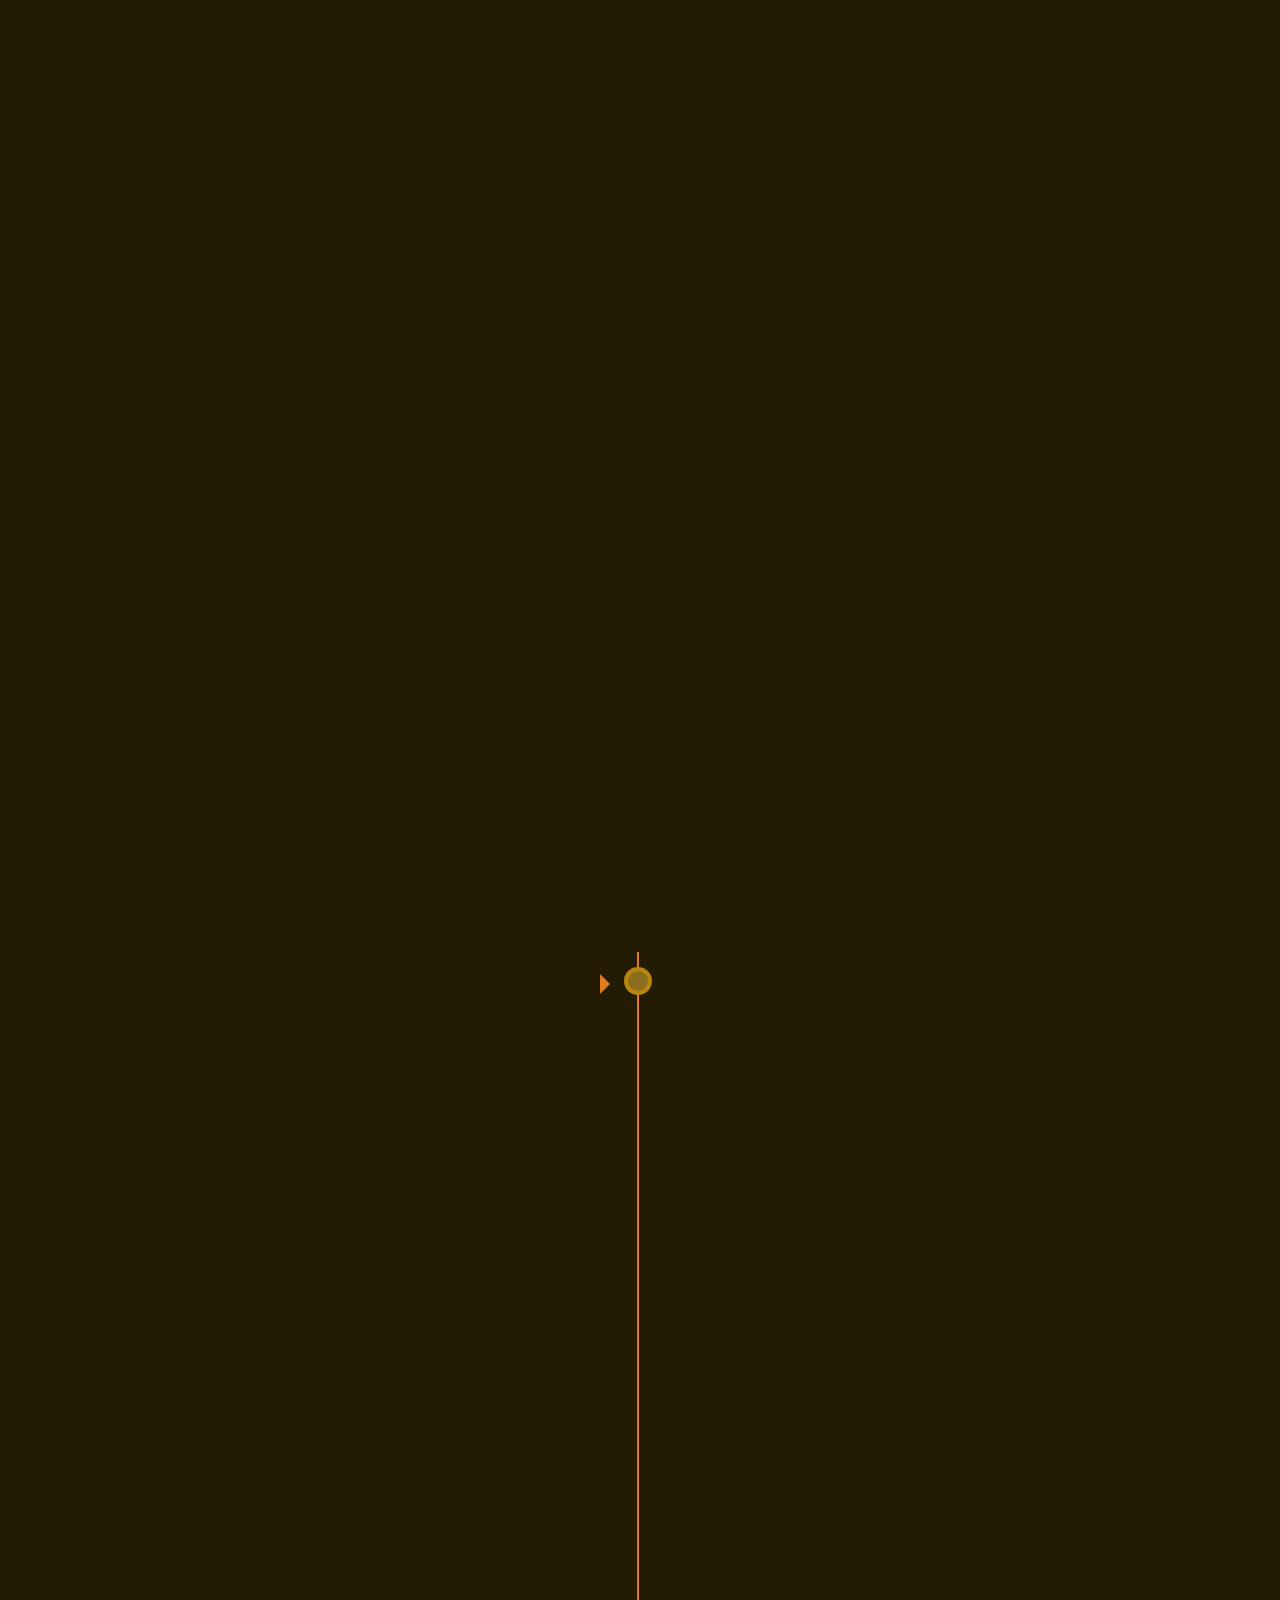
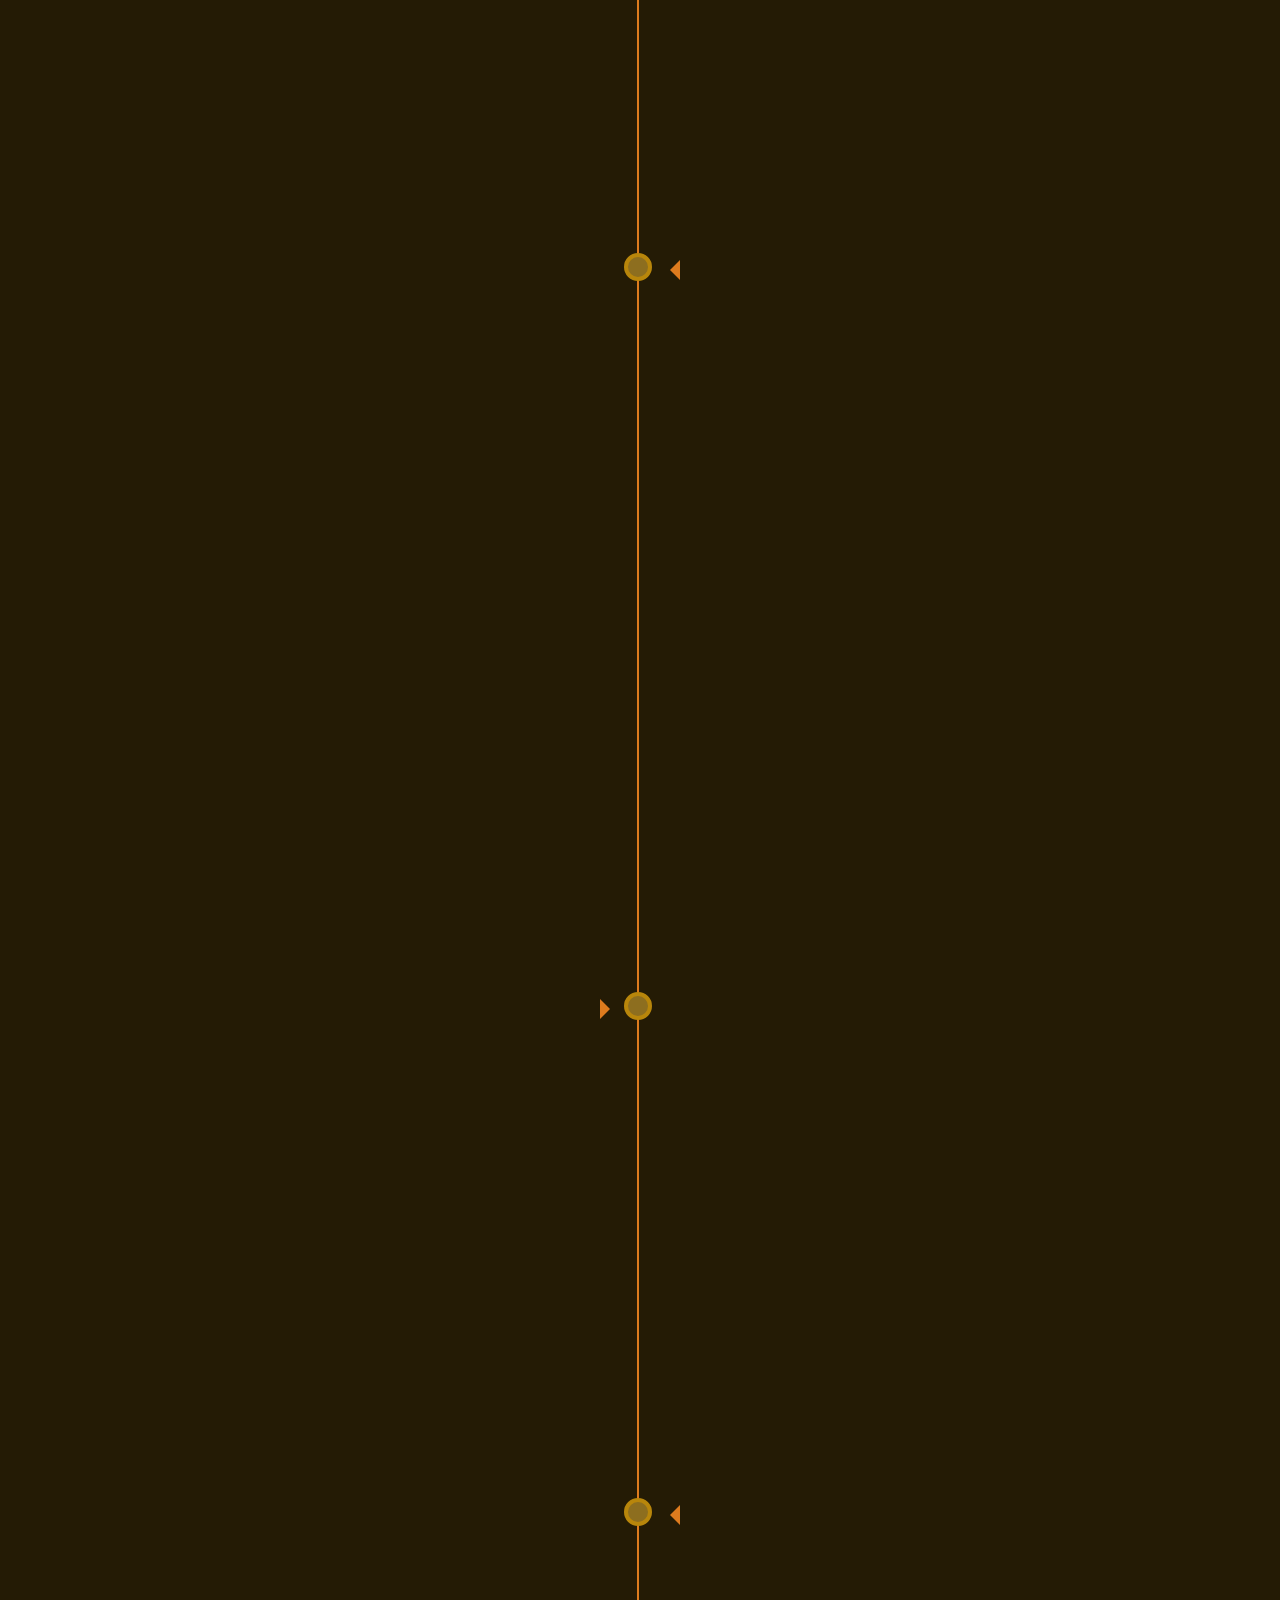
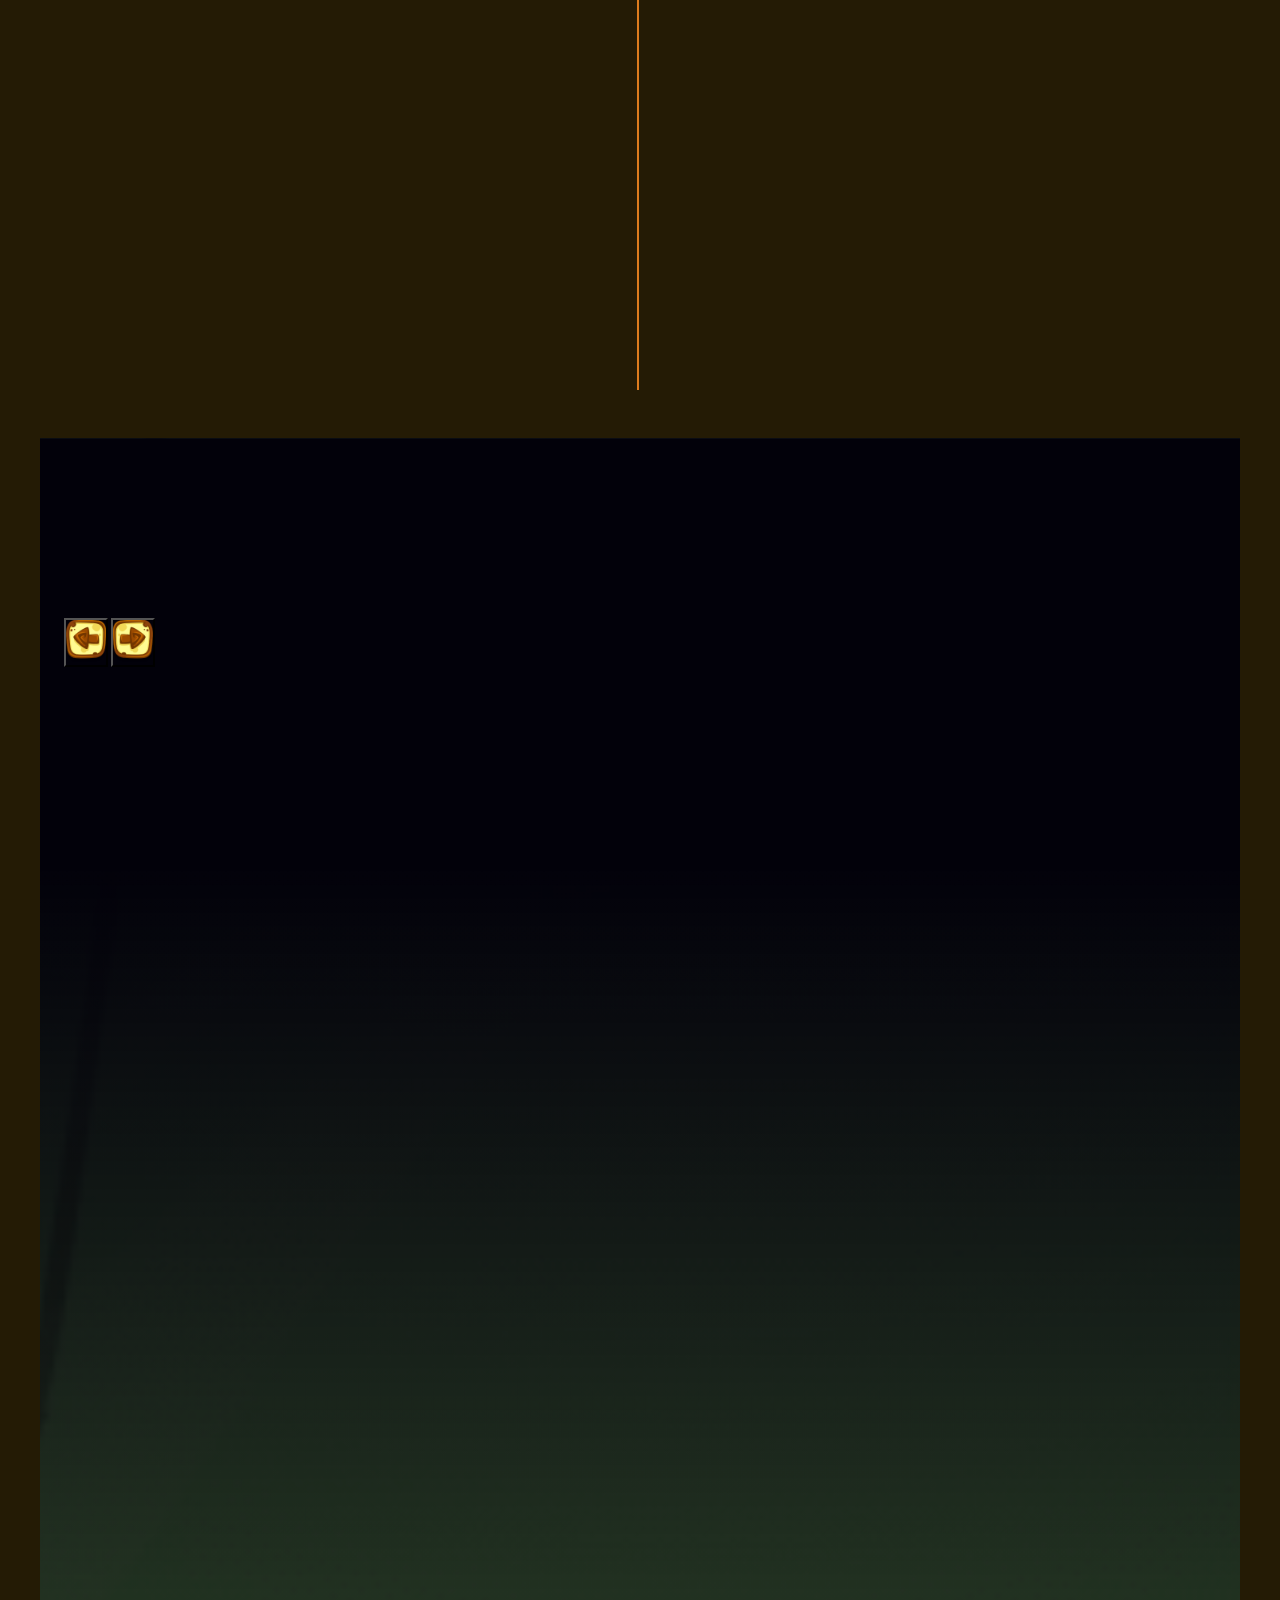
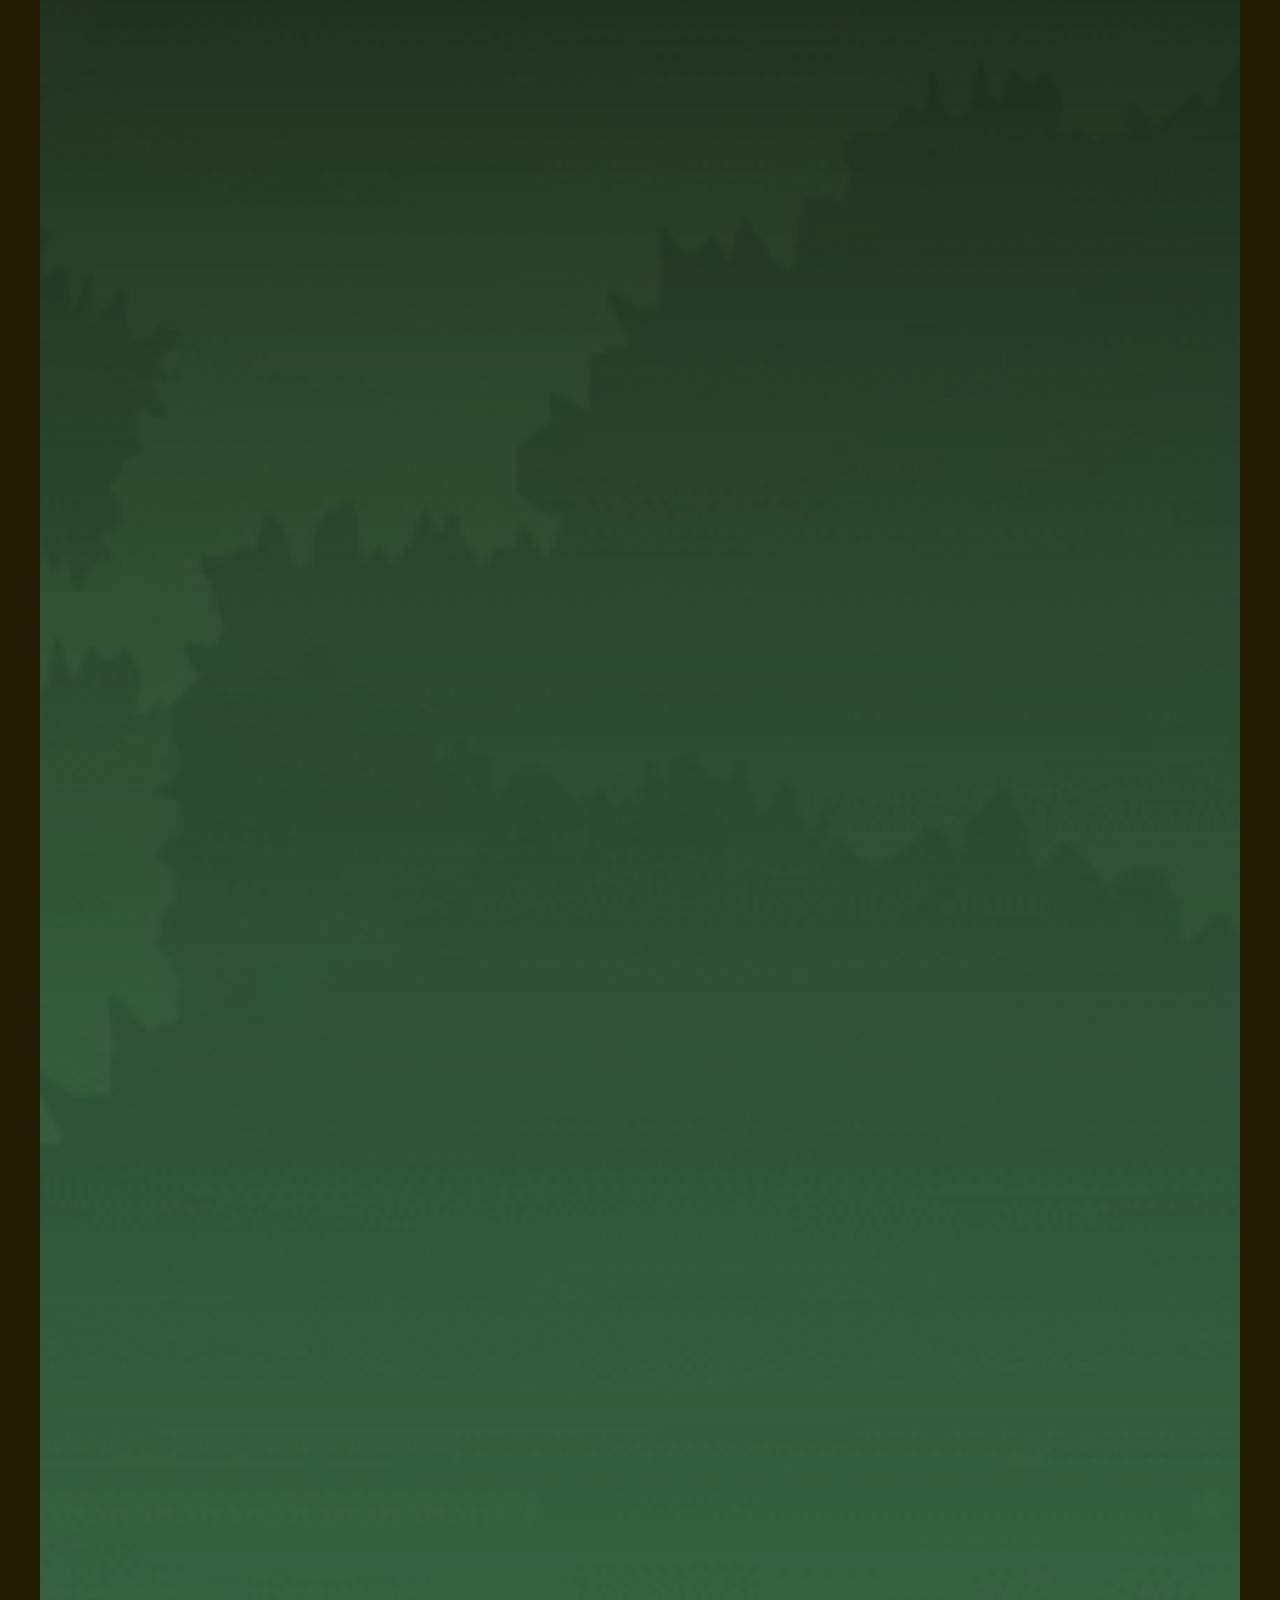
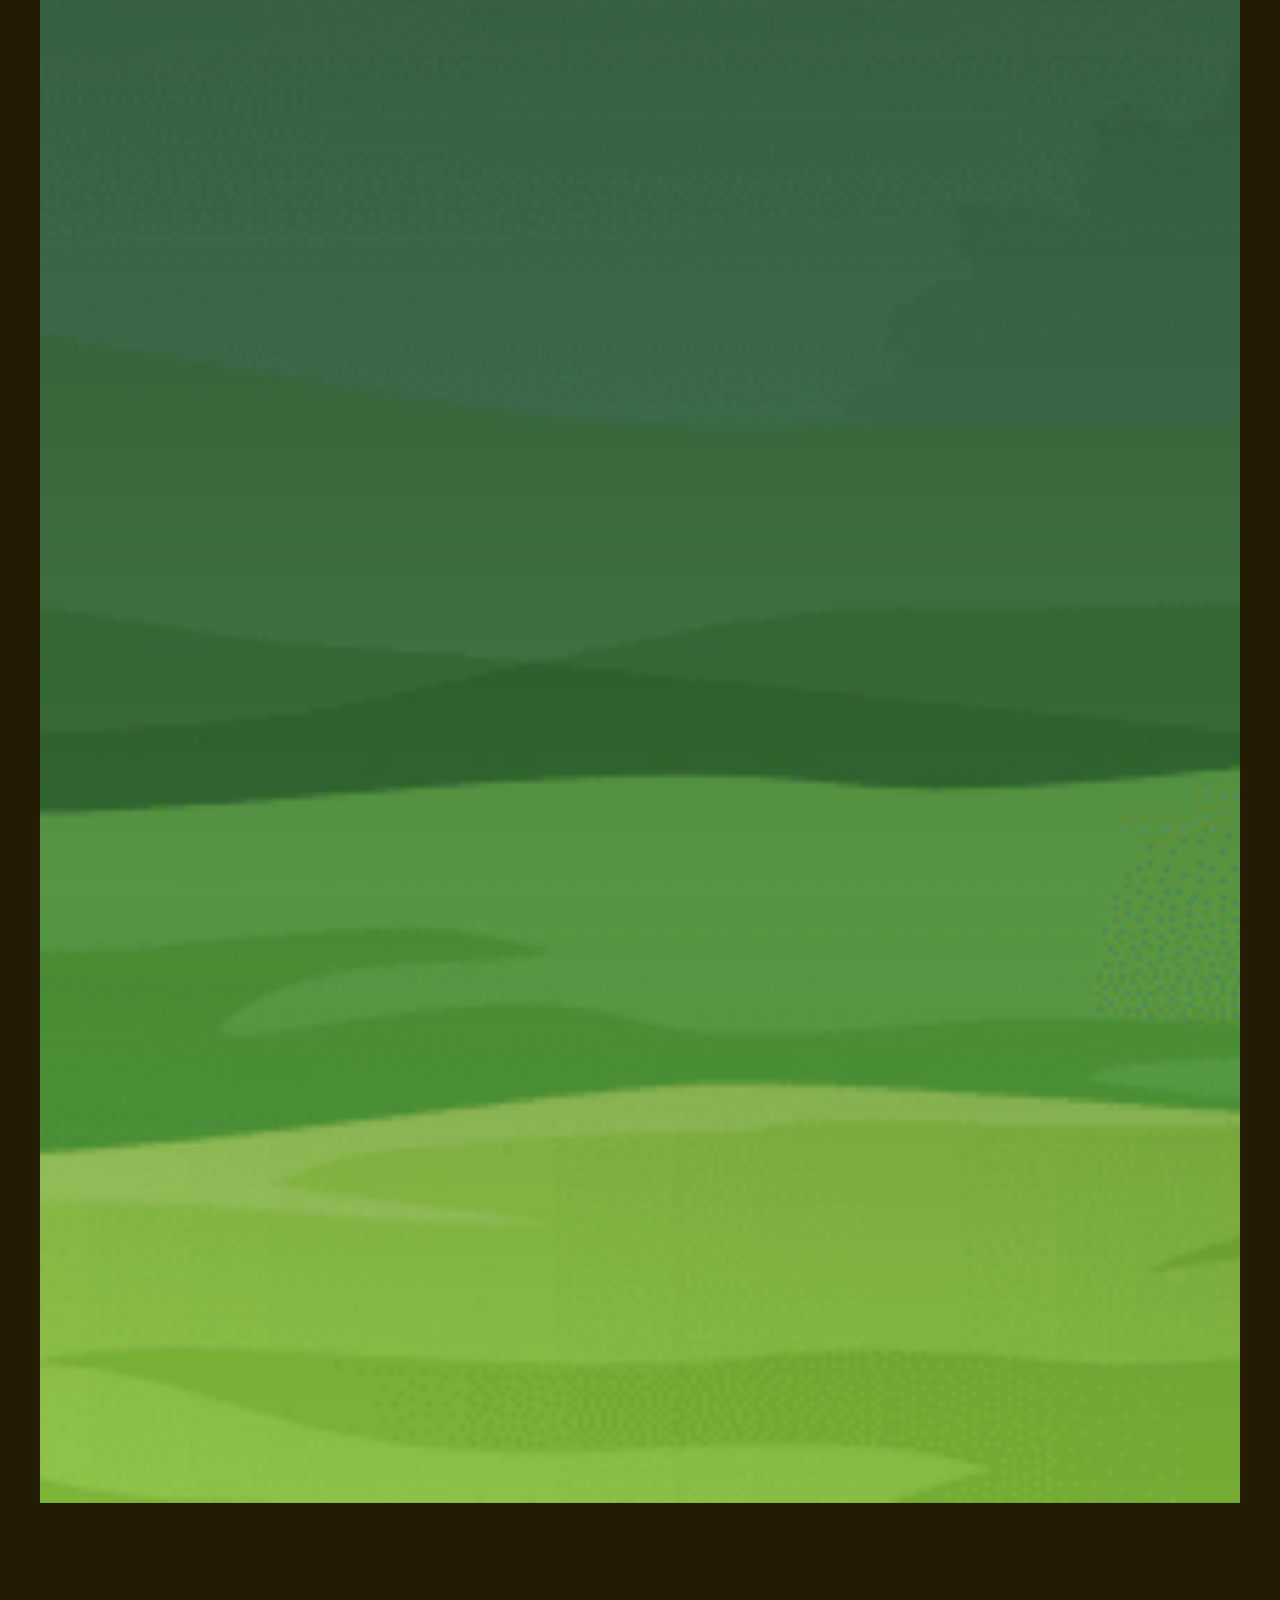
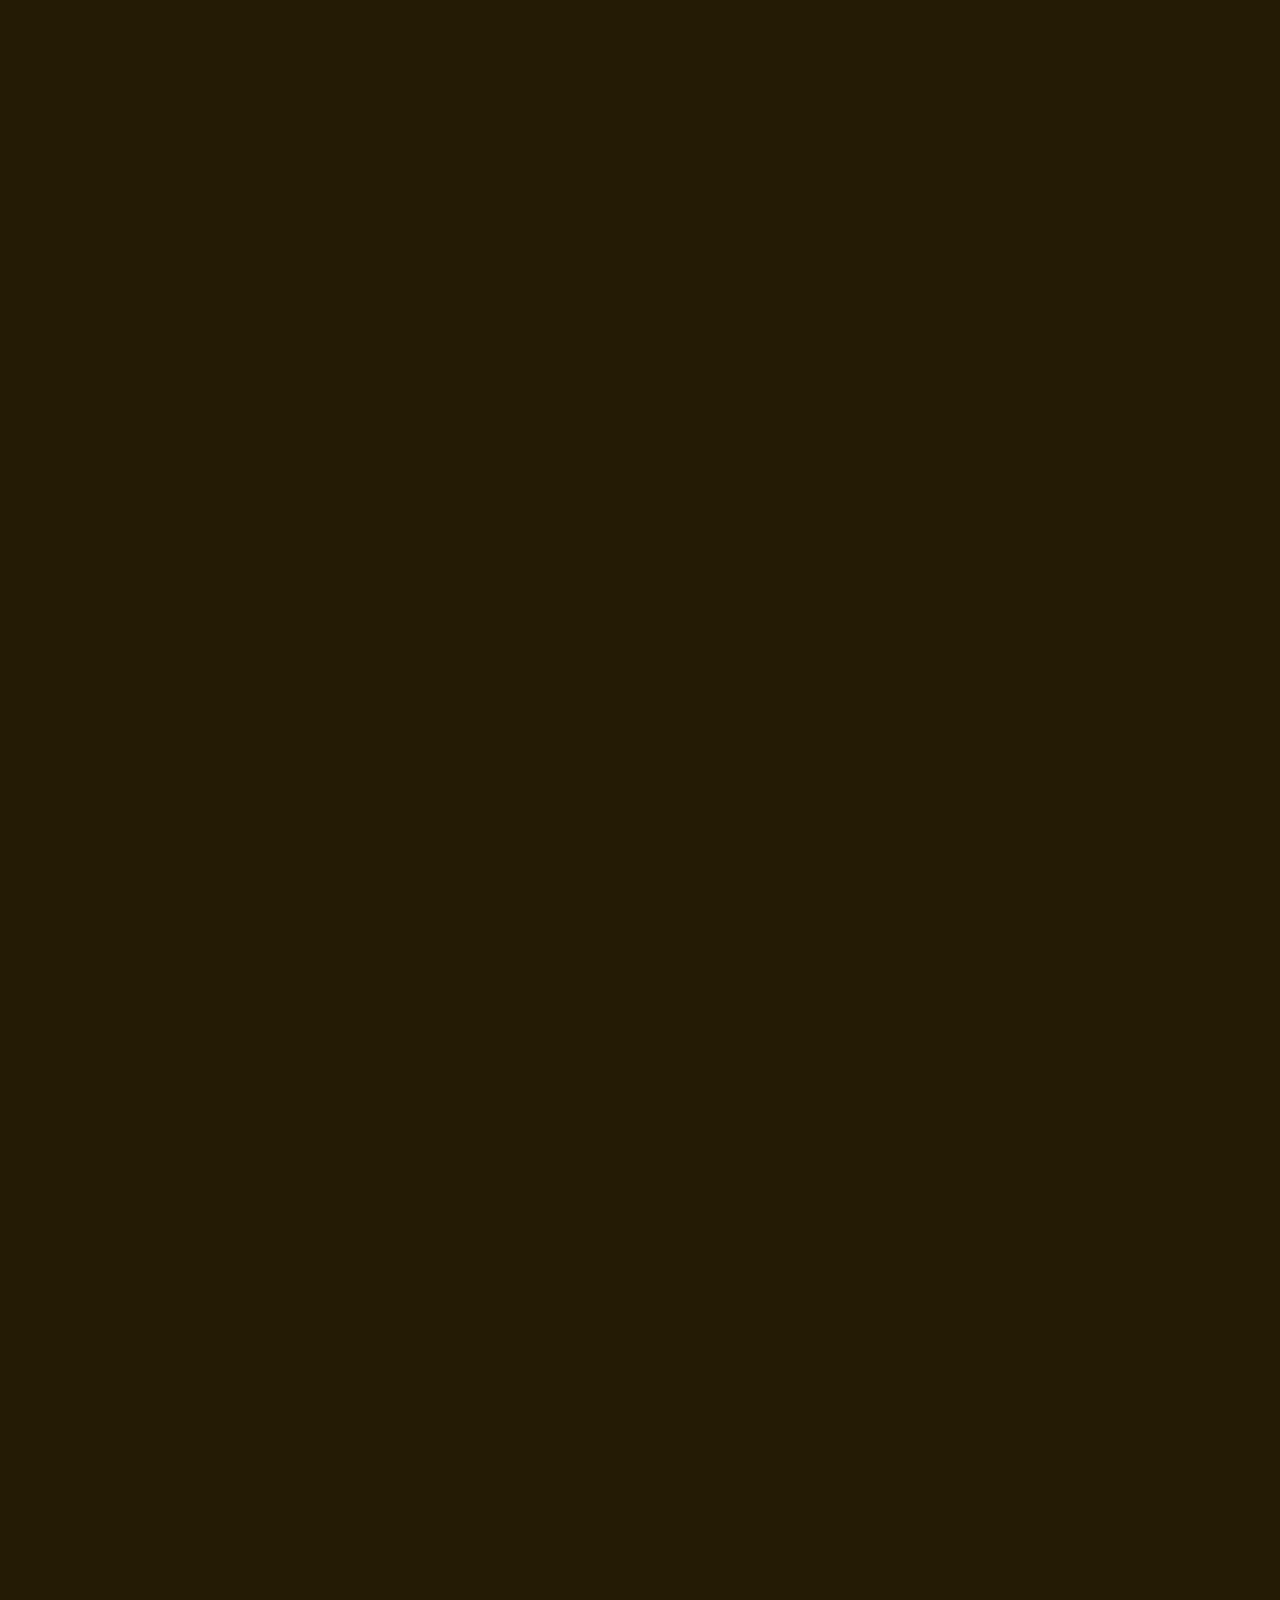
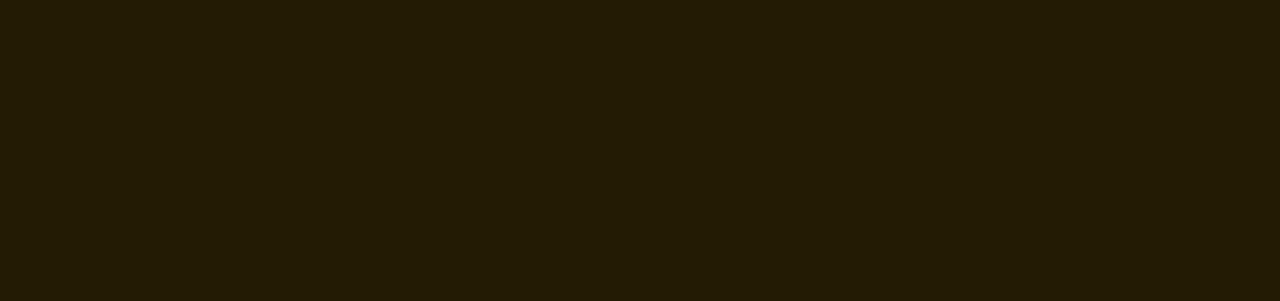
==== commit 2736fb99: "implemented client modification" ====
--- a/index.html
+++ b/index.html
@@ -63,16 +63,19 @@
                         <a href="index.html" class="nav-link">Home</a>
                     </li>
                     <li class="nav-item">
-                        <a href="#overview-section" class="nav-link">Overview</a>
-                    </li>
-                    <li class="nav-item">
                         <a href="gameplay.html" class="nav-link">Gameplay</a>
                     </li>
                     <li class="nav-item">
-                        <a href="token.html" class="nav-link">Token Metrics</a>
+                        <a href="token.html" class="nav-link">Tokenomics</a>
                     </li>
                     <li class="nav-item">
-                        <a href="manga.html" class="nav-link">NFT Comic</a>
+                        <a href="manga.html" class="nav-link">NFT Comics</a>
+                    </li>
+                    <li class="nav-item">
+                        <a href="team.html" class="nav-link">Team</a>
+                    </li>
+                    <li class="nav-item">
+                        <a href="assets/docs/kinu-whitepaper.pdf" download class="nav-link">White Paper</a>
                     </li>
                 </ul>     
             <!--Nav Button-->
@@ -111,15 +114,6 @@
             </div>
         </div>
     </header>
-
-    <div class="audio-player">
-        <span class="prompt-text">AUDIO</span>
-        <img src="assets/images/pause.png" alt="play button icon" class="player" id="playBtn">
-
-        <audio id="webSound" autoplay loop>
-            <source src="assets/audio/audio.mp3" type="audio/mp3">
-        </audio>
-    </div>
 
 
     <section class="overview-section" id="overview-section">
@@ -459,9 +453,21 @@
     </section>
 
     <section class="kinuverse-section">
+        <div class="heading-content margin-top" data-aos="fade-up" data-aos-duration="500" data-aos-easing="ease-in-quad">
+            <img src="assets/images/heading-bg.png" class="heading-background">
+            <h2 class="heading-text">Kinu planet</h2>
+        </div>
+        <p class="kinuplanet-details margin-center" data-aos="fade-up" data-aos-duration="500" data-aos-easing="ease-in-quad">
+            Kinu Planet will be a virtual experience where players can meet and interact within the main village hub Kyoto. 
+            The village hub will have an ancient museum where the Story of Kinu NFT's will be displayed and players and click 
+            on the NFT's to see more details as well as purchasing the NFT inside the VR. Players will be able to connect to Web3 
+            in VR (Oculus Quest 2 / PCVR) to buy KINU NFTs by using the native token $KINU as well as other coins/tokens in the blockchain. 
+            The team will be in contact with a professional and a well established Virtual Reality agency to help in the research process 
+            of integrating Web3 inside Virtual Reality.
+        </p>
         <div class="kinuverse-wrapper" data-aos="zoom-in" data-aos-duration="500" data-aos-easing="ease-in-quad">
             <div class="kinu-heading">
-                <h2>KINUVERSE</h2>
+                <h2>KINU PLANET</h2>
                 <h4>COMING SOON</h4>
             </div>
             <img src="assets/images/metaverse.gif" class="kinu-verse" alt="motion image of Kinu Verse">
--- a/assets/css/style.css
+++ b/assets/css/style.css
@@ -35,7 +35,10 @@
 }
 
 .alt-bg {
-  background-color: #02010A;
+  background-color: #02010a;
+}
+.alt-bg .navbar {
+  background-color: #02010a;
 }
 
 h1 {
@@ -50,7 +53,7 @@
   font-size: clamp(20px, 2.5vw, 24px);
 }
 
-h1, h2, h3 {
+h1, h2 {
   font-family: "Cinzel", serif;
   color: #FD5200;
   text-transform: uppercase;
@@ -219,6 +222,22 @@
   margin: auto;
 }
 
+.flex {
+  display: -webkit-box;
+  display: -ms-flexbox;
+  display: flex;
+  -webkit-box-orient: vertical;
+  -webkit-box-direction: normal;
+      -ms-flex-direction: column;
+          flex-direction: column;
+  -webkit-box-pack: center;
+      -ms-flex-pack: center;
+          justify-content: center;
+  -webkit-box-align: center;
+      -ms-flex-align: center;
+          align-items: center;
+}
+
 /*=======HEADER AND NAVBAR SECTION STYLING======*/
 .token-address {
   width: 100%;
@@ -249,15 +268,14 @@
   -webkit-box-align: center;
       -ms-flex-align: center;
           align-items: center;
-  padding: 1rem 1.5rem;
+  padding: 0.8rem 1.2rem;
   position: fixed;
   z-index: 99999999;
   width: 100%;
   top: 0;
   left: 0;
   font-family: inherit;
-  background: -webkit-gradient(linear, left top, left bottom, from(#02010A), color-stop(28.12%, rgba(2, 1, 10, 0.78)), to(rgba(2, 1, 10, 0.03)));
-  background: linear-gradient(180deg, #02010A 0%, rgba(2, 1, 10, 0.78) 28.12%, rgba(2, 1, 10, 0.03) 100%);
+  background: #241b05;
 }
 
 .logo {
@@ -301,11 +319,10 @@
 }
 
 .nav-item {
-  margin-left: 3rem;
+  margin-left: 2rem;
 }
 
 .nav-link {
-  font-weight: 400;
   color: #fff;
 }
 .nav-link:hover {
@@ -314,8 +331,8 @@
 
 @media only screen and (max-width: 1040px) {
   .navbar {
-    background: -webkit-gradient(linear, left top, left bottom, color-stop(10%, #02010A), color-stop(28.12%, rgba(2, 1, 10, 0.78)), to(rgba(2, 1, 10, 0.03)));
-    background: linear-gradient(180deg, #02010A 10%, rgba(2, 1, 10, 0.78) 28.12%, rgba(2, 1, 10, 0.03) 100%);
+    background: -webkit-gradient(linear, left top, left bottom, color-stop(10%, #02010A), color-stop(35%, rgba(2, 1, 10, 0.78)), to(rgba(2, 1, 10, 0.03)));
+    background: linear-gradient(180deg, #02010A 10%, rgba(2, 1, 10, 0.78) 35%, rgba(2, 1, 10, 0.03) 100%);
     position: fixed;
     top: 0;
     width: 100%;
@@ -380,7 +397,6 @@
 /*=======HEADER SECTION STYLING======*/
 .header-section {
   background-size: cover;
-  max-width: 1440px;
   margin: auto;
   position: relative;
 }
@@ -475,18 +491,65 @@
 }
 .fire-group .right-fire {
   right: 1%;
-  top: 0%;
-}
-
+  top: 60%;
+}
+
+@media (max-width: 1280px) {
+  .fire-group img {
+    height: 150px;
+  }
+  .fire-group .left-fire {
+    top: 70%;
+    left: 10px;
+  }
+  .fire-group .right-fire {
+    right: 1%;
+    top: 70%;
+  }
+}
 @media only screen and (max-width: 940px) {
   .hero-img {
     height: 60%;
+  }
+
+  .fire-group img {
+    height: 120px;
+  }
+  .fire-group .left-fire {
+    top: 60%;
+    left: 10px;
+  }
+  .fire-group .right-fire {
+    right: 1%;
+    top: 60%;
+  }
+}
+@media (max-width: 850px) {
+  .fire-group .left-fire {
+    top: 50%;
+    left: 10px;
+  }
+  .fire-group .right-fire {
+    right: 1%;
+    top: 45%;
   }
 }
 @media only screen and (max-width: 600px) {
   .cta-container .front {
     padding: 10px 30px;
     border-radius: 12px;
+  }
+
+  .fire-group img {
+    height: 100px;
+  }
+  .fire-group .left-fire {
+    top: 40%;
+    left: 10px;
+  }
+  .fire-group .right-fire {
+    right: 1%;
+    top: 30%;
   }
 }
 @media (max-width: 550px) {
@@ -599,7 +662,6 @@
 }
 .overview-section .description-container .overview-intro-p {
   font-size: 24px;
-  max-width: 500px;
   font-weight: 500;
   text-align: left;
 }
@@ -769,6 +831,19 @@
   background-color: #FD5200;
 }
 
+@media (min-width: 1600px) {
+  .overview-section .image-container .video-container {
+    height: 700px;
+  }
+  .overview-section .image-container video {
+    margin-top: 24px;
+  }
+}
+@media (min-width: 1770px) {
+  .overview-section .image-container h2 {
+    top: 15%;
+  }
+}
 @media (min-width: 1280px) {
   .overview-section .description-container .overview-intro-p {
     font-size: 28px;
@@ -859,30 +934,6 @@
   }
 }
 /*========END OF HOMEPAGE-OVERVIEW SECTION======*/
-.audio-player {
-  display: -webkit-box;
-  display: -ms-flexbox;
-  display: flex;
-  -webkit-box-align: center;
-      -ms-flex-align: center;
-          align-items: center;
-  position: fixed;
-  right: 0;
-  bottom: 12px;
-  z-index: 1000;
-  background: rgba(0, 0, 0, 0.4);
-  padding: 12px;
-}
-.audio-player .prompt-text {
-  font-size: 12px !important;
-  margin-right: 8px;
-}
-.audio-player .player {
-  width: 36px;
-  height: auto;
-  cursor: pointer;
-}
-
 /*=========HOMEPAGE GAMEPLAY SECTION STYLING========*/
 .gameplay-section {
   margin-top: 96px;
@@ -976,6 +1027,11 @@
   text-align: left;
 }
 
+@media (min-width: 1600px) {
+  .gameplay-item {
+    max-width: 440px;
+  }
+}
 @media only screen and (max-width: 600px) {
   .gameplay-wraper .front {
     padding: 15px 30px;
@@ -1291,10 +1347,27 @@
   }
 }
 /*=========END OF CHARACTER SECTION STYLING=======*/
+.kinuverse-section {
+  margin-top: 48px;
+  padding: 0 24px;
+}
+.kinuverse-section .margin-top {
+  margin-top: 96px;
+}
+.kinuverse-section .kinuplanet-details {
+  text-align: center;
+  font-family: "Cinzel", serif;
+  line-height: 1.3;
+  font-size: 20px;
+  max-width: 1100px;
+  margin-top: 36px;
+}
+
 .kinuverse-wrapper {
   background: #70c1f0;
   height: auto;
   width: 100%;
+  margin-top: 40px;
   display: -webkit-box;
   display: -ms-flexbox;
   display: flex;
@@ -1425,6 +1498,16 @@
   padding: 0 36px;
   margin-top: 100px;
   max-width: 1500px;
+  margin: auto;
+}
+.page-wrapper h2 {
+  font-family: viceCitySans;
+  color: #20BFB7;
+  font-weight: 700;
+  text-transform: capitalize;
+}
+.page-wrapper p {
+  font-family: "Cinzel", serif;
 }
 
 @media only screen and (max-width: 700px) {
@@ -1438,7 +1521,7 @@
   background: -webkit-gradient(linear, left top, left bottom, from(rgba(0, 0, 0, 0.4))), url("../images/overview.png") no-repeat center;
   background: linear-gradient(180deg rgba(0, 0, 0, 0.4), rgba(0, 0, 0, 0.4)), url("../images/overview.png") no-repeat center;
   background-size: cover;
-  margin-top: 60px;
+  margin-top: 8rem;
 }
 .overview-banner__container .details-container {
   display: -webkit-box;
@@ -1533,6 +1616,15 @@
         -ms-flex-direction: column;
             flex-direction: column;
     width: 100%;
+    display: -webkit-box;
+    display: -ms-flexbox;
+    display: flex;
+    -webkit-box-pack: center;
+        -ms-flex-pack: center;
+            justify-content: center;
+    -webkit-box-align: center;
+        -ms-flex-align: center;
+            align-items: center;
   }
   .game-overview__section .description-container, .game-overview__section .image-container {
     width: 100%;
@@ -1622,6 +1714,7 @@
   background: -webkit-gradient(linear, left top, left bottom, from(rgba(0, 0, 0, 0.6))), url("../images/token-bg.png") no-repeat center;
   background: linear-gradient(180deg rgba(0, 0, 0, 0.6), rgba(0, 0, 0, 0.6)), url("../images/token-bg.png") no-repeat center;
   background-size: cover;
+  margin-top: 8rem;
 }
 .token-banner__container .details-container {
   display: -webkit-box;
@@ -1713,6 +1806,7 @@
       -ms-flex-align: center;
           align-items: center;
   color: #fff;
+  font-family: "Cinzel", serif;
 }
 .task-item img {
   margin-right: 12px;
@@ -1721,6 +1815,25 @@
 }
 .task-item a {
   word-break: break-all;
+}
+
+.token-task-item {
+  font-family: "Cinzel", serif;
+  max-width: 900px;
+  font-weight: 600;
+}
+.token-task-item div {
+  padding: 12px;
+}
+.token-task-item .token-task-list {
+  background-color: #fff;
+  margin-bottom: 24px;
+}
+.token-task-item .upper {
+  color: #000;
+}
+.token-task-item .lower {
+  background-color: #FD5200;
 }
 
 @media only screen and (max-width: 860px) {
@@ -1749,6 +1862,7 @@
   background: -webkit-gradient(linear, left top, left bottom, from(rgba(0, 0, 0, 0.6))), url("../images/manga-bg.png") no-repeat center;
   background: linear-gradient(180deg rgba(0, 0, 0, 0.6), rgba(0, 0, 0, 0.6)), url("../images/manga-bg.png") no-repeat center;
   background-size: cover;
+  margin-top: 8rem;
 }
 .manga-banner__container .details-container {
   display: -webkit-box;
